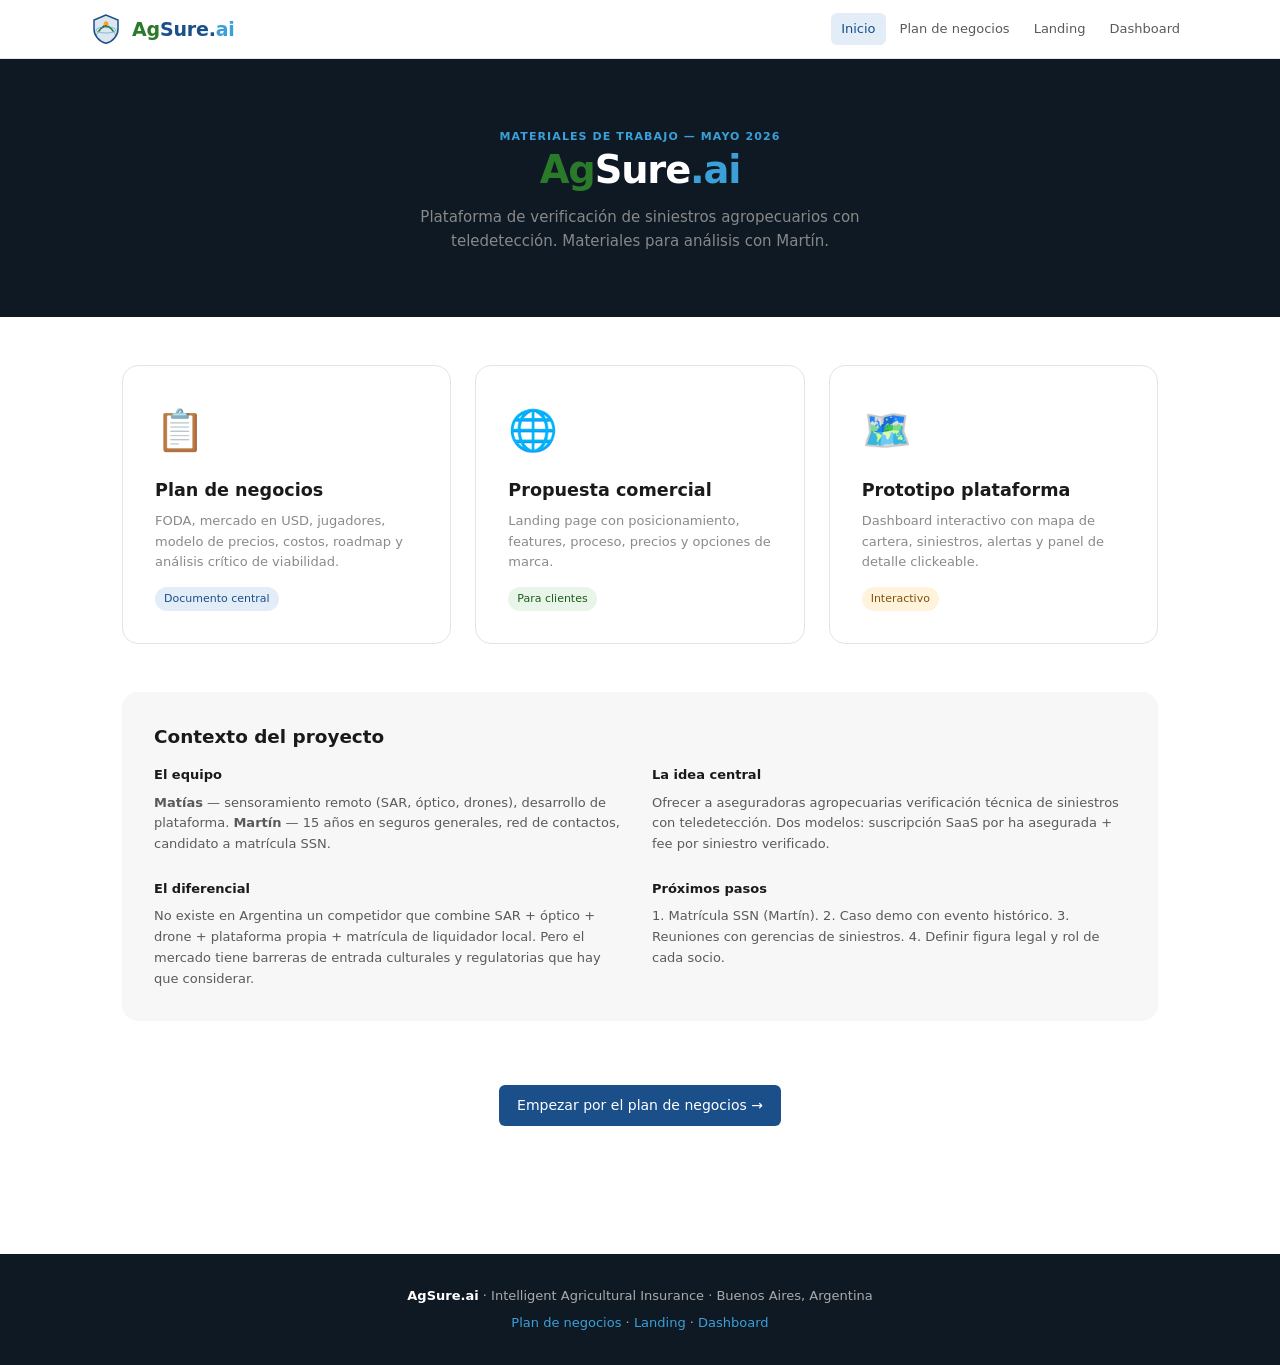
==== index.html @ e9b97f90 "Add files via upload" ====
<!DOCTYPE html>
<html lang="es">
<head>
  <meta charset="UTF-8">
  <meta name="viewport" content="width=device-width, initial-scale=1.0">
  <title>AgSure.ai — Materiales de trabajo</title>
  <link rel="stylesheet" href="style.css">
  <style>
    .hero-idx { background: var(--gray-900); color: #fff; padding: 4rem 0; text-align: center; }
    .hero-idx h1 { color: #fff; margin-bottom: 0.75rem; }
    .hero-idx p { color: #888; max-width: 520px; margin: 0 auto; }
    .idx-grid { display: grid; grid-template-columns: repeat(3, 1fr); gap: 1.5rem; margin: 3rem 0; }
    .idx-card { border: 1px solid var(--border); border-radius: var(--radius-lg); padding: 2rem; text-decoration: none; color: var(--text); transition: border-color 0.2s, transform 0.15s, box-shadow 0.2s; display: block; }
    .idx-card:hover { border-color: var(--blue); transform: translateY(-3px); box-shadow: 0 8px 24px rgba(0,0,0,0.08); }
    .idx-icon { font-size: 2.5rem; margin-bottom: 1rem; }
    .idx-card h3 { font-size: 1.1rem; margin-bottom: 0.5rem; }
    .idx-card p { font-size: 13px; color: var(--text-muted); line-height: 1.6; }
    .context-box { background: var(--surface); border-radius: var(--radius-lg); padding: 2rem; margin: 2rem 0; }
    .context-grid { display: grid; grid-template-columns: 1fr 1fr; gap: 1.5rem; margin-top: 1rem; }
    .ctx-item h4 { font-size: 13px; font-weight: 700; margin-bottom: 0.4rem; }
    .ctx-item p { font-size: 13px; color: var(--text-secondary); line-height: 1.6; }
    @media (max-width: 768px) { .idx-grid { grid-template-columns: 1fr; } .context-grid { grid-template-columns: 1fr; } }
  </style>
</head>
<body>
<nav class="topnav">
  <div class="topnav-inner">
    <a href="index.html" class="logo-mark">
      <svg width="32" height="32" viewBox="0 0 32 32" fill="none" xmlns="http://www.w3.org/2000/svg">
        <path d="M16 2L4 7v9c0 6.6 5.1 12.8 12 14.3C22.9 28.8 28 22.6 28 16V7L16 2z" fill="#1A4F8A" opacity="0.15"/>
        <path d="M16 2L4 7v9c0 6.6 5.1 12.8 12 14.3C22.9 28.8 28 22.6 28 16V7L16 2z" fill="none" stroke="#1A4F8A" stroke-width="1.5"/>
        <path d="M9 18c2-3 4-5 7-5s5 2 7 5" stroke="#2A7A2A" stroke-width="1.5" stroke-linecap="round" fill="none"/>
        <path d="M7 21c2-4 5-7 9-7s7 3 9 7" stroke="#2A7A2A" stroke-width="1" stroke-linecap="round" fill="none" opacity="0.5"/>
        <circle cx="16" cy="11" r="2.5" fill="#F5A623"/>
        <path d="M16 8.5V9.5" stroke="#F5A623" stroke-width="1" stroke-linecap="round"/>
        <ellipse cx="16" cy="17" rx="10" ry="3" fill="none" stroke="#3BA0D8" stroke-width="1" opacity="0.6"/>
        <path d="M13 14.5l1-2 1 1 1-1.5 1 2" fill="none" stroke="#1A4F8A" stroke-width="0.8" stroke-linecap="round" stroke-linejoin="round"/>
      </svg>
      <div>
        <div class="logo-wordmark"><span class="ag">Ag</span><span class="sure">Sure</span><span class="dot">.</span><span class="ai">ai</span></div>
      </div>
    </a>
    <div class="nav-links">
      <a href="index.html" class="nav-link active">Inicio</a>
      <a href="plan.html" class="nav-link">Plan de negocios</a>
      <a href="landing.html" class="nav-link">Landing</a>
      <a href="dashboard.html" class="nav-link">Dashboard</a>
    </div>
  </div>
</nav>

<div class="hero-idx">
  <div class="container">
    <span class="eyebrow">Materiales de trabajo — Mayo 2026</span>
    <h1><span style="color:var(--green)">Ag</span><span style="color:#fff">Sure</span><span style="color:var(--blue-bright)">.ai</span></h1>
    <p style="margin-top:0.75rem">Plataforma de verificación de siniestros agropecuarios con teledetección. Materiales para análisis con Martín.</p>
  </div>
</div>

<div class="container">
  <div class="idx-grid">
    <a href="plan.html" class="idx-card">
      <div class="idx-icon">📋</div>
      <h3>Plan de negocios</h3>
      <p>FODA, mercado en USD, jugadores, modelo de precios, costos, roadmap y análisis crítico de viabilidad.</p>
      <div style="margin-top:0.75rem"><span class="badge badge-blue">Documento central</span></div>
    </a>
    <a href="landing.html" class="idx-card">
      <div class="idx-icon">🌐</div>
      <h3>Propuesta comercial</h3>
      <p>Landing page con posicionamiento, features, proceso, precios y opciones de marca.</p>
      <div style="margin-top:0.75rem"><span class="badge badge-green">Para clientes</span></div>
    </a>
    <a href="dashboard.html" class="idx-card">
      <div class="idx-icon">🗺️</div>
      <h3>Prototipo plataforma</h3>
      <p>Dashboard interactivo con mapa de cartera, siniestros, alertas y panel de detalle clickeable.</p>
      <div style="margin-top:0.75rem"><span class="badge badge-amber">Interactivo</span></div>
    </a>
  </div>

  <div class="context-box">
    <h3>Contexto del proyecto</h3>
    <div class="context-grid">
      <div class="ctx-item"><h4>El equipo</h4><p><strong>Matías</strong> — sensoramiento remoto (SAR, óptico, drones), desarrollo de plataforma. <strong>Martín</strong> — 15 años en seguros generales, red de contactos, candidato a matrícula SSN.</p></div>
      <div class="ctx-item"><h4>La idea central</h4><p>Ofrecer a aseguradoras agropecuarias verificación técnica de siniestros con teledetección. Dos modelos: suscripción SaaS por ha asegurada + fee por siniestro verificado.</p></div>
      <div class="ctx-item"><h4>El diferencial</h4><p>No existe en Argentina un competidor que combine SAR + óptico + drone + plataforma propia + matrícula de liquidador local. Pero el mercado tiene barreras de entrada culturales y regulatorias que hay que considerar.</p></div>
      <div class="ctx-item"><h4>Próximos pasos</h4><p>1. Matrícula SSN (Martín). 2. Caso demo con evento histórico. 3. Reuniones con gerencias de siniestros. 4. Definir figura legal y rol de cada socio.</p></div>
    </div>
  </div>

  <div style="text-align:center; padding: 2rem 0 4rem">
    <a href="plan.html" class="btn btn-primary">Empezar por el plan de negocios →</a>
  </div>
</div>

<footer class="footer">
  <strong>AgSure.ai</strong> · Intelligent Agricultural Insurance · Buenos Aires, Argentina<br>
  <span style="margin-top:6px; display:block"><a href="plan.html">Plan de negocios</a> · <a href="landing.html">Landing</a> · <a href="dashboard.html">Dashboard</a></span>
</footer>
</body>
</html>
---- style.css ----
/* AgSure.ai — shared styles */
*, *::before, *::after { box-sizing: border-box; margin: 0; padding: 0; }

:root {
  --green: #2A7A2A;
  --green-50: #E8F5E8;
  --green-100: #A8D8A8;
  --green-600: #1a5c1a;
  --blue: #1A4F8A;
  --blue-bright: #3BA0D8;
  --blue-50: #E3EDF8;
  --blue-100: #B5CFE8;
  --earth: #854F0B;
  --earth-50: #FAEEDA;
  --red: #A32D2D;
  --red-50: #FCEBEB;
  --amber: #BA7517;
  --amber-50: #FFF3DC;
  --gray-50: #F7F7F7;
  --gray-100: #EBEBEB;
  --gray-200: #D4D4D4;
  --gray-500: #6B6B6B;
  --gray-700: #3D3D3D;
  --gray-900: #0F1923;
  --white: #ffffff;
  --text: #1A1A1A;
  --text-secondary: #5A5A5A;
  --text-muted: #8A8A8A;
  --border: #E4E4E4;
  --surface: #F7F7F7;
  --radius-sm: 6px;
  --radius-md: 10px;
  --radius-lg: 16px;
}

body { font-family: -apple-system, BlinkMacSystemFont, 'Segoe UI', system-ui, sans-serif; color: var(--text); background: var(--white); line-height: 1.6; font-size: 15px; }

.logo-mark { display: inline-flex; align-items: center; gap: 10px; text-decoration: none; }
.logo-wordmark { font-size: 19px; font-weight: 800; letter-spacing: -0.01em; line-height: 1; }
.logo-wordmark .ag   { color: var(--green); }
.logo-wordmark .sure { color: var(--blue); }
.logo-wordmark .dot  { color: var(--blue); }
.logo-wordmark .ai   { color: var(--blue-bright); }

.topnav { background: var(--white); border-bottom: 1px solid var(--border); padding: 0 2rem; position: sticky; top: 0; z-index: 100; }
.topnav-inner { max-width: 1100px; margin: 0 auto; display: flex; align-items: center; justify-content: space-between; height: 58px; }
.nav-links { display: flex; align-items: center; gap: 4px; }
.nav-link { font-size: 13px; color: var(--text-secondary); text-decoration: none; padding: 6px 10px; border-radius: var(--radius-sm); transition: background 0.15s, color 0.15s; }
.nav-link:hover { background: var(--surface); color: var(--text); }
.nav-link.active { background: var(--blue-50); color: var(--blue); font-weight: 500; }
.nav-cta { font-size: 13px; font-weight: 600; background: var(--blue); color: #fff; border: none; padding: 8px 16px; border-radius: var(--radius-sm); cursor: pointer; text-decoration: none; margin-left: 8px; }
.nav-cta:hover { opacity: 0.88; }

.container { max-width: 1100px; margin: 0 auto; padding: 0 2rem; }
.section { padding: 4rem 0; }
.section-sm { padding: 2.5rem 0; }

h1 { font-size: 2.4rem; font-weight: 700; letter-spacing: -0.03em; line-height: 1.2; }
h2 { font-size: 1.7rem; font-weight: 600; letter-spacing: -0.02em; line-height: 1.3; }
h3 { font-size: 1.15rem; font-weight: 600; line-height: 1.4; }
h4 { font-size: 0.95rem; font-weight: 600; }
p { color: var(--text-secondary); }
.eyebrow { font-size: 11px; font-weight: 600; letter-spacing: 0.1em; text-transform: uppercase; color: var(--blue-bright); margin-bottom: 0.75rem; }

.badge { display: inline-block; font-size: 11px; font-weight: 500; padding: 3px 9px; border-radius: 20px; }
.badge-green { background: var(--green-50); color: var(--green-600); }
.badge-blue  { background: var(--blue-50);  color: var(--blue); }
.badge-red   { background: var(--red-50);   color: var(--red); }
.badge-amber { background: var(--amber-50); color: var(--earth); }
.badge-gray  { background: var(--gray-100); color: var(--gray-700); }

.card { background: var(--white); border: 1px solid var(--border); border-radius: var(--radius-lg); padding: 1.5rem; }
.card-surface { background: var(--surface); border-radius: var(--radius-lg); padding: 1.5rem; }
.card-warning { background: #FFFBF0; border: 1px solid #F5D78A; border-radius: var(--radius-md); padding: 1.1rem 1.25rem; }
.card-danger  { background: var(--red-50); border: 1px solid #F7C1C1; border-radius: var(--radius-md); padding: 1.1rem 1.25rem; }
.card-info    { background: var(--blue-50); border: 1px solid var(--blue-100); border-radius: var(--radius-md); padding: 1.1rem 1.25rem; }

.btn { display: inline-flex; align-items: center; gap: 6px; font-size: 14px; font-weight: 500; padding: 9px 18px; border-radius: var(--radius-sm); border: none; cursor: pointer; text-decoration: none; transition: opacity 0.15s; }
.btn:hover { opacity: 0.88; }
.btn-primary  { background: var(--blue); color: #fff; }
.btn-secondary { background: var(--surface); color: var(--text); border: 1px solid var(--border); }

table { width: 100%; border-collapse: collapse; font-size: 14px; }
thead th { text-align: left; font-size: 11px; font-weight: 600; text-transform: uppercase; letter-spacing: 0.07em; color: var(--text-muted); padding: 8px 12px; border-bottom: 1px solid var(--border); }
tbody td { padding: 10px 12px; border-bottom: 1px solid var(--border); color: var(--text-secondary); }
tbody tr:last-child td { border-bottom: none; }
tbody tr:hover td { background: var(--surface); }

.grid-2 { display: grid; grid-template-columns: 1fr 1fr; gap: 1rem; }
.grid-3 { display: grid; grid-template-columns: 1fr 1fr 1fr; gap: 1rem; }
.grid-4 { display: grid; grid-template-columns: repeat(4, 1fr); gap: 1rem; }

.metric-card { background: var(--surface); border-radius: var(--radius-md); padding: 1rem 1.25rem; }
.metric-label { font-size: 11px; color: var(--text-muted); margin-bottom: 4px; }
.metric-value { font-size: 1.8rem; font-weight: 700; color: var(--text); letter-spacing: -0.02em; }
.metric-value span { font-size: 1rem; font-weight: 400; color: var(--text-muted); }
.metric-delta { font-size: 11px; margin-top: 2px; }
.delta-pos { color: var(--green-600); } .delta-neg { color: var(--red); } .delta-warn { color: var(--earth); }

.foda-grid { display: grid; grid-template-columns: 1fr 1fr; gap: 1rem; }
.foda-card { border-radius: var(--radius-md); padding: 1.25rem; }
.foda-f { background: #EAF3DE; border: 1px solid #C0DD97; }
.foda-o { background: var(--blue-50); border: 1px solid var(--blue-100); }
.foda-d { background: #FAEEDA; border: 1px solid #FAC775; }
.foda-a { background: var(--red-50); border: 1px solid #F7C1C1; }
.foda-title { font-size: 12px; font-weight: 700; text-transform: uppercase; letter-spacing: 0.07em; margin-bottom: 0.75rem; }
.foda-f .foda-title { color: #3B6D11; }
.foda-o .foda-title { color: var(--blue); }
.foda-d .foda-title { color: #854F0B; }
.foda-a .foda-title { color: #A32D2D; }
.foda-list { list-style: none; font-size: 13px; color: var(--text-secondary); line-height: 1.8; }
.foda-list li::before { content: "→ "; color: var(--text-muted); }

.divider { border: none; border-top: 1px solid var(--border); margin: 2.5rem 0; }

.footer { background: var(--gray-900); color: #aaa; padding: 2rem; text-align: center; font-size: 13px; margin-top: 4rem; }
.footer a { color: var(--blue-bright); text-decoration: none; }
.footer strong { color: #fff; }

.progress-bar-track { background: var(--border); border-radius: 4px; height: 6px; overflow: hidden; }
.progress-bar-fill { height: 100%; border-radius: 4px; background: var(--blue); }

.text-center { text-align: center; }
.mt-1 { margin-top: 0.5rem; } .mt-2 { margin-top: 1rem; } .mt-3 { margin-top: 1.5rem; } .mt-4 { margin-top: 2rem; }
.mb-1 { margin-bottom: 0.5rem; } .mb-2 { margin-bottom: 1rem; } .mb-3 { margin-bottom: 1.5rem; } .mb-4 { margin-bottom: 2rem; }
.flex-between { display: flex; justify-content: space-between; align-items: center; }

@media (max-width: 768px) {
  h1 { font-size: 1.8rem; }
  .grid-2, .grid-3, .grid-4 { grid-template-columns: 1fr; }
  .foda-grid { grid-template-columns: 1fr; }
  .container { padding: 0 1rem; }
  .topnav { padding: 0 1rem; }
  .nav-links { display: none; }
}
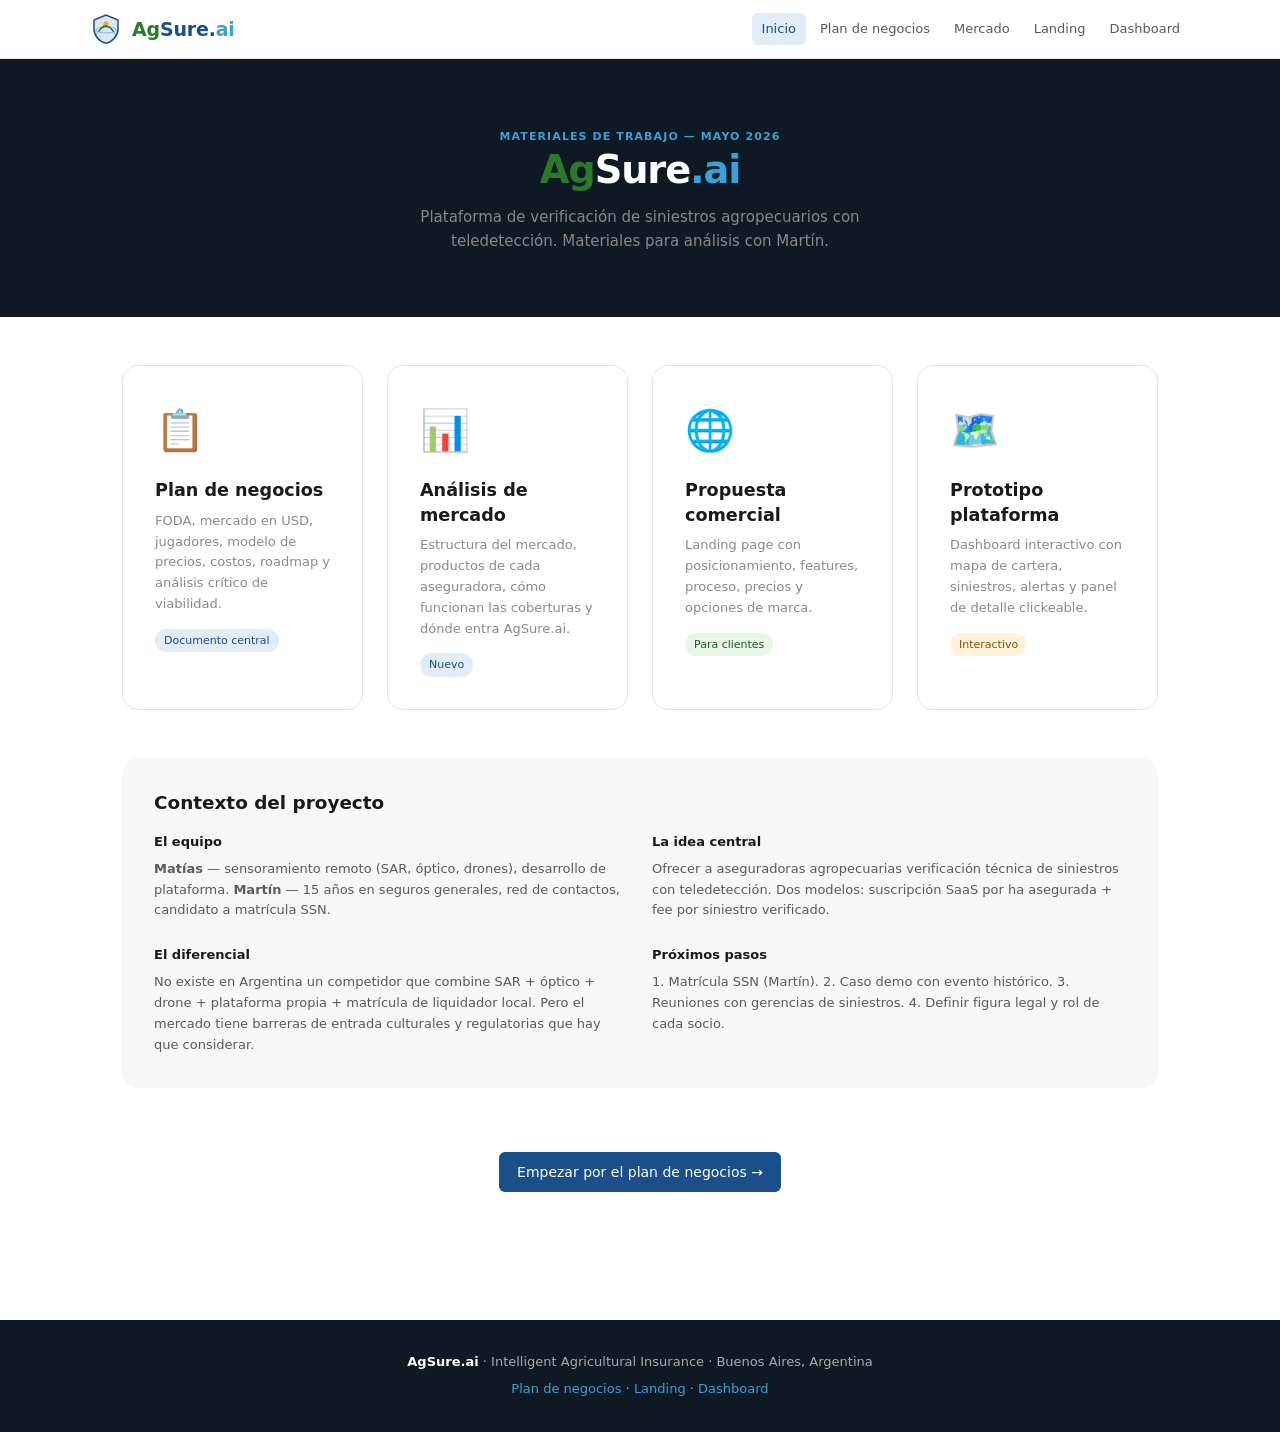
==== commit a9b7d1ce: "Add files via upload" ====
--- a/index.html
+++ b/index.html
@@ -9,7 +9,7 @@
     .hero-idx { background: var(--gray-900); color: #fff; padding: 4rem 0; text-align: center; }
     .hero-idx h1 { color: #fff; margin-bottom: 0.75rem; }
     .hero-idx p { color: #888; max-width: 520px; margin: 0 auto; }
-    .idx-grid { display: grid; grid-template-columns: repeat(3, 1fr); gap: 1.5rem; margin: 3rem 0; }
+    .idx-grid { display: grid; grid-template-columns: repeat(4, 1fr); gap: 1.5rem; margin: 3rem 0; }
     .idx-card { border: 1px solid var(--border); border-radius: var(--radius-lg); padding: 2rem; text-decoration: none; color: var(--text); transition: border-color 0.2s, transform 0.15s, box-shadow 0.2s; display: block; }
     .idx-card:hover { border-color: var(--blue); transform: translateY(-3px); box-shadow: 0 8px 24px rgba(0,0,0,0.08); }
     .idx-icon { font-size: 2.5rem; margin-bottom: 1rem; }
@@ -43,6 +43,7 @@
     <div class="nav-links">
       <a href="index.html" class="nav-link active">Inicio</a>
       <a href="plan.html" class="nav-link">Plan de negocios</a>
+      <a href="mercado.html" class="nav-link">Mercado</a>
       <a href="landing.html" class="nav-link">Landing</a>
       <a href="dashboard.html" class="nav-link">Dashboard</a>
     </div>
@@ -64,6 +65,12 @@
       <h3>Plan de negocios</h3>
       <p>FODA, mercado en USD, jugadores, modelo de precios, costos, roadmap y análisis crítico de viabilidad.</p>
       <div style="margin-top:0.75rem"><span class="badge badge-blue">Documento central</span></div>
+    </a>
+    <a href="mercado.html" class="idx-card">
+      <div class="idx-icon">📊</div>
+      <h3>Análisis de mercado</h3>
+      <p>Estructura del mercado, productos de cada aseguradora, cómo funcionan las coberturas y dónde entra AgSure.ai.</p>
+      <div style="margin-top:0.75rem"><span class="badge badge-blue">Nuevo</span></div>
     </a>
     <a href="landing.html" class="idx-card">
       <div class="idx-icon">🌐</div>
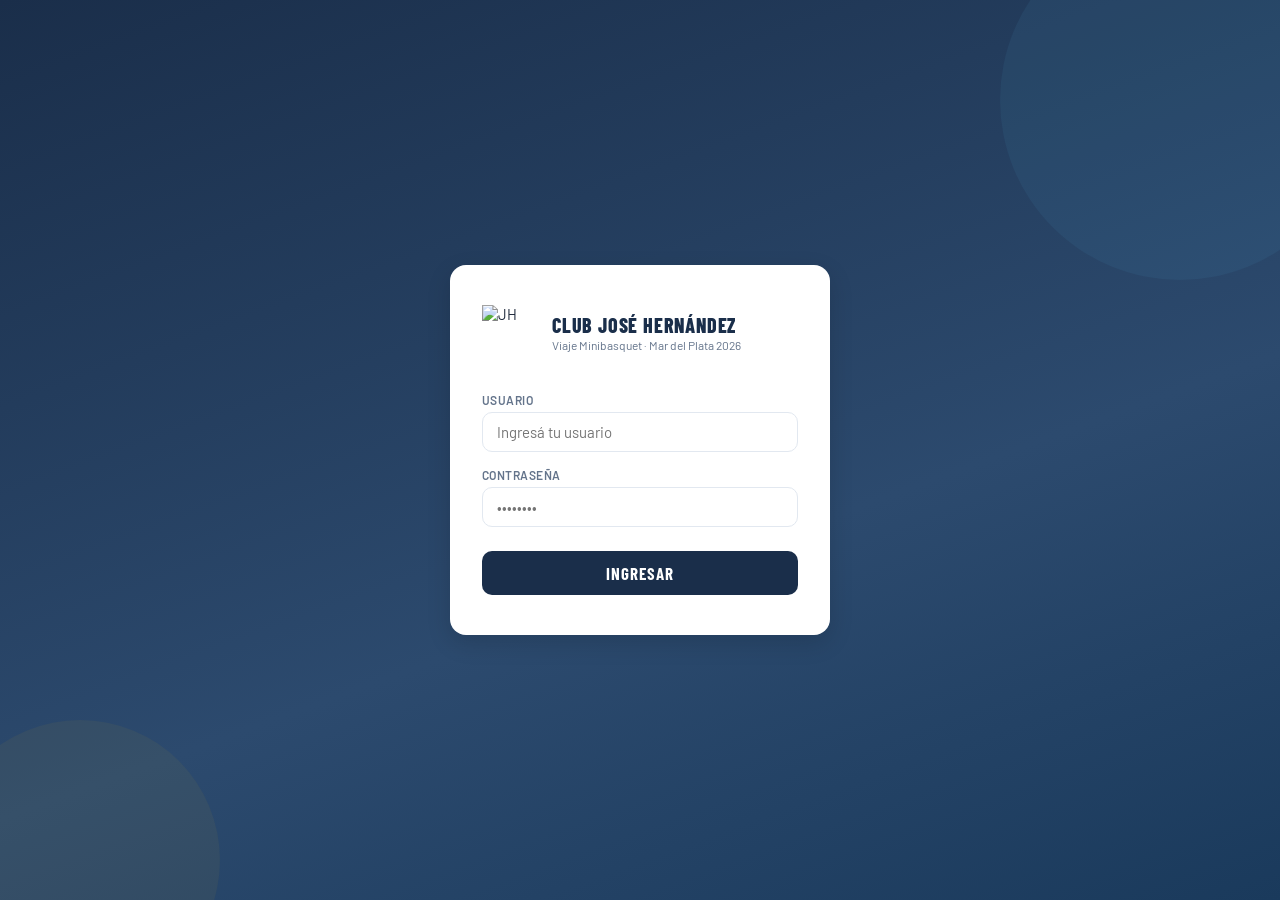
==== commit 7ea9a9e7: "Add files via upload" ====
--- a/index.html
+++ b/index.html
@@ -1,109 +1,2082 @@
 <!DOCTYPE html>
 <html lang="es">
 <head>
-  <meta charset="UTF-8">
-  <meta name="viewport" content="width=device-width, initial-scale=1.0">
-  <title>AgSure.ai — Materiales de trabajo</title>
-  <link rel="stylesheet" href="style.css">
-  <style>
-    .hero-idx { background: var(--gray-900); color: #fff; padding: 4rem 0; text-align: center; }
-    .hero-idx h1 { color: #fff; margin-bottom: 0.75rem; }
-    .hero-idx p { color: #888; max-width: 520px; margin: 0 auto; }
-    .idx-grid { display: grid; grid-template-columns: repeat(4, 1fr); gap: 1.5rem; margin: 3rem 0; }
-    .idx-card { border: 1px solid var(--border); border-radius: var(--radius-lg); padding: 2rem; text-decoration: none; color: var(--text); transition: border-color 0.2s, transform 0.15s, box-shadow 0.2s; display: block; }
-    .idx-card:hover { border-color: var(--blue); transform: translateY(-3px); box-shadow: 0 8px 24px rgba(0,0,0,0.08); }
-    .idx-icon { font-size: 2.5rem; margin-bottom: 1rem; }
-    .idx-card h3 { font-size: 1.1rem; margin-bottom: 0.5rem; }
-    .idx-card p { font-size: 13px; color: var(--text-muted); line-height: 1.6; }
-    .context-box { background: var(--surface); border-radius: var(--radius-lg); padding: 2rem; margin: 2rem 0; }
-    .context-grid { display: grid; grid-template-columns: 1fr 1fr; gap: 1.5rem; margin-top: 1rem; }
-    .ctx-item h4 { font-size: 13px; font-weight: 700; margin-bottom: 0.4rem; }
-    .ctx-item p { font-size: 13px; color: var(--text-secondary); line-height: 1.6; }
-    @media (max-width: 768px) { .idx-grid { grid-template-columns: 1fr; } .context-grid { grid-template-columns: 1fr; } }
-  </style>
+<meta charset="UTF-8">
+<meta name="viewport" content="width=device-width, initial-scale=1.0">
+<title>Viaje Minibasquet · Mar del Plata 2026</title>
+<link rel="preconnect" href="https://fonts.googleapis.com">
+<link href="https://fonts.googleapis.com/css2?family=Barlow+Condensed:wght@400;500;600;700;800&family=Barlow:wght@400;500;600&display=swap" rel="stylesheet">
+<script src="https://cdn.jsdelivr.net/npm/@supabase/supabase-js@2"></script>
+<script src="https://cdnjs.cloudflare.com/ajax/libs/jspdf/2.5.1/jspdf.umd.min.js"></script>
+<style>
+:root {
+  --celeste: #5EB3E4;
+  --celeste-dark: #2a8dc2;
+  --celeste-light: #e8f5fb;
+  --gold: #D4A017;
+  --gold-light: #fdf6e3;
+  --navy: #1a2e4a;
+  --navy-mid: #2c4a6e;
+  --white: #ffffff;
+  --gray-50: #f8f9fa;
+  --gray-100: #f0f2f5;
+  --gray-200: #e2e8f0;
+  --gray-400: #94a3b8;
+  --gray-600: #64748b;
+  --gray-800: #1e293b;
+  --green: #22c55e;
+  --green-light: #dcfce7;
+  --amber: #f59e0b;
+  --amber-light: #fef3c7;
+  --red: #ef4444;
+  --red-light: #fee2e2;
+  --shadow-sm: 0 1px 3px rgba(0,0,0,0.08);
+  --shadow-md: 0 4px 12px rgba(0,0,0,0.10);
+  --shadow-lg: 0 8px 24px rgba(0,0,0,0.14);
+  --radius: 10px;
+  --radius-lg: 16px;
+}
+
+* { box-sizing: border-box; margin: 0; padding: 0; }
+body {
+  font-family: 'Barlow', sans-serif;
+  background: var(--gray-100);
+  color: var(--gray-800);
+  min-height: 100vh;
+  font-size: 15px;
+}
+
+/* ─── SCREEN MANAGER ─── */
+.screen { display: none; }
+.screen.active { display: flex; flex-direction: column; min-height: 100vh; }
+
+/* ─── LOGIN ─── */
+#login-screen {
+  background: linear-gradient(160deg, var(--navy) 0%, var(--navy-mid) 60%, #1a3a5c 100%);
+  align-items: center;
+  justify-content: center;
+  padding: 2rem 1rem;
+  position: relative;
+  overflow: hidden;
+}
+#login-screen::before {
+  content: '';
+  position: absolute;
+  top: -80px; right: -80px;
+  width: 360px; height: 360px;
+  border-radius: 50%;
+  background: rgba(94,179,228,0.07);
+}
+#login-screen::after {
+  content: '';
+  position: absolute;
+  bottom: -100px; left: -60px;
+  width: 280px; height: 280px;
+  border-radius: 50%;
+  background: rgba(212,160,23,0.06);
+}
+.login-card {
+  background: var(--white);
+  border-radius: var(--radius-lg);
+  padding: 2.5rem 2rem;
+  width: 100%;
+  max-width: 380px;
+  box-shadow: var(--shadow-lg);
+  position: relative;
+  z-index: 1;
+}
+.login-logo-wrap {
+  display: flex;
+  align-items: center;
+  gap: 14px;
+  margin-bottom: 2rem;
+}
+.login-escudo {
+  width: 56px;
+  height: 56px;
+  object-fit: contain;
+}
+.login-titles h1 {
+  font-family: 'Barlow Condensed', sans-serif;
+  font-size: 20px;
+  font-weight: 800;
+  color: var(--navy);
+  text-transform: uppercase;
+  letter-spacing: 0.04em;
+  line-height: 1.1;
+}
+.login-titles p {
+  font-size: 12px;
+  color: var(--gray-600);
+  margin-top: 2px;
+}
+.form-group { margin-bottom: 1rem; }
+.form-group label {
+  display: block;
+  font-size: 12px;
+  font-weight: 600;
+  color: var(--gray-600);
+  margin-bottom: 5px;
+  text-transform: uppercase;
+  letter-spacing: 0.04em;
+}
+.form-group input {
+  width: 100%;
+  padding: 10px 14px;
+  border: 1.5px solid var(--gray-200);
+  border-radius: var(--radius);
+  font-family: 'Barlow', sans-serif;
+  font-size: 15px;
+  color: var(--gray-800);
+  background: var(--white);
+  transition: border-color 0.15s;
+  outline: none;
+}
+.form-group input:focus { border-color: var(--celeste); }
+.btn-login {
+  width: 100%;
+  padding: 12px;
+  background: var(--navy);
+  color: var(--white);
+  border: none;
+  border-radius: var(--radius);
+  font-family: 'Barlow Condensed', sans-serif;
+  font-size: 17px;
+  font-weight: 700;
+  letter-spacing: 0.06em;
+  text-transform: uppercase;
+  cursor: pointer;
+  transition: background 0.15s, transform 0.1s;
+  margin-top: 0.5rem;
+}
+.btn-login:hover { background: var(--celeste-dark); }
+.btn-login:active { transform: scale(0.98); }
+.login-error {
+  background: var(--red-light);
+  color: var(--red);
+  border-radius: 8px;
+  padding: 9px 12px;
+  font-size: 13px;
+  margin-top: 0.75rem;
+  display: none;
+}
+.login-mascota {
+  position: absolute;
+  bottom: 0; right: -10px;
+  width: 110px;
+  opacity: 0.10;
+  pointer-events: none;
+}
+
+/* ─── APP SHELL ─── */
+#app-screen { flex-direction: column; }
+
+.topbar {
+  background: var(--navy);
+  padding: 0 1rem;
+  display: flex;
+  align-items: center;
+  gap: 12px;
+  height: 54px;
+  position: sticky;
+  top: 0;
+  z-index: 100;
+  box-shadow: 0 2px 8px rgba(0,0,0,0.20);
+}
+.topbar-logo {
+  width: 34px;
+  height: 34px;
+  object-fit: contain;
+  flex-shrink: 0;
+}
+.topbar-title {
+  font-family: 'Barlow Condensed', sans-serif;
+  font-size: 17px;
+  font-weight: 700;
+  color: var(--white);
+  text-transform: uppercase;
+  letter-spacing: 0.04em;
+  flex: 1;
+}
+.topbar-user {
+  font-size: 12px;
+  color: rgba(255,255,255,0.65);
+}
+.topbar-logout {
+  background: none;
+  border: 1px solid rgba(255,255,255,0.25);
+  color: rgba(255,255,255,0.75);
+  padding: 4px 10px;
+  border-radius: 6px;
+  font-size: 12px;
+  cursor: pointer;
+  transition: all 0.15s;
+}
+.topbar-logout:hover { background: rgba(255,255,255,0.1); color: var(--white); }
+
+/* ─── NAV TABS ─── */
+.nav-tabs {
+  background: var(--white);
+  display: flex;
+  border-bottom: 1px solid var(--gray-200);
+  overflow-x: auto;
+  -webkit-overflow-scrolling: touch;
+  scrollbar-width: none;
+}
+.nav-tabs::-webkit-scrollbar { display: none; }
+.nav-tab {
+  padding: 12px 18px;
+  font-family: 'Barlow Condensed', sans-serif;
+  font-size: 14px;
+  font-weight: 600;
+  letter-spacing: 0.04em;
+  text-transform: uppercase;
+  color: var(--gray-600);
+  cursor: pointer;
+  white-space: nowrap;
+  border-bottom: 3px solid transparent;
+  transition: all 0.15s;
+}
+.nav-tab:hover { color: var(--navy); }
+.nav-tab.active {
+  color: var(--navy);
+  border-bottom-color: var(--celeste);
+}
+
+/* ─── PAGE CONTENT ─── */
+.page { display: none; flex: 1; }
+.page.active { display: block; }
+.page-inner { padding: 1rem; max-width: 960px; margin: 0 auto; }
+
+/* ─── STAT CARDS ─── */
+.stats-row {
+  display: grid;
+  grid-template-columns: repeat(auto-fit, minmax(130px,1fr));
+  gap: 10px;
+  margin-bottom: 1.25rem;
+}
+.stat-card {
+  background: var(--white);
+  border-radius: var(--radius);
+  padding: 14px 16px;
+  box-shadow: var(--shadow-sm);
+}
+.stat-label {
+  font-size: 11px;
+  font-weight: 600;
+  color: var(--gray-600);
+  text-transform: uppercase;
+  letter-spacing: 0.04em;
+  margin-bottom: 4px;
+}
+.stat-val {
+  font-family: 'Barlow Condensed', sans-serif;
+  font-size: 26px;
+  font-weight: 700;
+  color: var(--navy);
+  line-height: 1;
+}
+.stat-sub {
+  font-size: 11px;
+  color: var(--gray-400);
+  margin-top: 3px;
+}
+
+/* ─── SECTION HEADER ─── */
+.section-header {
+  display: flex;
+  align-items: center;
+  justify-content: space-between;
+  margin-bottom: 10px;
+}
+.section-title {
+  font-family: 'Barlow Condensed', sans-serif;
+  font-size: 15px;
+  font-weight: 700;
+  color: var(--navy);
+  text-transform: uppercase;
+  letter-spacing: 0.05em;
+}
+
+/* ─── PROGRESS BARS ─── */
+.progress-list { display: flex; flex-direction: column; gap: 8px; margin-bottom: 1.25rem; }
+.progress-item {
+  background: var(--white);
+  border-radius: var(--radius);
+  padding: 10px 14px;
+  box-shadow: var(--shadow-sm);
+}
+.progress-item-top {
+  display: flex;
+  justify-content: space-between;
+  align-items: center;
+  margin-bottom: 6px;
+}
+.progress-cat-name {
+  font-size: 13px;
+  font-weight: 600;
+  color: var(--navy);
+}
+.progress-nums {
+  font-size: 12px;
+  color: var(--gray-600);
+}
+.progress-bar-bg {
+  height: 7px;
+  background: var(--gray-100);
+  border-radius: 4px;
+  overflow: hidden;
+}
+.progress-bar-fill {
+  height: 100%;
+  border-radius: 4px;
+  background: var(--celeste);
+  transition: width 0.5s ease;
+}
+
+/* ─── BADGES ─── */
+.badge {
+  display: inline-flex;
+  align-items: center;
+  padding: 2px 9px;
+  border-radius: 20px;
+  font-size: 11px;
+  font-weight: 600;
+}
+.badge-green  { background: var(--green-light);  color: #15803d; }
+.badge-amber  { background: var(--amber-light);  color: #92400e; }
+.badge-red    { background: var(--red-light);    color: #991b1b; }
+.badge-gray   { background: var(--gray-100);     color: var(--gray-600); }
+.badge-blue   { background: var(--celeste-light); color: var(--celeste-dark); }
+.badge-navy   { background: var(--navy);          color: var(--white); }
+
+/* ─── TABLE ─── */
+.table-wrap {
+  background: var(--white);
+  border-radius: var(--radius);
+  box-shadow: var(--shadow-sm);
+  overflow: hidden;
+  margin-bottom: 1rem;
+}
+table { width: 100%; border-collapse: collapse; }
+thead th {
+  background: var(--gray-50);
+  padding: 9px 12px;
+  text-align: left;
+  font-size: 11px;
+  font-weight: 700;
+  color: var(--gray-600);
+  text-transform: uppercase;
+  letter-spacing: 0.04em;
+  border-bottom: 1px solid var(--gray-200);
+}
+thead th:not(:first-child) { text-align: center; }
+tbody tr { border-bottom: 1px solid var(--gray-100); }
+tbody tr:last-child { border-bottom: none; }
+tbody tr:hover { background: var(--gray-50); cursor: pointer; }
+tbody td {
+  padding: 9px 12px;
+  font-size: 13px;
+  color: var(--gray-800);
+}
+tbody td:not(:first-child) { text-align: center; }
+.player-name { font-weight: 600; }
+.player-cat { font-size: 11px; color: var(--gray-400); font-weight: 400; }
+
+/* ─── BUTTONS ─── */
+.btn {
+  display: inline-flex;
+  align-items: center;
+  gap: 6px;
+  padding: 8px 16px;
+  border-radius: var(--radius);
+  font-family: 'Barlow Condensed', sans-serif;
+  font-size: 14px;
+  font-weight: 700;
+  letter-spacing: 0.04em;
+  text-transform: uppercase;
+  cursor: pointer;
+  border: none;
+  transition: all 0.15s;
+}
+.btn:active { transform: scale(0.97); }
+.btn-primary { background: var(--navy); color: var(--white); }
+.btn-primary:hover { background: var(--celeste-dark); }
+.btn-sm { padding: 5px 11px; font-size: 12px; }
+.btn-celeste { background: var(--celeste); color: var(--white); }
+.btn-celeste:hover { background: var(--celeste-dark); }
+.btn-gold { background: var(--gold); color: var(--white); }
+.btn-gold:hover { background: #b8860b; }
+.btn-outline {
+  background: transparent;
+  border: 1.5px solid var(--gray-200);
+  color: var(--gray-600);
+}
+.btn-outline:hover { border-color: var(--celeste); color: var(--celeste-dark); }
+.btn-danger { background: var(--red-light); color: var(--red); }
+.btn-danger:hover { background: var(--red); color: var(--white); }
+
+/* ─── MODAL ─── */
+.modal-overlay {
+  display: none;
+  position: fixed;
+  inset: 0;
+  background: rgba(0,0,0,0.45);
+  z-index: 500;
+  align-items: center;
+  justify-content: center;
+  padding: 1rem;
+}
+.modal-overlay.open { display: flex; }
+.modal {
+  background: var(--white);
+  border-radius: var(--radius-lg);
+  width: 100%;
+  max-width: 460px;
+  max-height: 90vh;
+  overflow-y: auto;
+  box-shadow: var(--shadow-lg);
+}
+.modal-header {
+  padding: 16px 20px 12px;
+  border-bottom: 1px solid var(--gray-200);
+  display: flex;
+  align-items: center;
+  justify-content: space-between;
+}
+.modal-title {
+  font-family: 'Barlow Condensed', sans-serif;
+  font-size: 18px;
+  font-weight: 700;
+  color: var(--navy);
+  text-transform: uppercase;
+  letter-spacing: 0.04em;
+}
+.modal-close {
+  width: 28px; height: 28px;
+  border-radius: 50%;
+  border: none;
+  background: var(--gray-100);
+  color: var(--gray-600);
+  font-size: 16px;
+  cursor: pointer;
+  display: flex; align-items: center; justify-content: center;
+}
+.modal-close:hover { background: var(--gray-200); }
+.modal-body { padding: 16px 20px; }
+.modal-footer {
+  padding: 12px 20px 16px;
+  border-top: 1px solid var(--gray-100);
+  display: flex;
+  gap: 8px;
+  justify-content: flex-end;
+}
+
+/* ─── FORM ─── */
+.field { margin-bottom: 1rem; }
+.field label {
+  display: block;
+  font-size: 12px;
+  font-weight: 600;
+  color: var(--gray-600);
+  margin-bottom: 5px;
+  text-transform: uppercase;
+  letter-spacing: 0.04em;
+}
+.field input, .field select, .field textarea {
+  width: 100%;
+  padding: 9px 12px;
+  border: 1.5px solid var(--gray-200);
+  border-radius: 8px;
+  font-family: 'Barlow', sans-serif;
+  font-size: 14px;
+  color: var(--gray-800);
+  background: var(--white);
+  outline: none;
+  transition: border-color 0.15s;
+}
+.field input:focus, .field select:focus, .field textarea:focus {
+  border-color: var(--celeste);
+}
+.field-row { display: grid; grid-template-columns: 1fr 1fr; gap: 12px; }
+
+/* ─── CUOTAS GRID ─── */
+.cuotas-grid {
+  display: grid;
+  grid-template-columns: repeat(auto-fill, minmax(130px, 1fr));
+  gap: 8px;
+  margin-bottom: 1rem;
+}
+.cuota-cell {
+  border-radius: var(--radius);
+  padding: 11px 12px;
+  cursor: pointer;
+  transition: transform 0.12s, box-shadow 0.12s;
+  border: 1.5px solid transparent;
+}
+.cuota-cell:hover { transform: translateY(-2px); box-shadow: var(--shadow-md); }
+.cuota-cell.pagada {
+  background: var(--green-light);
+  border-color: #bbf7d0;
+}
+.cuota-cell.pendiente {
+  background: var(--gray-50);
+  border-color: var(--gray-200);
+  border-style: dashed;
+  cursor: pointer;
+}
+.cuota-cell.pendiente:hover { border-color: var(--celeste); background: var(--celeste-light); }
+.cuota-num { font-size: 11px; font-weight: 600; color: var(--gray-600); margin-bottom: 3px; }
+.cuota-monto { font-family: 'Barlow Condensed', sans-serif; font-size: 16px; font-weight: 700; }
+.cuota-cell.pagada .cuota-monto { color: #15803d; }
+.cuota-cell.pendiente .cuota-monto { color: var(--gray-400); }
+.cuota-date { font-size: 10px; color: var(--gray-600); margin-top: 2px; }
+.cuota-method { font-size: 10px; color: var(--gray-400); }
+
+/* ─── DETAIL HEADER ─── */
+.detail-header {
+  background: var(--white);
+  border-radius: var(--radius);
+  padding: 14px 16px;
+  margin-bottom: 1rem;
+  display: flex;
+  align-items: center;
+  gap: 12px;
+  box-shadow: var(--shadow-sm);
+}
+.detail-avatar {
+  width: 44px; height: 44px;
+  border-radius: 50%;
+  background: var(--celeste-light);
+  color: var(--celeste-dark);
+  display: flex; align-items: center; justify-content: center;
+  font-family: 'Barlow Condensed', sans-serif;
+  font-size: 16px;
+  font-weight: 700;
+  flex-shrink: 0;
+}
+.detail-name { font-size: 16px; font-weight: 700; color: var(--navy); }
+.detail-cat { font-size: 12px; color: var(--gray-600); }
+.detail-back {
+  margin-left: auto;
+  background: none;
+  border: 1px solid var(--gray-200);
+  border-radius: 6px;
+  padding: 5px 11px;
+  font-size: 12px;
+  color: var(--gray-600);
+  cursor: pointer;
+}
+.detail-back:hover { color: var(--navy); border-color: var(--navy); }
+
+/* ─── RECAUDACION ─── */
+.rec-card {
+  background: var(--white);
+  border-radius: var(--radius);
+  box-shadow: var(--shadow-sm);
+  margin-bottom: 10px;
+  overflow: hidden;
+}
+.rec-card-header {
+  display: flex;
+  align-items: center;
+  justify-content: space-between;
+  padding: 12px 14px 10px;
+  border-bottom: 1px solid var(--gray-100);
+}
+.rec-cat-name {
+  font-family: 'Barlow Condensed', sans-serif;
+  font-size: 16px;
+  font-weight: 700;
+  color: var(--navy);
+  text-transform: uppercase;
+  letter-spacing: 0.03em;
+}
+.rec-total {
+  font-family: 'Barlow Condensed', sans-serif;
+  font-size: 18px;
+  font-weight: 700;
+  color: var(--green);
+}
+.rec-items { padding: 4px 0; }
+.rec-item {
+  display: flex;
+  align-items: center;
+  padding: 7px 14px;
+  gap: 10px;
+  border-bottom: 1px solid var(--gray-50);
+}
+.rec-item:last-child { border-bottom: none; }
+.rec-item-dot {
+  width: 8px; height: 8px;
+  border-radius: 50%;
+  flex-shrink: 0;
+}
+.rec-item-dot.ingreso { background: var(--green); }
+.rec-item-dot.egreso  { background: var(--red); }
+.rec-item-desc { flex: 1; font-size: 13px; color: var(--gray-800); }
+.rec-item-date { font-size: 11px; color: var(--gray-400); }
+.rec-item-monto {
+  font-family: 'Barlow Condensed', sans-serif;
+  font-size: 15px;
+  font-weight: 600;
+}
+.rec-item-monto.ingreso { color: var(--green); }
+.rec-item-monto.egreso  { color: var(--red); }
+.rec-empty {
+  padding: 12px 14px;
+  font-size: 12px;
+  color: var(--gray-400);
+  text-align: center;
+}
+
+/* ─── ADMIN ─── */
+.admin-section {
+  background: var(--white);
+  border-radius: var(--radius);
+  box-shadow: var(--shadow-sm);
+  margin-bottom: 1rem;
+  overflow: hidden;
+}
+.admin-section-title {
+  padding: 12px 14px;
+  border-bottom: 1px solid var(--gray-100);
+  font-family: 'Barlow Condensed', sans-serif;
+  font-size: 14px;
+  font-weight: 700;
+  color: var(--navy);
+  text-transform: uppercase;
+  letter-spacing: 0.04em;
+}
+.admin-row {
+  display: flex;
+  align-items: center;
+  padding: 9px 14px;
+  gap: 10px;
+  border-bottom: 1px solid var(--gray-50);
+}
+.admin-row:last-child { border-bottom: none; }
+
+/* ─── SEARCH BAR ─── */
+.search-bar {
+  display: flex;
+  gap: 8px;
+  margin-bottom: 10px;
+}
+.search-bar input {
+  flex: 1;
+  padding: 8px 12px;
+  border: 1.5px solid var(--gray-200);
+  border-radius: 8px;
+  font-family: 'Barlow', sans-serif;
+  font-size: 14px;
+  color: var(--gray-800);
+  outline: none;
+}
+.search-bar input:focus { border-color: var(--celeste); }
+.search-bar select {
+  padding: 8px 12px;
+  border: 1.5px solid var(--gray-200);
+  border-radius: 8px;
+  font-family: 'Barlow', sans-serif;
+  font-size: 14px;
+  color: var(--gray-800);
+  outline: none;
+  background: var(--white);
+}
+
+/* ─── CHIP FILTER ─── */
+.chip-row { display: flex; gap: 6px; flex-wrap: wrap; margin-bottom: 10px; }
+.chip {
+  padding: 4px 12px;
+  border-radius: 20px;
+  font-size: 12px;
+  font-weight: 600;
+  cursor: pointer;
+  border: 1.5px solid var(--gray-200);
+  color: var(--gray-600);
+  background: var(--white);
+  transition: all 0.12s;
+}
+.chip.active { background: var(--navy); color: var(--white); border-color: var(--navy); }
+
+/* ─── TOAST ─── */
+#toast {
+  position: fixed;
+  bottom: 1.5rem;
+  left: 50%;
+  transform: translateX(-50%) translateY(80px);
+  background: var(--navy);
+  color: var(--white);
+  padding: 10px 20px;
+  border-radius: var(--radius);
+  font-size: 13px;
+  font-weight: 600;
+  z-index: 9999;
+  transition: transform 0.25s ease;
+  white-space: nowrap;
+  box-shadow: var(--shadow-lg);
+}
+#toast.show { transform: translateX(-50%) translateY(0); }
+#toast.success { background: #166534; }
+#toast.error   { background: var(--red); }
+
+/* ─── LOADING ─── */
+.loading {
+  text-align: center;
+  padding: 2rem;
+  color: var(--gray-400);
+  font-size: 14px;
+}
+.spinner {
+  width: 24px; height: 24px;
+  border: 3px solid var(--gray-200);
+  border-top-color: var(--celeste);
+  border-radius: 50%;
+  animation: spin 0.7s linear infinite;
+  display: inline-block;
+  vertical-align: middle;
+  margin-right: 8px;
+}
+@keyframes spin { to { transform: rotate(360deg); } }
+
+/* ─── RESPONSIVE ─── */
+@media (max-width: 480px) {
+  .page-inner { padding: 0.75rem; }
+  .stats-row { grid-template-columns: repeat(2, 1fr); }
+  .cuotas-grid { grid-template-columns: repeat(3, 1fr); }
+  .field-row { grid-template-columns: 1fr; }
+  table { font-size: 12px; }
+  thead th, tbody td { padding: 7px 8px; }
+}
+
+/* ─── RECIBO PDF PREVIEW (hidden) ─── */
+#pdf-preview { display: none; }
+</style>
 </head>
 <body>
-<nav class="topnav">
-  <div class="topnav-inner">
-    <a href="index.html" class="logo-mark">
-      <svg width="32" height="32" viewBox="0 0 32 32" fill="none" xmlns="http://www.w3.org/2000/svg">
-        <path d="M16 2L4 7v9c0 6.6 5.1 12.8 12 14.3C22.9 28.8 28 22.6 28 16V7L16 2z" fill="#1A4F8A" opacity="0.15"/>
-        <path d="M16 2L4 7v9c0 6.6 5.1 12.8 12 14.3C22.9 28.8 28 22.6 28 16V7L16 2z" fill="none" stroke="#1A4F8A" stroke-width="1.5"/>
-        <path d="M9 18c2-3 4-5 7-5s5 2 7 5" stroke="#2A7A2A" stroke-width="1.5" stroke-linecap="round" fill="none"/>
-        <path d="M7 21c2-4 5-7 9-7s7 3 9 7" stroke="#2A7A2A" stroke-width="1" stroke-linecap="round" fill="none" opacity="0.5"/>
-        <circle cx="16" cy="11" r="2.5" fill="#F5A623"/>
-        <path d="M16 8.5V9.5" stroke="#F5A623" stroke-width="1" stroke-linecap="round"/>
-        <ellipse cx="16" cy="17" rx="10" ry="3" fill="none" stroke="#3BA0D8" stroke-width="1" opacity="0.6"/>
-        <path d="M13 14.5l1-2 1 1 1-1.5 1 2" fill="none" stroke="#1A4F8A" stroke-width="0.8" stroke-linecap="round" stroke-linejoin="round"/>
-      </svg>
-      <div>
-        <div class="logo-wordmark"><span class="ag">Ag</span><span class="sure">Sure</span><span class="dot">.</span><span class="ai">ai</span></div>
-      </div>
-    </a>
-    <div class="nav-links">
-      <a href="index.html" class="nav-link active">Inicio</a>
-      <a href="plan.html" class="nav-link">Plan de negocios</a>
-      <a href="mercado.html" class="nav-link">Mercado</a>
-      <a href="landing.html" class="nav-link">Landing</a>
-      <a href="dashboard.html" class="nav-link">Dashboard</a>
-    </div>
-  </div>
-</nav>
-
-<div class="hero-idx">
-  <div class="container">
-    <span class="eyebrow">Materiales de trabajo — Mayo 2026</span>
-    <h1><span style="color:var(--green)">Ag</span><span style="color:#fff">Sure</span><span style="color:var(--blue-bright)">.ai</span></h1>
-    <p style="margin-top:0.75rem">Plataforma de verificación de siniestros agropecuarios con teledetección. Materiales para análisis con Martín.</p>
+
+<!-- TOAST -->
+<div id="toast"></div>
+
+<!-- ══════════════════ LOGIN ══════════════════ -->
+<div id="login-screen" class="screen active">
+  <div class="login-card">
+    <div class="login-logo-wrap">
+      <img id="login-escudo" class="login-escudo" src="" alt="JH">
+      <div class="login-titles">
+        <h1>Club José Hernández</h1>
+        <p>Viaje Minibasquet · Mar del Plata 2026</p>
+      </div>
+    </div>
+    <div class="form-group">
+      <label>Usuario</label>
+      <input type="text" id="login-user" placeholder="Ingresá tu usuario" autocomplete="username">
+    </div>
+    <div class="form-group">
+      <label>Contraseña</label>
+      <input type="password" id="login-pass" placeholder="••••••••" autocomplete="current-password">
+    </div>
+    <button class="btn-login" onclick="doLogin()">Ingresar</button>
+    <div class="login-error" id="login-error">Usuario o contraseña incorrectos.</div>
   </div>
 </div>
 
-<div class="container">
-  <div class="idx-grid">
-    <a href="plan.html" class="idx-card">
-      <div class="idx-icon">📋</div>
-      <h3>Plan de negocios</h3>
-      <p>FODA, mercado en USD, jugadores, modelo de precios, costos, roadmap y análisis crítico de viabilidad.</p>
-      <div style="margin-top:0.75rem"><span class="badge badge-blue">Documento central</span></div>
-    </a>
-    <a href="mercado.html" class="idx-card">
-      <div class="idx-icon">📊</div>
-      <h3>Análisis de mercado</h3>
-      <p>Estructura del mercado, productos de cada aseguradora, cómo funcionan las coberturas y dónde entra AgSure.ai.</p>
-      <div style="margin-top:0.75rem"><span class="badge badge-blue">Nuevo</span></div>
-    </a>
-    <a href="landing.html" class="idx-card">
-      <div class="idx-icon">🌐</div>
-      <h3>Propuesta comercial</h3>
-      <p>Landing page con posicionamiento, features, proceso, precios y opciones de marca.</p>
-      <div style="margin-top:0.75rem"><span class="badge badge-green">Para clientes</span></div>
-    </a>
-    <a href="dashboard.html" class="idx-card">
-      <div class="idx-icon">🗺️</div>
-      <h3>Prototipo plataforma</h3>
-      <p>Dashboard interactivo con mapa de cartera, siniestros, alertas y panel de detalle clickeable.</p>
-      <div style="margin-top:0.75rem"><span class="badge badge-amber">Interactivo</span></div>
-    </a>
+<!-- ══════════════════ APP ══════════════════ -->
+<div id="app-screen" class="screen">
+  <div class="topbar">
+    <img id="top-escudo" class="topbar-logo" src="" alt="">
+    <span class="topbar-title" id="topbar-title">Viaje MDP 2026</span>
+    <span class="topbar-user" id="topbar-user"></span>
+    <button class="topbar-logout" onclick="doLogout()">Salir</button>
   </div>
 
-  <div class="context-box">
-    <h3>Contexto del proyecto</h3>
-    <div class="context-grid">
-      <div class="ctx-item"><h4>El equipo</h4><p><strong>Matías</strong> — sensoramiento remoto (SAR, óptico, drones), desarrollo de plataforma. <strong>Martín</strong> — 15 años en seguros generales, red de contactos, candidato a matrícula SSN.</p></div>
-      <div class="ctx-item"><h4>La idea central</h4><p>Ofrecer a aseguradoras agropecuarias verificación técnica de siniestros con teledetección. Dos modelos: suscripción SaaS por ha asegurada + fee por siniestro verificado.</p></div>
-      <div class="ctx-item"><h4>El diferencial</h4><p>No existe en Argentina un competidor que combine SAR + óptico + drone + plataforma propia + matrícula de liquidador local. Pero el mercado tiene barreras de entrada culturales y regulatorias que hay que considerar.</p></div>
-      <div class="ctx-item"><h4>Próximos pasos</h4><p>1. Matrícula SSN (Martín). 2. Caso demo con evento histórico. 3. Reuniones con gerencias de siniestros. 4. Definir figura legal y rol de cada socio.</p></div>
-    </div>
+  <div class="nav-tabs" id="main-nav">
+    <div class="nav-tab active" data-tab="dashboard" onclick="switchTab('dashboard')">Dashboard</div>
+    <div class="nav-tab" data-tab="pagos" onclick="switchTab('pagos')">Pagos</div>
+    <div class="nav-tab" data-tab="recaudacion" onclick="switchTab('recaudacion')">Recaudación</div>
+    <div class="nav-tab admin-tab" data-tab="admin" onclick="switchTab('admin')">Admin</div>
   </div>
 
-  <div style="text-align:center; padding: 2rem 0 4rem">
-    <a href="plan.html" class="btn btn-primary">Empezar por el plan de negocios →</a>
+  <!-- ── DASHBOARD ── -->
+  <div class="page active" id="page-dashboard">
+    <div class="page-inner">
+      <div class="stats-row" id="dash-stats">
+        <div class="loading"><span class="spinner"></span></div>
+      </div>
+      <div class="section-header">
+        <span class="section-title">Progreso por categoría</span>
+      </div>
+      <div class="progress-list" id="dash-progress">
+        <div class="loading"><span class="spinner"></span></div>
+      </div>
+    </div>
+  </div>
+
+  <!-- ── PAGOS ── -->
+  <div class="page" id="page-pagos">
+    <div class="page-inner" id="pagos-list-view">
+      <div class="search-bar">
+        <input type="text" id="search-input" placeholder="Buscar jugador/a..." oninput="filterJugadores()">
+        <select id="cat-filter" onchange="filterJugadores()">
+          <option value="">Todas las categorías</option>
+        </select>
+      </div>
+      <div class="section-header">
+        <span class="section-title" id="pagos-section-title">Jugadores</span>
+        <button class="btn btn-primary btn-sm" onclick="openAddJugadorModal()">+ Agregar</button>
+      </div>
+      <div class="table-wrap">
+        <table>
+          <thead>
+            <tr>
+              <th>Jugador/a</th>
+              <th>Cuotas</th>
+              <th>Pagado</th>
+              <th>Estado</th>
+            </tr>
+          </thead>
+          <tbody id="jugadores-tbody">
+            <tr><td colspan="4" class="loading"><span class="spinner"></span>Cargando...</td></tr>
+          </tbody>
+        </table>
+      </div>
+    </div>
+
+    <!-- Detalle jugador/a -->
+    <div class="page-inner" id="pagos-detail-view" style="display:none">
+      <div class="detail-header">
+        <div class="detail-avatar" id="det-avatar"></div>
+        <div>
+          <div class="detail-name" id="det-name"></div>
+          <div class="detail-cat" id="det-cat"></div>
+        </div>
+        <button class="detail-back" onclick="backToList()">← Volver</button>
+      </div>
+      <div class="section-header">
+        <span class="section-title">Cuotas</span>
+        <div style="display:flex;gap:8px">
+          <button class="btn btn-outline btn-sm" id="btn-pdf-recibo" onclick="generarRecibo()" style="display:none">
+            🧾 Recibo PDF
+          </button>
+        </div>
+      </div>
+      <div class="cuotas-grid" id="cuotas-grid"></div>
+      <div id="det-resumen" style="margin-top:0.5rem;font-size:13px;color:var(--gray-600)"></div>
+    </div>
+  </div>
+
+  <!-- ── RECAUDACIÓN ── -->
+  <div class="page" id="page-recaudacion">
+    <div class="page-inner">
+      <div class="section-header">
+        <span class="section-title">Fondos por categoría</span>
+        <button class="btn btn-primary btn-sm" onclick="openRecModal()">+ Nuevo ingreso</button>
+      </div>
+      <div id="rec-list">
+        <div class="loading"><span class="spinner"></span></div>
+      </div>
+    </div>
+  </div>
+
+  <!-- ── ADMIN ── -->
+  <div class="page" id="page-admin">
+    <div class="page-inner">
+      <div class="admin-section">
+        <div class="admin-section-title">Configuración del viaje</div>
+        <div style="padding:14px">
+          <div class="field-row">
+            <div class="field">
+              <label>Total de cuotas</label>
+              <select id="cfg-cuotas">
+                <option value="6">6 cuotas</option>
+                <option value="7">7 cuotas</option>
+              </select>
+            </div>
+            <div class="field">
+              <label>Monto por cuota ($)</label>
+              <input type="number" id="cfg-monto" value="50000">
+            </div>
+          </div>
+          <div class="field">
+            <label>Nombre del viaje</label>
+            <input type="text" id="cfg-nombre" value="Viaje Minibasquet - Mar del Plata">
+          </div>
+          <div class="field">
+            <label>Fecha del viaje</label>
+            <input type="date" id="cfg-fecha">
+          </div>
+          <button class="btn btn-primary" onclick="saveConfig()">Guardar configuración</button>
+        </div>
+      </div>
+
+      <div class="admin-section">
+        <div class="admin-section-title" style="display:flex;justify-content:space-between;align-items:center">
+          Usuarios del sistema
+          <button class="btn btn-primary btn-sm" onclick="openAddUserModal()">+ Usuario</button>
+        </div>
+        <div id="users-list">
+          <div class="loading"><span class="spinner"></span></div>
+        </div>
+      </div>
+
+      <div class="admin-section">
+        <div class="admin-section-title">Exportar datos</div>
+        <div style="padding:12px 14px;display:flex;gap:8px;flex-wrap:wrap">
+          <button class="btn btn-outline btn-sm" onclick="exportCSV('pagos')">📥 CSV Pagos</button>
+          <button class="btn btn-outline btn-sm" onclick="exportCSV('recaudacion')">📥 CSV Recaudación</button>
+        </div>
+      </div>
+    </div>
   </div>
 </div>
 
-<footer class="footer">
-  <strong>AgSure.ai</strong> · Intelligent Agricultural Insurance · Buenos Aires, Argentina<br>
-  <span style="margin-top:6px; display:block"><a href="plan.html">Plan de negocios</a> · <a href="landing.html">Landing</a> · <a href="dashboard.html">Dashboard</a></span>
-</footer>
+<!-- ══════════ MODAL: REGISTRAR PAGO ══════════ -->
+<div class="modal-overlay" id="modal-pago">
+  <div class="modal">
+    <div class="modal-header">
+      <span class="modal-title" id="modal-pago-title">Registrar cuota</span>
+      <button class="modal-close" onclick="closeModal('modal-pago')">✕</button>
+    </div>
+    <div class="modal-body">
+      <div class="field">
+        <label>N° de cuota</label>
+        <input type="number" id="pago-nro" min="1" max="7" readonly style="background:var(--gray-50)">
+      </div>
+      <div class="field-row">
+        <div class="field">
+          <label>Monto ($)</label>
+          <input type="number" id="pago-monto" value="50000">
+        </div>
+        <div class="field">
+          <label>Fecha de pago</label>
+          <input type="date" id="pago-fecha">
+        </div>
+      </div>
+      <div class="field">
+        <label>Método de pago</label>
+        <select id="pago-metodo">
+          <option value="efectivo">Efectivo</option>
+          <option value="transferencia">Transferencia</option>
+        </select>
+      </div>
+      <div class="field" id="comprobante-field">
+        <label>Comprobante / referencia (opcional)</label>
+        <input type="text" id="pago-comprobante" placeholder="Ej: nombre del titular, nro. operación...">
+      </div>
+    </div>
+    <div class="modal-footer">
+      <button class="btn btn-outline" onclick="closeModal('modal-pago')">Cancelar</button>
+      <button class="btn btn-primary" onclick="savePago()">Guardar pago</button>
+    </div>
+  </div>
+</div>
+
+<!-- ══════════ MODAL: VER/EDITAR PAGO EXISTENTE ══════════ -->
+<div class="modal-overlay" id="modal-ver-pago">
+  <div class="modal">
+    <div class="modal-header">
+      <span class="modal-title" id="modal-ver-pago-title">Cuota registrada</span>
+      <button class="modal-close" onclick="closeModal('modal-ver-pago')">✕</button>
+    </div>
+    <div class="modal-body" id="modal-ver-pago-body">
+      <!-- Vista -->
+      <div id="ver-pago-view"></div>
+      <!-- Edición -->
+      <div id="ver-pago-edit" style="display:none">
+        <div class="field-row">
+          <div class="field">
+            <label>Monto ($)</label>
+            <input type="number" id="edit-pago-monto">
+          </div>
+          <div class="field">
+            <label>Fecha de pago</label>
+            <input type="date" id="edit-pago-fecha">
+          </div>
+        </div>
+        <div class="field">
+          <label>Método</label>
+          <select id="edit-pago-metodo">
+            <option value="efectivo">Efectivo</option>
+            <option value="transferencia">Transferencia</option>
+          </select>
+        </div>
+        <div class="field">
+          <label>Comprobante / referencia</label>
+          <input type="text" id="edit-pago-comprobante">
+        </div>
+      </div>
+    </div>
+    <div class="modal-footer">
+      <button class="btn btn-danger btn-sm" id="btn-eliminar-pago" onclick="deletePago()">Eliminar</button>
+      <button class="btn btn-gold btn-sm" id="btn-recibo-pago" onclick="generarReciboDesdeModal()">🧾 Recibo</button>
+      <div style="flex:1"></div>
+      <button class="btn btn-outline btn-sm" id="btn-toggle-edit-pago" onclick="toggleEditPago()">✏️ Editar</button>
+      <button class="btn btn-primary btn-sm" id="btn-guardar-pago-edit" style="display:none" onclick="guardarEditPago()">Guardar</button>
+      <button class="btn btn-outline" id="btn-cerrar-pago" onclick="closeModal('modal-ver-pago')">Cerrar</button>
+    </div>
+  </div>
+</div>
+
+<!-- ══════════ MODAL: EDITAR RECAUDACIÓN ══════════ -->
+<div class="modal-overlay" id="modal-edit-rec">
+  <div class="modal">
+    <div class="modal-header">
+      <span class="modal-title">Editar movimiento</span>
+      <button class="modal-close" onclick="closeModal('modal-edit-rec')">✕</button>
+    </div>
+    <div class="modal-body">
+      <input type="hidden" id="edit-rec-id">
+      <div class="field">
+        <label>Descripción</label>
+        <input type="text" id="edit-rec-desc">
+      </div>
+      <div class="field-row">
+        <div class="field">
+          <label>Monto ($)</label>
+          <input type="number" id="edit-rec-monto">
+        </div>
+        <div class="field">
+          <label>Tipo</label>
+          <select id="edit-rec-tipo">
+            <option value="ingreso">Ingreso</option>
+            <option value="egreso">Egreso</option>
+          </select>
+        </div>
+      </div>
+      <div class="field">
+        <label>Fecha</label>
+        <input type="date" id="edit-rec-fecha">
+      </div>
+    </div>
+    <div class="modal-footer">
+      <button class="btn btn-danger btn-sm" onclick="deleteRec()">Eliminar</button>
+      <div style="flex:1"></div>
+      <button class="btn btn-outline" onclick="closeModal('modal-edit-rec')">Cancelar</button>
+      <button class="btn btn-primary" onclick="guardarEditRec()">Guardar</button>
+    </div>
+  </div>
+</div>
+
+<!-- ══════════ MODAL: AGREGAR JUGADOR ══════════ -->
+<div class="modal-overlay" id="modal-jugador">
+  <div class="modal">
+    <div class="modal-header">
+      <span class="modal-title">Agregar jugador/a</span>
+      <button class="modal-close" onclick="closeModal('modal-jugador')">✕</button>
+    </div>
+    <div class="modal-body">
+      <div class="field-row">
+        <div class="field">
+          <label>Apellido</label>
+          <input type="text" id="jug-apellido" placeholder="Apellido">
+        </div>
+        <div class="field">
+          <label>Nombre</label>
+          <input type="text" id="jug-nombre" placeholder="Nombre">
+        </div>
+      </div>
+      <div class="field">
+        <label>Categoría</label>
+        <select id="jug-categoria"></select>
+      </div>
+    </div>
+    <div class="modal-footer">
+      <button class="btn btn-outline" onclick="closeModal('modal-jugador')">Cancelar</button>
+      <button class="btn btn-primary" onclick="saveJugador()">Agregar</button>
+    </div>
+  </div>
+</div>
+
+<!-- ══════════ MODAL: RECAUDACIÓN ══════════ -->
+<div class="modal-overlay" id="modal-rec">
+  <div class="modal">
+    <div class="modal-header">
+      <span class="modal-title">Registrar movimiento</span>
+      <button class="modal-close" onclick="closeModal('modal-rec')">✕</button>
+    </div>
+    <div class="modal-body">
+      <div class="field">
+        <label>Categoría</label>
+        <select id="rec-categoria"></select>
+      </div>
+      <div class="field">
+        <label>Descripción</label>
+        <input type="text" id="rec-desc" placeholder="Ej: Rifa navideña, Kermesse...">
+      </div>
+      <div class="field-row">
+        <div class="field">
+          <label>Monto ($)</label>
+          <input type="number" id="rec-monto" placeholder="0">
+        </div>
+        <div class="field">
+          <label>Tipo</label>
+          <select id="rec-tipo">
+            <option value="ingreso">Ingreso</option>
+            <option value="egreso">Egreso</option>
+          </select>
+        </div>
+      </div>
+      <div class="field">
+        <label>Fecha</label>
+        <input type="date" id="rec-fecha">
+      </div>
+    </div>
+    <div class="modal-footer">
+      <button class="btn btn-outline" onclick="closeModal('modal-rec')">Cancelar</button>
+      <button class="btn btn-primary" onclick="saveRec()">Guardar</button>
+    </div>
+  </div>
+</div>
+
+<!-- ══════════ MODAL: AGREGAR USUARIO ══════════ -->
+<div class="modal-overlay" id="modal-user">
+  <div class="modal">
+    <div class="modal-header">
+      <span class="modal-title">Agregar usuario</span>
+      <button class="modal-close" onclick="closeModal('modal-user')">✕</button>
+    </div>
+    <div class="modal-body">
+      <div class="field-row">
+        <div class="field">
+          <label>Username</label>
+          <input type="text" id="usr-username" placeholder="ej: coord_u9m">
+        </div>
+        <div class="field">
+          <label>Contraseña</label>
+          <input type="text" id="usr-pass" placeholder="contraseña">
+        </div>
+      </div>
+      <div class="field">
+        <label>Nombre para mostrar</label>
+        <input type="text" id="usr-nombre" placeholder="Ej: María González">
+      </div>
+      <div class="field">
+        <label>Rol</label>
+        <select id="usr-rol" onchange="toggleCatField()">
+          <option value="coord">Coordinador/a de categoría</option>
+          <option value="admin">Administrador</option>
+        </select>
+      </div>
+      <div class="field" id="usr-cat-field">
+        <label>Categoría asignada</label>
+        <select id="usr-categoria"></select>
+      </div>
+    </div>
+    <div class="modal-footer">
+      <button class="btn btn-outline" onclick="closeModal('modal-user')">Cancelar</button>
+      <button class="btn btn-primary" onclick="saveUser()">Guardar</button>
+    </div>
+  </div>
+</div>
+
+<script type="module">
+// ══════════════════════════════════════════════
+// SUPABASE CONFIG — REEMPLAZAR CON TUS DATOS
+// ══════════════════════════════════════════════
+const SUPA_URL = 'https://iqomqpplwwlomtltpmoi.supabase.co';
+const SUPA_KEY = 'eyJhbGciOiJIUzI1NiIsInR5cCI6IkpXVCJ9.eyJpc3MiOiJzdXBhYmFzZSIsInJlZiI6Imlxb21xcHBsd3dsb210bHRwbW9pIiwicm9sZSI6ImFub24iLCJpYXQiOjE3Nzg4NDQyNjIsImV4cCI6MjA5NDQyMDI2Mn0.3tTUZ8EbaX5jc8wazVk7TFwbO7Szla7JAm6-qCyjyWE';
+
+const { createClient } = supabase;
+const db = createClient(SUPA_URL, SUPA_KEY);
+
+// ─── IMÁGENES EMBEBIDAS ───
+const ESCUDO_B64 = '[base64]/[base64]/31NuT2+kQBBIIDRRRAVBFGmKqwisq4KCVAtW1F27sAp2sa+LFVEXrCw2QBBFugooBJAWICGQhPTb78yc3x9z7yXBqKAmgf3+Pq/XvCD3zpyZez7zPOc5TzlHAgT/H/+zkJv7AZoLkgSqIiH/j/eAxP9BCZYkEEfxqxVZQiAwjMZ/psbC//j7+3PIYXIz0mw8fX9rzjsrIfp5BJIEigy6cWKTC//HJFiWgTC5C17NRZFBUaD7X7YQChlIEsiShG6YXTL4nAScdoWPFpUjy5yQZKvN/QB/JiQJJElCkhr+DgGaIZj9ZBtWf+8mOVHFZpXQNANFMU/QdYHLqfLw37M4v28CuwsDfP5VJYGggaqYDQtAiBNDuk94FS1JoChSdFw1DJOkIw9NE2i64IGbW5KUoOILCC4aEMft04uQZSl8HgzoncD6Tzty/jnxDBq9nYQ4ma4dnAgBmm62oesmuVL4/sczTmgJliUwBOi6qVJTkiy0TLeSkqjidCgABEM6ugEJsSp/HZJI/96xfLSwhinjU7nvqQPsLvSZ1yZauWtyBlMmpLIh38cFY3ZQcihIapLKyXkOvv3RzfDByXTpYGfv/hAHy0IsWl4J4uiNtubACUtwhFxVlbniomSGn59A1zwHqUkqTruEqkrmSdLhC7Zs8fLYS6XcMDaFVes9zHhhP1aLzPDzk7jzunS6neJkwadVjL29gIrqEHExKjEuBatF5qzucXzwTg7rlrvJSLPw2VfVLFpeSWqylbLyYLP2xa/hhDSyIuRmZ9p5++k29OkTS9CtU3pIo6xCo6JKp6pWp6ZWp7Ja40BZiM0/+VizwcO859vS50wXL71ZTq1HY2CfOM7o5sQQ8NQrpdz/1H5CmoEsS7RtZeeHzzvy73fK6d7FgdUqM+jK7SQnqsy8L5v4WJnO7R2M+/sePltWiSIfNtCOF5xwEhwZ8+JjVT59PZfkBIW/Ty1kxXdu9hUHqazW8Pr0Bq+dcUcr+vWMoaJK4+axKSgOBX+tzur1Xh556SCfLasEwGqRCYYM+p0Vi24IrhqeiITEOZdtx+3VOPuMWIadH8/Cr2qQEFx5SZJ57XE4Hp9wBEcMorsnZ2IYglOGbKG0ARUpS4cNMMOA7l1iuHZUCpU1Ojv2BJn3SRWbfvKxabuP73/0oOkGsgwSEsGQQWK8hWtHpiJLUFNrMPq2PeTv8CBJprE14R/7WLa6lh8Xd6TogHn/45BfIGz1nwiHJJn/uhyK+P7jLqJ9G4cAhNUiCVmWhCQdPidyyLL57+uPtxViTw/xxhPthKJIP2tbCV8PiOQEi1g4O08Et3cXqz7oJHJOchw+p841772QI7SCHqL3aXHR75u7jxo4mv0BjvqIkHXmKTFi9hPtzE5tgKwjXwinQxE/fN5ZuLd0F+f2jBeAsFlkoSpSlFhJMtu3WWXx8asdRHB7d7F7eTeR184pAKGqUr373TYhU4jC08W853KEJEnRZzvejhNKRUthm7BFioVtu/31jORfQ6xLxmGTEQZouoGEqWbrGkQRA+mOSRkMOjuGimqdiXfuZdsuL6oqoWnCPEcXXNQ/iQdvS2ffviD3PLEfIcRxOx8+IR0dIc3s0N8yWCN9bkaNzLHYopiiVvfNkMN+5+xMG+MvS0HXBS+9dYilq6qi5Jr3E2S1sDHz/pYYAm64v5Cde30o4baPR5xQBBthb8L6zR66d3bicsoYQpjGkfTzI/K5y6mQECfjcspYLFLY53z4PEU2P5t4eSontbGypyjEM28cRFEkhHE4tCgEXDIokXY5Np59vYyPl1agKsff1KguTigVLYRpRZccCrFxq4/TT47lqzXVv3i+Fp4tSZLElp0BZDnA/pIgQphaIILI/9NSLGzO9/HinENUVmv12gppApdDYUi/OHy1BrM/KD8qLdLcOCEdHQDJiRbiXBL+oPGb47Ak1/VVg9TQT5YkFNkkTNOEGXwQAgFYVJniEo28HCebvujInPcruPq23SAd/wGHE4rgSMjuvhtTuWVsPH6/gaz8tqFV10/8S8aQCJ93ZABBCHMuXVyq87cbDtD3jAQ+/7qK/QcDx7UPOoIThuBIZybFq+z++iQsqiAQPPpoTuS8XyUkbJUfeU5QM0hraeGJZ6u44+HSE6fTOIHGYCFMw6jWY/[base64]/b3L/[base64]/kkphsaCs3EBRwGKR2LVPxxAGW3dqyIoZKHA4JL7bFCQ2RqWmVmLJihCxMTIIqKgysNskrCp88WYGf70gnuETq9ixRzO9Vse5U6MhnLAE64YpxZ8uq+XhRysZNCgG3ZBYtiaEy2l6pZatDuF0qCxdFSIQMH+sapeY/YGf4YNjuHlsAv981o1FlTCAPUU62VkWhAYen87Dd6eSnWVD14/faNHRoNkNgd97SCDUcHx2wcuZ4uE70kXPU6xC7E0X5etbiJbpFvHSg5kiO9MmFr6RJIIFLcSur9KE3aaIr//TSlRvyhEOu0W8/XSiEIcyxMl5VvHk3S2E2J0rxJ48ceVQMxZstSgCjstg/tEczf4Av/uQZVkAwmazivi4WHHr1S6RluwUq95PFW88niAS46xCL+ogJl6eJE7paBWiOktc2M8uzj49RgR/yhXB7Tli5r0tREKcIrZ80UKkJqnix8/[base64]/PK2bMmCFSUjMESKJfzxjRv5dLXNgvVmRn2gQgWmbYxF/6x4p+PV3ivF4xYnDfGNH7NJcARFyMRWRntxK3//[base64]/3lw4biRYkqSoBNaFYRjRDho5ciT//Oc/adeuXfSziCTVxf1TH+PrT//B1L+3oabSjNsmxikoCnh9AosqYbNCda2BPyhw2BX2FPqY+rzM/uKSn02JIsRFpDVyv/nz5/PYY4+xevXq6G9oTjIbwnFD8K9h8ODB3H333fTt2xcgqjINw0CWZb7//nvmzp1LcXExdpuV9Ru30T79B+a915ZgUQBrgsKihV4WLfdS6xEoMuS2URl/aRwJKTLIsHt7gFMvrmDoJZdgGAZ2u50zzzyTCRMmRImLSKdhGOEyVfPvhQsXcuutt7Jt2zbsrlhkRUW12rA5Y/BWV+KpLm+2CrVmJzii3tq1a8eTTz5pPlS484QQpKSk0KtXL8BUxxFJ13UdRVF4/PHH+eKLLxg/fjzdunVDkuCdd97mySceZua96Yy+zMX4KWX4AgZXj4ihZbqKPyD4aq2fDz738PhdyZycZ2PI2EIKy5L54IN3SUtrQWlpKR9++CEbN25k9uzZZGZm/kwFh0IhLBYLpWVldOqQS9eLx3PKgOFooSCKxYojNoH9W9fz1j1XN5uqbnaCI4bTa6+9xtixYxs850jVGCF3zpw5vPfee8yfP7+eel/+zTrGXdmTXt2TKDwQoE8PBw/dlYjhN+O8kgS2OJkN64NMmV6By6GQHO9jx8FurFq9pt69P/roI1566SUWLFiAxWKJ3kcIYb5wsswpXTpRqSQy/om38NbWhLNCBIauYY+N54OHbuCnNUuQZQXDaNp4Y7O6KiPGUdu2bbniiivQNA1N09B1vd4hSVK9cVaWZbxeL7Nnz2b27NlRS1fXdYQQWCxWXE4LY0a42LEnxLSbEyg/qFFZZeAPCHx+wYF9GqeeZuWcM6yoqmDUxQ58QXv0noZhEAgEGDZsGF27dmXOnDnR+4D5kqmqyh1TbiV/dxFX3PsM3tpqDC2EoWsIYRJpaCF6jhiPLCsI0fTWdrMSHFHDd9xxB3a7HQBVVVEUpd5RF5Hx79tvvyUnJ4fExMTomBxR95mZLRCSi+9+8FJZbbBzn0ZypordRjSzMj5OApvMrn0aB8t0Nv3kJz29RdRil2UZi8WCYRhcfvnlrFixIvrMEXI/++wzZj7zLKPufwGLMxY9FEKKJGMjIckyAa+HrI6n0r5nf4QQyE0cc2w2giPS26pVK0aPHh2dlvwWIuNYaWkpqamp9eagZgfKyLJBcYnOy/PcAFx3bxl33F9BaYWByymRECezbZfG5BtL+XK1l517Q7z8ro7PU4qua1gsluh4K8syKSkpBIPBw/eQJEpKS7ni0hH0/Osk2p52Nn53NXIDzy9JEnpEihW1yaW42QiOSO9tt92G0+mMquKjuQ4gPT2dkpKS6JgYkbotW7YwatQo7HYHfXrYcNolHrotiXYnqYy4rowtOzQ+Xupjwl2HOG+Ak76nO8hprXLBuQ72Fx9i5MjLKSsrA4iq6tLSUmw2W/Q+kiwz8m9/xZrejgFjp+CuPISsNOxSkGSZoNdDVodu5J010HxBjuJF/rPQLARHpDcjI4Nx48YdtfRGrhVC0KNHD3bv3k1paWnUEeF2u7nmmmt49JGH6dq1K3EuP8mJKmeeYuPacXG8+GAS4/5RxjNvVPP+c2mMuCqO3DYWstKtCK2ay0dOYMzoMUycOBEhBKFQCFmWefvttznnnHMQQmC1Wnl4xgy+/HoFI+9/nqDf/5uJ2ZIkoYWCnDl8HIqqIprQ89VsBAshuPnmm4mNjT1q6Y3AMAwcDgeTJk1i9OjR+Hw+LBYL77zzDgMHDqRXr15IioP3PwvQMcfO7Q9XorsFPS9wkZUu06u7jbbnOvj63Vq+WRdAVWTe/RwyWzgYcuFFxMXFsWrVKhwOB3PmzGHnzp2MHDkSSZJYs2YNd99zD8P/MZPY1ExCAR+S9OvdKMkyQZ+XzNyT6dj7/CaV4iafJkXITUlJYfv27cTHx5sPcowR9YhKfuGFF3j//feZMGECH374IUOHDsXQNe68exp/G1TFs49nMeHGEg5V6Fx5aSx3zThEZguVQf1d/PdTD8/en0zXPDtdz99Nx5MHc/vtt/Ltt9+xZcsW0tPT2bBhA2+99Rapqam43R7yctqQ1LUvw+94jJry0l9UzUdCCAOLzcGhvTt44/bLw5Y2NHb3N7kERwi+4YYbSEhIOGbprduOYRhMnjyZ559/np9++olNmzbx0UcfUV5RTq+z+qJpfggI/v1QMteMjOXLr70cqjTYUxTCLuDjl1twamcLDpsgO1OiRUY2H3+8gCVLlpCfn0/Xrl1ZtGgRqampAIy7ejRVupWLbpiKu6rimKRQkkwpTs/tQqezLwhLceN3f5MGGyJTjKSkJCZPnnxMY29DiHi0OnfuzD//+U9qa2u56KKLOO+883B7n2bdkrcQyJRXBRnY284FF7rYsDVA5xwLt/0jkao9QTxecDokDpQGuW/UlfTv14sXX3wRSZIYNWoUfr8fu93OK6+8wnsffMg1L3yMLkCEja1j+v2yhBYIcOawsWxdsRBdC9HYSrRJJTgSnbn22mtJTk7+3dJ7ZJsRB8kFF1zAM888A0BKSiKV1SBCAiSoqDYrHmxWGZtNhtDh2iZfQCcYknA5TUt53rx59O/fn1AohM1mY9tPP3HNxIkMvu5+0trmEfS5j5lcCEux30uLdp3o1PfCJpHiJiM4Ir0xMTFR6W0oetQQfiveGnFyDBo0iJSUFB5//[base64]/izjvvij7f5Ouv46d9JUyZ/R+8NdX1JFcIA9ViCxtMR0m0EGihIC079yD3jHPJX/6Z6aMWjeOjbjIrOkJS7969efDBBzn33HOjnfJrxHm9Xn744Qd69epFKBRCVdXoNZHrI8H2yN+qqrJ06ZeMGD6E8ZfGkNlCpc9pds7sZcN9SDerG1wyi5b7+GFriD1FAd5bJLNy5Wrat28fHXc/+uhDhg8fwehH5pDVsTt+Ty1yJItD17C7Yine/iPxaVnYXHGI3wgkGLqO1eFEC/hZ/vZz/PjlfIJed6NGmZpMRUfU7IoVK+jXrx933nlnlNhf+4FWq5VbbrmFTZt+wGKx1IvDRv4vyzKKoqCqavgFEOTldcTlctH/LCt9TrPh9RusWuGn1gtCkti+WyMpXqH/WQ7O7KZit7uIjY0jEPBht9spKTnA+LFj6D/+H7Tr0Re/1yQXSUJRLSSkZVBRtJNFLz0UVtm/[base64]/fh1fvvksMS6JSS9+iiTJv0iWMAwsdieVxXuYe/8EaspLkBUVQ9caPP/PRLPFgy0WC6FQiBEjRvD+++9Hc6saIrlL11NJcfzIvmKDgxUu4hPTsVrtBPxe3O4K0KtJjIW22dClvUqXDi5yTnKS2cJGfKyM1SIR0sz1oP/9nxoe+VcFi9/MIvckFZvVXKnH4xWUlYfYXehn07ZaduyBvQcUduzy4tWcYIlHttoRegjDV85JaT7at7Ww4qcMJj7zbjiQ8POuNKeCKkG/lzf/PpLKA/uQFQWjiepQmy3pLpIN8cEHHzB9+nTuueeeaCD/SNS6NW67Mo6xo7JY/[base64]/ttlmMwyGzZ4XHfFmzZ8/n/3795OVldWgFEN4zRQ5QsIvQ9MFcTEyqqLw408an35ZwdKVFWzfbVBcCgbQ4bxtdGgr0a9XEn8ZEM+pnSwIoVNTay4GHjEFIi/Pz57lN3wTQhhY7A5K9/5EYf53AE2ejwXHAcGRxHKfz8eiRYsYN27cLxL8222Z/yYnKqzdqPPPZ4r47Gs/INM2pwunndWRi7NaYFEl9hWWsHnzNqY9t5lpz5XT70wrD9ySxTlnWqiu0c2K/j8wiRSGQLXaKMpfj65rTWpY1UWzExyBJEmsWLGCcePG/a7rDcOs0rdZZe6fWcODz5Xgim3B1Kl3MWrkZeTkdmjwuoKCncyb9x6PPv4C515RwC3jUpl+WwKGYRAK/TGSAUoKtv2xBv4gjosC8IgXaseOHcBhr9fRXw+qYl53xS1lPPhcCRMnTmBfwSYeeOB+cnI7oGkawWCQYDCI3++P5li1aZPDnXfexc7tG7jhhsk8/VoZw64tIaTJWCy/v6pfkiQMXafm0MHwQ/6+dv4ojhuCAcrLy48pCFEXDofCmNvL+HBhFf9+6XlmzXqZpOTUaJqraVhZsVqt2O32qB88YtQlJ6fy3HPP8+abr7H4mxouu7EUVVGQ5d9ZkCCBMHRCfnPbHtFMDB83KhrMuXFDtUa/Bk2H5CSZaU9X88HCKl588VkmXTM5mk+lqirLli1j48aNnHbaaaSmprJw4UJatmzJpZdeiizLzJs3j/[base64]/KMiYlBVVViYmKw2+2oqkpiYmL0+8TERFRVxel0RsOajz3+GAmJadz7xMHwS3eMKlaYAf7U7Jzwjzy2y/8sHDcES5LEySefDByuXvg1CAEOu8yOPQb//cLDtddOICk5tcEpVqR2OFKKemSJTOTvyIulaRoxMXHccvNkvlrr48dtGjEO+ZgMLjPhPUh2l9PN522mIvHjguBIx59//vnA0WVY6obA4ZRZvLwWgcT4sVf+ZlJAXdQtkYnEmCOIWPGjR18BqHz6ZQ1WhxzdUuBoEE2V7dCN9LadzCG5GbYbb3aCI52Zk5MTTS4/aitakli2upLE5GzyOnb+xSLyuoiMyxUVFSxbtoxly5ZRWVn5s2cCcwrVMjuXZasrwZCPWcsKYaBabfS6dCII8Zv5042BZreiFUUhFAoxbdo0bDbbL0aUjoQsSeghiW27AnTq2B5FUY/KAxZRw5s3b+a8884z26oTo657nqIodO2Sx+bvt+IP1Pd1Hw1kWcHvrqFjn8FsX3Mh+V9/iqKq6FrTBRyaVYKtViuhUIjLLruMkSNHHjW5YHqYgiGorIa0tBSgPkF1U3gaQt3vfimOC9CiRSrVtRAI1xUf65xYkiSCPh8XTJ5G665noGsasqL+4WzSo0WzEKwoCrIsEwwGGTRoEK+//vrv8j9HFmxvyOqWJAmLxdLg5wDJyckMGjSIQYMGkZSUVO+7ujANvmN6rCNviGFoSLLMX+99gU59Logm6clHWPuNgSYlOEJgpGrvhhtu4JNPPsHhcPxqyk5DMAxzIdLkRDhwsLRe+0IISkpKKCws/FnudeScLl26sGjRIhYtWkTHjh2B+gRH/l9cXEJSAtht5uZXv4cPSZLN2mFJZugdT3DB5KnEpWZghAvWGxNNSnBkXDv//PNZtmwZzz33XL1a3GNqSwhki6BLBwdbt2wjFApEyfP7/Zx99tnk5eWxf/9+XC7Xz66PTIsiyzPVRXQJJUPnx035dMyxYLOZiQO/F5IsYxg6Aa+bUy+4nKufmMfACXeRlHUSHOPLfSxoEoIjjoehQ4eyceNGPv/8c84999zokgu/78eZ6/v2751Ibc0BNm7YEF3Lw2KxoOs6Xq+XQ4cO4ff7AbDb7fUyMiOLpx15/8i0beu2LZQeLGBAnyTA+MPeZEkyq/59NVWoNgd9r7qJHheONC3sRppCNQnBkRzmPn360KVLF4LBYNSg+r1vriKD12swoE8MFgVefOnVessrpKenoygKo0ePZu7cuciyTFZWVpTUuuP9kURHXrpZs14HBEP6xeH3Gb+ee3UMkBUFYWh4qytQ1HDyfyNp6iZV0T6fL2pM/ZGiM4jUFAlaZcJVw+KZPfst9u7djRIuKxkwYAC6rpOfn8/BgwcxDIOBAwfidrsxDAOfz/ez5wqFzGUPrVYrJSUHeOnfrzBsYAwd2krm8od/phaVJCRZQbWa9VCNNRI3S/[base64]/wgH330EQ//PZ2uHaRwuLCxiGhcK7pJCa6trf3T21QVqKjSuWakiy07U5k+/VEQ8ND0R1AUhR49egA0OM+uu1JsZMiYPn0a9947ldHDk7ljYhyVVY1ErlnVih4eFhqrAqFJVXRFRUWjtCtLEtU1Ok/dk8gtY1OZPuNRBg4azNatmw+fE/Z5113oLLLAmqIo7Nr5ExdfPJR7753KuEuTmTU9GbdHb1wNKkkEfd7w/xvnFk1CcN21reDPHYcjMAyoqdV44u4EZs1oyTfLFtOpU3euGj2Wr5YtxeOuqUeoLMv4vLWs+OZrxk+YRE7uKXz88QKevCeTfz2YhMerEdIEhjicY/3nQ8Lvrm6MhqNoEhUdIfjgwYO/O+eqfnuRZDhzn1+rxdyhG0kiGBRMvNLJwN45PDbrEC+/9QZvzXkDmyOVnJy2ZGWlYbfK7NlXyvbtu/F7SwCYdHk8d09uSesOCka1QVKCqbINw8yzDgYFQS1M9J9GtsBTdejPaqxBNCnBxcXFVFdXk5CQ8Du9V2Znu6wSLqdZFuj2GJSWG1TV6ARCYFUFLqdMywyFF5/O4Mm70/n8azefLavkp11r2bgOSiugeycYfZGLC/u3ok8PF06HwY6CIPM/9OH2GIQ0sKgSifEyGakKWRkqqYkysgLVNYZZ8/QH+iSSdVlbXhrupD/Q2K+gyQiWJInKykoKCwt/[base64]/uIynXq2IknpSSysDeztpm20hOUHBapEIhgTlVTq79oXYuCXAp8vcfLrMTUKswgNT0khy8rucH0IIFNWCt6qc6rIDh39kI6DJCI5I67p167jsssuO6dr4OAuvvR/k7qf2U1LmpVOunauGpTLkXBedci2o8QpYODzX0IBag517QyxZ6eOdBTX8d0ktn3/[base64]/tvf/saePbtxOJysWbOOf721lZROA5GkX1eRRrg22GpVKClazblnSGRl2PD5Dex2hTXf1/DhohTST+6PHgr+pk0QmTI57BI5ZylIGDjik02CjqEvTANLY9+mdeYHjejMatIlHFRVRdM0XnnlFcaNGxeN/BwtvD4f7du0JmfgZQyeeCc+d81vhtmEMLA7Xcwc/1dembKToZdlECgLYsuw89C9O3hz0zAmPjyTmvJy5KN8FmGYWZ1m+4Kgz/MbV9R7IOTw+PvKTZcQ8LobdcOOJnVVRlTZO++8w/jx449KeoUQBINBLFYrA/[base64]/u+9F7PHJ+GoqsTmcWGx2hCTj9XgoP3iAqpL9uMsPEqqpQAp6sKBhkwWJsU4S9UOUVSvhkhJAN6gNWInz7aZk0SvUePwEDQgaEoZqR7LHYItNwpWcRlxKOvFJKThj4sw9HbQQoYA/mv4qyWEp/w0Iw8DmjGHvj2sp2rbB1DCNXPHQ5MsoRVSn1Wrlxx9/JCcnp0H3ZURVut0e2rdrTUaPwQy77WECXg+GJHPowH4O7t6K+8Bu7CE3mQkO2rZMJ7dNa9qcdBIZmRmkpKRis9mQVCtPPPkSSz66joX/6URZiZ/UZBtnDt3KzXd9xMgrLgEMtECA6uoqSg6WcODgQQqL9rOncD+FB8s4WOXBI6yoCS1IbNmO1FZtSUhOQZFlgj4Pmhb6zcR2wzCwu2L4zz3j2LNpbaOrZ2gGCY6Q6ff7ufXWW/nkk08alOKI9I65aiR+WxJ//ccTHCjcQ8GP63Dv20LreCuDunTgrOF/M1e1i0uod71hCKqqqjhUWUNGRjqpaalU1YIIGcgyhEIGXj/ExcexadMmPB4vOTk52F1xdDo5g04n13/ugNfNnoICNufns2HzVrYu/YYtIRVHeluyO59GUmoaQb/vF1W3oWk4E5L5YfF77Nm0NpyE1/j1Ss1S2RDJx/r000+ZNWsWkyZNiq6bBYe3rvvXiy8yf8EnTHr+v3zz/msoJT9xwdmnM/T6O2nVpl20PQFUV1ezf/9+4uPjcTqdfPXVVxw4cACv18uUKbeQlZlOjRuCQQNFlggEdCTZQWVFOTY1RJeuJ/PFF4tJSUkhEDAzNPPy8gBo27YtNmcMHTp3pUPnroz4GyB0tuZvZvk3K/l88csUpXfllIHD8Htqf2Z0GbqO1RlDedEuvnztcVPSGzldNoJmK12JpNDeeOON5OXl0bdv33pF2/n5+Vw/eTKX3vM8Rds3c25qkNuefBmLzcG+fYVUVFSwYcNG0tJSWbBgAUOGDKG4uJhdu3Zx00034fF46NatG2vWrKGgYA+ZmS3wBRQ8Ph2rRcLvN/AFZFq1ykKRNTZt2kRCQgKBQIAtW7aQkJCALMts2rSJDh06EBcXR6tWrQiFQmRmZhITE0vHLt3o2KUbZaUlrKi2Nry5pq5hsTsJ+T3Mf3QK3toqc978B1JwjwXNVroSGWODwSAXX3wx33zzTXSx0WAwxCV/uYAu5w2jx0Wj2Ld3L7UBHYvNwfoNG1i0aCFer5cVK76hoqKCVq1asWTJEiwWC0lJSRQVFdGlSxfS0tKYPHkymZlZWK0WNOGg1q1jUSV8AQN/ALKzW3HaaT3o0aMHJ510Eh06dKBbt260bNmSgwcPMmDAAGpqakhISODLL79k6dKlrFu3jnffnce3333H/n17+GJzEacPHo63pjJqawlhhLe2SyDgrubdaddycPfWMLlNV0rarMVnkSlSdXU1gwYN4plnnmHSpEnccP0EDml2/jLkCj6Ydg2Xn9WVnbt2ceDAAbqdfDKF+/bx8ccfM2jQIEpKSujXr1+0DDQtLQ2Ali1b1rtXu7atUS2xVFUHaZVpw+3RUFQnmRktsNutOJ3OaAlLbm4uQkBRURGtWrVElmVKS0vJzs5m165dqKpKcXExQ4YM4cnHH2PP/hJyC3aQktkKVZbwe9yoVjtWm4OCjSv5/PkHqDiwr1n2Lmy2xUjroq412bt3b1auXEXuWedzbrd23H7DJNp36sq8ee9SXV3FpEmTKCgoICUlJVqRXw+6RsnBA+zbt5ei/cUcKCmlorKayppaXn15Fh+/5KT36S42bPYx8OpqRo+9huTEeBLjY0lJTiIzPZ3MzAwyM7NwHmG4BYNBamtr2bZtG9XV1cTFxfHW228z9C8X8vHCJfxQVEla1960P7UX1Qf3su6/c9i46D0EosklN4JmLx8F6uVKr1y5kpzc9jw6ZRzDRvwVTTfYuXMn558/mDvuuIOxY8fSpk2b6LVaKMjmHzayfuMPbNq2k32llVSHQLfGoLoSsMUmYHNl4spMIKS+S8DvQ062gPASwEFJWneKggEC+2sIbN+L5tmE8NdiJ0iiw0JOdiZdOuXRqWNHOnfuTHJyMr179wZg6tSpXDpiBH3O7suZPXtRdrCYV998m08f+w/5a74CwulJovkq/I8LgiNbzBqGwfjx43nkkUdISUkhFAoxf/58srOzycnJoU2bNqxZs4Y+ffqwdOlSvvnmG1at34SR1BpbchaJLc8go1sGObHxWKzmeI5hoGshnLGxZHboxlMvzScl28ETLxaR2OpcOp52Jn6PB0W1mJELYVZH+HwedN3gtcdup8WH82jRsjVFhYW0bt2aCy+8kNzcXEpKSug/YACPPvoo2dmt6XfeeTz26CNM2LqFGY88yuw334wak0fWPzUVml1FRwIQKSkpPPPMM4wcORIAt9vNqlWrCAQCVFdXEwwG6dOnD9dffz2aplFcXMzegt30uPR6Bo6/g6CnBgwDLbq9a+RnmVaPrKgE/W4+fu5hKvZsJi4jh4tuugdXQjJ6KEh9p7a5VqW5kdV2vpw9k5xEC0OHj2B/8QH27t1LKBRi0qRJ5OTk8MUXXzBkyBBiY2NZsXIlF4SXovjss8+46aabouO21oSF3xE0G8GRNFYhBAMHDuSll16ibdu2BAIBPvnkE/bv34+qqvTu3RuXy8WPP/7IoEGD2L17N1arlReee5ZVBZVceOM0dE1H00JowYC5n5H08wCAGYNVsdhs+GprcMTEooU0tF8IE0b2ZXDExmN3xbFx8ftIu9fw6PQHyQlXRfh8PpYvX8727dtp3749RUVF7Nmzh2nTplEYlvaqqiquueYa3n333Xq/uanQLARH3mZJkpg6dSr3338/AAUFBeTn59OyZUsWL15MVlYWa9eu5dprryUzM5OEhAQ8Hg+jx4zhww8+wBGbQEqrtrQ5tQ9tTulFauv22Fwx6FqIkN+HEd6hu97eEOHCa9Oa/[base64]//jqtW7dm7969SJJETEwMPXv2JDY2lvj4eP7zn/8wZsyYqEOnKUhuUoIjuUfDhg3jhRdeICMjI/rdmDFjeOKJJ3j66afp168ffr+f7t27k5GRgSRJvP7661x//fX4/f4645mEJEvRFNS6SG2dS95Zg+jY53xSWueih4IEfV7Tqq0rtZGaYrsDi9VOye4trP9sLvnLPzWD8Rxe/ihiCdcdT2+88UZmzJhBTEwMmqaxYsUKUlJSmDlzJpMmTWLt2rV07tyZtm3b0qZNGz7//HOGDRtGIBBo1FysCJp03yRZlrnhhht47LHHon7nGTNm0KNHD4qLiyktLWXIkCGsXLmSkSNHEhsbixCC22+/[base64]/dXB2utLSUMWPGsHDhQjMOazTc2Q0hSnZYslWLldMuHEnvy67F6ojB767BEZdAwFPD2vlv8N2COQTCqTfmTmRHV68SkWar1cqjjz7KLbfcEv1u4cKF2O12li9fHrUz9u3bh9/v5/XXX+eRRx5pElUtmutQVVXk5+eL1atXi8WLFwshhDAMQwghxPfffy9yc3Oj5/3++0hClpXo32mt24uxT70nHli8R1w+bZZIadU2+p15nnTM95BlWUiSed3IkSNFbW2tEEKIUCgk1q9fLwKBgFi5cqXo06ePiIuLi17TRP3ctKRKkiQkSRI2m00AYvjw4ULTNFFaWio0TRNCCDF37lzhcrn+BHKPIEIx23LEJogefxlV53NFIB07sUf+rsizdu/eXezcuVPURd++fZu0n5uN4MihKIqQJEmcddZZUakVQohp06Yd7vhGeMslSf7Vv//oESE5PT1drFq1SgghhKZpYvDgwUJRlD/1hT2uCVZVVUiSJC655BIhhBBut1uMHDmyHvmNdW9JkkypbaT2lXDbLpdLfPLJJ0IIIa677rp6Uv5/gmBAzJkzR5SVlYkzzjij3ucn+hHRPqqqiuXLl4vFixfXI/9/muCIdLZq1UosWbJEtG/f/n+K3CNJjo2NFR988IHIyMio9/v/5wnu2rWrSEtLE9Asb3aTkpyVlSXy8vKanOBmjybBrzsv/hfQFB6rX7w3zUjw0WwQ/b+C5iL5uJDg/4/GQ7Mv6f//0bj4f2qZIIgne1cMAAAAAElFTkSuQmCC';
+const HERNI_B64  = '[base64]/[base64]//ememRM2B3aJS85RUUBFTKiYc8KcxYwZFQWzKCogZjFjjhgAs4IBQREJguQMy+bdE2e6+/1jzlmWpN7PY+B+fm9d7LXsCdM9XVPVFb5VLYwxhp2MjNZoY7Asq/61n2fMZMbXX7No7lwqyysw2hAMBQk4DtFolFgkClJS2KiQzrv0ZO+BA+nVt0/995VSW1zv/xUSOxuDledh2TYAG9ev550XX2LWt98RcgJ0670rPXbfjdYdOtCoSWNCoVD996LRKJvWb2DJrwuZ88MPzPvxRwww8IgjOfHcswgGgyilkFIihPiX7u6fpz/NYGMMxhgwBgMIACEQqZ//LWmtAZBSUrp6BS+Me5QP3pnE0acN5oiTT6ZD1847mFh6MtvSzK+n8eqEZ1m+eAkXXHUFh554Qv29/D/DZPM7pJQynusZo3/vU8YYrY3nekYr9Qcf3Pprun6cNL3x2FjTv9c+Jj+7m7n5/Au2+KznekYpZbTWqZ8trlZ/Pf//m6/50/czzKkHHGyGnX9R/VgN3/+/TNuVYJOSVill/WuVZaWsWl3Khk2VuK5LOBgkLz+XZiVNaVpcWP+5/[base64]/HhpiZE9r4Yr66aAb+N5YPP3yIzr3ALlWq2UK8m9ZpAaY1tSR56fwHXPTKHh6/anSEHt+eO139h9pJyXrqmP5mhIHdffwMrf1vKE+++6T+MlrUjDf9/gmTDP9I3vHrVGq48+yIeOfUASr4ZyVHiCw4qXk/YkshAFuf1dhh1ZIJHBtYwfvfFXB6ahHjzSm46vD8jrr6ZqrJNSMtCKbXDgf3nyhCNRLjmpBOYVNOB2gFXoJIJTPU6WjTJ85kL9QzVRiMElFZHePD9X9nliqk8+8UyhPBZrQ0ct0cJVm6Ih6asQAhB7w5FvPvxOl6evgqjNTfdN4pQZgYPjbwdy7IwvzPH/wtUz2Dl+W7ERx9M5bJBB7DHsid55tAazu5nc/ZuHncPqOGevStoFHYZ+nk2Iz7Joypuk50BuzSXXLmfzYQD1pPxxd0M6ncgH78/Fet3mGxSqvn+q6/k/bV5xPueA3WbENJCJupolJ9d/zkApQ0SyaQfVtHx4o+55pFfmLOsjlte+5WK2hi2lEgBrYqyObJfExYvq+K73zYyoFMBzboUMG7KSrQxaK254/FH+PyDD1nw888IKdFK/wNL/e+QhJSPaFu8MOElXrr0eMb1XcbgvgGSSU0s4hGPaeIJTXHQ5bweNTx/SDkFQcOQj3OZsT4DpKa6SpGZqenWqpA+4VU8d9kJPDH2ie0yOa2+v37/HZ6bNJu6/pegI5UIpD8l5REK+fsmDTcQAUJKQgIeuao3lx3XhrVLahg3eQkGxbH3TeOSJ3/kwv1bIG2bI+6fReOLPmbdpiTzltbw2dyNSCnJyc7mkmHXM2bkHQghMOb/MIPTAYDXX3mXz+64gCcPT9AqxxCrdZHCYEuw8J+EhIZIFALG5co+lVzfr46HZmUyaWkOuQUwY1UGk36zGLVvnKeOSDL17it45rEJ2zBZSImbTPL4fWPY0GMwGglGY3xrCSyHRCKZ+rD/y5ICMBzeuzmLnjqMSwZ1YPixnchvls3Y95exqrSWqohi7qoa9u5WTM/22VRUuBy2SxFXHtEaxxY88+VqSqui3P/2PA454Xi0cpn6zntYto2bTP7DS//PkG1ZFj/PXsCnt5/P88ckwAbiELAFnvFX17IMjjQgUj8I8KB3sxjjD9Jc8kk+35c6ONpwc98aQiKBFIKnjnE4beR1tO/SiX3229v3dY1BWhYzP53MN2sMer9ekKjDSMt/z3joUB4bymrBGIRsaCYIpBTkZgRJuJrG+VkMO64tN4ybywMfLOOL2/bDVR6OZXPmgBJ+nv0Tp+/[base64]/QrXUW3919ACs31TL82TlceEQ7DuzVlHhCEwoG+HzyFMaOuINLb76Rg44+YhuLWmvt2wFC/FdGweyJj09g/oxpZLcuoHkyTv9mHiVZiuygISB9tepqQUJJEkrgKn9xLQkZjiA/4NE8W3Na1wA3f51Fh/w4zXJdcAVl1TYZ2SHcFXN47vFnuezay9EI3GScn+YuwWtyJrgJTMNF0xqRmceqOoel8+fRc+/9MFojGrhcQghsC0DghIOcs38LbnrkF6YtrOC0ohy0MZQUZjLzgf3JClrYlqBD0xxev3m/+muEghCpLKNLh9YMHLgXN5xyMq/stQf7HnoQvfrsTst2bSksboIMZEADLaK1/suid/8E2Z9OGMvzRyTpWFgKUqf8DfzfaQNH7OC3Bq1BeZIWxTFO6+Zw94xc9i1JMGtDkLgWZDuavdtopr3yLGdccBa5uTlsWLOatVUK06YRKG/zBVN7sLAsysItmPHFlz6DG7jqxoDSijEfLCQnI8AeHQr56tcyaODy+BFVSc+W+Wwdy1z2y49898WXfP/DPOavKGdFjUU8pznsdyNvRhO8/soqsl7+lcaZ0CbPokMjm5JWJbTr2pmeu+9Gy7ZtU2P8d4Q77YOLNtCxyCUeM76Vmnpjm7mbzfzWqf+EHZABwepqh48XBllZG2BxpU1eAM7uVkezDI/coIEMi5smzePjjz7nxMHHULZ+HdUqgHECSDfuq+f6MQR4SRJNduGraR9xvt4cMPEZLaisi3PnW79RvTYOuQGo03TsnMUhvZv6NpoErdNBDEFdVQVfvP0mb7/7Md8tj7Ey2I54QW9o3gzRLhukhdEKSxpMIIu4NlSsmc2K2e8yr3QWhblZFDYuJhgO0bFHd255aDTZubn/[base64]/[base64]/bAzw0q8ZxDzBse1jHNAyBkLjJSEWFWgkmZmaPk0NL/2WSWnCwRaaboUuJUUumXPWsaGsmqycLCztYszm/VeYBoMKiXZjJFvtyUdTn+LCm2oIZWXXq0SBRBuD8Y1bPE/hBGxs22LRrBmMvv0uJv1mU971XERBc+xEHcQrAeEzVqTH1AgrgBOvouTHR7im6SzO2NNQHnf4fO5D3DVoAqLdPhxy2pkcc8LhOIEgAOdfO5QxI+9ASokMBLZZsz8Th/+nyN4uc4XwLWVhCIVhbXWQZ+ZlsLrO5vgOMQa1joLQJBOgjUBIcKTBduDpn/L4YW2A9XFBkwzDpqjFU79IehR7xGJxKjZuoGlRYzJl3FeR21FvBoHwkpiCVsxeUMAnr7/KUedduAUqQwqBQiGERSBgE62p4Nn7R/[base64]/i+GZTz6hR69uHLj7AUxrdwkiIw+050tWaqvw4ysGrBBW+TIOLX+ZVz6fQjCcAfiuSprRRntMeel5xj/2El8nuhDtcSzCshHxGgRmswHX8KaNxlgBnGQVPX64l9G9FjKgrSEW9bCkP7TGj94FghIsix9Xuoz6IYeyzHZUbVhHyBZsKivDw6tfwNycQnrvtSenX3YxAw8/zJ/fv2yI2Q3/0KkFDmXAD2vDjJ+dRed8j3H7V5Cf4eLGwfXAajBfYwzBoMXw6bm0ytIM6V0NwtAopPmx1OGwrAT5ToIr+njM3pBLUltIJ0j7FoV8U7Uak1MMSW+LSQkDRgiEG0U37sz0hdlMmfgCR58/BANYloWXiDFt0ttMeOY1PlybQ1Wniwlm55NRswaMIRnIww1mId0EosEzLIxBS5uASZL/zaNc3XURA7oq4hV+MkOgQfjhWYBEwqC0x25tJQdXOTz201ra58N6uzGjxj5AQX4B61atYcmC+cz86mumT5nCD59/wUkXXsAN991NKBz+V5lsp71EZSBogbBsxs7MYcZ6myt3i9KveRSd0MRjvvvRcGfRBoJheOGXLMAwpE81kVpDRtjQOMujPC6QEjygohpqyaZRo3wAeu7alfB7vxJp04/6tL0fbk5JML5qVQlqOx7CS8+9xjEXXEwyUsO7zzzNq29+zPTqYipbHEl+uySdlr1FTvl8HDeCQeAGsqlo3Ie1bQ5FSSd1QQ3CQliSpjOf5Oyi2cwqy2X91y4X9oyQYbvE3S0fYCkM0gK3znBM2xr2b2HTOEvzzC8J3nvhNe6Z8Bj7HXoIADVVVUx+6x2euf8hnhs/lnWrVnH/i8+SnZ39rzFZSiFRWhIKQFkywJBPCyiNwoRBFfRrUkcsavBSvmVD0oBjw5KyIJ+tDjCsXw1eTCNTfMpxFDVJCww4lmBDjcbktaBZ88YA7DZgAPm1y0C7m+Ur9Z90yFsYA26CRPNd+aUqg4cuu4DBx57DeU/M4d2i81DtB9B9xRt0+/pmmi19n2C8AiWDICAc2UDbec9QtHY6ys5EKhesAMa2KJw5gatyvuCWAxLc0reSgA2XfpbPj5vChMKgzLaMUAYKg5p2jVyyRILLe1RzUOUkTuzZk88/mgJATl4eJ593DhOmvM+Bhx/FlElvM+Liy/[base64]/mevOPJu3X36BPvvuw6kXnvevQHftSUuDFGQGeXVemJH9a+lZHCUWFVhCYIntM1cbCAYM36wOk1Saga0jJOJ+UiId5fLRl2mrSTJtrc3Ay3xV5rke2fmF7NazHTMW/0yy2+GIWMxnqu1grCAmUUtw2Qw6rP8Yp3w5v3U6nepuxxKOldFh+u0UbvqReKCAVZ1OYUPJ/rhOJkK7WFpjpEVlVgvKm/YF5SJjVTgrfqLfhre5sdNiDupgSCa8lJEIsSj0KIwybmCS67/MI6kMx3eOEI/5JmQww2bKfI93Y7uxxxlDOeuggZS0bIojfUOsurKSTyd9wN3XDWOvA/[base64]/cmjmYgb3SFKcDfGYxtpKM6VtkIgJMPSzHM7oGmPfFhGwbF772WNGm4u48YHRFOVnNVgIjW87+AxLxOM8MHwE0rIYNupuAL797HNOO/BA7nz0MU67+KItcN//BImXnnvVLB97FsMPVESqNQFrK3RD2l9I/2kgGIAvVmfy3rIQY/arJBnXvptpBMoIQmHNc3NzUFpw3p5Rhryi2e3qJ7jgsvNQykNKf2+OR2sZuNv+/JLTH8d2KK5ZQG81j0Mbb+Tgdh5N8qW/8pZvHF0+OZcv14bo3MiQGZYs1K2oIhOZkYdBUl1RTqYNTfJC5DtRKpYtpLG7jqH9YEB3G+IQjXk4Vsqa24qUgZAN62IBrv86l/EH1bJiXZznwqfx4MsvIQHP87Asa5v0pdYKy/IZ98Ctt5KZkcWQYdcDMHjfgQQCAZ7/ZLKfGfsHo11Ca20uPeUsDt70Isf0dojVudgNx99Kko0B27G45IsCzu8aYbfGMZKuQaYcWGUgFIK7ZuSyfytNoq6GcVUH8frnH2LZFr5R5+9Fz094kTljLmffZhGyHUP3RorifAGWRSwKFXGLiCdAwqKKACO/z6VFtuGZg8opzI4Rr4EaJZi+zPDEr3nsf9IZHHXKCbTo0JFQdh4b1m3k55kz+XrSu9gL3ueizjW0aWoTj3jbGI1pUhpCYZiyLJtpayQiq4iLXvuekiYFaOUbkVuQlKSjcT5gQGHZNtecdQ6nXnQBvffck2fHjOW5sY/w6aJ5BFI2yD+lpm2Amx+6n4sO+pHWqxexS3ObWERhW9uWDCgtCIUNk5eEybY1uzePk4ix+aaFST3lFnEdoDwS4dF5zRj9/hicgIPWGm38IMW0aTP4dvTlPHF4DWiHRZssvioNsHiRRVncQhtwhCEg/XDbjNIAjjQ0zXQZ/3MGYRlkt2Ya4lE+VLtzz/uP03v3XlvMt2WbVrRs04qjTjqBL7+cwai7h3Fi1ZcM7GKTiHhsT5AsCYkYHNIhzocLDE0Pv4GSJoUoz0NI4SNPaJiETBmF+HHytHReeN01PDNuPLvttRddevUikUyQTCQIBIN/Fe/+FNlGG5o3a8yIZ17gxsHHcJ/YQI8Si3itV+/ypG9ISkMk6fDyb2GG96tFu1uqc+3nIoibAIvLNNNXBBk24Rm69eiKVgqRygZVVFTx+HWXckqbBA/MKmDhJou8gKZTXpK9m8VpkaUoCCrCtiZoC7SxOHxSIfs1S3DrXlUsr7Ao9Rwm/wo/Wv14acrbNG1SjOd5DVAXBqM0xmiEtNhvv37s2mcyIy+8APHrSxzQWZKI6u0y2SAwymOXpgE6H3ygL3GAkBaxuVPRP7yFpWN4HfcnvPeZ2JadSrX5pTdaKzp1704oFGbF4iV07tWLY848ncxsHyn6jxpZxhiTNt+//+YH7jjndC5uvZgjegUg7hF3dX0AIpQlGPlVAU0zFRftWk08ZpByc344ZNuQIXnxO83oBU144LknOPCIw3xIrm3Vuwk3XnIVX730JAd2yaF7boR9ShI0yXJBpmKEKSCBp8GxYGVtkJOnFDJ67xoGtKgDT0IArptWyFnPfk33Hp3xPA87bbxohZFbAto9N4ntBKiLuQw7/hCuz/+c5oUWylPbwnQQBC3DA7+24PjnfqR1i2IMEJn8ILFXbyQZT1IXh+IwOL0HErjsTQLhHNIGV9rOePO55wgEwxx96il/Nx93SBKoRz3u0b8v4z6awuviKK79wGN5lSaUaREKWYSyJI//mENFHM7vWUssJrCkIGBLQmGLUNhmcZniqncUH4h9ePWzD7dgrk4x9/NPvmT5B0/xzHGCkX1LOalbLU1CSRJJQzwOiSQkFXgpgIGQUJOU5AYUXQuSuK7ABCTvztbkDrp8W+YaDdJCxaqpm/8ptQu/wnPj2E4A5bpkhR1Ov20sLy/JSbl120qTAFCAk0Eo7KtUd9NSIlPH0GjMIkovmsx53xdx08ISSr/+jOTr16JFKogNCOFrkRZt2vDZhx8AftXkv0H1CirN5Hbt2/LC1HfpfMVT3LS4Lzd9LPl4oeKeL4Ms2GQzbmA1lqUJB/3bWV6uefsnxdVTAty2em+6DX2SiZ9NpUuvnvV4a2MMCEE0FufJkbdw654ROhdGSXqaeBySxt/HLUH9tlCf/zeQ6ShKshRZjudfSylmxRtz8jlnb1lDZTRGSGq/fJzqK1ti338Qofv2Izp8V2rnfIh0HLTnsUef7sS6HEZpuSYU8A0rZXxNlK6Q0AKM55JMZVa8lXMQsTg6lI8bKsAo+HatzRNrCrFmvIJXscZ/GhtgrPPz8/nyrbeZ9ulnWLaN/heqKLZwyKxUmktKwfkXn8upZ53KJ1M+44uPpzK/agFtraUMmwae64cvo1Y2onEHmvfZg8MOPpB99tuTgOPnRxtmfNL/f/7J5+lVN52uLR1iNW4KOLdjEsI37FpkKW7pV4tEY9mS8iqNKelDu/YlPtRWStAKpEXs+5eJPz8U2Xp33vlmHtVJwX7Vi2gx5hiiw74g3LE/GEPnfQ7l9cff4Ox+FlnBpP+op7YHYwwiBI30Jso2lNKyWTHKDpNZu4l7j+jD1OWSoCOwpMeKugC1teXkli6FghZ+gEeDEYZVK9ZyfNsYrz14D3332Y+AnYLF/[base64]/oiQhCSqU609YCMDPBX/90ftcujtMmD+N9958n5NOPQbleVtgzOpj1Cm8WZr3WxtiJmWppx8QkYLx/hHt8BOW5atWpRSu62KMITMUonNJLf0GRdmta5K8rEwEkIzH0Uph0m0XGkxOK4UQgonPvMRecgGNCiyUt2MUyTZYP2Mwxt+X0+S6EM7J37wuKWiHV7kOu2IlFcsXs2blKryqjTTJlpTXat5ck4e9+mfc8tUAKCvEEW0Vw/es4IAWCTwtmL42yCuLMnhhYSZv/RoiO2Qx97N3MUBWoxZknDGW07pIzu/mkml5HFDick2ncrL6HExG613QnkfS9SNV076ZjZj1Ck0bWxzdJsmHzzzmW/kNiubT2DHLsrBs248TWP6PkHKLH9nwc5a1hSD+Hv1uzEwI4TM6hU6orapEyAQqJohEQWf4+41l29uFqKQZXlcXYdZbz3J/d4mKbxsmTI+VdjW2ft0PDKRMmFS0KVFTmXp/82e1gcysEFOffZAHb3qbTFVDKJyBl/SoTlqoZBQvUoPK96jYWIqXiBOwDHs2i7JnCakNWGwO7gQFD30zmWlffkfLtq2Y8n2U9YuKCcdq6Zdn4UnJ2HnZ9Oq5K/utW0eTZs0IAHMXruSl687lrp7VkIQe7QStp37F9G9nsd8+e1AZiVBZVUPZxlI2blhPxcaNVG3aRLSyknhVNV40gptIoj0XIQXStgmEMwjn5ZNZXEzTtm3o2K0rPbp2qRfEHblefyooajsOq1aWMv+XFRQXgRUUeBp+RwH4C57ae6d+9Cntor/QuJFFvG77UaQ/m07TytA4G2pXLMQzYEsLH/KpcQpaECvuRu91s8kgRh1BQp6m1pXsUVhLuFlrZOueACz98RsOKvQt7kRS46X2Bgv8YjQhCNuwV3PNbZecT+/sWjrWrWZQsU1utg/6v3thHjOq8vj8/id46slXOXPoUJq0acPXY65jWPvFyMwQP5QLNiZsarEYe821fNA0n/jKVdiVFWTWVJOVjJKrFPkGWgEZEoLCZ0w6L60MJAzEDFQaWCUl32fnUdulO4dfdQ3HHHvUDkOgv8tgv2+GYNyd97Bi5ngqaiw8N4eLNtYRdJKpBd+xikg/VZ+/9RpntvEwyvmP7YuGjJdCkFSG/DyB/dssFi1aTtdOrf1gBgopHeSRI2i++Cju2rWUF5flUxXTXNhNcXwzj1+LD2fFW+9SumI5M6e8T+uiTJxSRfNMj8yg8qU2lT9wtcWrv4b5fmWAywsW0zPPRTSzcV1FppQ8uiKLObUOTUMeRmbhJeKMv/U28jMNB7bWPP1zEZEKRVbSkJ+EfrbheG8G4QUeBY5FhiVxghZWOIgWAu3DWFJ7rSCVi/PXERCp2suU2YryIqz5eRqPnPQt8rXXOeq4Y7cL9tthE5Z0UGLOrAW8ePtujB6TBCUYOzafsgqHHh03Upn7FBddde5285xptbF81TruPqofj/Zfu/n1HTGz4cS287oglewIWUxfpPiy6/UMHz0Kz3WxHaf+Ka79/lWsN29Gla0glJnJnA2aF37LYG51JrXlZWAUGVnZJI1NyNa0yNZ0K1R0K0hSFNZUxARfrXbINZrjW0TIsBVJLQgJgxGCt9Zl8/raMBmW8EGHIrWdSUGtFvSJJ7jI1JApIUsYbGlQBlxhofElUqUY2DAg/Ht2ScO1MUag0RTaDr9W1fH2sWdy38Tnt8vg7UtwA9/yxSfeomcPDxwLt1Jz5TXVjLg1l+deK8IKjidSvZYrh9+0zT6QDrp/9+V0Ost1OGFBPKK3gMNsd+gd3Gj6dSkgHtfs3dHik88fY+rUwxk0aB881/[base64]/omb7/1HUUFWWAU2vhx4gZLhRAQtg1hy4DQGCQ1yuKZFVnkBzKwBVS7krVxi01JGwlkWHqbZGMaPBAwsEFKvtM2x+MRQ/j7+lY3LoTAbvAjjcFoTdLzqE141GkwGWGkFDQy2i8XS+/JQJZtsSoSY1rHrjxw7jn+umzHuNmGwWkmffD6JArM41w9Oggbk+gk2GGY+lYuH00NMOr2Gpp3UJx0omTyJ59y3KlHbXnDlkXCVVQs+pkuJaA9s0Wq7T9hcFqtN3z6lYLckM0dvVdz//VH8tOhV3L0WefQvkNLnKDF2y88z9vjHqJx0yZ49XbCto+4Mb769K/rL5BrJIvqgptfF+BIyLT9F1QKcC/SkzEQ93wJyrD9uW4QEkUqnS7AxhAQBgffq4t7HtVJRakHGzSUWpKKUAZVmYWEurZF5xXyyU9zOC1ZwdnEqcWXdg/Itiyq4klGWXlc9PRTFBcW1Jf2bE3bSnDqpjauW0f3zqDqFLgCy9IYx6BcBQiad3ahWlOQpzFetH4hgPq9cMWK1QSrllDUTZJUZgub+3+b8pbC4HoueUHJ3XtVM+WHkbz8xePoFn3JKWnPtI8mk1eQj9I7bs/QsBxmCxIQtMwWBqFJhzJTD5vE4Brf6HOEoG2uhzKGZZUOrg3FliFPa6SRuB5sSgrWeA7rsCjNstmYlwMtWpDdrgOFHTrQrF07+nXuRLsOHVn48xwmjhnLGclKTsCllrSLKCi0Jb/WRhmf05Qzn3+Bvffa63crKezNN5AqC0mJWa9+/fji+TwOPqaWqCtBOWQEkxx2WIx33g8z8elsDjkuSSQSJTMnJ3UR/5c2BgtY+tsSmogyRFBgIvrPiWtqwdM51t8jS4BlazCCw3axOCyxAR2fxKvfQ2lpE/LCDp5ucJWUe6tS0UI/6EDKZt0M4jepmLRpoE4RPlMR4GlJnQeNAi4HFXmsTUge2L+KcKbm2xUZ3PFNNnaV4D3CLA7aVBYIaGpR3NUggjGWbjyIkeMfpbAgn7C1WcbinsvjI25ndW0dp+WF6BKtoTYrhNKQYUmCRvPupghf9d2b6556nF5du/0hkK/+6umnOP27baeOTIo1gWQVtdEw9zyUw+VDamjdJU7bEsXcBQ6desPyVXGKm2+uma1fIWDl4iW0CLv8p/KqG6himdp305SWJEuCxuaTFWEW1kiaZRpa5SsWVwT4piZEMGCh0nDVlDHjaR80lmkblDHElEhlrSxfjUqDLQUCvZU754MJk0aQ1IJ8S3Fg4yinlMR5d20G7XJg/nqHn0ptqqRDu7aK1c0srC7Qv3OStiWKpvkuVrbCVBiG3V9B84IiRIovG8rLefPFl5j50EMMOPoobht6Jd79d1Ge1AQtSSMpWFYb4QWRQe7VNzJmxC3kZIT/FEpzh36wVhrH0aCgqFCxeo0gHrGwciXrNlncNLSWpru6PD42m4vv2tdnSHoPSK1O+eqVdMkC/rzwbkNpv1AbX8UHLHxn0Jbc+k0e08sDFDqG+AbYJeDSI56kkZNEBUJQb9kbPC0ocFzObBmhJJzE1YIa12JTUrIubrE6ZrMxYVPjSWJK4BpR33lAGENQapqGNL1z4+xXGKdrbpIp6zN5c0OY/rsovigK02YvRb8OCTq2rCOco8DW4Bpwwbjglft1XCq5iuraJDXxCt588WXmP/M03Rb+yh3jx1C4fh3V77yJ9+MsCrNsahMuz9YkmL/HPpx8x50M3HeAz58GyZz/EYNj0RiCmF/hKTU9umieeSVI4PUQWZnQtIdm0pMegYKj2W2PHlts8mlm1lVsoCAD0AIptg902x6lv6+NL8EB6UNFjJH8Wufw/bogC9Y6VG2yOJko3ZRLy4AiBOSHFUkEU0gXqKX6fhgY3CLCQcURNsX9mTQNQedU9EoDUc+i2rOodAVVSZuoAjCELSgOKJqEPYqDCoPknQ2ZjFuQx5mnxbniumo/WB4wkAQSoOtSBTNC+Mal8Pd0K1OQlRHh2rMvImPRN3RfuJhhYUnrl5+n8scfWT/xWVo88AiVC3/lg4THlyWt2PXWoYy9eAhhx66vf/6zZao7ZHBuTiZV1RkIITFJzc3XVTHlsyDKFRwzOMGSn+GFSd158JW7tglepAdP1laSHYQtOtT+AWvruwdIA6mKkyW1IaatDzJ3jY0uE7RLuBxLjDaORxAf4JEwEEGQNBbdcckTioSQ2KmxLSF4Z30mZUlJ7/wETQIutjC+gBlf9VtC0SigaBwQWFmJ+tClLfxNJmpgXk2QDzdkMKM2hDHQrElqw5YGt4LU4muE3DagY/xBCIRcOr74KudlxRElxagxj7Dh0yk4j02gcMjZfPHtt7xtgrS6/mZuveRiWjb1q0G0+nNS25C2YbAQAq00jRpn06jtCTz/7F2cdXkANiU58pgkBGDapzmMGGFz65PjaNm6+bZWXDrl5SYIBNmcJWhAadtWsnlftSUEHAPCYm3UZtqqAD+uDhArlbSPeRwnY3SwPIIBQQKIG0HKO0fgM8PD0MJozlJRxstMlAStBN1zklQpybOrs/lgQwbtMj06ZLm0ynApDipyLE1Q6vqkhmv8EtqokVQlJEuiAX6uCjC/NkjCAAnBgL09VpULrrm6gEEHxzn44ChohY4In8EN+ms2pOx8SVPhoVq1Qd/zEMHnJhB8532+E9Cs914sjSW4cuaPdO/cCWiQgt0RFPQ/YTCAkAKtNdfeOZxhF6wl58UXOPZkG7dCIWxJIqIobtGSXfvu7kvvDtSFIA2n3f7gOhWrCzr+TOqSFt+sDzF9RYjyDdAqojmUBJ0tj8ygJo4kriWpdiLAlsVw/piCGmE4yMTJwfCmCLMEm31DMYgIRkezSeZKfqoO8UNVCEcYMixNjm3IdjQB6beG0gjiCmo8SZVrEVM+FjpoKTKlIWrBkPMjdN4zwpKfQrz5XgaffF7ARefV0r5rHFUusLa3uo6NrimlrueeFI++idXDR/DVjJ/4tkUzCo49kb1OPIk+eX5uuWE7iv8pbZ/BqScvIzPE6OcmcPlJm9il52Rat5EIDL26Rcht1Jzs3KyUPbWVMkrpY0Uq69QgIpCGxNjCB9CDZEF1kE9XBVm40iG/WtFHJeltueQGFEkjiCGoMNKXVLF5tLSFnNYGloCQMISMIaYFXSMuBytIBMJ862ZS0ktxTKbH5A9tMkP+nqiN78+WJgUbkzbprGVarVvSIKUhU/ijCMtQXm5x8skxOveK4a6D9u1jDLslwQ/fZDD6oWwOO8zhqOPqUBV+lUh6PaVlY6pd+g06DLv/hUw47wK+rUnS+qbhXHD2mXTv0AHY3Bz9zzD2jzDWO9yDhRB4nkcgYHPQ8RfyxVdTOLcbkBAsXQ6h7KZIKfxuNnKrRIMfVUUGM4mlujQoA8L4aEURgJhr88naMF8sDVK7XrBLwuVSq45mtkbbEDWCCmP5WoBtJdXfq/2Ga5lCI41FdVIyPyFYiM3qAonuLmnVWzN01yht23oUNXIhKGjeNJcJE4JkZYLUftO3oCVRWhNzlY/dFgIPn9lB28axfDRJNCro1MXl4osj6JjGtgUmDjpi6Nu3jm5dXG6/M5vSjbmcP6QaVamxpARhYZIuFJ9KsO4Yxl05ml7nXcYtF15A6ybF/j2loMV/1oBKM3dHUazfZTBQ39WmWYsSVkwPg4qAlMSjkJGRkxpkOwNrg7AgmFNIzSZ/vw2nrJU1kQAfLslk9jKL/[base64]/Y7wKgUqiX/7SvhxCC8vIYhYXhHX7mDxP+QgjsgIPrWakVFilDZMcuTxrqk5HfiOQ6kCHJj+sCfLAszLqVNl3qXC6yo7SxPTwgYgTxVHx3i6oZNttnAWkIC/AUrI9J5noOizIDxLsYWuwdpv8RN9E9/xEaheeD7UDCgySoOCkMk0FrCBTBjKkh5swz3DcmxqcfOkz9XDOoSxPuOqob4ezgZoilsHxLPtGRS16azc81mvvuW8+X0w0VGwIU5McwKj1TsCyB8QSmzmPkbVXcNCyftyZmc/yx1cQzrkEEimDVxUCIwoLCeijtf1qMZrRBac2424azdPabdN/nAi6+/npfsLaqrfmTV05tqgLwDDk5UFddBpDybzdTGgBgWRbtunXmrck2UysL2bBUsbfncpYdoSAIdcJQmUqjpffWhnuqMX7ZSlgYtBKsjVrM8RzmZzm4PQVt91IctVecHu1cgpmV4ExE591Ncu0DyIqvsZwAQrj14D7PA7sRTPkgk4kTw4y4tZb2XWMcum+AfScHmPVFLS/PXEOHvByaZ4UIOTbRRBXLayQ/biyjUadVPH/14XTYewiffn4rG0uTFDSRmIjftT5NQvgbuIkaRt5Sw7CbDHscfSfNcyIkFw+DQkl1XSZZedn16c3/hHzDS/D99NnULB3Nw09rbrhkJLO+O5Td9+yxjbr+Uww22iBESsRcQ8uWgvINC4lGEwSDNiI1ybSa0cCkjybz2cSJhFdlsZcTYxc7QSAAUS2oTO+fDR8M/IoCRwhyhA+bWRez+DHpMC8rgNdD0ra/4uS94vTskMAOu36iNAGq2gL9Dab6Uih5EFPRBCpfxzgBhPHwPINdJHn7lWze/yDA2AerKSiI45VKbDvB0ccnOOiAKD/8vI4FC0J8uzGMSihU3n40bv0lBx5TRZ/eBtxXUOs8Djn3EYLJoeBtAung53g2k5AC4xoc2+OuCaN59ukNnLjnKAqb2BBTRGI5FKf23f+kjEVrnQqjOrw/8UVOPFghA0F27eGxbtUa2LPHNi7Zn2KwZVto4++IXsJQWOLQOHMh7736PoPPPWGLz77/0RTeHzuG/GlfcpZM0jMriKcNdQhiBixjsNJSiq8NbQEZwuBIKI9pZsRcZmUVUtvJov0Al1P6J+jVKY6T4atdYgYvAVL6PUAsS2EsB7w1sOJsTMk4lN0YWfowxrKwi+GNl7L5+OMw48ZVkh1KouoEtuNrJlUFGY5iv301+x1gIF4NRVeA5UBFOSg/WaJNAFn1BqaiEtF9PNhXI+JrwbZJ6Wof/K4VWoZxi0cTdr6hxH6ZR59vzIjby6lebdB2cxo3yf/TDPbLU9NBDsmDt42nUDxN7z1tqHJZU5rHIUd33O71fh9VmfpdUJRPdW0Owq3yE9tJl8suk1x+zc3guex36N4sXLWKN++7n5xPp3A2CbplZ5AkRGUKwJYORhjphw8BQghCUhFVFj9Fbb7XitIu7Wl1UDcO7/EmfXtKgtmuX/oQB1XlS4eUfveBzfciEHggbWyi6JXno5qPwm1yK8Ha23nrpRymfhLi4bEVhG0XFWMLXLZlAUag6gLoZALd6DTwmmOvuAGkRAi/BgvlIrJtFv7wKRs2Jmlz+YO4827AUStA2n4zGa3QZKNaPIhV+yFq1bscOTjA7OEeM7/MolWzKkJ5HQkGre16IFtTWuValsW8OUt55oE7aJ33CldfDViwcoFibXV/uvZsu11r+vcZnLKiW7ZpSq3blXXLVtKsrYVbA+3bJ3n+iZUMvWkIY0YWsbdbwUl1leySGyZhMqkyflGXJUS9sWTwU27Z0oARrIhLvktmMK8wSMYecfY6/Ub27/wyhR26QHIYLLsTVSV9pgqzBVO2/+QrwELaoFfeQLDLMJaXP8anX17DmFGVhG2NTvhVkv523/AaFlIl0PkHI3P3R6wegrQtf09taFBqj8y8Aqj+GjbWopvfj1p/NZbn4621LEQ1vwdZ+Rqy+lMIOJi6JBecGWH8hHz27ltLyw67AP7W93uJtjTDKiojTHhgDKWLHuX049bRe08HVaOIxiSPTWzFxTePxrYFWin/KKEGfa3/0OEyWmNbgsPPGMp9jwTBASdP42mLD7/JpGlVBnfE1zOcCF1zwlQqQ1yn+1+YelRDUBjypMZ4ks+rQ9yZyOHJLtlY1zhc++RGHnz2WE44LEqhno83bwSJKLjNR4HRbJnCYMuKgIZzNQbQaM9gF1l8/9q9vPfWUh5992EyghId97aIuqWvY5AYz0Nn7IppdDbW2mux8Uj3Vd56LK09FIUQnY3cMArd/EG0yEXJQrwW9yPKnsOq/hRpOwjhomOCpu2S9OwS5/5xufTtv7t/R9tp0tZw3aWU/DRzHjeecQCdCoZz/93r6d3Hwi33sLLg22k28xZ3YNlvK1i6eB3Ssuu7D6QPM/lTR9uln6Qxt4/BXX07ex+lePWxII0/9zg9HCPDMUT8AxdSqljgpRLqmdK3LBfHLKbFgvzWzKa4v+bAQQn26pUkEE4AnUjk34xceT62UCAFxvNQjYdCsDXWmqsQ0pf/dFnI9tAY6XbDBAybykJceX0hN127lu57DSYePILA6ouRpsZ3f+o3ConQGs8pQbe4F2vNMCx3td9/OrWvpsdQCqx8w4vPZpMZNhw3OIa3SUH2HujCc8DEkJUvIyI/+Mw1Xmr9QDiSykrBkGE9mDB5GtnZmTuMQqU7zK9cvpa7Lz2QW65dREnHALrc9WcsU/F7GWDxUsNX0z2WrmlFXPSkR9+jOOX8U8jOzvCv/2cYXJ8tEoLjDjwGOf0LrgjCLhkJqlUqrZd+GEwKvyQtqhJJZsQ8PpOZxLtlsc8xSQ7ZJ0bzZq5fLBaRuJ5At3kaWfYQTvQXv/[base64]/j1C+HN9+Cb2X257dHn6dC1459Q0amykWg8zkWDz6D3rI95NNelazBOhQekmGsAoSFHGEqjCZ7YFOXW3BasvH44e41/jnbdDOedV03z3DhetUZFbP+8omZXYcV/wK77BSMd6ssvjUI4NlbpU4jar9AtH8OQ4UNJzeYsTZpJxoDyBFahYcJTWbRuqTj46FrcjQor5GBXTkKWPwmtnkLbTfzu8MJCK4Nqfj9UvoqMzNlCchuuweY/BJGIRWaWBa5GWS3QJWMQq85GRL5GNb8V4yZoaN5oDSLo8eW3YXoPOP6Plhxp2USiHrXrv6Tv7gJTobbLXGNAe7BkVojPJ2Vj22EuH5bNqUf8wIMjRiCl/AM3KbWAntJcc+4FdHx9IhcVhahQGoPApqHxBDFL8oYOMb/nbgy4YAjnDj6ZRqEglbEE570wjpWzyihpK5BGIpSHyt4bE+qCteJ8/FpSbyvEu4d0bCifiFIRvJaPYK0aiqWrMVIihK4PlRojsLIN837IZPYvDmMfrESVa2zbvw6Og1X9MZ7x0K0ew6y6AhlbjW4xAhGdhV31Ucrd2bZQu15TCEBBJG5RkFMFojm6+e1YG+/HSizDJJahmt2HKjwNu2IiODZGK6QtqNugWb6xH2cP+P0MXFozbVhXToazBjvLoCJiB+U+IIMG2xJM/SzEm+/5GOyEG2b52l9ZtXzF7zNYpXyvR8Y+TMFrE7m0aRYbkh4SicRH+afLGkMCflA272YXcvSJgyES4enTTqN82TJkoo6MDQmmfJ3PRd2qUDGDsXPQxZdhrb3O31+FST1QsKXmVUgngKh6F0UM3XI8rLkKqcr8xmnpvdQyxBMOjz2dydWX1WFZXn2r4/TDguMgaz73jb+mI9GRmQhTh13+NNgBtg5YbE1SGHAdEtEIeY2aYxrfjlw7Bis2F2EHEcZFbBiO2/JpVHIpVuR7lHCwcwyfvK9p3eskQmGrvhXTdhmc2u9WLVtOQc4mCFnIqEYpgZSbXUNjQAZgw8og+XmaUU+XQ40gWQExL8inUysZecXQHTM4XRkYSSSY89KLXJ9jsclTfmVCWi2KejADMSPoJ10muKUkvvuceO9+9O7aiYzaTYR/moeqdLnj9VzKTsykUaCGRONbsSpfRSZW+9Jbb9BslpjNID7XV9dVU/FMAl0yDrF6KFKVgmWjXA+rSPDIPdkM2DNJux4xVJnAsrcyL4yLDAQx1V+g7BJEyydhQWv/PaHAbGnA+fNpEIa0JZFKl7gpIbf7HegND2DH5vj1ySYBSARJ5Lob0S3GIFZfgfQ2oqOS737pxKX3HusjR7bqs7XFFNFIYTPn+2ns0j5KIhJEJQ0ZxS5EfGyX1im7JwyLVzqMfzqL9m0VPbu6dGjlUtRE07RpgFhN2R/vwZ42WPEEWQLCUoLxQ4qpNpT+PgBoDJ4QhBJxcj98l6YP3EHRzG/IPuAg5ANPkzfiGvYKtObJJ2pQTY/2H4yKd+uZu5mpDUcXm/82CuE4ODVfIjc9gioZg3aaoZIeVqHNt59kUFoqOeW0WlSFQTZg7maGWRiVQIfbQFYfWHo0lDyMCrTyLSixuRRzmwJsJEZrlCzklMtGkVH7ELL2J4Tt4GsRAWiQDnZiLXLTI7jFdyBzNB9P0ZRG9qJV6yYYrXbMXGOQQlJbE2fpL2/Qfy8oW2sx9MY8Xnkxj/WlBhEWWI0snEILS0oGDIzx3MNV7Ldnko2lDpOmZPHUCwU89nQQY0K/b0VrpZGW5OmHH2H2VVdwRlDTMhggbEtk6nSwdGKAVKK8Pu2lFLouikmAalqEGXgIdbv1YVqimtPO64JYeRJSaT/PZjxEPTq5AXu3txDCxnguKqsfumgo1obr2LRxDbfc3ow7RlTSuCgO2zSST1sJAmUCqJaPIjc9iqydicrpj2l8HWLV5Vju6pRlq+vzKz7D/YAPgUxW8wi/fvsCB+/5Gbg2QqhtXDYjLEzSQzW9hrgnGXHZWOKqgL2PfZBTzx+8ZdOYBpRuc/jEA0+TU3Uhg8+XmBrN+ooQV12fh0tzmhWtpmXTctq38WjZHPJyIScbMjMhnoDSMpi7CD7+tJB+R474Yzcp/UR/8OEUpj71FOqXn8guK6MgGSXbaDI1OKl90w8zQByICYjbQWpDYSKWRRKJbt2arsedTNv2OQzabxV6w0tYyRW+wdmggckfxmeFA16SZGh3Al2u447zbmXfvkvZZ5BBV2q2jv75D56Ndl1UyWhk5BusqncwdgjcOCprT0zjG5CrLkZ461Mq10vNJVXO4gqcng/z3ENfEKx9g8EXOqgyD8tiGwYDaG0hg4ppKx4nUPsUu7efxdiJAzlx6FuUlORuc5B2GuO85Lc1jL12AA/esxrpGYQjqNikGPX0wdw89h1WLV/F3J/msmb5Yio3rSYRrQAV98+wEEGcUD7Fzdpw4NFHsFu/Hv+BH5yayKqNm1i+ZAnr16yhpqyCSHUVXjwO2iBsC8txyMjOISMvh7yCAvIbNSKvqIhGRY3IzcokoBXDL7ue7m3nctrQU4mvX0ig+nGEVwu2TPnc2+6BWy+iMhZW2OPFN/em54HX0avoMnTFakTARjRwc/zv2anAyZV++LR0LMJxMNr1gx6ewsvuD8XXIlZehKVLU9EEjRB+C6hkk3sIBWZz77VvcMigbHbZvQZdJ7bbSE0rkDkw+4dsJn8W5qbhcVRFLVa3cQw941X2POQKTj73RP8+PL9zkO041NUluObUY7nq3Ml07u7gVns4RRa33eTQ98TJHHr0vn/Eqi35ps2fyyb5SEt/[base64]/jXxVx+81By8/[base64]/2Gf1OfYzEknEExUIIBnhugsu383an467HYNlBlv78Oqcc/gN7D3RwKzzsoCESEwy9pQO3Pv4VJS2Lfab+h51q/2MG/xWU7n43esQDRJbeyIh7NO56hSg4GFN4BqJ6KrLiJYTEP5TSaD9M6BjIcHjw/hwiUcEtwyvRMYXAQSgXL6M3uumtyDXXYiWWgGWhyUaXPIzcMBIrsdQ/xm6rSFU9SRvhenj5x2JyDkJUvAt5h8Hqq7EL4P23sthUITn3gipUpdgiu2UA5RnsxgEevy9JmTOS4aNHsHjRYl4Y/wgXXVhAi/AITMxGexqrUFCzWjHzZ//Le/SBzCILr0ojbImVbXHDdQ77nzmJQ4464H98FtO/wmAMqZbCkksGX0j/dhM47ZIA7poEMpSFKb4ebedhbRiFSK71j8nJ9qipCnDX3Xm0LPG49PIadK3nh0qlwGCD56Ize6OajkSuuRoZW4Jq/Sii6i2s6s8Qtg0ofveWhQNJF6/4fEyz+5HzGiN1EplvMereHAbtm2SXvpFt9l/PM9jFAd55Mcnn885h3EvPoDwP2/F3wXuvvw6nejTXXBsEqXArFU5QQmYKChUxuHGNExKQY3HXLZri3k9ywZXnopRX34v6P6V/h8GkjB8DsXicIceexIkHfcCRg0O46+NYArycA9H55xGKPAt1HzN9Zi4vTQxy5JFxDj+mDl2RPniqwTWxEMrDy9wN1egiRHINMrECWfGCbxmTcsfM5m4BafK9AN/PNyID1fhWjIr6J6NtvIlIIsgd9+dy27BKgo6L0ZvH9lyD3cRh6jsur005kodffZ2MzGD9fQoMnoLx9z7Mwun3cP4ZpfQZYPvuc1SjdUrdZ9vEqxV33m3TdNcHuPSGS//X5zz8awwG6gvFy8uquPzkUzjpoKkcc0YAXaaRAQ/ChazT9/LTd8v48o3RXHGZRcv2LqpCYdmbDYstmCWDkEigCk/BtHwSFnbCTq6vN9zStDWD/RdttOehWozCis1BlL6M2+xmAnk2U568jYVLi7jqujJUBSn3yI+P2I1tprzl8trUQ3nwxVfJL8jZYVujn36YxzMP3EOm+ZBDD6imR3ffj41G4ZsZ8O7UNhw4eDQnnXncX3JE3r/KYNica66qrOGq08+mX5d3GXJRmJ/n2HzwvkVNXZxLh19Hq07FsOpaVCSODFiIlJG0pRRKH1LqNMc0uRnKX4bGVyDXDUfGF6W4onbAXN9dUvknorN2xV59E9IO4iYTON3v5qWnq+iQeR/99gmga93UeBai0OKlJxJMm3sCo557lry8rB0C0RtK4/TPZ/HV5HepWDcT26pC6ywKW+7LyeedR5t226n3+h/[base64]/Zcev/O/bZXxv6J63JD047xOwOLux8dyzAX3s3Fjgg6tq3EaabS2sStexSp7HFUyDhXqjvE8//zh9EYo7RRA4EpEfD5WzZeIUBArOge5fgSmxWi00xyhFUI2DPYLQKCw0U1ugU0PInQdCOOfApMjeOejfDb9ci2i6HDiof2wcjyWr5AMuSKbgq6PcO8TDxAI+Nrjj8pO/OiVRGudqho05Ob6zFVKYbT5a89WMjsRaa2MUp4xxphPP/raHNuvn3nqemnMwoAxy4LGm4lJzutkktVvGe+3vY35EWN+cYyZI42ZjUku7GGSZc8Y9ZM05hfbmDnCmF8CxvyE8X7rZxLVbxpvbiNjZmPMHCv1vmP0LExy3c3GXXWu0alr6p+F0QuE2fBV2Jw/sJmp/UEYs7TIGPOi+eCxzuasgX3MN1/ONMYYo5RntNb/i/v+n3/3j+hf34O3R2k/ubqqltG33MvquU9wwZkV9D8gDG4UL94Mr/lYZOUzONWTEbaD0hrd8mlk6X1Y8V/xA9KpYEYqQeHlDMQ0uhBrxflYphZjBcBNonIPweQcgr1mqO9KGYWnDHa+xY3X5zHooAT7nRBn5rseU2b1Zb8TnqDHLq3Jy8+rn+vOSjslg2HLQ5a//3oWzzw4mrCZzElH19J/TwOZ+ZiCR3A3vIFV9g6mxaUYIbBLx6eYtPnwaQCEg3GTqLyjMPknIFcOQRJFOSXo5vdhrb4EqatTlrHBaQzvvZrLkmUBDj8yxmuvh6jyDuGUIVfSr/9u/hz/YL/dGWinY7BpkNgwWyD64bMPv+aDV59F1U6jX8+N7LefTfMBD0PtXJJeMYFNw1GumwqhmpQxU39lEI6fUSo8FZM9ELH8Cmg9FlP2HE50OjLDgYCCsOSLD7K4YXgW++6jScRqKY/sxsQvvgDShtK/f/jzn6GdmsFp0lqDMUjLIhZLctr+/enXeynr1vroiOOv/pj+nV6hZuH95LQIgKX8vs+eoR6YnT4cGQdUAopPg+KrYMPDEH0ePIsNqxWz58L07zNYtCSHfQZ47D8gQo/dk4wY2Zwzb/qWNu2abmEF7+z0zx2i978gKWUqraa5+pyLOO/Enzj8HIvkCotflsAnzx1A+aCnWDXvVNb8+h7t22iaN/FoUgx5+ZAZhoCDn8DXCVwXapdMpKbxIHKsQqZOtFlZ2pqE6EDHXQeR3yWDvrnXc8UttbDeYIykcd56Fi/4jXYdmqfcmH97Vf4c7XQM3p7aSyMgHrhtDB3zXuLwky0SSxTBHEWvbhZPPBViQKNmHHrLRObMms/yxctYuHwRM5atJhYtw01W+1KbzllbIZxQIzJz53LkaRfT89jTOaxVc1q39Sv+4gnN8NPH4q6cjxASG0O7Vh7Lf5sP7P8HWbSdi3Y6Bm9NSvknlb7/xhRWzLiZh8eDV+ZhhwWesbn4sgyOvWIie++/F8Yodt+jG7vv0Q04csvraB8wIuS2h11vJuO3rXBsCHVg06b5NGsJJCUtWyi+n74Q+M9KPv9t2uk2koYmQdrAWjh/Ga89fDF33RZHxxRGC6wchxEjoP8J4zn82APwPM9HX6QCCMrz/KNmtV9fZEmDbfu/MRqtVf1BIptP6BYI4ePNCpp2Y/kqICAhaWhSBNHqVT6a8X/Qzujfop1WgtOMrquLc/fVF3LTlSvIKbBIVhgCTWyeeChJqPXtnHPpaVuA2P6U25LuPlf/5xYpKQCatuzA6nUCbIH2FDk5QGIdtbUJcnOCaaDXX3S3fx/tlI+iMf4xrVJK7rjmJo7e5zO69g2QrIBAUYDPJiX5ec0ZDB81/K8/Nj3FsybNSygr91EhSoMVAltUUVtV58/xrxvxb6WdksEqdRzAC0+8SlZkHMefGSC50SOQK1jxm8dz7/TjzkfH+S2WGiAT/wpKXyu/qBG1sYzNJ2/a4NhxIlG/N/Z/i6G106lorf2j2n+eNZ+v37iaR8dKvCoPK2BIunDX/cVcdfezFDbKrcdt/x2UnZ2NMkHQ1YAEKZDSJZn0U4Up2PROTzuVBJtUKq22NsaDN1/MTUM3EAgYdMJg5Vncfz8MOP5Bevft4p8i9jcwtz7HJCV+q12AdN2UxE6fSfGXj/z30E7FYKU1Ulrce+NIjttnGm17WiQrPQJFFpPf8qgOXMKZQ07xsU7/YW+pP0tpxVtbXUPAioElfWSoBwk3RGZWqunYf4GBBX+TivbdDj8QL/D7QRrtW5072jPT/u7bEz/ALhvLMdc7uJs8nByL9UsVr03tx0Ov3O23Nvgbw0gmhRVbvXwFRQV1ICXS0iRqIaGa06go/28b+++gv1yCjTGprjC2H68VEik3H6oohPAT2w2MFKM1liVZvnQd7z1zFddd56JrPB/UbUlGjcnjwhvHk5+fuZ3mKX8DCVg873u6dlKQBBmUrFoLwdwOZGQ4/omn/y9KcDpR8M1XM/li0jtEqpdio5DBfPKKO9J51z7027sPBQWZwGZoijYatMX9w67hyrOWkJVv45Z7OE0snnvYo3W/29hr393ri7P+NjIGy5JEIknKVn5Gr+P9JqMyT/LzXEG7rn47/T/qjrMz0V+2Wun87Udvf8gHT5zMKSdHaN/cP2Ohpg6WrYZfpgaZNKETrbqdzOlDzqNFy8a4rovjODx63+P0aPYavfcLkixNEsiT/DrD47vFRzH+dR8+Kv+H2OA/S+mC9+mff0eLgp8JFUvcco1Maub82pQzhh8I/Mlgys5CfxU0xHNdY4wxN118jZn5HMZUhI2ZaxkzXxqz0DJmmWXMSstEZ2HevFuYcwZ2NM+Mf9EYY8ys738xFx1cZNSvtnF/Esb9WRhvvm0uPqSpmTdniTHGGKXUXzXVHVIaLnTNWWeahW9gzELL6AXSLJ+EufaswUYbY/Q/MI+/kv4ykUhjgE8852zGDpvIw91LyQwZdNwgLAExPzYQDlgcf5pk0MFLuP/Bs7lm9hxqN83nhsvKkEKiPIPT2OapMZruA2+jW892/wgsJu1Tz/puLoHYe3Ta1fYt+GKLyZ/b7HHgKX6LDmO26V29M9Nfpmuk9JGCu/TpztHnT+CGm7NQ0kI6IlVeku4wp1HlHllBw22jJJ3yx3Dsvl/RrrvArTU4uTaLZ3v8sPxQLrjyvFRU6x9YUuGHLt6Y8CgnHFYNGGzHIrJeM3/lrhx89ME+6OC/ST3zF5sKfmJecczgw+h/4rNcf0MIHImwU5WBqTKcNDRZl3lceAkcekQSXZUq3BaC8U8XcuENd+E4f20YckekVaqr3IwFUPUavfe2cKs0Mlcw9VNDx91PJzs7VF+++d9Ef/njaNkWyvM49bzj6HXYk1x3YxCCFsIWPowmRUL4Uq2rFDqq/NPM8iXvvOFS1OVK+uzRCy+VcPj7yZfeV58ax8lHVQJ+YZmOKL6a1Z5jTxtcDxn6b6O/ZfUs28bzPM4aMphuBz3F9dcHEQGBsbaM0RtjUsfPgAwKqtYp3v96Vy69YaifC/4HmKtTgZNZ38/HqnmN3nvbuNUaK0/y1ReGwjYnUdKqqB5o999Gf9sK2raN8jzOueRUOg18nBtudJBhK9Vba7PP7JeugMy2ePo5m8NOG0l+YXZ9Bfs/RS8/NprTjq3yYT0C8AzvftyIY844ww/M/GMz+WvpbxURX5Jdzr/sdNoNeIwbh1nITLkFk5U2yAzJrzM9VtYcy/GnHZXyef9+dZjOOX/16Q9kum/RfU8Lr1pj51r8ME3TuON59Ny1M5ZlpXLOepso3M5Of7sOtG0H5XlcOPRsmvV+iBHDQeY4qR5bAoxA2PDsy4WcPXSkX9X/T0mu8FX0a0/cw1kn1WKSpr4z3rOv57B+g8fEp17h4/e/Zuni9YDcItz630D/GC46HWYcdfNovLU3cPOdNl6ph50v+fwDj6+X3sjIMXf/9QiNHc0nNc47r37Eok+PY9itvvtmpSz5Ob+GWb82Qk0NbCwPs3ZTMQnRk659jubo046nuDhvhx1vdyr6x0IqWhvP86Ndt19zh7n9dIxZZpvITMzZB3Yw69ZsMlqpfyRipbU2SilTVxs35x22lyn9EqMXSKN/Fn5B2hxhzCKMWSaNWWEZs0Iaswizeirm2RsxFxzS3Tz98HP197Uz0z9a2WCMqU/3PXz3eFb8dCfxmOGIC17g0GMG/a0IjYaUlt7H7n+S4KYhnHu5hSrbEsyuU83u0taVb+lbkAmRcsXYsYa6jKHc/vADSEHqaJ2dT5r/ldIVk1JtixYsBwGdurSpP9TJ/M1qL339jRsqueXc/oy7ayEBx+/6/kejGuMz3rKBYoextyWRLcZy+U1X/GUV+X81/Stxt/QRtp26tqFTlza+jyn/mac/fRDVpFffYmC/RQTybLy4QSu/38bv/ehUoMZzBe46xZWXWiz96RmqqmLIBh3kdyb610B30vKr+g1bpt/+KaNlydwfGLy/RmZJAoIGEJwdjW82v59C3NWsUSRdvdX7Oxf9q6hKIeU2y/l3q+h0A5YjTz2NJx6cRqeZq8nPjBFwNLbjH1Er041V/SIIvLQUe4KEa5F0g0STQZatacKR59xFXl54p60V/q8oH/27qKyslvk//Up1VSWxaIRkIoHxFEp7+IcWgG3ZWI6DZTnYtkMgI4Ps7Cxy8vJo06kVBXnhndpd2ukY/E/RXyVxO6vkpmmnY/A/KQ2mYWPVzS+yeR9O/X+r6WzdYHVnpp2Owf8//bW08+qW/5/+Evr/AFkFf/ghC2bMAAAAAElFTkSuQmCC';
+const ESCUDO_MED = '[base64]/[base64]/ree35/3L2zu5SksOt+Xq9LzNw4M3M+58nzPBIgqEAFKnBUyOd6ABWowPmMCoJUoALHQQVBygBkWUJRJCTpXI/k3weJChvkvIUESBIYFb/QOUOFBDlPIUnmymUIaNUkmv4XxOOwq+H3TgSybB4VOD2IiuP8OiQJIUsIVZHFK2NrC9/mtkLsbie+fLOBsNtkIUkncL187j9HeTgq1pfzELIsYQiJ15+sxX13JjH/j0IW/ulhQP9oWjaORAhQ5KOLEUWREAIMA7p3iOXp+2piKmsVOFWcc5ZWHMWHokgCEKOHVBbiUAfx9cT6ol2LGLFlfnORtbq1aFI/wlzZZKnUdSWlRmKcXbz8aE3h2dhWeDe3Fa2aRB/1morjhI5zPoCKo+iwyNG8UbTIWttGbJ7fXDSoHSXmf95IiL3txKRn6wg4Un2yrgPEwIsTxZpZzYQ40F688FAtsWleC/F/Y2oIQKhKBUFO4TjnAyi3h7Wqy7IklMMOucShyJKwqebkdTkVsfDLxkLf3VZcd2mymPBUbaHtaCu2LmghqlVyCigmiFxCalSr5BSTx9UVOWtbC2NnW/Hyo7UEyGLlzKZi2XdNhSLL4XHJskkWpeiQZYSinPvv63w8TLdIBc4IZAkk2fSc6zoIYR7md3186AYkxNl5/YkaXNA5kq++y6NWDQf/uSYOn0/w2gcZ7E/[base64]/tRwhhupjD5P53o4IgpwlFBr0okle9spMeHaPp3CaKxvWcVE5ScUcpOOygKjKSTJGHSWAYAl2Y/iWbKmG3gcMusfuAxsRPshk1JB5VAUmSefqNVAzdQJIlNE0gSTK3DU7mkVEpJMTJ5OZpxMWqvDAxg+cm7kORzfiJTZVwOmRkCerWdCLL0KNDLJ+9XpvYaAm7TSKvUFDoMXA6Jd7/Mo30rKBJdMwYivXvfysqCHKKsIJ1ugFtmkVz17BkenaOIjFOQQhBICgIhgS6buDzAxggmWqYLJtuWpsqoaoSiizh8wvmLirkiVcO8eLDVahWSUWR4YuZuSz4M8d8mCG4oGMMY0ZXpkeHCHLyNHx+A5dL4c4nD/Dh1DQUuUh5FhAVoeCOVtB1QXKCgmHAA7dVIjrSfP/z7/PYsSfA3cMTycoxdUIhoHY1F1m5GvmFobA0+beigiCngOJItsQTd1XnzmEJ2Gzg9ekUePQiiSDhcsrhCaYbploUDEEgKMgr0MnO09l3MMSajT4WLMln6ep8nr2/Bn27R5GeFcIfgDc/yqR7ezdd2kbTrV0kXdpGIsuQmhEiKUFl30GNkY/u5vfleWG7xFL5qqTYiHObhC0oFLRu5qZ9CyfBoGDBnx7ueGIPhmEwZ2EeH71ci+4dYrn8Qjd9ukbj8Rrc/dR+fvw1+18tSSpysU4SUpEUQJJ55/na3HhlDAWFOk6nQigkSMvU2J8a4lB6iENpIQ5lhMjI1sjO1Sko1MkPHxr5hTq6XjzzLu+TwFcTapKZo+GwS2TlGHh8gvq17NhUCAQNCgoNnA6J6CiFmfMKuPfZvRxMC4SNbwBVkdANwU1XJzHp2eoUenVW/hWgWmUbdWuorN8aouvAjWhFz46LsbFmdlNUBRLjZAq9BqoKew7odB6wCa9PA/6dkqRCgpwkJMmcfM8+UJ2brorB6xccyjCYOjuLeYvy2bLTT05eiBNdd1RFQpIhzm3nxUeq4PHqyJJEMCiIdcskxkGh1zTAnQ6Z5ASV7XtCPPRiKh9PSwcEilxMDgBRpCr1vyAGwzDVvfYtnBjCIBiSGPN/B9B0A7tNQtNhYP8EoiLA5ZRZvs6Px2fQpqmTpHiFGlXsbNquIcsVBKnA30CRTXJ0ax/LnUMT8PoF736ezYtvHywiRclzTTJZsLy9wvwjbCcIAVpIMOb2ytSpZiM9W8OmSkRGmC7bkAaabnAgVWPzDg/z/yxg2pxscvNDJeyg4plrqVktGkdxUbdoCjwGEiaBXE6V0Y/vZ/4fOSiKREgTOB0Kg6+MJypS5fXJmfzv9f1MeKom3dpFkJmjEwj+C1lRAhUEOQkIBCBx9/AkoqNl7nnqIG98dBAwJYEhildvU3s5/uSyCNe6aRRDB8aRlathVyUEEguXeFi6xsu6TR627vKz71AIn18rvtaKg5SALJt2jsOu8urY6kV2kcAdLeP1Swy7fy/f/ZwZvlaSwOfXuem+nTStH8Hc37NpUDuCS3u58fkNUtM19h8KmJ/9X2qDVBDkBGEZqrWru+h/QTSff5vLGx8dLIptiFIqzolCFBHo7uEpOOxQ4IEYt8JtY/bxxfcZRx2DJEmmi/iw50mSOb5Il8rHr9ShU2snmdk67miZTTtCjBq7l3WbCkoRy1KZDqT6OZDqBySevLsqdrsZn5n/ZwHBkHFUMv5bUEGQE4QsSRgIuraLxGGXeX5iqumhMk5tQ5NcNKGrVnLSq3MU+YUG0ZEyS9f4+HJmZtFeDqlIDRPhDN2jSSVJMr0tLpfKlxPq0adrBGkZGjHRMvsO6Vw6fBs5ecFShnxJ2GwSoZBgyFVJXNk3mpxcDZtN4cNvMoF/p+1hoSLd/STRsVUkq/7ysXG7Byit/58MpKKoeKM6TmLdCiFNoCgyU2bkIoRAlsygoK6bEfrjTVIrPf6tZ2pxUTeTHC6HhG5IjBy71ySHenRyKLJJjlZNohn3aFVycjUS4lQ+npbD1p1eM+j4L97SWCFBThBG0QytVc3BsnVepKN4j04FCXEKqmJKB4cN7Db9pK5XZFP9+e/QytxwRQyp6SHsNnC5FIY/uJclq8z4iKYdOU5ZMgleKcnBJ6/WQlXMz7Rjb4gXJx0wpdy/lxtAhQQ5aUS6FPanBk47eGT5tyIjlCJvlAinkJ4oTMkhqFcrgkfvSCE7VwMJ4mJUnn0zjek/ZqKqR7cfJMkchMOuMPn/alOrmorXZ+B0Ktz91H5y8kJIkvSvVq+ggiAnDcMwivKhzsz9HPain0CAhISqnPhPImHaJg+PrERMtIw/IIh1K8z/w8vL7x08rnFt2UAPj6pCn66RZGRpJCfaeOLV1LAb+FTVx/KECoKcIKyYxp6DQVo3jTxj2a4Oe3GBBiRxwgSRZdOV3LBOBJdf6CY3X8dug2AQxr5sZuVauVVHXCuZ19au7mLUjQmkZ4ZISbTx6Yxcxk8+aEbi/6Veq8NRQZCTxJff59C3WzQJcXZ0Q3CMreEnDJdTRdfN1fxk8p0swl5/eQJRETK+gIE7WmHq7FzWbioskgBHv1aWzRpbV/WNI8YtoygSu/aFePD5vUXu4gpyWKggyAnCKAqsLViSR6FX5+FRlYBib9TJwpqC1SvbiIyUiY5SiIiU0fS/N9Kt/SAup8K1l8QiyxAfo4CQeefzTFP9O84cN4okS6fWkQQCAneUwqczsskrCKHI0r/eMC+JCi/WCUIAiiSh6wavTc7k8j4xxETb8PjM1JCTVbck2bQ5PD7B4uUe8gp14twqu/aZ8QpZAfUY1UisoGWNKnbSskLsTw3gcsps3BZkwzYPalFlE1U5+vWaLmjaIIpu7SPx+nSEUPjxt7yKInVHQUU270mgvKR9u5wqsz5sQMvGdlRFYu7vHgbdsQ1JEuXi851JVEiQE4SVylG/lovenV1IsjC3p55uzSmpdNWqE9zCfvTrrc1Nh10vMA1zrw9+XuzlYFqAyV9l8t6L1TiQpvPIS/tP8qH/HlQQ5ASgFHmMrugTw5TXUoiOLvnu6UysY5HrRO95tOuPcW0RSw6mGgy8/RBTvk2nQ6sovv4hix17vOVGOp5pVKhYfwMr3uGwK6z4riYNasvk5hnIyrkd16lA1yE5UWH+H0H6DtsbduX+27fVHg8VEuRvIGEarvExKskJMh6vwGYrm60IFBkKCg2qV5axKWZWsBUTqcDRUUGQv4EhzBU2PTvE9t0andvZyMzSj1kb93yGbghik1Tm/h7AHzTCqmMFjo0KFesEYOnnbZtFMuW1FOrWUMzUkKJ8psNhqSvHlDJFOwoljn794ff6u/P+9nlF5whg5foQN96dyu4D/rB0rMCxUUGQE4Slp0e4FNo0dYYzcHVDFE/eovQTm01CliCkFaV6HOamkmUpvMdb18UxJ7+EhKIc57wS9wKKM3aPcp6iSPgCgpV/+TEMo+KHP0FUfE8ngaN5eqx2A2C+53JK+PzWScUT3PqirSj44dcf7uo1z7P+d+R5RztHVSUM41j3Kn5mhVF+4qggyElCksyKhbouuPGqKF5/IprMbANZgsopMm9+HGTMuGw6tnLyzcQYQqHizF9Nh/g4mVfe8/LCW3n8d2gM/7s3guwcA7WEV8wi2rbdgp6D07msdyQf/l80uXkGStF5ugHuKIl5i3RuvNdML3nk9jgeGukgPcPAZivxzFiZdz4LMPaVbCTJfK0CJ4YKI/0kYZUO1Q1QFUGs28BhN3BFKbz7aZAnx+fgtEu8PCaaysmCAo8oVoF0iI0XOOzmBG/aQCY2zjA3Xx1GkKgIwcF0c+WPjRbEJQhkWZQiSEwUJCWIcIGISVPyufHKeBrUhvxCsKkQ0iE2ziAywhrzP/2NlW1UJCueAiyRu++gAS6F3ftlBt/hYeTYLPwBg7gYhfq1zLq3mgahUPEhQlBQaF4fEy2jB0q/HwpBMASabhaOA7OYw+HnaUXnWSOqVc1FVq7ODXflk5UrF1U0KXqmJpGdV+GuOhVUEOQUYNkhG7dr3PWIh9aXZfDFzAL6dI2mfi0nufkG/gCoclFBhZIHkJ1n6jiyJB35vmQVtIZD6SYV124KkZsPNlvxORT9bUmn6y6LZuzoJNZs8nPN6HwKCmXiYkxVUAjYtL1CrzoVVBDkFBAul5MW4s2P80hOUHnjycr8/FlVGtW14/HpFHpNdaikgWcZ1akZ5qu5BbpZ8f3w+2Om0W/dpSFJsHt/iL+2aLicpZ0EkgSBoGnghEIazz4ezw2Xx/[base64]/7gISvbVL2shF1Zhuw88wEJcQqSDh6vzsuPxjLl1Wq4IxVGjs1i6AM54XtX4ORQQZBThBDmBM3MCfHAC1nEuFX8foN2zexIksSPC/2EQoS35BoGOBwSG7aaLRKEgOXrQqRnCWy24slrCIhwSazeqJGRpTP48mhGXB/LgVSNmb+EcEdLhDcdShIH08z/VEpUimIeEtk5GoOvdLFyZg2u7htLQaEWtlUqcHKo+NpOA7oOigIzf8njzY8LiIyWqVVNoV1zF3+uDrB1p2HaDUVpHooi8csfpuupXk0XqZkaS1brRLqksOpj7QT86gc/AP17uhh5QzSyLPPy+4V4PFKxS1jAzr2mula1koqumcmHiiKRmaVTq4aCZDkC/uHvpryggiCnCcMwbYsHX0hj5s8BIqsqXH+ZG00XfPlDAJdLRtdN1Sg3F76b5yMxzsYLDyQBgk+m+8wSo5jkcDlg517BN3O8VEm20765g/[base64]/ldSksJ3c/yMfSUVM6uyIjp4qqggyBmBjCEEOXkB+t20h8UrgzxzXzIZ2RoTPw0Q65bQNIk3PvYCcNPV0ch2g/[base64]/[base64]/iRWAuLpvjBC7GwrvhrrCt7Ge8G+qJzzr6wqxq55Y/2MdERejisR4m6hWySbiY1WRubK+WD+3rrjmkgQBiJiYGPHDzJmiJMaNGyecTmepcVccJ3Sc8wGUycOaZO3btxf79u0TQggRCASEEEIUFBSIBx64X9js9lLX9OocLTb/UkesnV1b/DWntljzQ22xe1E9cc3FcUXnSKJaZadY9HUdsXle0Xk/Fh+rf6gt9i6uKx7/b6XwPRvUdolBl8aG/9+nTy+xadMmIYQQmqYJXdeFrutCCCFWrlwpOnToIAAhSZKQZfmcf49l4DjnAyhThyzL4Yl19dVXi4KCgvBkFEKEJ6MQQqxfv16MHDlKuJyOMzwO6bB/20S79u3F559/Gn62NR4LoVAoTOJHHnkkfH2FNDn+UbEf5CSgqiqaZsYdHnvsMZ555hnArPgul4jECSEIhULY7XY2b95EixYtqV/[base64]/OWn0tNccwDJKTk4iNS8TQCrniwthjrs6GOLxJpxTe73FEDQYBdofEjj2CP1fl07Fjh/BYRZFadjxJApSSFh07dmTu3LnMmDGD559/nhUrVhxxzr8VFTZICZQkBkClSpV45JFHGD16NDabDV3XkWX5iICbNYkU5egR65at2rFv50pSlzfG7tRBJzzrhWG2XpNdEjhlsCqyCwFBAV6BrgmUEpXadV2gxCtMeLOAO/93gJ/nzuHCi/of8dzj2SMlYamKZotpgy+++IJXX32VVatWHfH9IMnHLEMkhECUMzL9aySI2W/v+GuBEAJN03C73YwaNYr77ruPlJQUgLCOfjgsw1dRFAoKCpg3bx4rVqwgOzsbl8tFhw7tcTps5BVK7EsNkRBjoOuEiydER0rYbDKrVwZZuMTHlh0h/CGonCjRqbWT7u1dJMRKZGVrJpFkMyUlUYJD6Wbi45q1a1m5ai07d+7EbrfTsGFDevXqRdOmTZEk6Zhjt2ARyDrvxhtv5Prrr2fatGm88cYbrFq1ikAgYEoSoR9/RS1nJVMqJEgJuN1uhg0bxj333EOdOnUA0zA/VpqGRQ6/388TTzzBpEmTkCSJunXrEhsbi8fjYefOHWRlZSPLMgs/r0H3zjYyMwxkSRAfp7BsbYiHX8rk9+U+UhIUala1YbdBRrbBzn0hoqNkHhwRx13D3Gi6QcAPqg3ccSrXjUrn69k5OJ12atSoRZUqVdA0jT179nDw4EHat2/PK6+8QpcuXf6WJCVx+LmtW7dmzZo1xKVUJa5yLRS7DYcrCrsrErsrApvTRVRcMgc2r2Hd/G+RJBkhyockKdcSxJrUNpuNb7/9lipVqpgtCw6b7JZ0SUxMpGrVqgBhdepotgYUk2Pnzp3069cPr9fLhAkTuPrqq3G73eHzQqEQo0ffzvvvf8CVt6UyZXwy/bvbQZJ5+zMPtz+eRr/ukcyfUo02ze1ERZhuLD0E+9N0Pv+ugCdey+KH+R6mTqxEdLQgGJC5/D+p/DA/H0WRmD9/IZ07dy41vtWrV/PSSy/RtWtX/u///o8HH3wQTdOO+XlKwlIzVVXl+edfYM2aNcQkpjD4+Y+JSamG0HVkRSneHC8EsqrSuHt/dq5ejCc384QkdllAuZYgVtzipptu4pNPPjmha3RdP6rrtiQsozU9PZ1mzZrRqVMnpk2bhsPhCL9vqWsOh4PXX3+de+65h06tY1myOp8/vqnBtt0hhj1wkAlPVeaO4dFoPh2PT5iVGoVJWrsdIt0Ke/boXDjkAC6nwoJp1Rgw/AB7DmhUSpJZtk4jNXUPSUkpaJoWVvcsTJs2jWuuuSZMkhORJNY5ixcv5oKePRGGwTVjJ1CvY2+8ednIsoJAlJo5hq4RFZfEH19PYsEn45FlBcMo+3GVck0Qy5Ozdu1aGjVqdEKT4+8MWiiWHt26dSMYDLJs2TLgSHXM+v8Xn3/KjUOG8c1btflzZT7vf52P3y947oFE7r8zhsyDIWRZ4vAGt0KY6euxbpnsXIn2V+3FbpPJztX5a24tbnlwH/OW2MlM30lsbHwp6WgYBrquY7PZmDFjBgMGDGDZsmW0a9fuuA4Fy7DPz8+nbbt27Nyxg84Db6H3LQ/jzc1CVo4hgYRAUhS0gI8P7hpIQU66ObnKuBQpt+nuqqpiGAYDBgygSZMmCCGw2Wxh0hzr+DtYqtesWbNYvHgx06dPD7+uqmop9c3yDCUXGfqbtnl5+X9JGALaNHdy/8gYsg6GsKlHksO8Huw2idx8QUoyTHw6mR17ffzfmESq1lLYtS9AjDuKiIiII66VZRmbzUYwGOTqq6/m6quv5vbbbw+P6e8+36jbb2fnjh3UaNKG7oPvxF+QZ6pVx4IkoYdCRMYl0/6KISZhpLI/vcr+JzgGrFVyzJgxZ2UVe+WVVxg4cCDVqlULS4pjITExEYCMbI2sDJ1QSCe/0CA3t6jsz98MT5ZB0+BQmo4kQWqGhuYRFHoM3O4o7HZTtTvaxFcUBcMweOaZZ1i5ciVbtmwJR/kPh2V3vPvee3z15ZdEumO5+L9PI8lykfv2+DF+WZEJeApoedFA3ImVMIRR5klStkd/DFjS47LLLqNVq1bHVSlOBkIIFEUhGAyyatUqBg0adFzyWRM2NiYWkPAFdNZtDBEIwvbdAVLTDeITFAwBx0qD0nVAGKiRMr/84UGWZX5b5kNVZQo8EB0diWGIY47DUvmaNm1K1apV+fnnnwGOIIhhGKiqyoYNG7j33nuRgD63PExizfoEfR6kE6r6IKFrISJiE+hwxU1FUqRsb9IqlwSxAl9jx449o9LDuldGRgZ+v58GDRoc16C3YhApKZVwOGPYsjPAjLkebDZTnZs4JY/lq0K4HDLxsXLRRLeeZdbDiouViY5SWb40yJpNARx2hQ3bArz1cSH+AFSulIIsy+Hg5rG+D4A6deqwefPmo34uIQSBQIAhN92E1+Oh1UUDaX7hALx5Oce2O44CS4o0v3AAMUlVyrwUKbsjPwYslaJ///60b9/+jEmPkrCyXv/OZWo5Bfbu20+ECxatCPD257moslkA+7PvCug26AAtLtnHR9M8xESrKIopNWQZ4mJUvvrBS6vL9tP12v3s2hcEBFk5Oo+9ko5mSOzevZ2NGzeGI/3HghACVVUJhUJHvGeN8/77H2DN6tVUqtWQXrc8TMBTcEJ2WWlI6JpGREw8Ha4cViRFTvIW5xHKHUGsVX7s2LFn/N6WupCQkICiKOzfvz+8+h4Oy2j/6quvaNGiBbm5BTSq4+DFh5PCbd2+f7cK6+dW55Jekdz8cBrX3JGOQMbuBNWmMOyBDG64O5Xu7V2sm1uDPl0iMQzo0iaC+Z+Z8ZqDBw/RsmVLPvjgAxRFOSpJrPSYAwcOULNmzaOOc/r06UycOAGnK4L+/30KuyvCzBA+hdktKwp+TwHN+1xJbEpVjDJssJfNUR8DlvTo3bs3Xbt2PePSw8pVioyMpG7dusyZM+eoATFrRf7mm2+4/vrree211+jV+0L27PPRoYULTdOJi5GoV0uhZmWZ159OYM2smixa4eWyW1KRHTau+28a384tYMn06rzzQiKNGip0aevCH9Do0NJRVLVRcPfdd/Hpp59y6623Mnny5CNIYqlXaWlpbNu2jZ49e5b6LLIss3fvXm4bORKA7jfeSbUmbYqkx6l/d4am4XLH0fGq/3BEh6AyhHJFEGuiPvbYY6X+fyZhTbjbbruNyZMnEwgESpHEmnR79uzh2muv5YUXXmD06NEkxMfgCUDVSjaqVnLQpJ6LSpVVcvMNMtI0mjeQ+XNaNTZsDdDt8n0sWOJl0dTqdGxl49AhDc1j0K2dC4ALOjop9JjPczjsXH/99UyaNIlbbrmFTZs2lfJSWYHPN954g5SUFDp27BhOYLTOGfaf/5CVmUnjzhfS7ophJ213HA2youAvLKBZryuJq1yjKEZT9qZb2RvxMWBJj27dutGrV6+zYntYzxFCcOutt+JyubjnnnvCqRlWBF2SJO69917atm3LI488gqZpYVfvuPdy2X8oyMKlHub/5ic52RxjRrZB3doKbz2TxOpNHl4dm0SLZjYOpelEuCRkReald3KQkHn1g3x27zcnd1xsHLquM2rUKPr06cPo0aPDhA0Gg9hsNrZv387zzz/PuHHjwt+TpVo99dTTLFywgPiUalw06nG0YOCU1KqjwdA1nNExdCrDUqTcEORw2+NsRXAt1cTpdDJ9+nTefvttXn755XAQEkx1ZsaMGTz99NPh2ELDhg0AmDQli4lPV2b0jbFcPHw/q9ZpJFVSUVUIBgQFHgNZhkKPjhYwiIuRiXErDL0vnV+X+vjlq5ps2xXijicPAZCcUglZlgkGgzzzzDMsXLiQXbt2oSgKdrudvXv30rlzZwYOHMiQIUPCUkNVVRYuXMgzzz6Dqqr0u/1JIuOT0YKBM+aaNaVIPk16Xk5ClVrm4lHGigSXrdEeA9aq3qFDB/r163fWpEfJ5+m6Trdu3Zg2bRoPPvgggwYNYseOHSiKwqpVq4iNjeWSSy5BVVWysrJYvmwpAP8dFsfImyIZNyaeay520+7KvbzyVj5CyNiTbMxb5AMkfl7sQ41SWbkhRIerDjDzFw/zPq1Gr24q371Xmdho86fLzMwoytuy07lzZ6pWrcqiRYsAeP/992nUqBGdOnXiyy+/RNf1sITLyspi2H+GY+g6nQfcQt0OF+AvyD1+tPwUYOg6zkg3Ha8eXibT4MtFLpY1Yb/77juuuOKKE85aPV1Yxvjq1au59dZbWbt2LT179sTv97N9+3Zuu+02li1bxqJFi1BVibw8D688msw9t7rJydGJc6u8+Uk+T7yWjaJAn66RLFnlI79QYLcLqlWysXaTn349IpnwVBK1qkpkZOpUqmHnseezeW5iJooiqF+/ERdccAF16tTh7bffDqt86enpPPbYY6WyCSzVauDAa5g+fRp1mnfk2qffIxTwn9WgniRJfHTftWTu340kS2VmY1WZlyCWTt26dWsuu+yycET4n3q2ruu0bt2alStX8tNPP1GnTh327dtHXl4e33//PTExMXz22WfMmjULEOw9pCNLZt+QvAKNu4dHs2VedZ6+Jx6fVycnXyMYMggEDLq2cfL719WYM7kSVZIgL19gc0gYfkF6phkY/PLLL7n22mtZv349H3zwAampqaiqyr333suePXuOSo4JEyYyffo0omMT6Pff/5nvn8XV3dB17BFRdBxwM2VtPS7zEsSapF9//TXXXnvtPyY9SqLkllWAjz/+mLFjx7J///7wOTt3bKNuvQbceGUsU15LJjtHQ1EkNB0cdsx9INE2+g08wO/LfbRp6mDRD9UI5mkUeouqpxT1O4+PU7nuzlS+nlVA6qH9pFSqEn5O48aNue2227j33nuBYiln/b1mzRo6d+lC0O/nyvvH0bjnZfjyT99rdSKQZJmP7x9Ext6dZUaKlGkJYrkqmzZtytVXX/2PSo/DxyFJEqFQCE3TaNWqFQcOHGD79u2EQiF0XSc6OhpJcpGWGaRk3p+qmImI6VkGWp5Gm6Z2fP4QLRrZ0Qp08goMFFkKN+JBAmFAbp4OkhMkwgUb0tLS2Lp1K23btg2/ZtlnAD6flyE3DcXv89Gm/3U06XUFvvzcf4Qchq5jd0XSacAtlKU1uUwTxHJnPvLII+EExXMJm82Goii0bNmS2rVr8+abb2Kz2QBwx8QQHRNDemagqPNUybR4s+mNhKBP10gkCS7sGomqHJmhK2FKndz8EE5XBFGRUeGdj++88w7x8fF06dIFRVHCjgpLetx9971sWP8XVeo2oefwB/B78k8hleTUICsKAU8Bjbr1J7lWA4RhlAmP1vk/wmPAkh4NGjRg0KBBZ91zdaKwSDpu3DjeeOMNNm/ejKIoqKqNpIQ4MrN1/AEz18paR3UDZFmgqDJvfZqHEBKTPstDNyRsqiiV6SsVpb7n5Wu4oyNRVBVZltm3bx9PPvkkL7zwAqqqhgOElt3x5Zdf8t577+KMiKT/f59CtTsRp5hKcsrfja5jc0YUSZGygTJLEEt6PPzww9jt9rAdcK5h6fsDBw7kuuuuo1u3buzduxdFUUlMiicrFwo8Ztaupgk0XRDpkoiLt3H72Ey+n5fP95Nr8ucqLzfdl05MjI2oSLPfeUgTCAO8fsgrNIiOjsLpjCAzM5OuXbvSr18/br311jAprEVj586d3D56NAA9h95L5YYtCXgLkE4jleRUYMVFGnXtR0qtRmVCipzfozsGrDqyNWrU4Prrrw/v0zgTOFby4amMb8qUKXTs2JFGjRqZRSMqVyIQAlWViUlSSExQSUhQ2b7H4MIbDvLhN3nM/rAal19iZ+4n1fhhfiFdBuxnwzad+HiVxESVuESZqAiZgkJISIhj1qxZNGjQgNq1azNjxoxwqov1OXRdZ+iwYeTm5NCs+8W0ufTGE0olOVuBViEMZNVGl0EjzosF7e9QJquaWF/s888/T0REBIFAIFww4Uzd+3TvYen2s2bN4qmnnmLw4MEEg0EzL+qjLGrXUNmzT+P3FX4WrfDTsaWTFd/VoEl9lYy9Gh1bqaycWYNRYzNpe8U+OrV2cEEHF7WqKWTnCnShsHzZnwwYcDV3330PL774YpgYkiSFvXmPPjqWxYsWkVilJn1GjiXk9/3tZxRCoKg2s+jCmSSKMAs9yLJM7dZdiUmqQm76gfO6AkqZdPNaP/DgwYN57LHHaNSoEXBklfWTgTWx1q9fT506dXC5XKWedar3tO5x8OBB7rzzTmbMmEFCrBNVNXBHSbRp5uTGK6Pp192Jbgg8XrOnoaaBywUOm8Ivf/qZMiOfZWv95BQIEDJpmX66du3ClClTqFWrVqnPYBnlc+f+TP/+/VFVlUFPvk2NFp3wF+YfN1ouDAPV4SD34F4iYhNQ7Y4zMnmFYSArCvaIKLYt+YVfPx1P5r6dCGGct+SAMqpiWV/oZ599Rtu2bXnmmWfCJW9OtYS/dd3MmTN55plnwqvw6YzRUnEKCwupUqUKl156MUII3nuhEodW12bzzzX44t0ULrvQid9v4PMZSJJpawB4PILcfI0Lu9j5eEIym+bVIHV5LeZNqQ6YqTW1atXC4/EQCoUwDANN05AkifT0dG6++WaEMOgy6DZqt+mGv/D4hReEoaM6nOSl7ufn919AVtUzsnoaunlfhOCnif9j6rN3kL5nG4ahn9fkgDKqYkHx/nCv18sTTzzBTz/9xEcffUS9evVOK1gYFxfH2LFjGT58OA0aNCAUCoUrnhytJq/1t3VY6pUVOJRlmaioKAAqVUpBkmDnviDZGQqHUjWQQLXJREfIuCPNRp6SXFRzSpLw+wVpWQaFHo1A0CAmWmLHHtP5FB0dCUBkZOQRn+OWW2/lwIH91G7RkU4DR+Apqmd1lC8SgVlTV7HZsTtd/PjWU+SmH8DmcKIFg6f0PVowdB1HZDR5afv57uUHOLj1L9MwF5SJ6otlliBQvNfBKnLWpUsXvvzyS3r37n3KJFFVFSEEV111JVOmTKFNm7al3i8Za7HUuaOpYbm5Oezbu5ftO7axdctWtu/Yztq16xACHnvlEI+/IuELGAgBNpuEO1KhcrJKwzp2OrV2kpygsnilj782B9hzMEROnoY/YFVuN1NV3n33fRYvWkzt2rVo2LAh9Rs0oEmTpnz77Xf8MHMmydXrMODRN7A5I4pS8Q1E0d/WuCVFQbXZUW0OfPnZzH79UfasX06luk0wTrOhjqHrOKOiydi1lanP3E5eZiqyomLopy6Z/2mUaYJAccFpRVHIyMjg4osv5ptvvuHyyy8/JZLoujl5Nm3aTPv2nbnllpsYNOg6WrVqTWJi0hE2Tl5eLqmHDrFz5w42bdrIX+vXs2HDJrZt20VubtYR95dlU7K4HBJxsSqyJBEMGeQXGqzf6mP9Vh/TfswrdY2iyMRGyyTEyoAgGBL4AzKpqamkpqYe9XMoikyE283WP38iKj6ZmORquNxx2BwuZNUJmLv+gr5CsvduZc/[base64]/SMfjO3wi2oiKiycqNhZHRBRIgoDXS35WJt68zPBZTRtGs2lrAQk1G/Kfl784JSkihIGi2gl6C/jkoRvJSd1XZkuRlnkJUhKWFysUCnHNNdewfPly6tate1LeLeu0S3tGcP/ISkz+spBf/ihk3aZ8NmzYcMT50RHQuK6TurWcNK7roHE9B/VrKlSvopAYJxHhKrYpdE2g6SYhDKPIdgHsNpNQlZNV2rd1MPHTXHbvg2svjqJDR5XCbFOqCcNcy5w2cEdJVE2Rad4AFNUGEhh6NIUewaF0nR17Q2zaobFhe4gtO/zs2R8gPTONwpy0UuN32KBRHSed2kRx41VRxEQpdLyq4DQD7BKKamPma2NMcijKaatr5wrliiBQXFExJyeHwYMHs3jx4rCf/WRctr6AQbVqEo/9N4qHR0aTkW2QlmWQVyAIaeC0Q0y0RHyMTGyMRJRLQlZNIoRCphqkaYKcXFEkok1pIXH07A5dByMg0DQj7MXKLTAIFAgCQY4sTaqDCJr3Np0FZnkdRZaoUUWiXi0Hl/[base64]/P6CyGwOZxk7d/Joi/fKipZWjYlh4UyGQc5EVhFmJ9//[base64]/[base64]/6cB5T9xjkWyjVBoDiB75tvvuGee+75x3bQlYSmCSIjZBwOhSWrg3zwdT6zF3o5lB7gaGEoS/0C8Hg0dnhgxx4vsxeYuxY7tHQy9KporrkkgoRYiZw8s6/0udpaIYSBzRlB2vaNZO7bab5WDtQr+BcQxKp2uGrVKg4cOEDVqlVPK+v3ZGAWCxEkxCts2Krz/FtZfDOnkGCJCutVqqTQunVbWrVqRb169UhKSsbpdKLrOrm5uezdu4cNGzawauUKNm7cQCgUYvGKEItXeBj/kZOHbovjxisj0TQdr//cSBNhCFSbnUPb1pn7Pcpw3ONwlHuCWEmNPp+PVatWUbVq1X9E/OsG2FVwOhXGTy7kqTeyyM03E/8iXA4uv/xKBt94I927dycuLu5v72cYBuvWrWPGjBl8/vkUtm/fyabtXoY/FGDqnEjGP5ZIvZoK2bk6qnpuNiKl7dpyTp57NlGujXQLVoBw7dq1wNnXj3UdXE4IahKD787g3mfTyc0PIkkwdOhQli1fyZdffcUVV1xBXFxcOE1d0zR0XQ8fJV+TZZlWrVrx1FNPsXr1WiZMmED16tUAndkLCuh+3QFmLwyQkKCg6f+s/i9JEoYWIufQXqD82B/wLyGIhe3bt5/1Z+i66Z7NzoX+/znE1Dn5gE7Dhg356ae5fPzxxzRt2jRMAssdraoqqqqGq5GYhR6KXxNChIkUFRXFHXfcwcqVqxg+3CzGlpYZ4KqRB5n8lY+E+H+WJJIsEwoG8OZlmy+UH378OwhirWiHDpkFn8+W/WEY4HBAXgFcevNBlq/zAQZXXXUVS5Ys4aKLLgpXgVcUJZxcaRhG2FYy72Mc8Zq1t8SqJBkKhUhKSmLy5A947733cNhtaLrGLY8cYvJXXpMk2j8xU4t2MYZCBP3e8GvlBf8KgljIz88Hzsy+88MhhBV4kxl0ZyprN/sBgxEjRjBjxgxiY2PDGcMl95GUbEFtjetor1mwrrHqbVmtGL6f+UPRximd28amMmdBgLhYBe1s28oCQEIYerkxzEui3BvpUCxBgqe5O+540A1BQpzKf5/I5rdlXkAwdOhQ3n333VItB0rC5/ORmZkZjvLHx8cTERHBgQMHwuOOiIggISEh7K72er1kZWWVusZut9O3b1+mT5/OZZddSiik858HU1kyvTopiRAIcPZcwBKA2dbgdDpSna/4V0gQaxU+W4XldB3iYmS+n+dj4pQcwKBr1y588MEH4b3uJdU6a6/73LlzqV+/Ps2aNaN+/frMmDEDn89HkyZNaNCgAfXr1+f+++8Hisk9e/bsUtdMnz4dm82Gz+ejb9++TJz4FiBIz9L475OZOOxn+yeWwlVQbE5X+LXygn8FQSxYe7fPaGtoQFUhv1DioRezkCSD2JgYpkz5LCwxjmXzaJpGIBDA6/USCATCxPF6vfh8PgKBwBFST9f1o15js9kIhUKMGDGCwYMHAwazFxbw1Q9eYmPks6pqmZVQnETGJpgvlB9+/DsIYkmQ5ORk4MwSRNcFbrfM5K8L2LLTjxCCZ559llq1aoW3Ah9vXNae+pLV4S0D/mg92I91jXWdYRiMHz+epKREZFnw7MRcCgrFWQ0gWhIkvkqt8BjLC/4VBLFQr1494MwRRAA2VSI7R/DWlAJkyaBp0yaMGjXqhPeflKyIcrTXjjbWY71npfQnJSXxyCNjMAzBpu1+pv/kwx19dqUIAirXaxr+d3nBv4Ig1kRq2bLlGb2voUN0lMychT527PVjCHjggQfDlVHOxUpqxUxGjBhBlSqVkSSdj6YVENJAls5S30ZZJhT0U7VRq+KKjOUE5Z4gVqVBu91Ohw4dgDMZBxEIITHtRw+SpFOlSgoDBw48o7WCTxbW542Ojmbw4MEIAUvW+NiwJUSESz7l/SR/90wt6Ceheh2qNmwJklRuPFrlniCWLt+2bVtq1ap1xhIVhQC7XeJgms4fqwMIAZdcfCnR0dFntNK8VdaoZNrJ38FyAV977SBkCQIBjQVL/DicEsZZUn+EIZBVGy36XB0uRlceUO4JAuYku/HGGwHO2C43Q4DLIbF+a4i0DNPT1K//xWekOnxJOBwOVFUlMjISVVWJiYn522usRaFVq1bUrl0LEPy5KogwzCY9ZwPhBjld+5JQtRbCKHstn4+Gch0otFI5EhMTi9SNM9smQbHJ/LUlCOg4HDZat259VM/T6WDDhg28/fbbhEIhbDYbK1euDD//WCipVrZu04YdO3ezaUeQggJxUkUkThaGoeOKiqHHjXcx4//uQ5LkMi9Hyj1BNE3j4YcfJi4u7iw0+JTYsceMQ1SpUplq1aqZr54B9coy8pcvX87y5cuPeP/vJKFFoCaNmwLTSc3UyMw1qJQIwdDZaSwlywq+wnwad7+YrX/+zIbf55T5sj9lXwYeA1av8BYtWnDnnXee8RZtEiB0SCtqx5ySkoLD4Tjj3itJksJZvVZm78mgWvXqABQUGuTk6SiKdFa3ikuSRNDvpd/oJ0muWQ9D145bUf58R7kkiKVauVwuPv3003BznTM7cc0UkwKvOdvc0W7g/NsLYW3GCoYMvD7jrG/[base64]/9xFzJjzB1mULwu8ZukFZCLmXC4JY0WNN06hevToff/wxvXr1OqvkMIRZjTA+xpQcWVlZ4d2BR8PJjsOKZXTq1IlXX301/Prs2bOZNWvWCUvEtDSzPUKESyYmWsEwxD+WTCgrCiG/B3tEJAMefZNVsz7j9y/ewleYF35fGOd3C7YySxBrQ5G1dRVgyJAhjBs3jkqVKp1VcoQhQY0q5jMOHthPVlYWiYmJRxjqhmHw+eefU1BQAED9+vW58MILT0iSWBm7VqPSvLy8v72mJLZv3wZAfKxCQqxMSBP/aLKtJCvomoauhWh/1X+o0+4Cls6YzPoF3xMK+P/BkZwayixBrC2pAP369eOhhx6id+/eAP9IcTgJCWEImtSzARLZOfls2bKFxMTEsMesZFPNe+65h6wss4/IlVdeecIEsbxY1mc6US+Wdd7atWsAqF3NRlyMhMcr/vH6WeZiIeHNy8GdWIlL/vs07S8bwvqFM9m06EdyUvcXnXn+SZIyZ6Rbqd4NGzbk7rvvZsmSJeFmOdYe7n8iD0qSIBAQtGhkx+U0t7/++uuvwJGeLFVVSUlJCbtqrQahhxPEbrefkbFZqS4HDhzgr3V/AdCmmR27Q8I4h+qMrChooSDe/FxiKtfgwtse5ZqxE4oWs9NpunD2UKYkiJXO3aBBA9atWxeWEpbX6p9MEJRl8AcM6tVSaVrfwcr1QWbO/[base64]/pFkpggEdTEWUkxOSUUdcdUVBW1qELL+YgySZDDt5qeK8gSeHwGzRvauOpCc7/7119/xdq1a1EUpVSA8oorrihV48qyRSw1sVevXkRERBAIBEoVjzvaltuS7x+rd/sTTzyGEIJIl52br43C7zOQzxfxAYCEQCAritljsei18w1lkiDnU2MWWZIIBA3uHxGDw24jFNS46667gOKEQ8MwaNeuHQMHDkTTtLAEVBQlrF49+uijgPnZPB5POGru9XpLPS8UCoVf13W9VFEHy7X92WefMX/+AoSQGDogmqYNbXh85496VRrH6C93nqBMGenW6nii6Rb/BGQZCr0GbVvYGTU4htc/yua3337jxRdf5JFHHiEUCqGqKoZh8MEHH6BpGt999134+vj4eF5//XXatWsHmPZVz549CQaDCCFo3rx50XPMtSwlJYXOnTtjt9sJBoNUrVoVMIllt9vZs2cPd911F7IskRRvZ8ztMXgKdZTzkx3nPcoUQSwEAgHg/KmeocgS+fk6T94dy0+/edi808/YsY/SokULLrnkkjBJYmJi+Pbbb1m1ahVbtmzB4XDQpUsXKlWqFN7pmJSUxIIFC454hlVJsU+fPvTp06fUexY5fD4f1157LdnZ2YDMuDGJVK8sk5VrnBdNdsoiyiRBfD5fWJ04V8URSkKSQNMgOgo+HJdC7xv34fPrXHfdIGbNmk2PHj3CJAFo06YNbdq0CV9/eAWUw+Mox7IzrGtVVSUYDDJw4MCivSMSt90Qx01XR5Cdc76SQyAhYQgDEdYIzjMfL2XMBrEmhlU07XyCopgt0Tq1tvHBi5UBmcJCD5deegnff/89NputVKFqy8Y4WmDTckIcyxlhvWYtEtnZWVxyyaXMmTMHkOnXw83rj8eTl3/209tPGQKQJHRNQ9NCf3v6ucL5+vUdF16vF4/Hc66HcQRUVSIrW+eGKyN49/nKSJJCYaGHq6++kmeffTbsgbKk3tG8UH8Hi1ySJGGz2fjjjz/o2rUrv/wyD5Dp3TmKr95IRtMNM739/NBCjwqrr4geOns1k08XZZIgHo8nXKn9fMsENUmiMeKGSL54vTJRkTYMAx5//HF69ryAxYv/CLtogbAkMY6S1WoVgLBIYdkpqqqSlZXFI488Qq9eF7B58xZA5tpL3Hz7TgqqYhAKncWC1WcApgCR0YIBtGAg/Nr5hvP4KzwSJZP/MjMzw6+db1AViawsjesuc/HLlKq0ahIJyPz22+9ccEFXrrtuEAsXLsQwjHACYslWBxYxLBXLIoUsy+zevZvnnnuONq1b8dJLLxEMathtKs/cl8Tn45MAg+B5Tg4TIryxyiLIeZdnQhk00q0U97S0tHM9lOPCUrdaN1FZ8HkVXno7l4mf5lHgCfL111P5+uuptG7dkn79+tO9ew+aNGlCSkoKLpcrTBRd18nJyWHXrl0sW7qUuT//xK+/LiQvr7DoKQrd20fw/AMJdOtgJydHKyLUufvcJwxh/pZ+Tx6GoYczDM43lDmCWJNn3759wPkhQUTRH0IU/xvMVJS8AgObKvHCQ3HccHkUb36Sz/SfPGTn+lm9ei2rV6/lxRdfIjLCQVJyMnFxcdhtTjRdp7Awn6ysTDIzcw57okqHlk5GD4nhmosjUGSDtHTN9FYdtbyohCSZkf/zxSYRCCRZKW7bdj5mKlIGCWJh586d5+zZoogMhjBzm1RFQrWZfyty8SQUAnRDIqQJsnM06taUefuZeO67JYYf5nuZ86uXNZsC5OSG8HgDeHbvY/fufUd9pqLYqFPDTvd2Tq7uF0Hvzk4i3KD5zF2MKckQTtU4PHNcCHRNEAwJgiHQdNPFKsvnkDDC3LtekJ0BFGU+n6OhHA9ljiCWxNi2zdwp90/GQAzDJIVNlYhwSqh2GUMzpURapkFmtkZugUEgKCEBTqcg1i2TGKeQECfjsEtIMjSup9C4fjR3DIlm3yGdzTuDbN6hse+QRk6+4OffC8nO0+h/gZuWjWxUr6zStL6NFo1txFRRQIfcQzrb12nsO6Sz95BGaoZGTp6O1weGYZIm0iWIi1WonKRSs4pKzWoq1SopJLgVhCHw+AwCQYF8zlgikZ9+8Bw9+8RQZgmyc+fOf2wPiK6DJAmiImVsdpnsbMFvy4MsWuFn2Vo/W3cFScvUKPAc6YmSZQl3pEylJJUGdey0b+GkcxsXzRuoJCfINKwrU7emkyv6FMU87DJdrgzw56oAj42OpVNXG+iALLF3R4hv5nj55Q8vqzf42XsghNd/osUPJCIjZGpXt9OhhZOLukXQvb2TqpUUgkFBfoGBIf45okgSCEMjN7VIYp6P4oMyTJA9e/aQnp5OpUqVzlo0XddNNSk+ViakwZI1QabOLmTOwkK27wlyIr+qYQhyCwxyCzQ27/Tz/bx8QKJeLQf9e0QysH8UHVvaEaogN1/HYZPRi1o4B4IGaLDw9wAfflPA7AUFZOacalBN4PHqrN/iY/0WH5On5lA52c6VF0Yz/Npo2jazocjiH2sfLckKIb+P3LT9RaM7PxlSJgkiyzIej4etW7eG85jOtCQRAhS3hMMrM3WOj7c/y2XBEg9HI4WqKCQnqCQnKsS5ZZwOBYHA69PJyTNIz9LJyC65xVawfbefCbv9TPgkm54dIxk5OJbL+ziJtCqPAHsPGdxyfyYfTs1FiMMzmCWqptipU8NG7eo2qiSrxMfKRLpkFAV0XcLj08nONTiQprFrX4ide0McTC8m9qH0IG9/nsUHX+dw3WVunnkggYTYsy+RrY5UntwM8iwV6zw00KEMEgSKt96uXLmSHj16nBVPls0m8euvAR5+LoOla46M2tep4aRHBxfd27lo1tBO1RQFd5SM3UZ434WuCwJBQX6BYH+axvotplr2+3Ifu/ZbFT0EC5cWsnBpIR1bRfLUvYkoiumnvfWRgwRDJTOXJdq3iOCy3pH06OCkfi0bCbEydrvpobK+hpI2uiSZJYoCQcjKMdiyK8Rvy3zMWuBl5V9mN96QZjDl21x+/NXDkKsSUCTOSh+RMIRAsdnJObSPgM9z3rp4oYwSxMKSJUuAM2uoW3lzU2cX8ubHmYBRtCJDlRQbV10UzfWXRdOxlR17rGzOyqBAhAS6YVYvtH5sRYbICIiJlqhe007nbg5G3OImkGOwdG2Ar37w8O3PBRxMC6IosHSNh/[base64]/NcFq/Mx2E3XbCBgFlkWpIgKkLlvlsS6dvdgT8gmPtrEF0XyPLxn3m8cRiGQFEgKkJm5I3x1KsVySvvZ5JXEEKWJUKagTB0xNlqpSaZnXEPbll3du5/BlFmCSJJEnv27GHDhg20bt36jBEkGAwWbcgyJ4e1sP25Kpffl+dxNtwtToeMYQgCJXL2LEM9Nz/EE68d4onXzvhjjwst4Df7exxh+5w+FEXFV5DLwW1mSSJxHu0QPRxlkiBQ3N5g3rx5tG7d+rRbq1nkqlmzJr169Qrv0RBC4HQ6+ePPJeTn5RLpjiWlbmN0LYRkafpFBQiO2FItSrwXfpD5f4GpxujBIPs2rSUhVqVlYyeaZpYGlaxzJAiEYPlaD/YINym1GhQ1yTxzKpA1P836bhLC0ImvUvOsbBEXhoHNFUnajk3kpR8yn3ee2h9w5M9XZmAVRejRowe//vrrGes9eDSsXLmS3r174/F6ue6JSdTt0Jug13N6LcaEQFZVQt48xg3uxwVtgyycVotAoRbeO24IcDgkdu+Huj22Uq/TRQx++l28BblnvUmmEALtLKShG7pOREw8v015nd+/mFhUyPr8tD+gDEsQyw5ZunQpu3fvPmMNOg/vUZ6Xl8eAgQPJz8+nxw2jqdOuJwVZaaff7qBIPMiAIzqatPSD5Ofo6FqxdDANfon0LAMDcEZEEAz6Cfr9/0hTmrMRW5JkmVDAy47lC4HzI5fueCgLeZ9HhVUXKxAIMH36dODMVDspWbtKVVVuv300e/fsoU6rznS+7na8+Tkoqg1Jkk/vKCKy6nAS6XaTm2cQDJr5XJJkpqtLMqgqeHzmJHJGuZEl+Ygdh2frONMQwsDmcJG+czOpOzcXqXPnr/0BZZggULz6fPLJJ2c0WGjt85709ttMnfo17rgk+o9+yvwxT3nFs6SSgTAMDEMv6t0nmwQpgEKfoJTmJMyyQgUecxI5IyLNzVW6jlHkZQq3DzjPV2IwW0WrdgebF/+EYZydpkZnGuf/CI8DqzDb2rVrWbRoUfi1072nqqqsW7eO+++/H1mSuPC2R4mtUoOQ3/v3dkcRCUwCFE1kYaZ22+wOHK5IIqJjiIpNIDougdiUKiRWqY5fg/xCA/WwHoKybPYXBIivVI2YxBTcCUlExyYS4Y7DGRWN3elCsdnDki/8bF0/j/pvFEXPczLY+Nts85XzXHpAGbZBLFhR9fHjx9OjR4/[base64]/LXX3/RrFmzI8ronCgs6fHf++5n3dq1VK3fjJ7D7sdfmFdKHbBWZUmWUG0OcwVXbWjBAAU5Gezbtpu03dvJ2LudvNT9BPKzkDQ/TlXCHeki1h1NfGws1WPcJCTHkdi4Jj/t205OvijqQltixZfMaikAvVrWIT7OQW5eLvk5B8nbnc/eggLyCz14/EFChgQ2J/aoWKISKxFfpQZJ1eqQWKUmscmViXDHoKh2DF0nFPSjBQPoula0N0NCks6eQiErCkFvIStmfnrWnnE2UOYJAqZhrWka//vf/5g2bdop3cMix9SpU3n77UlEREbT/79PI9vs6D6PaVDqBrKi4IyMwuZwEgr4yTy4hz0b17Jv4yqy921H8ueTEO2ido3qtG1cn0ZXdaNu/fpUr16DpOQU3DExRzx7+vRv+GnuL+TkCST5cL+7RH6h+cqjjz9Bo0ZNj7g+GAySl5dLZno6Bw8eYM+uXezYuYMd23ewe/5i1mXmUBgSKJGxxFWtTZX6TalavynJ1WoTHZsAkkQo4CcY8GNoWlGE/sztpjJ0jYiYeFbN+pyMfTvKjPSAckIQyxaZPn06v/[base64]/ng0l0gigXBIFin/[base64]/6xmN9/+41VHz/LXE8Id7X6NGh/AfXbdCG+UjU0LUTQ7z3lFd8wdCLdcfz44cvkZ6Yiy0pRJkDZQLkhiLWyrl27lqeffpqnn36aUCgUrml7vOtUVeXxJ57g999+JalqLS4c9RgOpwt/QS6/Tf2ATb/NIl4NcXHfPlzzxAd07tqtFPGEEIRCoXALNSuGYiE7O5vvv/+eXr16ceeddzJp0iRWrlxJvXr1cDqdxMXHARJpmaEj0lKEYRnpdqpUrcrHH5s6fK9evdizZw+///47kZGRxMbGcuGFF/LXX39Ro0YNkpJKk7Zk7S1FUXC6XLRu247Wbdsx+s67CYVCrF65gp/mzGbuvO/56ptJOFJq0b7fNdRq3g7ZdvLt4QxdwxUdy/alv7ByzpdIZYwcUMbdvIfDUpWeffZZ5s+fj81mK9Wf/HBY5Pjll1947rnnsNnt9P/v09jtLma/[base64]/y++E8WL/yZ+4dczu/vPM6SGR/hioo5qZQQYRjYHBEUZKYye8KTZSZWczjKFUGs9BCAG264gd27d4c7xB4OKyM4MzOT/wwfjjAMul13O7XbdOW9uwaS4tnNnOlfMevHuQy4ZhBOpxOPxxNuw7xu3Tq2bt2KpmkMHz6cefPmcejQIXbt2kUgEMDv9zNz5kwkScJut1OjRg3S0tLo0aMHQ4cOZeLEieHKLJGRUbhj3GRkBQlpEnJRhQ/T+QB5BRrRUZGARGxsLLt27WLnzp0sX7487NpWFIW0tDQqV66My+UiNzeXJUuW4PF4ePvtt9m9ezfz5s1jzpw5FBQUhNVKu91eStpZdk79Bg0Zfdc92CNjaNDlIrRQ4IRtEWEYyKoKQufbcfcXu3XPQmbw2Ua5IggUG8Dp6elcdtllZGRkhDN/j3berSNGsH/fPuq37U77q4ZjhILE1ahPz969adehA36/H03T2Lx5Mz/99BNTp05F13UWLFjA+PHjsdvt9OjRgylTprB//35cLhc7d+6kdevWzJ07N9z6OTo6mo0bN5KTk0NUVBQvv/xyuAC30+kiIT6WzByNQFCE7XRZhmDIDBTGxEQDEnfeeSe7d+9m/fr19OjRg23btvHpp5/So0cPMjMzyc3NZeXKlVxzzTWsXbuWqKgobDYbU6dOJS8vj0qVKvHpp5+yefNmnn76aebNm0dhYSEZGRmkp6eHi2wDPHTf3UjJdajdvD0Br+eE4iaGoSOrKqpq49txD7Bv4ypkRSkzXqvDUe4IAsX2yIYNG+jbty+HDh0KN/2E4qror7/xBt99+y0xCclcOPIxFNWGIyKa2q27MO7lVwgEAthsNlRVZeXKlaxevZorrrgCRVGoUaMGqqqyYcMGWrVqxb333suCBQtYsGABa9eupVWrVvTq1Yt3330XgI4dO4bthJiYGHr06EG/fv2KJJlMclICWTng9Zs7EYtT3QUFhRAb6wYgISGBQYMGccUVV9C7d2+6du1Ks2bNGDhwIJs3b+bWW29FVVXWr1+Px+Ohbt263H777aSmpnLZZZeRkJBAXl4eGzZsoHv37ixZsoTt27fzwQcfsGjRIt55x/Q0ZWVm8smUL+kz+HZ8noITkh6GrmF3RoAQTH/hbrYunX/eZ+v+HcolQaCYJGvWrKFHjx6sXr0am81GMBgsmvCrePjhh5GAvqOeoHrj1qTt3sIHDw/jwK9TQVaYOXNmWPrccMMNtG/fnv/973/88ccfHDhwgEsvvZSJEydSWFjItm3bmDBhAlFRUVSuXJnKlStzzTXXMHLkSAA6dOhAjx49SExMJCkpCV3X0XU9XLw6MTEebwA83qJ8rCIJEggIPD5wu6PCLdcsNcgwDOrWrRveMPbEE09QvXp1Ro4cicfjoU2bNjRr1ozo6GgcDgdZWVnMnDmTNm3akJeXx6+//kr16tVp3rw5u3fvJjExkXbt2qEoCuNfGUdC0y4069YXPRQM55AdDVZuWURMPPnpB/ji8ZvZumxBmScHlGOCQDFJtm/fTvfu3Xn33Xex2+0E/H5uuukmAn4/PW+8k0bd+vHlC/[base64]/S/f8smDN3JgyzrTnVvGyQHlyM17LFhBRI/Hw8iRI/nll1+QFYVNmzbSuGMv4ms35s2bL+Sizq349vffqF2nDgCDrh3E/578H3/99RfNmzfH5XKRmppKkyZNGDBgQFgCDBo0qNSzLK9WyRbVJY1gAJ/XS3ZWJpmZmWSkp5OXl8vO7VsAyMkt3skoyxIejznJDuzdzbfTphId7SYhMYG4+ATi4uJxx8QccX8LFhl1XSc5OZkrr7wSMCPvo0aNonLlyqSlpfHzzz+TmJiI2+0mPz+fDz/8kPYdO3Hzf4by8Ucf8c2sT4iq3pgOl11P/TZdMYQg4C3EERGFpCgc2rqOxV+9zdal8wFzz0dZc+ceC2V2R+HJwtrjYE0ah9OFu0pdYpUALz3/HFdfc234XMtGGTVqFIZh8O677x41Mm/FP6xmNocjIz2NrVs2s3H9ejZt2sSOnTs5mJpGdl4hvqCGhgyqHUdkDIH8TDL2bOPrCdW4pr+LrBydGLfMH6tC9LxhD7Ep1YlMqkrQk4/Qg6joOFSF6AgnifFxVKtShTp1alO/fn3qN2xEnbp1SUpOOWJMlkevZCOfYDBIVlYWGzdupHHjxrRv355Zs2bRqlUrAHbu2M5HH7zPF1OnUaC46TLwFhq07cK+jatYM3cam//4CUPXTTulhCexPOBfQxALDocj7D0addsIXvq/cbhjYsKkSE9PJyYmBrvdzsaNG7n44ovZuHEjkZGRYXKVjJBbEEKwccN6lixexJ9//slfGzdxMCObgGTHGZtMXOWaxFetSXzlasQkVCIyJg5nZBSKquKOT2blzI+Z8coYPhxXnZuucpCeqRMfK/P7Sp2Lhuzmghv/y0UjxpKflYahawR8XryF+RTmZJGXmUpO6gFy0/ZTkHGQYEE2DjSS49zUr1ubDp27UK9efVq2bEnNmjVLfR+6rod7kAA8/fTT/P777/z8888AZGVlkZCQAIDH6+XjD95jwluT2L4/nVBhcdX5spRfdTIo9yqWBWsSBAIB6tevz5tvvkm/fv0As2uuw+Fg1apVTJ48meuuu44uXbrQtGlTatasyWeffcaIESPQNA2HwxG+Z1p6On8s+p0fvvuW5avXkpbnwR5XmUr1mlHtouG0qVWfmMQUHBERSJIZRda1ELqmYegahq4T9HkpyMnEHhGFEIKla/wMGxKB229gj1dYud6HEIKIaDeF+TkEfF4UVcXhisQV5Sapak0U1YasKEiSjGFoBLxe8rPTyTq4j71b1/PV/Q/TrVtnDMMgJiaGZs2a0b17dzp06EBKSrGUKSwsZNKkSUybNg0hBF988QV//vknrVq1onv37jRo0IDRd97NzSNGMumtCbz86ngOHjhgSmfK50pbXj9XKVgFHgBuueUWXn75ZWJjY8NSA8xav59//jljxowpde0XX3zBuHHjWLVqFQB5eXnMnTuX7777jiVLlrAvI5eWfa+ldov2VK3XlOi4BCRZRgsGCQX96FqRYV6UfyhhFrOSoLgnhiQDBh/fdx2ZB3bxxN1V6NfLyfLVIR59cR/CHsOtr0/H6Y5DL+pPaO5QBKtESlitkUCWzdwvd2IKK77/lJ8mPMaoO+5E03TWrVvLpk2byMzMRFVV2rdvT9++fbnmmmuYMWMG8+fPD7ehvvTSSxk/fjx5eXlMnTqVF154AU3Twik16enpPPPMM0yYMAEwba3jZS6URZRrglhqkKZpJCcn88Ybb3DdddcBhN29e/fu5auvvuLuu+9m+PDhJCYm4vf7CQQCPP/88yQlJdGsWTPuueceVqxYweeff04wGCQyKoqUxESyCgPc9fFCdMMg6PMU76+w9nWfQHBNGAY2ZwQZuzcx/cX7wgWdAZxRcVx5/wvUbtOdoLfw5KLZikLuob0sm/kp6+bNIDkxgRuHDiPg97N9+3YOHjxIamoqWVlZ2O12NE1jyZIlNGvWDEmS+Pjjj0lPT+fBBx+ksLCQhIQEgsEgwWAQp9MZXlx+/fVX7rrrLtatWxf2rJUXO6TcEqTkD3XJJZcwadIkatSoETaqrR9XCMGjjz5K9+7d6dWrF0uWLKFx48bMnz+f1atXM27cOJ577jmef/55qlSpQoMGDWjfvj0/zPyelavWcPndz1K/84UgxGntoTDrRUXgy89m+9J5ZB/YizsxhXod+xCTXI3ASZAjfE9h7gG3OZwc3LSSP796m7oJTl548f9o3rIlYC4Ufr8/HIVv06YNjz76KIMGDaJVq1Z07dqVxYsXA/DHH3/w1FNPMXDgQG677bZwS2tVVfH5fIwZM4bXX38dKC21yzLKJUEsUW+z2Xjuued48MEHAcLp5gDvvvsus2fP5rrrrqN///68+uqr3HXXXSQlJbF27VoyMjLQdZ2+ffvi9/sJBoPEFG12evqpp5g0+VOufvQNqjZpS35GKlooiCjK7zrV/RNmDpMNhysiTLSg34seDJ76PYUwI9yuSGRFYfmP37Bi2nvceM2VPPXUUyQmJpY63zAM/vrrL1asWMH27dtJSUlh2LBhvPzyy7Rt25apU6fy8MMP07JlSwoKCnC73WFXuiRJTJ8+nZEjR4ZVuLKucpUrgliGuK7rNG7cmPfff58uXbqUSvPesmULS5cupW3btjz88MM0atSI/fv3oygKgUCAjz76iNdee40uXbrQp0+f8H4RRVE4ePAgQ4YMYcGCBTij3NRq3oFqTdpSu3VX4qvWQrU70ENBQgG/6fY8FbKU2J8CpnfoVPeOW80x7c5IZEUmL/0gBzat5s9v3iNt91Zq1KjBc889x5Ah5h6RYDCIzWZDkiTy8/PZunUrmzdvZtGiRdSoUYOGDRsyc+ZMJk+ejCzL4ZQX63rLptu+fTs33ngjy5YtK/MkKTcEKSnShw0bxhtvvIHb7Q6rVLIss3LlSlasWIEsy4wcOZJVq1bxyy+/cNddd/H9998zefJkRowYwYABAwBKkeO3337jpptuYu/evUf86IrNTpV6Tanduhu1W3UmqVYDHJHR6JpGKOAr2sZ6mjvzThRFY5YVBUdEFIaucXDLOtYv+I7Nf/yMN990zZb8DFdccQUvv/wy9evXRwgR3gYAZkmlatWq0bt3b26++WYaNWrEQw89xJw5c3jooYe4//77GTZsGJs3b6Zhw4aEQiEcDgc+n49bb72Vzz//HEVRjtoHviygXBDE+rEjIyMZP348t956K0Cp4N6KFSsYOnQoGzduZOvWrezbt48+ffowadIkFEXhtttuA0yXr6qqYYkjSRJvv/02d911F6FQqAQRzQkvwRFR4+Qa9andugt12nancv1muIq8TyG/NxxQO9MVRYQQCMMwtwdHROIvzGPHit9YO/cbdq1dEj5PLqp2YjUisvrOx8TE8Mwzz3DnnXcCxcUwrPjIunXrGDp0KAsXLiQ1NZVvvvkGSZLo0qULUVFRTJo0iQ8++CD8uaxY0ZgxY3jxxRfLLEnKNEFKqlRt2rThww8/pEWLFuGVUVVVDh48yIwZM7jjjjv44IMPmDlzJhdeeCFCCC666CKqVavGQw89xB133EHjxo3D97O8X3fddReTJk06IhJ/2EiKqoJIR+QfxVeuSZ223WjQqTdVGrTEERlNKOAnFPCd/n5viomh2h3YXREUZKax8bdZrJ37DRn7doTPK0mMw1FS+l500UW88cYbNGrUCMMwwtIkLy+P77//njZt2vDaa6/x6quv8vLLL9OyZUuWLl3KuHHjOHjwIJs3b6Z9+/ZER0eHVa7x48dz7733lkkPV5klSMmuRCNGjGD8+PFERESUim0YhsHSpUvp2bMnCxcupHPnzgwePJgGDRrwv//9j6effprKlSszYsSI8H2t6/fv38+QIUP49ddfw5uuTvSHNUuLSkcUbUuu2YBG3frRqEs/EmvUxTB0gl6ze9Wp2iomMSLJTd3Lup+ns+bnaRRkWU1wzHueSIS7pEvc7XbzwgsvMHr0aKC0JJ43bx4HDx5k6NChjBgxgj179jB58mQ2btzI888/z+233052djaXXnop1apVQ9d1bDYbkydP5pZbbilzJCmTBLHIER8fz/jx47npppvCyYN2ux2fz8eOHTto1qwZgUCAMWPGsGbNGj799FMqVapEv379wvso+vbti9vtDtsbqqry66+/MmTIEPbv33/aRqZlexglypbaHC4adOxFq/6DqNG0PQIz+U86wWJuhq6j2Gw4IqLIS9vP6jlfsfqnqWH7wpQW4pR28JWUJldddRUTJkygatWqaEV2lEUUIQTt27fn/vvvp3///nTq1InZs2dTt25dvv/+ezZs2MCYMWPCxStsNhuffvopQ4cOLVPqVpkjiDWBqlevzttvv03fvn1L5RIZhsGPP/7IqFGjuPrqq3nooYdYvXo16enpfP/993z99df89ttv7Nu3j+HDh4evsVSot99+mzvvvBNN0864L98iQEmbpV67C+g04GZqNO+IFvQTChy7crswzA3rzig33txMVs/5ihU/fIYnLxs4vhp1cuMsliZVqlThrbfe4sorrwwb8BZJli5dSqdOnXj88cdJTk4O2y/Dhg2jT58+DB06NEysYDCIy+Xivffe47bbbitlq5zPKHMEsRAZGYnT6Qzvf+jQoQPXXXcdF154IWDGOZYuXYrT6WT37t28++67vPbaayiKwksvvQRQymOj6zp33303EydO/Bt74wxAkpAlGUMUS5Xmva6g2w13EF+lJt6CvCMqrBu6jiMiCiF01s//nj++foecooj7mSLG4Si5QDzwwAO88MILYYlaUo0dP348TZs2pV+/frzzzjt8+eWXzJ07F+CoWc4ffvgho0aNCu9fOZ9RZglyLAwaNIj3338fh8PB008/zU033cSUKVPo2bMn7dq1IxQKkZCQUGrfxqFDhxgyZAjz588/aXvjdCEV6eQIQYQ7lp5D76NVv2sJ+rxm9feiKofOqBgObFzJgo9fZc/65cDZI0ZJlJTMPXr04KOPPqJ27dphyWBtJps5cyYHDhxgzZo1vP766yQnm7W+srOzWbZsGevXr2f37t1kZmYiSRI//PADhYWFpWzJ8xWirB6SJAlJkoQsy0JVVaGqqgDEFVdcIQzDEDt37hTDhw8XBw4cECVhGIYIhUJCCCGWLFkiatWqJYDw9efikGUl/O/mva4Q93+5TDw4bY14cNpq8eC01aLbdaOErJjjk2RFSJL0j47P+m6Sk5PF7NmzhRBCaJomDMMIf6+pqanhf/t8PjFmzBiRnJx8zufJaR7nfABn9LDZbAIQP//8sxBCiC+++EIsW7ZMCCGEruvhQwghPvnkE+FyuUpNgHN5SJIkZMUkSpX6zcSdHy4Qd7z/s6jepG3xObJ8zsanKMUkHjduXHixsb5PIYQIBoPCMAwxceLE8LklFzBVVUvdpwwc53wAZ/RQVVVIkiQeeuihUqubRRALY8aMKfUDnutxlzwsksRVqi5ikiqXeu1cH7Ish7+vW2+9NSyJNU0TQojw/2+55RahKEp4wSrDxzkfwBk9LElw0003CSGECAQCpVSqvLw8MWDAAAHmivhPqyonekhSMWnPpdQ4+tik8Pd80UUXiezs7DBJrO/5jjvuKPV7lNWj3FY1iYiIAAhHxlVVZdu2bfTo0YPp06f/48b4yUIII+wWPt+2soqiSiqqqvLzzz/Ts2dP9u7dW6pAX/Xq1c/xKM8Myi1BrMQ764ecN28eXbt2Ze3atWUmw/Rse6hOF9Z3u27dOi644AI2bdoUdr03b94c4Lwe/4ninIuxM3lY+vGiRYvC9sY777wTNgzLmIFYJg5LjapcubJYt26dEEKIPXv2hB0g56sae4LHOR/[base64]/AyRAOcadQJYWAAAAAElFTkSuQmCC';
+
+document.querySelectorAll('.login-escudo, .topbar-logo').forEach(img => {
+  img.src = 'data:image/png;base64,' + ESCUDO_B64;
+});
+
+// ─── ESTADO GLOBAL ───
+let currentUser = null;
+let categorias  = [];
+let jugadores   = [];
+let config      = {};
+let currentJugador = null;
+let cuotasActuales = [];
+let pagoActual  = null;
+
+// ─── HELPERS ───
+const $ = id => document.getElementById(id);
+const fmt = n => Number(n).toLocaleString('es-AR');
+const fmtDate = d => d ? new Date(d + 'T00:00:00').toLocaleDateString('es-AR') : '';
+const today = () => new Date().toISOString().split('T')[0];
+
+function showToast(msg, type='') {
+  const t = $('toast');
+  t.textContent = msg;
+  t.className = 'show ' + type;
+  setTimeout(() => t.className = '', 2800);
+}
+
+function openModal(id)  { $(id).classList.add('open');    }
+function closeModal(id) { $(id).classList.remove('open'); }
+
+function initDateFields() {
+  const td = today();
+  ['pago-fecha','rec-fecha'].forEach(id => { if($(id)) $(id).value = td; });
+}
+
+// ─── AUTH ───
+async function doLogin() {
+  const user = $('login-user').value.trim().toLowerCase();
+  const pass = $('login-pass').value.trim();
+  if (!user || !pass) { showToast('Completá usuario y contraseña', 'error'); return; }
+
+  const { data, error } = await db
+    .from('usuarios')
+    .select('*')
+    .eq('username', user)
+    .eq('pass_hash', pass)
+    .eq('activo', true)
+    .maybeSingle();
+
+  if (error || !data) {
+    $('login-error').style.display = 'block';
+    return;
+  }
+  $('login-error').style.display = 'none';
+  currentUser = data;
+  localStorage.setItem('vjh_user', JSON.stringify(data));
+  await bootApp();
+}
+
+function doLogout() {
+  localStorage.removeItem('vjh_user');
+  currentUser = null;
+  showScreen('login-screen');
+  $('login-pass').value = '';
+}
+
+// ─── BOOT ───
+async function bootApp() {
+  showScreen('app-screen');
+  $('topbar-user').textContent = currentUser.nombre_display;
+
+  // Ocultar tab admin si no es admin
+  if (currentUser.rol !== 'admin') {
+    document.querySelectorAll('.admin-tab').forEach(t => t.style.display = 'none');
+  }
+
+  await Promise.all([loadConfig(), loadCategorias()]);
+  await loadJugadores();
+  renderDashboard();
+  renderPagosList();
+  loadRecaudacion();
+  if (currentUser.rol === 'admin') loadAdmin();
+  populateCatSelects();
+  initDateFields();
+}
+
+function showScreen(id) {
+  document.querySelectorAll('.screen').forEach(s => s.classList.remove('active'));
+  $(id).classList.add('active');
+}
+
+// ─── DATA LOADERS ───
+async function loadConfig() {
+  const { data } = await db.from('config_viaje').select('*').limit(1).maybeSingle();
+  if (data) {
+    config = data;
+    if ($('cfg-cuotas')) $('cfg-cuotas').value = data.total_cuotas;
+    if ($('cfg-monto'))  $('cfg-monto').value  = data.monto_cuota;
+    if ($('cfg-nombre')) $('cfg-nombre').value  = data.nombre_viaje;
+    if ($('cfg-fecha') && data.fecha_viaje) $('cfg-fecha').value = data.fecha_viaje;
+    if ($('pago-monto')) $('pago-monto').value  = data.monto_cuota;
+  }
+}
+
+async function loadCategorias() {
+  const { data } = await db.from('categorias').select('*').eq('activa', true).order('orden');
+  categorias = data || [];
+}
+
+async function loadJugadores() {
+  let q = db.from('jugadores').select(`*, categorias(id, codigo, nombre)`).eq('activo', true).order('apellido');
+  if (currentUser.rol === 'coord' && currentUser.categoria_id) {
+    q = q.eq('categoria_id', currentUser.categoria_id);
+  }
+  const { data } = await q;
+  jugadores = data || [];
+}
+
+// ─── TABS ───
+function switchTab(tab) {
+  document.querySelectorAll('.nav-tab').forEach(t => t.classList.remove('active'));
+  document.querySelector(`[data-tab="${tab}"]`).classList.add('active');
+  document.querySelectorAll('.page').forEach(p => p.classList.remove('active'));
+  $('page-' + tab).classList.add('active');
+}
+
+// ─── DASHBOARD ───
+async function renderDashboard() {
+  const { data: pagos } = await db.from('pagos_cuotas')
+    .select('jugador_id, nro_cuota, monto, jugadores(categoria_id)');
+
+  const totalCuotas = config.total_cuotas || 6;
+  const montoC = parseFloat(config.monto_cuota || 50000);
+  const totalPagado = (pagos || []).reduce((s,p) => s + parseFloat(p.monto), 0);
+  const jugComplete = new Set();
+  const jugPagaron = new Set();
+  (pagos || []).forEach(p => {
+    jugPagaron.add(p.jugador_id);
+    if (/* count cuotas per player */ true) {}
+  });
+
+  // Count per jugador
+  const cuotasByJug = {};
+  (pagos || []).forEach(p => {
+    cuotasByJug[p.jugador_id] = (cuotasByJug[p.jugador_id] || 0) + 1;
+  });
+  Object.entries(cuotasByJug).forEach(([jid, cnt]) => {
+    if (cnt >= totalCuotas) jugComplete.add(jid);
+  });
+
+  const totalJug = jugadores.length;
+  const pct = totalJug ? Math.round((jugPagaron.size / totalJug) * 100) : 0;
+
+  $('dash-stats').innerHTML = `
+    <div class="stat-card">
+      <div class="stat-label">Total recaudado</div>
+      <div class="stat-val">$${fmt(totalPagado)}</div>
+      <div class="stat-sub">en cuotas</div>
+    </div>
+    <div class="stat-card">
+      <div class="stat-label">Participantes</div>
+      <div class="stat-val">${totalJug}</div>
+      <div class="stat-sub">inscriptos</div>
+    </div>
+    <div class="stat-card">
+      <div class="stat-label">Pagaron algo</div>
+      <div class="stat-val">${jugPagaron.size}</div>
+      <div class="stat-sub">${pct}% del total</div>
+    </div>
+    <div class="stat-card">
+      <div class="stat-label">Al día completo</div>
+      <div class="stat-val">${jugComplete.size}</div>
+      <div class="stat-sub">todas las cuotas</div>
+    </div>
+  `;
+
+  // Progress by category
+  const catMap = {};
+  categorias.forEach(c => catMap[c.id] = { cat: c, jugadores: 0, cuotasPagadas: 0 });
+  jugadores.forEach(j => {
+    if (catMap[j.categoria_id]) catMap[j.categoria_id].jugadores++;
+  });
+  (pagos || []).forEach(p => {
+    const cat = p.jugadores?.categoria_id;
+    if (cat && catMap[cat]) catMap[cat].cuotasPagadas++;
+  });
+
+  const items = Object.values(catMap).filter(x => x.jugadores > 0);
+  if (!items.length) { $('dash-progress').innerHTML = '<div class="rec-empty">Sin datos aún</div>'; return; }
+
+  $('dash-progress').innerHTML = items.map(x => {
+    const maxPosible = x.jugadores * totalCuotas;
+    const pctProg = maxPosible ? Math.round((x.cuotasPagadas / maxPosible) * 100) : 0;
+    const color = pctProg >= 70 ? 'var(--green)' : pctProg >= 40 ? 'var(--amber)' : 'var(--celeste)';
+    return `<div class="progress-item">
+      <div class="progress-item-top">
+        <span class="progress-cat-name">${x.cat.nombre}</span>
+        <span class="progress-nums">${x.cuotasPagadas} / ${maxPosible} cuotas · ${pctProg}%</span>
+      </div>
+      <div class="progress-bar-bg">
+        <div class="progress-bar-fill" style="width:${pctProg}%;background:${color}"></div>
+      </div>
+    </div>`;
+  }).join('');
+}
+
+// ─── PAGOS LIST ───
+let filteredJugadores = [];
+
+function renderPagosList() {
+  filteredJugadores = [...jugadores];
+  populateCatFilter();
+  renderJugadoresTable();
+}
+
+function populateCatFilter() {
+  const sel = $('cat-filter');
+  const existing = currentUser.rol === 'coord' ? [] : categorias;
+  if (currentUser.rol === 'admin') {
+    sel.innerHTML = '<option value="">Todas las categorías</option>' +
+      categorias.map(c => `<option value="${c.id}">${c.nombre}</option>`).join('');
+  } else {
+    sel.style.display = 'none';
+  }
+}
+
+function filterJugadores() {
+  const q = $('search-input').value.toLowerCase();
+  const cat = $('cat-filter').value;
+  filteredJugadores = jugadores.filter(j => {
+    const name = `${j.apellido} ${j.nombre}`.toLowerCase();
+    const matchQ = !q || name.includes(q);
+    const matchC = !cat || j.categoria_id === cat;
+    return matchQ && matchC;
+  });
+  renderJugadoresTable();
+}
+
+async function renderJugadoresTable() {
+  const tbody = $('jugadores-tbody');
+  tbody.innerHTML = '<tr><td colspan="4" class="loading"><span class="spinner"></span>Cargando...</td></tr>';
+
+  if (!filteredJugadores.length) {
+    tbody.innerHTML = '<tr><td colspan="4" style="text-align:center;padding:1.5rem;color:var(--gray-400)">Sin resultados</td></tr>';
+    return;
+  }
+
+  const jugIds = filteredJugadores.map(j => j.id);
+  const { data: pagos } = await db.from('pagos_cuotas')
+    .select('jugador_id, nro_cuota, monto')
+    .in('jugador_id', jugIds);
+
+  const pagosByJug = {};
+  (pagos || []).forEach(p => {
+    if (!pagosByJug[p.jugador_id]) pagosByJug[p.jugador_id] = [];
+    pagosByJug[p.jugador_id].push(p);
+  });
+
+  const totalCuotas = config.total_cuotas || 6;
+  tbody.innerHTML = filteredJugadores.map(j => {
+    const ps = pagosByJug[j.id] || [];
+    const totalPagado = ps.reduce((s,p) => s + parseFloat(p.monto), 0);
+    let badge, bclass;
+    if (ps.length >= totalCuotas) { badge = '✓ Completo'; bclass = 'badge-green'; }
+    else if (ps.length >= Math.ceil(totalCuotas/2)) { badge = 'Al día'; bclass = 'badge-blue'; }
+    else if (ps.length > 0) { badge = `${ps.length} cuota${ps.length>1?'s':''}`;  bclass = 'badge-amber'; }
+    else { badge = 'Sin pagar'; bclass = 'badge-gray'; }
+
+    const catNombre = j.categorias?.nombre || '';
+    return `<tr onclick="openJugadorDetail('${j.id}')">
+      <td>
+        <div class="player-name">${j.apellido}, ${j.nombre}</div>
+        <div class="player-cat">${catNombre}</div>
+      </td>
+      <td>${ps.length} / ${totalCuotas}</td>
+      <td>$${fmt(totalPagado)}</td>
+      <td><span class="badge ${bclass}">${badge}</span></td>
+    </tr>`;
+  }).join('');
+}
+
+// ─── JUGADOR DETAIL ───
+async function openJugadorDetail(jugId) {
+  currentJugador = jugadores.find(j => j.id === jugId);
+  if (!currentJugador) return;
+
+  $('pagos-list-view').style.display  = 'none';
+  $('pagos-detail-view').style.display = 'block';
+
+  const ini = currentJugador.apellido[0] + currentJugador.nombre[0];
+  $('det-avatar').textContent = ini.toUpperCase();
+  $('det-name').textContent = `${currentJugador.apellido}, ${currentJugador.nombre}`;
+  $('det-cat').textContent  = currentJugador.categorias?.nombre || '';
+
+  const { data: pagos } = await db.from('pagos_cuotas')
+    .select('*')
+    .eq('jugador_id', jugId)
+    .order('nro_cuota');
+
+  cuotasActuales = pagos || [];
+  renderCuotasGrid();
+}
+
+function renderCuotasGrid() {
+  const totalCuotas = config.total_cuotas || 6;
+  const montoC = parseFloat(config.monto_cuota || 50000);
+  let html = '';
+  for (let i = 1; i <= totalCuotas; i++) {
+    const p = cuotasActuales.find(c => c.nro_cuota === i);
+    if (p) {
+      html += `<div class="cuota-cell pagada" onclick="verPago('${p.id}')">
+        <div class="cuota-num">Cuota ${i}</div>
+        <div class="cuota-monto">$${fmt(p.monto)}</div>
+        <div class="cuota-date">${fmtDate(p.fecha_pago)}</div>
+        <div class="cuota-method">${p.metodo === 'efectivo' ? '💵 Efectivo' : '🔄 Transf.'}</div>
+      </div>`;
+    } else {
+      html += `<div class="cuota-cell pendiente" onclick="openPagoModal(${i})">
+        <div class="cuota-num">Cuota ${i}</div>
+        <div class="cuota-monto">$${fmt(montoC)}</div>
+        <div class="cuota-date" style="color:var(--gray-400)">Pendiente</div>
+        <div class="cuota-method">+ Registrar</div>
+      </div>`;
+    }
+  }
+  $('cuotas-grid').innerHTML = html;
+
+  const totalPag = cuotasActuales.reduce((s,p) => s + parseFloat(p.monto), 0);
+  const restante = (totalCuotas * montoC) - totalPag;
+  $('det-resumen').innerHTML = `
+    <span style="color:var(--green);font-weight:600">Pagado: $${fmt(totalPag)}</span>
+    <span style="margin:0 8px;color:var(--gray-400)">|</span>
+    <span style="color:var(--amber);font-weight:600">Restante: $${fmt(Math.max(0,restante))}</span>
+  `;
+
+  const lastEfectivo = [...cuotasActuales].reverse().find(p => p.metodo === 'efectivo');
+  $('btn-pdf-recibo').style.display = lastEfectivo ? 'inline-flex' : 'none';
+}
+
+function backToList() {
+  $('pagos-list-view').style.display  = 'block';
+  $('pagos-detail-view').style.display = 'none';
+  currentJugador = null;
+  renderJugadoresTable();
+}
+
+// ─── PAGO MODAL ───
+function openPagoModal(nroCuota) {
+  $('modal-pago-title').textContent = `Registrar cuota ${nroCuota}`;
+  $('pago-nro').value    = nroCuota;
+  $('pago-monto').value  = config.monto_cuota || 50000;
+  $('pago-fecha').value  = today();
+  $('pago-metodo').value = 'efectivo';
+  $('pago-comprobante').value = '';
+  openModal('modal-pago');
+}
+
+async function savePago() {
+  if (!currentJugador) return;
+  const nro   = parseInt($('pago-nro').value);
+  const monto = parseFloat($('pago-monto').value);
+  const fecha = $('pago-fecha').value;
+  const metodo = $('pago-metodo').value;
+  const comprobante = $('pago-comprobante').value.trim();
+
+  if (!nro || !monto || !fecha) { showToast('Completá todos los campos', 'error'); return; }
+
+  const { error } = await db.from('pagos_cuotas').insert({
+    jugador_id: currentJugador.id,
+    nro_cuota: nro,
+    monto,
+    fecha_pago: fecha,
+    metodo,
+    comprobante: comprobante || null,
+    registrado_por: currentUser.id
+  });
+
+  if (error) {
+    if (error.code === '23505') showToast('Esta cuota ya está registrada', 'error');
+    else showToast('Error al guardar', 'error');
+    return;
+  }
+
+  closeModal('modal-pago');
+  showToast(`Cuota ${nro} guardada ✓`, 'success');
+  await openJugadorDetail(currentJugador.id);
+  renderDashboard();
+}
+
+// ─── VER PAGO ───
+function verPago(pagoId) {
+  pagoActual = cuotasActuales.find(p => p.id === pagoId);
+  if (!pagoActual) return;
+  renderVerPagoView();
+  // Reset a modo vista
+  $('ver-pago-view').style.display = 'block';
+  $('ver-pago-edit').style.display = 'none';
+  $('btn-toggle-edit-pago').style.display = 'inline-flex';
+  $('btn-toggle-edit-pago').textContent = '✏️ Editar';
+  $('btn-guardar-pago-edit').style.display = 'none';
+  $('modal-ver-pago-title').textContent = 'Cuota registrada';
+  openModal('modal-ver-pago');
+}
+
+function renderVerPagoView() {
+  $('ver-pago-view').innerHTML = `
+    <div style="display:grid;grid-template-columns:1fr 1fr;gap:12px">
+      <div><div style="font-size:11px;color:var(--gray-600);font-weight:600;text-transform:uppercase;margin-bottom:3px">Cuota</div>
+           <div style="font-size:18px;font-weight:700;color:var(--navy)">N° ${pagoActual.nro_cuota}</div></div>
+      <div><div style="font-size:11px;color:var(--gray-600);font-weight:600;text-transform:uppercase;margin-bottom:3px">Monto</div>
+           <div style="font-size:18px;font-weight:700;color:var(--green)">$${fmt(pagoActual.monto)}</div></div>
+      <div><div style="font-size:11px;color:var(--gray-600);font-weight:600;text-transform:uppercase;margin-bottom:3px">Fecha</div>
+           <div style="font-size:14px;font-weight:600">${fmtDate(pagoActual.fecha_pago)}</div></div>
+      <div><div style="font-size:11px;color:var(--gray-600);font-weight:600;text-transform:uppercase;margin-bottom:3px">Método</div>
+           <div style="font-size:14px;font-weight:600">${pagoActual.metodo === 'efectivo' ? '💵 Efectivo' : '🔄 Transferencia'}</div></div>
+      ${pagoActual.comprobante ? `<div style="grid-column:1/-1"><div style="font-size:11px;color:var(--gray-600);font-weight:600;text-transform:uppercase;margin-bottom:3px">Comprobante</div>
+           <div style="font-size:13px">${pagoActual.comprobante}</div></div>` : ''}
+      ${pagoActual.url_comprobante ? `<div style="grid-column:1/-1"><div style="font-size:11px;color:var(--gray-600);font-weight:600;text-transform:uppercase;margin-bottom:3px">Archivo</div>
+           <a href="${pagoActual.url_comprobante}" target="_blank" style="color:var(--celeste-dark)">📎 Ver comprobante</a></div>` : ''}
+    </div>
+  `;
+}
+
+function toggleEditPago() {
+  const editing = $('ver-pago-edit').style.display !== 'none';
+  if (editing) {
+    // Volver a vista
+    $('ver-pago-view').style.display = 'block';
+    $('ver-pago-edit').style.display = 'none';
+    $('btn-toggle-edit-pago').textContent = '✏️ Editar';
+    $('btn-guardar-pago-edit').style.display = 'none';
+    $('modal-ver-pago-title').textContent = 'Cuota registrada';
+  } else {
+    // Ir a edición
+    $('edit-pago-monto').value = pagoActual.monto;
+    $('edit-pago-fecha').value = pagoActual.fecha_pago;
+    $('edit-pago-metodo').value = pagoActual.metodo;
+    $('edit-pago-comprobante').value = pagoActual.comprobante || '';
+    $('ver-pago-view').style.display = 'none';
+    $('ver-pago-edit').style.display = 'block';
+    $('btn-toggle-edit-pago').textContent = '← Ver';
+    $('btn-guardar-pago-edit').style.display = 'inline-flex';
+    $('modal-ver-pago-title').textContent = 'Editar cuota';
+  }
+}
+
+async function guardarEditPago() {
+  if (!pagoActual) return;
+  const monto = parseFloat($('edit-pago-monto').value);
+  const fecha = $('edit-pago-fecha').value;
+  const metodo = $('edit-pago-metodo').value;
+  const comprobante = $('edit-pago-comprobante').value.trim();
+  if (!monto || !fecha) { showToast('Completá monto y fecha', 'error'); return; }
+  const { error } = await db.from('pagos_cuotas').update({
+    monto, fecha_pago: fecha, metodo, comprobante: comprobante || null
+  }).eq('id', pagoActual.id);
+  if (error) { showToast('Error al guardar', 'error'); return; }
+  showToast('Pago actualizado ✓', 'success');
+  closeModal('modal-ver-pago');
+  await openJugadorDetail(currentJugador.id);
+  renderDashboard();
+}
+
+async function deletePago() {
+  if (!pagoActual) return;
+  if (!confirm('¿Eliminar este pago?')) return;
+  await db.from('pagos_cuotas').delete().eq('id', pagoActual.id);
+  closeModal('modal-ver-pago');
+  showToast('Pago eliminado', '');
+  await openJugadorDetail(currentJugador.id);
+  renderDashboard();
+}
+
+// ─── RECIBO PDF ───
+function generarRecibo() {
+  const ef = [...cuotasActuales].reverse().find(p => p.metodo === 'efectivo');
+  if (ef) generarReciboPDF(ef);
+}
+
+function generarReciboDesdeModal() {
+  if (pagoActual) {
+    closeModal('modal-ver-pago');
+    generarReciboPDF(pagoActual);
+  }
+}
+
+function generarReciboPDF(pago) {
+  const { jsPDF } = window.jspdf;
+  const doc = new jsPDF({ orientation: 'portrait', unit: 'mm', format: 'a5' });
+
+  const W = 148, H = 210;
+  const azul = [26, 46, 74];
+  const celeste = [94, 179, 228];
+  const gold = [212, 160, 23];
+
+  // Fondo header
+  doc.setFillColor(...azul);
+  doc.rect(0, 0, W, 38, 'F');
+
+  // Escudo
+  try {
+    doc.addImage('data:image/png;base64,' + ESCUDO_MED, 'PNG', 6, 4, 22, 22);
+  } catch(e) {}
+
+  // Título header
+  doc.setFont('helvetica', 'bold');
+  doc.setFontSize(13);
+  doc.setTextColor(255,255,255);
+  doc.text('CLUB JOSÉ HERNÁNDEZ', 32, 13);
+  doc.setFontSize(9);
+  doc.setTextColor(...celeste.map(x=>x));
+  doc.text('Sección Básquet — Minibasquet', 32, 19);
+  doc.setFontSize(8);
+  doc.setTextColor(200,220,240);
+  doc.text('Viaje a Mar del Plata · Noviembre 2026', 32, 25);
+
+  // RECIBO label
+  doc.setFillColor(...gold);
+  doc.roundedRect(W-38, 8, 32, 10, 2, 2, 'F');
+  doc.setFont('helvetica', 'bold');
+  doc.setFontSize(9);
+  doc.setTextColor(255,255,255);
+  doc.text('RECIBO', W-22, 14.5, { align: 'center' });
+
+  // Línea divisora
+  doc.setDrawColor(...celeste);
+  doc.setLineWidth(0.7);
+  doc.line(8, 42, W-8, 42);
+
+  // Contenido
+  doc.setTextColor(26,46,74);
+  doc.setFont('helvetica', 'bold');
+  doc.setFontSize(11);
+  doc.text('Datos del pago', 8, 52);
+
+  const rows = [
+    ['Jugador/a', `${currentJugador.apellido}, ${currentJugador.nombre}`],
+    ['Categoría', currentJugador.categorias?.nombre || ''],
+    ['N° de cuota', `Cuota ${pago.nro_cuota} de ${config.total_cuotas || 6}`],
+    ['Monto abonado', `$${fmt(pago.monto)}`],
+    ['Fecha de pago', fmtDate(pago.fecha_pago)],
+    ['Método', pago.metodo === 'efectivo' ? 'Efectivo' : 'Transferencia bancaria'],
+  ];
+  if (pago.comprobante) rows.push(['Referencia', pago.comprobante]);
+
+  let y = 62;
+  rows.forEach(([label, val], i) => {
+    if (i % 2 === 0) {
+      doc.setFillColor(247, 249, 252);
+      doc.rect(8, y-5, W-16, 10, 'F');
+    }
+    doc.setFont('helvetica', 'bold');
+    doc.setFontSize(9);
+    doc.setTextColor(100,116,139);
+    doc.text(label, 12, y);
+    doc.setFont('helvetica', 'normal');
+    doc.setTextColor(26,46,74);
+    doc.setFontSize(10);
+    doc.text(String(val), 70, y);
+    y += 12;
+  });
+
+  // Línea + footer
+  y += 4;
+  doc.setDrawColor(226,232,240);
+  doc.setLineWidth(0.3);
+  doc.line(8, y, W-8, y);
+  y += 8;
+
+  doc.setFont('helvetica', 'italic');
+  doc.setFontSize(8);
+  doc.setTextColor(148,163,184);
+  doc.text('Este recibo fue generado digitalmente por el sistema de pagos JH.', W/2, y, { align: 'center' });
+  doc.text(`Emitido el ${new Date().toLocaleDateString('es-AR')}`, W/2, y+5, { align: 'center' });
+
+  // Mascota
+  try {
+    doc.addImage('data:image/png;base64,' + HERNI_B64, 'PNG', W-30, H-34, 24, 24);
+  } catch(e) {}
+
+  const fname = `recibo_cuota${pago.nro_cuota}_${currentJugador.apellido.toLowerCase()}.pdf`;
+  doc.save(fname);
+  showToast('Recibo generado ✓', 'success');
+}
+
+// ─── AGREGAR JUGADOR ───
+function openAddJugadorModal() {
+  $('jug-apellido').value = '';
+  $('jug-nombre').value = '';
+  openModal('modal-jugador');
+}
+
+async function saveJugador() {
+  const apellido = $('jug-apellido').value.trim();
+  const nombre   = $('jug-nombre').value.trim();
+  const catId    = $('jug-categoria').value;
+  if (!apellido || !nombre || !catId) { showToast('Completá todos los campos', 'error'); return; }
+
+  const { error } = await db.from('jugadores').insert({ apellido, nombre, categoria_id: catId });
+  if (error) { showToast('Error al guardar', 'error'); return; }
+
+  closeModal('modal-jugador');
+  showToast('Jugador/a agregado/a ✓', 'success');
+  await loadJugadores();
+  renderPagosList();
+  renderDashboard();
+}
+
+// ─── RECAUDACIÓN ───
+async function loadRecaudacion() {
+  let q = db.from('recaudacion')
+    .select('*, categorias(id, nombre)')
+    .order('fecha', { ascending: false });
+  if (currentUser.rol === 'coord' && currentUser.categoria_id) {
+    q = q.eq('categoria_id', currentUser.categoria_id);
+  }
+  const { data: items } = await q;
+  renderRecaudacion(items || []);
+}
+
+function renderRecaudacion(items) {
+  const byCat = {};
+  const catOrder = {};
+  categorias.forEach(c => { byCat[c.id] = { cat: c, items: [], total: 0 }; catOrder[c.id] = c.orden; });
+  items.forEach(i => {
+    if (!byCat[i.categoria_id]) byCat[i.categoria_id] = { cat: i.categorias, items: [], total: 0 };
+    byCat[i.categoria_id].items.push(i);
+    byCat[i.categoria_id].total += i.tipo === 'ingreso' ? parseFloat(i.monto) : -parseFloat(i.monto);
+  });
+
+  const groups = Object.values(byCat).filter(g => g.cat);
+  if (!groups.length) {
+    $('rec-list').innerHTML = '<div class="rec-empty">Sin movimientos aún</div>';
+    return;
+  }
+
+  $('rec-list').innerHTML = groups.map(g => `
+    <div class="rec-card">
+      <div class="rec-card-header">
+        <span class="rec-cat-name">${g.cat.nombre}</span>
+        <span class="rec-total" style="color:${g.total >= 0 ? 'var(--green)' : 'var(--red)'}">
+          ${g.total >= 0 ? '+' : ''}$${fmt(Math.abs(g.total))}
+        </span>
+      </div>
+      <div class="rec-items">
+        ${g.items.length ? g.items.map(i => `
+          <div class="rec-item" style="cursor:pointer" onclick="openEditRecModal(${JSON.stringify(i).replace(/"/g,'&quot;')})">
+            <div class="rec-item-dot ${i.tipo}"></div>
+            <div class="rec-item-desc">${i.descripcion}</div>
+            <div class="rec-item-date">${fmtDate(i.fecha)}</div>
+            <div class="rec-item-monto ${i.tipo}">
+              ${i.tipo === 'ingreso' ? '+' : '-'}$${fmt(i.monto)}
+            </div>
+            <div style="font-size:11px;color:var(--gray-400);margin-left:4px;flex-shrink:0">✏️</div>
+          </div>
+        `).join('') : '<div class="rec-empty">Sin movimientos</div>'}
+      </div>
+    </div>
+  `).join('');
+}
+
+function openEditRecModal(i) {
+  if (typeof i === 'string') { try { i = JSON.parse(i.replace(/&quot;/g,'"')); } catch(e) { return; } }
+  $('edit-rec-id').value   = i.id;
+  $('edit-rec-desc').value = i.descripcion;
+  $('edit-rec-monto').value = i.monto;
+  $('edit-rec-tipo').value  = i.tipo;
+  $('edit-rec-fecha').value = i.fecha;
+  openModal('modal-edit-rec');
+}
+
+async function guardarEditRec() {
+  const id    = $('edit-rec-id').value;
+  const desc  = $('edit-rec-desc').value.trim();
+  const monto = parseFloat($('edit-rec-monto').value);
+  const tipo  = $('edit-rec-tipo').value;
+  const fecha = $('edit-rec-fecha').value;
+  if (!desc || !monto || !fecha) { showToast('Completá todos los campos', 'error'); return; }
+  const { error } = await db.from('recaudacion').update({ descripcion: desc, monto, tipo, fecha }).eq('id', id);
+  if (error) { showToast('Error al guardar', 'error'); return; }
+  closeModal('modal-edit-rec');
+  showToast('Movimiento actualizado ✓', 'success');
+  loadRecaudacion();
+  renderDashboard();
+}
+
+async function deleteRec() {
+  const id = $('edit-rec-id').value;
+  if (!id || !confirm('¿Eliminar este movimiento?')) return;
+  await db.from('recaudacion').delete().eq('id', id);
+  closeModal('modal-edit-rec');
+  showToast('Movimiento eliminado', '');
+  loadRecaudacion();
+  renderDashboard();
+}
+
+function openRecModal() {
+  $('rec-desc').value = '';
+  $('rec-monto').value = '';
+  $('rec-fecha').value = today();
+  $('rec-tipo').value = 'ingreso';
+  if (currentUser.rol === 'coord' && currentUser.categoria_id) {
+    $('rec-categoria').value = currentUser.categoria_id;
+  }
+  openModal('modal-rec');
+}
+
+async function saveRec() {
+  const catId = $('rec-categoria').value;
+  const desc  = $('rec-desc').value.trim();
+  const monto = parseFloat($('rec-monto').value);
+  const tipo  = $('rec-tipo').value;
+  const fecha = $('rec-fecha').value;
+  if (!catId || !desc || !monto || !fecha) { showToast('Completá todos los campos', 'error'); return; }
+
+  const { error } = await db.from('recaudacion').insert({
+    categoria_id: catId, descripcion: desc, monto, tipo, fecha,
+    registrado_por: currentUser.id
+  });
+  if (error) { showToast('Error al guardar', 'error'); return; }
+
+  closeModal('modal-rec');
+  showToast('Movimiento guardado ✓', 'success');
+  loadRecaudacion();
+}
+
+// ─── ADMIN ───
+async function loadAdmin() {
+  const { data } = await db.from('usuarios').select('*, categorias(nombre)').order('nombre_display');
+  $('users-list').innerHTML = (data||[]).map(u => `
+    <div class="admin-row">
+      <div style="flex:1">
+        <div style="font-weight:600;font-size:13px">${u.nombre_display}</div>
+        <div style="font-size:11px;color:var(--gray-400)">${u.username} · ${u.rol} ${u.categorias ? '· ' + u.categorias.nombre : ''}</div>
+      </div>
+      <span class="badge ${u.activo ? 'badge-green' : 'badge-gray'}">${u.activo ? 'Activo' : 'Inactivo'}</span>
+      <button class="btn btn-outline btn-sm" onclick="toggleUser('${u.id}',${u.activo})">
+        ${u.activo ? 'Desactivar' : 'Activar'}
+      </button>
+    </div>
+  `).join('');
+}
+
+async function toggleUser(id, activo) {
+  await db.from('usuarios').update({ activo: !activo }).eq('id', id);
+  loadAdmin();
+}
+
+async function saveConfig() {
+  const cuotas = parseInt($('cfg-cuotas').value);
+  const monto  = parseFloat($('cfg-monto').value);
+  const nombre = $('cfg-nombre').value.trim();
+  const fecha  = $('cfg-fecha').value || null;
+  const { error } = await db.from('config_viaje').update({ total_cuotas: cuotas, monto_cuota: monto, nombre_viaje: nombre, fecha_viaje: fecha }).eq('id', config.id);
+  if (!error) {
+    config = { ...config, total_cuotas: cuotas, monto_cuota: monto, nombre_viaje: nombre, fecha_viaje: fecha };
+    showToast('Configuración guardada ✓', 'success');
+  }
+}
+
+function openAddUserModal() {
+  $('usr-username').value = '';
+  $('usr-pass').value = '';
+  $('usr-nombre').value = '';
+  $('usr-rol').value = 'coord';
+  toggleCatField();
+  openModal('modal-user');
+}
+
+function toggleCatField() {
+  $('usr-cat-field').style.display = $('usr-rol').value === 'coord' ? 'block' : 'none';
+}
+
+async function saveUser() {
+  const username = $('usr-username').value.trim().toLowerCase();
+  const pass     = $('usr-pass').value.trim();
+  const nombre   = $('usr-nombre').value.trim();
+  const rol      = $('usr-rol').value;
+  const catId    = rol === 'coord' ? $('usr-categoria').value : null;
+  if (!username || !pass || !nombre) { showToast('Completá todos los campos', 'error'); return; }
+
+  const { error } = await db.from('usuarios').insert({ username, pass_hash: pass, nombre_display: nombre, rol, categoria_id: catId });
+  if (error) { showToast('Error: ' + error.message, 'error'); return; }
+  closeModal('modal-user');
+  showToast('Usuario creado ✓', 'success');
+  loadAdmin();
+}
+
+// ─── EXPORT CSV ───
+async function exportCSV(tipo) {
+  let data, fields, fname;
+  if (tipo === 'pagos') {
+    const { data: d } = await db.from('pagos_cuotas')
+      .select('*, jugadores(apellido, nombre, categorias(nombre))')
+      .order('fecha_pago');
+    data = (d||[]).map(p => ({
+      Categoría: p.jugadores?.categorias?.nombre || '',
+      Apellido: p.jugadores?.apellido || '',
+      Nombre: p.jugadores?.nombre || '',
+      'N° Cuota': p.nro_cuota,
+      Monto: p.monto,
+      Fecha: p.fecha_pago,
+      Método: p.metodo,
+      Comprobante: p.comprobante || ''
+    }));
+    fname = 'pagos_viaje_jh.csv';
+  } else {
+    const { data: d } = await db.from('recaudacion')
+      .select('*, categorias(nombre)').order('fecha');
+    data = (d||[]).map(r => ({
+      Categoría: r.categorias?.nombre || '',
+      Descripción: r.descripcion,
+      Tipo: r.tipo,
+      Monto: r.monto,
+      Fecha: r.fecha
+    }));
+    fname = 'recaudacion_viaje_jh.csv';
+  }
+  if (!data.length) { showToast('Sin datos para exportar', ''); return; }
+  const headers = Object.keys(data[0]);
+  const csv = [headers.join(','), ...data.map(r => headers.map(h => `"${r[h]}"`).join(','))].join('\n');
+  const blob = new Blob([csv], { type: 'text/csv;charset=utf-8;' });
+  const url = URL.createObjectURL(blob);
+  const a = document.createElement('a');
+  a.href = url; a.download = fname; a.click();
+  showToast('CSV descargado ✓', 'success');
+}
+
+// ─── POPULATE SELECTS ───
+function populateCatSelects() {
+  const cats = currentUser.rol === 'coord' && currentUser.categoria_id
+    ? categorias.filter(c => c.id === currentUser.categoria_id)
+    : categorias;
+
+  ['jug-categoria','rec-categoria','usr-categoria'].forEach(id => {
+    const sel = $(id);
+    if (!sel) return;
+    sel.innerHTML = cats.map(c => `<option value="${c.id}">${c.nombre}</option>`).join('');
+  });
+
+  if (currentUser.rol === 'coord' && currentUser.categoria_id) {
+    ['rec-categoria'].forEach(id => {
+      if ($(id)) $(id).value = currentUser.categoria_id;
+    });
+  }
+}
+
+// ─── INIT ───
+async function init() {
+  const saved = localStorage.getItem('vjh_user');
+  if (saved) {
+    try {
+      const u = JSON.parse(saved);
+      const { data } = await db.from('usuarios').select('*').eq('id', u.id).eq('activo', true).maybeSingle();
+      if (data) { currentUser = data; await bootApp(); return; }
+    } catch(e) {}
+    localStorage.removeItem('vjh_user');
+  }
+  $('login-user').addEventListener('keydown', e => { if(e.key==='Enter') doLogin(); });
+  $('login-pass').addEventListener('keydown', e => { if(e.key==='Enter') doLogin(); });
+}
+
+window.doLogin  = doLogin;
+window.doLogout = doLogout;
+window.switchTab = switchTab;
+window.filterJugadores = filterJugadores;
+window.openJugadorDetail = openJugadorDetail;
+window.backToList = backToList;
+window.openPagoModal = openPagoModal;
+window.savePago = savePago;
+window.verPago = verPago;
+window.deletePago = deletePago;
+window.generarRecibo = generarRecibo;
+window.generarReciboDesdeModal = generarReciboDesdeModal;
+window.openAddJugadorModal = openAddJugadorModal;
+window.saveJugador = saveJugador;
+window.openRecModal = openRecModal;
+window.saveRec = saveRec;
+window.saveConfig = saveConfig;
+window.loadAdmin = loadAdmin;
+window.toggleUser = toggleUser;
+window.openAddUserModal = openAddUserModal;
+window.toggleCatField = toggleCatField;
+window.saveUser = saveUser;
+window.exportCSV = exportCSV;
+window.closeModal = closeModal;
+window.toggleEditPago = toggleEditPago;
+window.guardarEditPago = guardarEditPago;
+window.openEditRecModal = openEditRecModal;
+window.guardarEditRec = guardarEditRec;
+window.deleteRec = deleteRec;
+
+init();
+</script>
 </body>
-</html>
+</html>
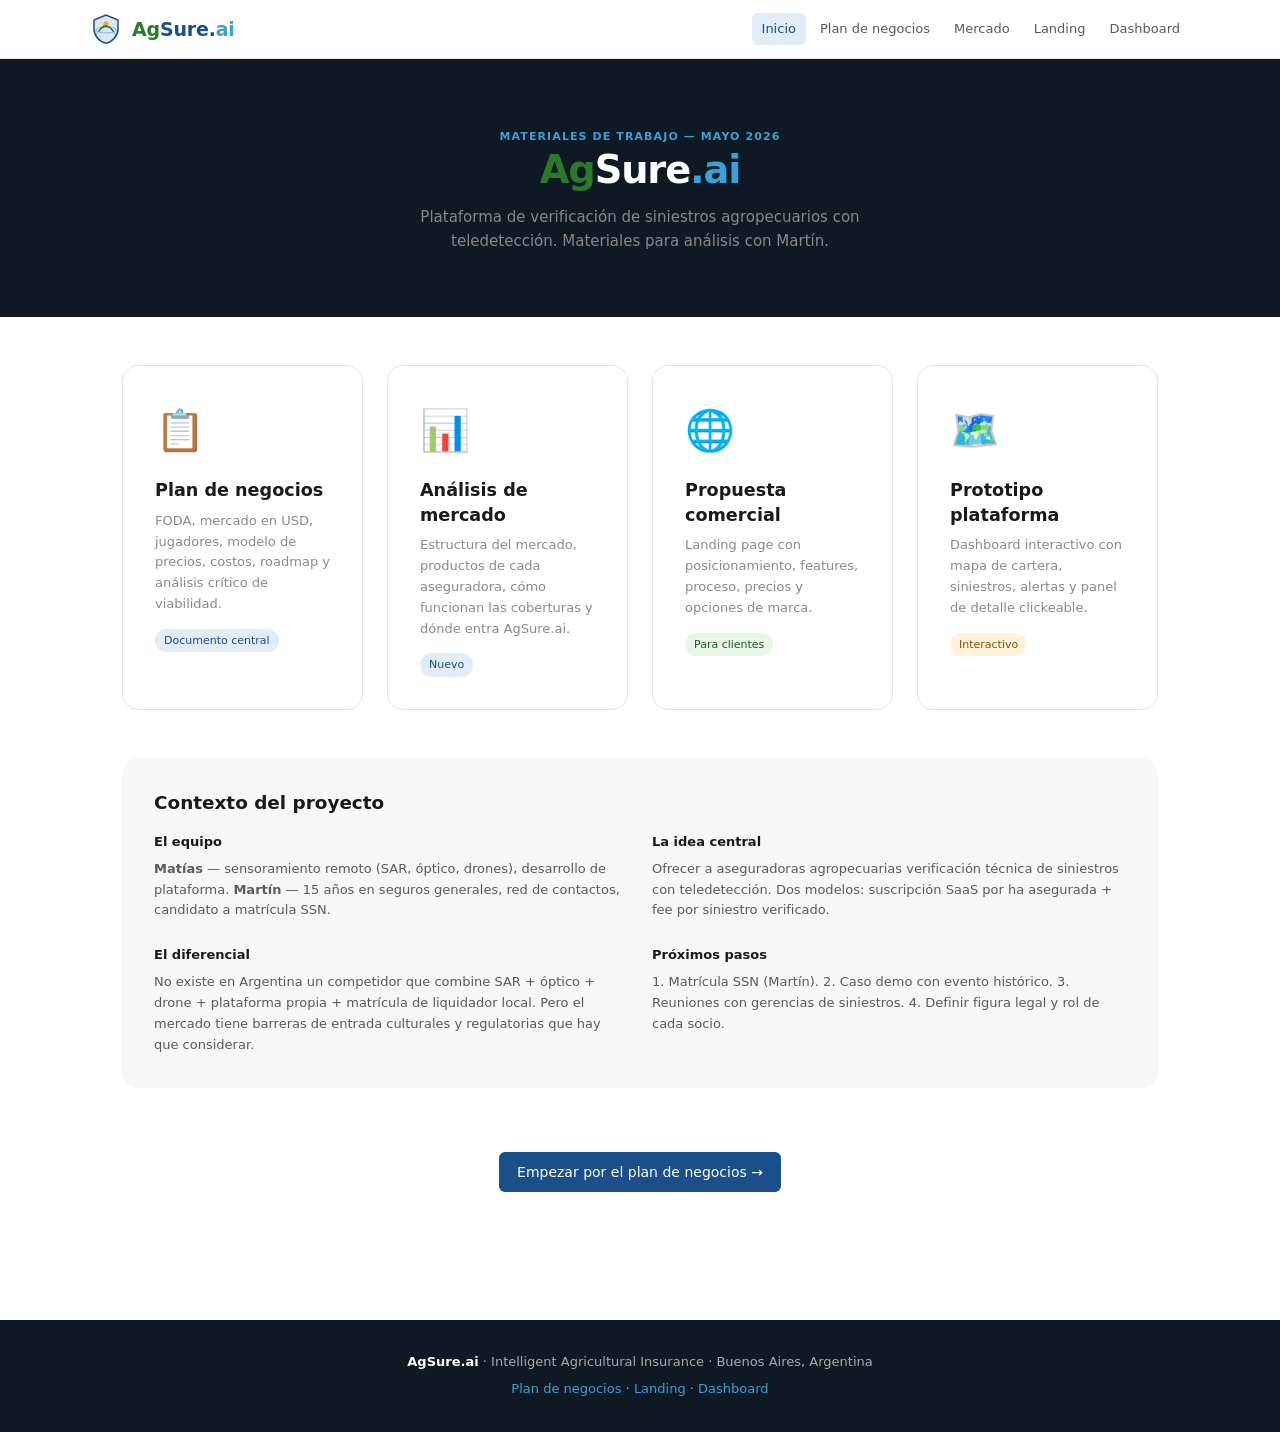
==== commit ec203827: "Add files via upload" ====
--- a/index.html
+++ b/index.html
@@ -1,2082 +1,109 @@
 <!DOCTYPE html>
 <html lang="es">
 <head>
-<meta charset="UTF-8">
-<meta name="viewport" content="width=device-width, initial-scale=1.0">
-<title>Viaje Minibasquet · Mar del Plata 2026</title>
-<link rel="preconnect" href="https://fonts.googleapis.com">
-<link href="https://fonts.googleapis.com/css2?family=Barlow+Condensed:wght@400;500;600;700;800&family=Barlow:wght@400;500;600&display=swap" rel="stylesheet">
-<script src="https://cdn.jsdelivr.net/npm/@supabase/supabase-js@2"></script>
-<script src="https://cdnjs.cloudflare.com/ajax/libs/jspdf/2.5.1/jspdf.umd.min.js"></script>
-<style>
-:root {
-  --celeste: #5EB3E4;
-  --celeste-dark: #2a8dc2;
-  --celeste-light: #e8f5fb;
-  --gold: #D4A017;
-  --gold-light: #fdf6e3;
-  --navy: #1a2e4a;
-  --navy-mid: #2c4a6e;
-  --white: #ffffff;
-  --gray-50: #f8f9fa;
-  --gray-100: #f0f2f5;
-  --gray-200: #e2e8f0;
-  --gray-400: #94a3b8;
-  --gray-600: #64748b;
-  --gray-800: #1e293b;
-  --green: #22c55e;
-  --green-light: #dcfce7;
-  --amber: #f59e0b;
-  --amber-light: #fef3c7;
-  --red: #ef4444;
-  --red-light: #fee2e2;
-  --shadow-sm: 0 1px 3px rgba(0,0,0,0.08);
-  --shadow-md: 0 4px 12px rgba(0,0,0,0.10);
-  --shadow-lg: 0 8px 24px rgba(0,0,0,0.14);
-  --radius: 10px;
-  --radius-lg: 16px;
-}
-
-* { box-sizing: border-box; margin: 0; padding: 0; }
-body {
-  font-family: 'Barlow', sans-serif;
-  background: var(--gray-100);
-  color: var(--gray-800);
-  min-height: 100vh;
-  font-size: 15px;
-}
-
-/* ─── SCREEN MANAGER ─── */
-.screen { display: none; }
-.screen.active { display: flex; flex-direction: column; min-height: 100vh; }
-
-/* ─── LOGIN ─── */
-#login-screen {
-  background: linear-gradient(160deg, var(--navy) 0%, var(--navy-mid) 60%, #1a3a5c 100%);
-  align-items: center;
-  justify-content: center;
-  padding: 2rem 1rem;
-  position: relative;
-  overflow: hidden;
-}
-#login-screen::before {
-  content: '';
-  position: absolute;
-  top: -80px; right: -80px;
-  width: 360px; height: 360px;
-  border-radius: 50%;
-  background: rgba(94,179,228,0.07);
-}
-#login-screen::after {
-  content: '';
-  position: absolute;
-  bottom: -100px; left: -60px;
-  width: 280px; height: 280px;
-  border-radius: 50%;
-  background: rgba(212,160,23,0.06);
-}
-.login-card {
-  background: var(--white);
-  border-radius: var(--radius-lg);
-  padding: 2.5rem 2rem;
-  width: 100%;
-  max-width: 380px;
-  box-shadow: var(--shadow-lg);
-  position: relative;
-  z-index: 1;
-}
-.login-logo-wrap {
-  display: flex;
-  align-items: center;
-  gap: 14px;
-  margin-bottom: 2rem;
-}
-.login-escudo {
-  width: 56px;
-  height: 56px;
-  object-fit: contain;
-}
-.login-titles h1 {
-  font-family: 'Barlow Condensed', sans-serif;
-  font-size: 20px;
-  font-weight: 800;
-  color: var(--navy);
-  text-transform: uppercase;
-  letter-spacing: 0.04em;
-  line-height: 1.1;
-}
-.login-titles p {
-  font-size: 12px;
-  color: var(--gray-600);
-  margin-top: 2px;
-}
-.form-group { margin-bottom: 1rem; }
-.form-group label {
-  display: block;
-  font-size: 12px;
-  font-weight: 600;
-  color: var(--gray-600);
-  margin-bottom: 5px;
-  text-transform: uppercase;
-  letter-spacing: 0.04em;
-}
-.form-group input {
-  width: 100%;
-  padding: 10px 14px;
-  border: 1.5px solid var(--gray-200);
-  border-radius: var(--radius);
-  font-family: 'Barlow', sans-serif;
-  font-size: 15px;
-  color: var(--gray-800);
-  background: var(--white);
-  transition: border-color 0.15s;
-  outline: none;
-}
-.form-group input:focus { border-color: var(--celeste); }
-.btn-login {
-  width: 100%;
-  padding: 12px;
-  background: var(--navy);
-  color: var(--white);
-  border: none;
-  border-radius: var(--radius);
-  font-family: 'Barlow Condensed', sans-serif;
-  font-size: 17px;
-  font-weight: 700;
-  letter-spacing: 0.06em;
-  text-transform: uppercase;
-  cursor: pointer;
-  transition: background 0.15s, transform 0.1s;
-  margin-top: 0.5rem;
-}
-.btn-login:hover { background: var(--celeste-dark); }
-.btn-login:active { transform: scale(0.98); }
-.login-error {
-  background: var(--red-light);
-  color: var(--red);
-  border-radius: 8px;
-  padding: 9px 12px;
-  font-size: 13px;
-  margin-top: 0.75rem;
-  display: none;
-}
-.login-mascota {
-  position: absolute;
-  bottom: 0; right: -10px;
-  width: 110px;
-  opacity: 0.10;
-  pointer-events: none;
-}
-
-/* ─── APP SHELL ─── */
-#app-screen { flex-direction: column; }
-
-.topbar {
-  background: var(--navy);
-  padding: 0 1rem;
-  display: flex;
-  align-items: center;
-  gap: 12px;
-  height: 54px;
-  position: sticky;
-  top: 0;
-  z-index: 100;
-  box-shadow: 0 2px 8px rgba(0,0,0,0.20);
-}
-.topbar-logo {
-  width: 34px;
-  height: 34px;
-  object-fit: contain;
-  flex-shrink: 0;
-}
-.topbar-title {
-  font-family: 'Barlow Condensed', sans-serif;
-  font-size: 17px;
-  font-weight: 700;
-  color: var(--white);
-  text-transform: uppercase;
-  letter-spacing: 0.04em;
-  flex: 1;
-}
-.topbar-user {
-  font-size: 12px;
-  color: rgba(255,255,255,0.65);
-}
-.topbar-logout {
-  background: none;
-  border: 1px solid rgba(255,255,255,0.25);
-  color: rgba(255,255,255,0.75);
-  padding: 4px 10px;
-  border-radius: 6px;
-  font-size: 12px;
-  cursor: pointer;
-  transition: all 0.15s;
-}
-.topbar-logout:hover { background: rgba(255,255,255,0.1); color: var(--white); }
-
-/* ─── NAV TABS ─── */
-.nav-tabs {
-  background: var(--white);
-  display: flex;
-  border-bottom: 1px solid var(--gray-200);
-  overflow-x: auto;
-  -webkit-overflow-scrolling: touch;
-  scrollbar-width: none;
-}
-.nav-tabs::-webkit-scrollbar { display: none; }
-.nav-tab {
-  padding: 12px 18px;
-  font-family: 'Barlow Condensed', sans-serif;
-  font-size: 14px;
-  font-weight: 600;
-  letter-spacing: 0.04em;
-  text-transform: uppercase;
-  color: var(--gray-600);
-  cursor: pointer;
-  white-space: nowrap;
-  border-bottom: 3px solid transparent;
-  transition: all 0.15s;
-}
-.nav-tab:hover { color: var(--navy); }
-.nav-tab.active {
-  color: var(--navy);
-  border-bottom-color: var(--celeste);
-}
-
-/* ─── PAGE CONTENT ─── */
-.page { display: none; flex: 1; }
-.page.active { display: block; }
-.page-inner { padding: 1rem; max-width: 960px; margin: 0 auto; }
-
-/* ─── STAT CARDS ─── */
-.stats-row {
-  display: grid;
-  grid-template-columns: repeat(auto-fit, minmax(130px,1fr));
-  gap: 10px;
-  margin-bottom: 1.25rem;
-}
-.stat-card {
-  background: var(--white);
-  border-radius: var(--radius);
-  padding: 14px 16px;
-  box-shadow: var(--shadow-sm);
-}
-.stat-label {
-  font-size: 11px;
-  font-weight: 600;
-  color: var(--gray-600);
-  text-transform: uppercase;
-  letter-spacing: 0.04em;
-  margin-bottom: 4px;
-}
-.stat-val {
-  font-family: 'Barlow Condensed', sans-serif;
-  font-size: 26px;
-  font-weight: 700;
-  color: var(--navy);
-  line-height: 1;
-}
-.stat-sub {
-  font-size: 11px;
-  color: var(--gray-400);
-  margin-top: 3px;
-}
-
-/* ─── SECTION HEADER ─── */
-.section-header {
-  display: flex;
-  align-items: center;
-  justify-content: space-between;
-  margin-bottom: 10px;
-}
-.section-title {
-  font-family: 'Barlow Condensed', sans-serif;
-  font-size: 15px;
-  font-weight: 700;
-  color: var(--navy);
-  text-transform: uppercase;
-  letter-spacing: 0.05em;
-}
-
-/* ─── PROGRESS BARS ─── */
-.progress-list { display: flex; flex-direction: column; gap: 8px; margin-bottom: 1.25rem; }
-.progress-item {
-  background: var(--white);
-  border-radius: var(--radius);
-  padding: 10px 14px;
-  box-shadow: var(--shadow-sm);
-}
-.progress-item-top {
-  display: flex;
-  justify-content: space-between;
-  align-items: center;
-  margin-bottom: 6px;
-}
-.progress-cat-name {
-  font-size: 13px;
-  font-weight: 600;
-  color: var(--navy);
-}
-.progress-nums {
-  font-size: 12px;
-  color: var(--gray-600);
-}
-.progress-bar-bg {
-  height: 7px;
-  background: var(--gray-100);
-  border-radius: 4px;
-  overflow: hidden;
-}
-.progress-bar-fill {
-  height: 100%;
-  border-radius: 4px;
-  background: var(--celeste);
-  transition: width 0.5s ease;
-}
-
-/* ─── BADGES ─── */
-.badge {
-  display: inline-flex;
-  align-items: center;
-  padding: 2px 9px;
-  border-radius: 20px;
-  font-size: 11px;
-  font-weight: 600;
-}
-.badge-green  { background: var(--green-light);  color: #15803d; }
-.badge-amber  { background: var(--amber-light);  color: #92400e; }
-.badge-red    { background: var(--red-light);    color: #991b1b; }
-.badge-gray   { background: var(--gray-100);     color: var(--gray-600); }
-.badge-blue   { background: var(--celeste-light); color: var(--celeste-dark); }
-.badge-navy   { background: var(--navy);          color: var(--white); }
-
-/* ─── TABLE ─── */
-.table-wrap {
-  background: var(--white);
-  border-radius: var(--radius);
-  box-shadow: var(--shadow-sm);
-  overflow: hidden;
-  margin-bottom: 1rem;
-}
-table { width: 100%; border-collapse: collapse; }
-thead th {
-  background: var(--gray-50);
-  padding: 9px 12px;
-  text-align: left;
-  font-size: 11px;
-  font-weight: 700;
-  color: var(--gray-600);
-  text-transform: uppercase;
-  letter-spacing: 0.04em;
-  border-bottom: 1px solid var(--gray-200);
-}
-thead th:not(:first-child) { text-align: center; }
-tbody tr { border-bottom: 1px solid var(--gray-100); }
-tbody tr:last-child { border-bottom: none; }
-tbody tr:hover { background: var(--gray-50); cursor: pointer; }
-tbody td {
-  padding: 9px 12px;
-  font-size: 13px;
-  color: var(--gray-800);
-}
-tbody td:not(:first-child) { text-align: center; }
-.player-name { font-weight: 600; }
-.player-cat { font-size: 11px; color: var(--gray-400); font-weight: 400; }
-
-/* ─── BUTTONS ─── */
-.btn {
-  display: inline-flex;
-  align-items: center;
-  gap: 6px;
-  padding: 8px 16px;
-  border-radius: var(--radius);
-  font-family: 'Barlow Condensed', sans-serif;
-  font-size: 14px;
-  font-weight: 700;
-  letter-spacing: 0.04em;
-  text-transform: uppercase;
-  cursor: pointer;
-  border: none;
-  transition: all 0.15s;
-}
-.btn:active { transform: scale(0.97); }
-.btn-primary { background: var(--navy); color: var(--white); }
-.btn-primary:hover { background: var(--celeste-dark); }
-.btn-sm { padding: 5px 11px; font-size: 12px; }
-.btn-celeste { background: var(--celeste); color: var(--white); }
-.btn-celeste:hover { background: var(--celeste-dark); }
-.btn-gold { background: var(--gold); color: var(--white); }
-.btn-gold:hover { background: #b8860b; }
-.btn-outline {
-  background: transparent;
-  border: 1.5px solid var(--gray-200);
-  color: var(--gray-600);
-}
-.btn-outline:hover { border-color: var(--celeste); color: var(--celeste-dark); }
-.btn-danger { background: var(--red-light); color: var(--red); }
-.btn-danger:hover { background: var(--red); color: var(--white); }
-
-/* ─── MODAL ─── */
-.modal-overlay {
-  display: none;
-  position: fixed;
-  inset: 0;
-  background: rgba(0,0,0,0.45);
-  z-index: 500;
-  align-items: center;
-  justify-content: center;
-  padding: 1rem;
-}
-.modal-overlay.open { display: flex; }
-.modal {
-  background: var(--white);
-  border-radius: var(--radius-lg);
-  width: 100%;
-  max-width: 460px;
-  max-height: 90vh;
-  overflow-y: auto;
-  box-shadow: var(--shadow-lg);
-}
-.modal-header {
-  padding: 16px 20px 12px;
-  border-bottom: 1px solid var(--gray-200);
-  display: flex;
-  align-items: center;
-  justify-content: space-between;
-}
-.modal-title {
-  font-family: 'Barlow Condensed', sans-serif;
-  font-size: 18px;
-  font-weight: 700;
-  color: var(--navy);
-  text-transform: uppercase;
-  letter-spacing: 0.04em;
-}
-.modal-close {
-  width: 28px; height: 28px;
-  border-radius: 50%;
-  border: none;
-  background: var(--gray-100);
-  color: var(--gray-600);
-  font-size: 16px;
-  cursor: pointer;
-  display: flex; align-items: center; justify-content: center;
-}
-.modal-close:hover { background: var(--gray-200); }
-.modal-body { padding: 16px 20px; }
-.modal-footer {
-  padding: 12px 20px 16px;
-  border-top: 1px solid var(--gray-100);
-  display: flex;
-  gap: 8px;
-  justify-content: flex-end;
-}
-
-/* ─── FORM ─── */
-.field { margin-bottom: 1rem; }
-.field label {
-  display: block;
-  font-size: 12px;
-  font-weight: 600;
-  color: var(--gray-600);
-  margin-bottom: 5px;
-  text-transform: uppercase;
-  letter-spacing: 0.04em;
-}
-.field input, .field select, .field textarea {
-  width: 100%;
-  padding: 9px 12px;
-  border: 1.5px solid var(--gray-200);
-  border-radius: 8px;
-  font-family: 'Barlow', sans-serif;
-  font-size: 14px;
-  color: var(--gray-800);
-  background: var(--white);
-  outline: none;
-  transition: border-color 0.15s;
-}
-.field input:focus, .field select:focus, .field textarea:focus {
-  border-color: var(--celeste);
-}
-.field-row { display: grid; grid-template-columns: 1fr 1fr; gap: 12px; }
-
-/* ─── CUOTAS GRID ─── */
-.cuotas-grid {
-  display: grid;
-  grid-template-columns: repeat(auto-fill, minmax(130px, 1fr));
-  gap: 8px;
-  margin-bottom: 1rem;
-}
-.cuota-cell {
-  border-radius: var(--radius);
-  padding: 11px 12px;
-  cursor: pointer;
-  transition: transform 0.12s, box-shadow 0.12s;
-  border: 1.5px solid transparent;
-}
-.cuota-cell:hover { transform: translateY(-2px); box-shadow: var(--shadow-md); }
-.cuota-cell.pagada {
-  background: var(--green-light);
-  border-color: #bbf7d0;
-}
-.cuota-cell.pendiente {
-  background: var(--gray-50);
-  border-color: var(--gray-200);
-  border-style: dashed;
-  cursor: pointer;
-}
-.cuota-cell.pendiente:hover { border-color: var(--celeste); background: var(--celeste-light); }
-.cuota-num { font-size: 11px; font-weight: 600; color: var(--gray-600); margin-bottom: 3px; }
-.cuota-monto { font-family: 'Barlow Condensed', sans-serif; font-size: 16px; font-weight: 700; }
-.cuota-cell.pagada .cuota-monto { color: #15803d; }
-.cuota-cell.pendiente .cuota-monto { color: var(--gray-400); }
-.cuota-date { font-size: 10px; color: var(--gray-600); margin-top: 2px; }
-.cuota-method { font-size: 10px; color: var(--gray-400); }
-
-/* ─── DETAIL HEADER ─── */
-.detail-header {
-  background: var(--white);
-  border-radius: var(--radius);
-  padding: 14px 16px;
-  margin-bottom: 1rem;
-  display: flex;
-  align-items: center;
-  gap: 12px;
-  box-shadow: var(--shadow-sm);
-}
-.detail-avatar {
-  width: 44px; height: 44px;
-  border-radius: 50%;
-  background: var(--celeste-light);
-  color: var(--celeste-dark);
-  display: flex; align-items: center; justify-content: center;
-  font-family: 'Barlow Condensed', sans-serif;
-  font-size: 16px;
-  font-weight: 700;
-  flex-shrink: 0;
-}
-.detail-name { font-size: 16px; font-weight: 700; color: var(--navy); }
-.detail-cat { font-size: 12px; color: var(--gray-600); }
-.detail-back {
-  margin-left: auto;
-  background: none;
-  border: 1px solid var(--gray-200);
-  border-radius: 6px;
-  padding: 5px 11px;
-  font-size: 12px;
-  color: var(--gray-600);
-  cursor: pointer;
-}
-.detail-back:hover { color: var(--navy); border-color: var(--navy); }
-
-/* ─── RECAUDACION ─── */
-.rec-card {
-  background: var(--white);
-  border-radius: var(--radius);
-  box-shadow: var(--shadow-sm);
-  margin-bottom: 10px;
-  overflow: hidden;
-}
-.rec-card-header {
-  display: flex;
-  align-items: center;
-  justify-content: space-between;
-  padding: 12px 14px 10px;
-  border-bottom: 1px solid var(--gray-100);
-}
-.rec-cat-name {
-  font-family: 'Barlow Condensed', sans-serif;
-  font-size: 16px;
-  font-weight: 700;
-  color: var(--navy);
-  text-transform: uppercase;
-  letter-spacing: 0.03em;
-}
-.rec-total {
-  font-family: 'Barlow Condensed', sans-serif;
-  font-size: 18px;
-  font-weight: 700;
-  color: var(--green);
-}
-.rec-items { padding: 4px 0; }
-.rec-item {
-  display: flex;
-  align-items: center;
-  padding: 7px 14px;
-  gap: 10px;
-  border-bottom: 1px solid var(--gray-50);
-}
-.rec-item:last-child { border-bottom: none; }
-.rec-item-dot {
-  width: 8px; height: 8px;
-  border-radius: 50%;
-  flex-shrink: 0;
-}
-.rec-item-dot.ingreso { background: var(--green); }
-.rec-item-dot.egreso  { background: var(--red); }
-.rec-item-desc { flex: 1; font-size: 13px; color: var(--gray-800); }
-.rec-item-date { font-size: 11px; color: var(--gray-400); }
-.rec-item-monto {
-  font-family: 'Barlow Condensed', sans-serif;
-  font-size: 15px;
-  font-weight: 600;
-}
-.rec-item-monto.ingreso { color: var(--green); }
-.rec-item-monto.egreso  { color: var(--red); }
-.rec-empty {
-  padding: 12px 14px;
-  font-size: 12px;
-  color: var(--gray-400);
-  text-align: center;
-}
-
-/* ─── ADMIN ─── */
-.admin-section {
-  background: var(--white);
-  border-radius: var(--radius);
-  box-shadow: var(--shadow-sm);
-  margin-bottom: 1rem;
-  overflow: hidden;
-}
-.admin-section-title {
-  padding: 12px 14px;
-  border-bottom: 1px solid var(--gray-100);
-  font-family: 'Barlow Condensed', sans-serif;
-  font-size: 14px;
-  font-weight: 700;
-  color: var(--navy);
-  text-transform: uppercase;
-  letter-spacing: 0.04em;
-}
-.admin-row {
-  display: flex;
-  align-items: center;
-  padding: 9px 14px;
-  gap: 10px;
-  border-bottom: 1px solid var(--gray-50);
-}
-.admin-row:last-child { border-bottom: none; }
-
-/* ─── SEARCH BAR ─── */
-.search-bar {
-  display: flex;
-  gap: 8px;
-  margin-bottom: 10px;
-}
-.search-bar input {
-  flex: 1;
-  padding: 8px 12px;
-  border: 1.5px solid var(--gray-200);
-  border-radius: 8px;
-  font-family: 'Barlow', sans-serif;
-  font-size: 14px;
-  color: var(--gray-800);
-  outline: none;
-}
-.search-bar input:focus { border-color: var(--celeste); }
-.search-bar select {
-  padding: 8px 12px;
-  border: 1.5px solid var(--gray-200);
-  border-radius: 8px;
-  font-family: 'Barlow', sans-serif;
-  font-size: 14px;
-  color: var(--gray-800);
-  outline: none;
-  background: var(--white);
-}
-
-/* ─── CHIP FILTER ─── */
-.chip-row { display: flex; gap: 6px; flex-wrap: wrap; margin-bottom: 10px; }
-.chip {
-  padding: 4px 12px;
-  border-radius: 20px;
-  font-size: 12px;
-  font-weight: 600;
-  cursor: pointer;
-  border: 1.5px solid var(--gray-200);
-  color: var(--gray-600);
-  background: var(--white);
-  transition: all 0.12s;
-}
-.chip.active { background: var(--navy); color: var(--white); border-color: var(--navy); }
-
-/* ─── TOAST ─── */
-#toast {
-  position: fixed;
-  bottom: 1.5rem;
-  left: 50%;
-  transform: translateX(-50%) translateY(80px);
-  background: var(--navy);
-  color: var(--white);
-  padding: 10px 20px;
-  border-radius: var(--radius);
-  font-size: 13px;
-  font-weight: 600;
-  z-index: 9999;
-  transition: transform 0.25s ease;
-  white-space: nowrap;
-  box-shadow: var(--shadow-lg);
-}
-#toast.show { transform: translateX(-50%) translateY(0); }
-#toast.success { background: #166534; }
-#toast.error   { background: var(--red); }
-
-/* ─── LOADING ─── */
-.loading {
-  text-align: center;
-  padding: 2rem;
-  color: var(--gray-400);
-  font-size: 14px;
-}
-.spinner {
-  width: 24px; height: 24px;
-  border: 3px solid var(--gray-200);
-  border-top-color: var(--celeste);
-  border-radius: 50%;
-  animation: spin 0.7s linear infinite;
-  display: inline-block;
-  vertical-align: middle;
-  margin-right: 8px;
-}
-@keyframes spin { to { transform: rotate(360deg); } }
-
-/* ─── RESPONSIVE ─── */
-@media (max-width: 480px) {
-  .page-inner { padding: 0.75rem; }
-  .stats-row { grid-template-columns: repeat(2, 1fr); }
-  .cuotas-grid { grid-template-columns: repeat(3, 1fr); }
-  .field-row { grid-template-columns: 1fr; }
-  table { font-size: 12px; }
-  thead th, tbody td { padding: 7px 8px; }
-}
-
-/* ─── RECIBO PDF PREVIEW (hidden) ─── */
-#pdf-preview { display: none; }
-</style>
+  <meta charset="UTF-8">
+  <meta name="viewport" content="width=device-width, initial-scale=1.0">
+  <title>AgSure.ai — Materiales de trabajo</title>
+  <link rel="stylesheet" href="style.css">
+  <style>
+    .hero-idx { background: var(--gray-900); color: #fff; padding: 4rem 0; text-align: center; }
+    .hero-idx h1 { color: #fff; margin-bottom: 0.75rem; }
+    .hero-idx p { color: #888; max-width: 520px; margin: 0 auto; }
+    .idx-grid { display: grid; grid-template-columns: repeat(4, 1fr); gap: 1.5rem; margin: 3rem 0; }
+    .idx-card { border: 1px solid var(--border); border-radius: var(--radius-lg); padding: 2rem; text-decoration: none; color: var(--text); transition: border-color 0.2s, transform 0.15s, box-shadow 0.2s; display: block; }
+    .idx-card:hover { border-color: var(--blue); transform: translateY(-3px); box-shadow: 0 8px 24px rgba(0,0,0,0.08); }
+    .idx-icon { font-size: 2.5rem; margin-bottom: 1rem; }
+    .idx-card h3 { font-size: 1.1rem; margin-bottom: 0.5rem; }
+    .idx-card p { font-size: 13px; color: var(--text-muted); line-height: 1.6; }
+    .context-box { background: var(--surface); border-radius: var(--radius-lg); padding: 2rem; margin: 2rem 0; }
+    .context-grid { display: grid; grid-template-columns: 1fr 1fr; gap: 1.5rem; margin-top: 1rem; }
+    .ctx-item h4 { font-size: 13px; font-weight: 700; margin-bottom: 0.4rem; }
+    .ctx-item p { font-size: 13px; color: var(--text-secondary); line-height: 1.6; }
+    @media (max-width: 768px) { .idx-grid { grid-template-columns: 1fr; } .context-grid { grid-template-columns: 1fr; } }
+  </style>
 </head>
 <body>
+<nav class="topnav">
+  <div class="topnav-inner">
+    <a href="index.html" class="logo-mark">
+      <svg width="32" height="32" viewBox="0 0 32 32" fill="none" xmlns="http://www.w3.org/2000/svg">
+        <path d="M16 2L4 7v9c0 6.6 5.1 12.8 12 14.3C22.9 28.8 28 22.6 28 16V7L16 2z" fill="#1A4F8A" opacity="0.15"/>
+        <path d="M16 2L4 7v9c0 6.6 5.1 12.8 12 14.3C22.9 28.8 28 22.6 28 16V7L16 2z" fill="none" stroke="#1A4F8A" stroke-width="1.5"/>
+        <path d="M9 18c2-3 4-5 7-5s5 2 7 5" stroke="#2A7A2A" stroke-width="1.5" stroke-linecap="round" fill="none"/>
+        <path d="M7 21c2-4 5-7 9-7s7 3 9 7" stroke="#2A7A2A" stroke-width="1" stroke-linecap="round" fill="none" opacity="0.5"/>
+        <circle cx="16" cy="11" r="2.5" fill="#F5A623"/>
+        <path d="M16 8.5V9.5" stroke="#F5A623" stroke-width="1" stroke-linecap="round"/>
+        <ellipse cx="16" cy="17" rx="10" ry="3" fill="none" stroke="#3BA0D8" stroke-width="1" opacity="0.6"/>
+        <path d="M13 14.5l1-2 1 1 1-1.5 1 2" fill="none" stroke="#1A4F8A" stroke-width="0.8" stroke-linecap="round" stroke-linejoin="round"/>
+      </svg>
+      <div>
+        <div class="logo-wordmark"><span class="ag">Ag</span><span class="sure">Sure</span><span class="dot">.</span><span class="ai">ai</span></div>
+      </div>
+    </a>
+    <div class="nav-links">
+      <a href="index.html" class="nav-link active">Inicio</a>
+      <a href="plan.html" class="nav-link">Plan de negocios</a>
+      <a href="mercado.html" class="nav-link">Mercado</a>
+      <a href="landing.html" class="nav-link">Landing</a>
+      <a href="dashboard.html" class="nav-link">Dashboard</a>
+    </div>
+  </div>
+</nav>
 
-<!-- TOAST -->
-<div id="toast"></div>
-
-<!-- ══════════════════ LOGIN ══════════════════ -->
-<div id="login-screen" class="screen active">
-  <div class="login-card">
-    <div class="login-logo-wrap">
-      <img id="login-escudo" class="login-escudo" src="" alt="JH">
-      <div class="login-titles">
-        <h1>Club José Hernández</h1>
-        <p>Viaje Minibasquet · Mar del Plata 2026</p>
-      </div>
-    </div>
-    <div class="form-group">
-      <label>Usuario</label>
-      <input type="text" id="login-user" placeholder="Ingresá tu usuario" autocomplete="username">
-    </div>
-    <div class="form-group">
-      <label>Contraseña</label>
-      <input type="password" id="login-pass" placeholder="••••••••" autocomplete="current-password">
-    </div>
-    <button class="btn-login" onclick="doLogin()">Ingresar</button>
-    <div class="login-error" id="login-error">Usuario o contraseña incorrectos.</div>
+<div class="hero-idx">
+  <div class="container">
+    <span class="eyebrow">Materiales de trabajo — Mayo 2026</span>
+    <h1><span style="color:var(--green)">Ag</span><span style="color:#fff">Sure</span><span style="color:var(--blue-bright)">.ai</span></h1>
+    <p style="margin-top:0.75rem">Plataforma de verificación de siniestros agropecuarios con teledetección. Materiales para análisis con Martín.</p>
   </div>
 </div>
 
-<!-- ══════════════════ APP ══════════════════ -->
-<div id="app-screen" class="screen">
-  <div class="topbar">
-    <img id="top-escudo" class="topbar-logo" src="" alt="">
-    <span class="topbar-title" id="topbar-title">Viaje MDP 2026</span>
-    <span class="topbar-user" id="topbar-user"></span>
-    <button class="topbar-logout" onclick="doLogout()">Salir</button>
+<div class="container">
+  <div class="idx-grid">
+    <a href="plan.html" class="idx-card">
+      <div class="idx-icon">📋</div>
+      <h3>Plan de negocios</h3>
+      <p>FODA, mercado en USD, jugadores, modelo de precios, costos, roadmap y análisis crítico de viabilidad.</p>
+      <div style="margin-top:0.75rem"><span class="badge badge-blue">Documento central</span></div>
+    </a>
+    <a href="mercado.html" class="idx-card">
+      <div class="idx-icon">📊</div>
+      <h3>Análisis de mercado</h3>
+      <p>Estructura del mercado, productos de cada aseguradora, cómo funcionan las coberturas y dónde entra AgSure.ai.</p>
+      <div style="margin-top:0.75rem"><span class="badge badge-blue">Nuevo</span></div>
+    </a>
+    <a href="landing.html" class="idx-card">
+      <div class="idx-icon">🌐</div>
+      <h3>Propuesta comercial</h3>
+      <p>Landing page con posicionamiento, features, proceso, precios y opciones de marca.</p>
+      <div style="margin-top:0.75rem"><span class="badge badge-green">Para clientes</span></div>
+    </a>
+    <a href="dashboard.html" class="idx-card">
+      <div class="idx-icon">🗺️</div>
+      <h3>Prototipo plataforma</h3>
+      <p>Dashboard interactivo con mapa de cartera, siniestros, alertas y panel de detalle clickeable.</p>
+      <div style="margin-top:0.75rem"><span class="badge badge-amber">Interactivo</span></div>
+    </a>
   </div>
 
-  <div class="nav-tabs" id="main-nav">
-    <div class="nav-tab active" data-tab="dashboard" onclick="switchTab('dashboard')">Dashboard</div>
-    <div class="nav-tab" data-tab="pagos" onclick="switchTab('pagos')">Pagos</div>
-    <div class="nav-tab" data-tab="recaudacion" onclick="switchTab('recaudacion')">Recaudación</div>
-    <div class="nav-tab admin-tab" data-tab="admin" onclick="switchTab('admin')">Admin</div>
-  </div>
-
-  <!-- ── DASHBOARD ── -->
-  <div class="page active" id="page-dashboard">
-    <div class="page-inner">
-      <div class="stats-row" id="dash-stats">
-        <div class="loading"><span class="spinner"></span></div>
-      </div>
-      <div class="section-header">
-        <span class="section-title">Progreso por categoría</span>
-      </div>
-      <div class="progress-list" id="dash-progress">
-        <div class="loading"><span class="spinner"></span></div>
-      </div>
+  <div class="context-box">
+    <h3>Contexto del proyecto</h3>
+    <div class="context-grid">
+      <div class="ctx-item"><h4>El equipo</h4><p><strong>Matías</strong> — sensoramiento remoto (SAR, óptico, drones), desarrollo de plataforma. <strong>Martín</strong> — 15 años en seguros generales, red de contactos, candidato a matrícula SSN.</p></div>
+      <div class="ctx-item"><h4>La idea central</h4><p>Ofrecer a aseguradoras agropecuarias verificación técnica de siniestros con teledetección. Dos modelos: suscripción SaaS por ha asegurada + fee por siniestro verificado.</p></div>
+      <div class="ctx-item"><h4>El diferencial</h4><p>No existe en Argentina un competidor que combine SAR + óptico + drone + plataforma propia + matrícula de liquidador local. Pero el mercado tiene barreras de entrada culturales y regulatorias que hay que considerar.</p></div>
+      <div class="ctx-item"><h4>Próximos pasos</h4><p>1. Matrícula SSN (Martín). 2. Caso demo con evento histórico. 3. Reuniones con gerencias de siniestros. 4. Definir figura legal y rol de cada socio.</p></div>
     </div>
   </div>
 
-  <!-- ── PAGOS ── -->
-  <div class="page" id="page-pagos">
-    <div class="page-inner" id="pagos-list-view">
-      <div class="search-bar">
-        <input type="text" id="search-input" placeholder="Buscar jugador/a..." oninput="filterJugadores()">
-        <select id="cat-filter" onchange="filterJugadores()">
-          <option value="">Todas las categorías</option>
-        </select>
-      </div>
-      <div class="section-header">
-        <span class="section-title" id="pagos-section-title">Jugadores</span>
-        <button class="btn btn-primary btn-sm" onclick="openAddJugadorModal()">+ Agregar</button>
-      </div>
-      <div class="table-wrap">
-        <table>
-          <thead>
-            <tr>
-              <th>Jugador/a</th>
-              <th>Cuotas</th>
-              <th>Pagado</th>
-              <th>Estado</th>
-            </tr>
-          </thead>
-          <tbody id="jugadores-tbody">
-            <tr><td colspan="4" class="loading"><span class="spinner"></span>Cargando...</td></tr>
-          </tbody>
-        </table>
-      </div>
-    </div>
-
-    <!-- Detalle jugador/a -->
-    <div class="page-inner" id="pagos-detail-view" style="display:none">
-      <div class="detail-header">
-        <div class="detail-avatar" id="det-avatar"></div>
-        <div>
-          <div class="detail-name" id="det-name"></div>
-          <div class="detail-cat" id="det-cat"></div>
-        </div>
-        <button class="detail-back" onclick="backToList()">← Volver</button>
-      </div>
-      <div class="section-header">
-        <span class="section-title">Cuotas</span>
-        <div style="display:flex;gap:8px">
-          <button class="btn btn-outline btn-sm" id="btn-pdf-recibo" onclick="generarRecibo()" style="display:none">
-            🧾 Recibo PDF
-          </button>
-        </div>
-      </div>
-      <div class="cuotas-grid" id="cuotas-grid"></div>
-      <div id="det-resumen" style="margin-top:0.5rem;font-size:13px;color:var(--gray-600)"></div>
-    </div>
-  </div>
-
-  <!-- ── RECAUDACIÓN ── -->
-  <div class="page" id="page-recaudacion">
-    <div class="page-inner">
-      <div class="section-header">
-        <span class="section-title">Fondos por categoría</span>
-        <button class="btn btn-primary btn-sm" onclick="openRecModal()">+ Nuevo ingreso</button>
-      </div>
-      <div id="rec-list">
-        <div class="loading"><span class="spinner"></span></div>
-      </div>
-    </div>
-  </div>
-
-  <!-- ── ADMIN ── -->
-  <div class="page" id="page-admin">
-    <div class="page-inner">
-      <div class="admin-section">
-        <div class="admin-section-title">Configuración del viaje</div>
-        <div style="padding:14px">
-          <div class="field-row">
-            <div class="field">
-              <label>Total de cuotas</label>
-              <select id="cfg-cuotas">
-                <option value="6">6 cuotas</option>
-                <option value="7">7 cuotas</option>
-              </select>
-            </div>
-            <div class="field">
-              <label>Monto por cuota ($)</label>
-              <input type="number" id="cfg-monto" value="50000">
-            </div>
-          </div>
-          <div class="field">
-            <label>Nombre del viaje</label>
-            <input type="text" id="cfg-nombre" value="Viaje Minibasquet - Mar del Plata">
-          </div>
-          <div class="field">
-            <label>Fecha del viaje</label>
-            <input type="date" id="cfg-fecha">
-          </div>
-          <button class="btn btn-primary" onclick="saveConfig()">Guardar configuración</button>
-        </div>
-      </div>
-
-      <div class="admin-section">
-        <div class="admin-section-title" style="display:flex;justify-content:space-between;align-items:center">
-          Usuarios del sistema
-          <button class="btn btn-primary btn-sm" onclick="openAddUserModal()">+ Usuario</button>
-        </div>
-        <div id="users-list">
-          <div class="loading"><span class="spinner"></span></div>
-        </div>
-      </div>
-
-      <div class="admin-section">
-        <div class="admin-section-title">Exportar datos</div>
-        <div style="padding:12px 14px;display:flex;gap:8px;flex-wrap:wrap">
-          <button class="btn btn-outline btn-sm" onclick="exportCSV('pagos')">📥 CSV Pagos</button>
-          <button class="btn btn-outline btn-sm" onclick="exportCSV('recaudacion')">📥 CSV Recaudación</button>
-        </div>
-      </div>
-    </div>
+  <div style="text-align:center; padding: 2rem 0 4rem">
+    <a href="plan.html" class="btn btn-primary">Empezar por el plan de negocios →</a>
   </div>
 </div>
 
-<!-- ══════════ MODAL: REGISTRAR PAGO ══════════ -->
-<div class="modal-overlay" id="modal-pago">
-  <div class="modal">
-    <div class="modal-header">
-      <span class="modal-title" id="modal-pago-title">Registrar cuota</span>
-      <button class="modal-close" onclick="closeModal('modal-pago')">✕</button>
-    </div>
-    <div class="modal-body">
-      <div class="field">
-        <label>N° de cuota</label>
-        <input type="number" id="pago-nro" min="1" max="7" readonly style="background:var(--gray-50)">
-      </div>
-      <div class="field-row">
-        <div class="field">
-          <label>Monto ($)</label>
-          <input type="number" id="pago-monto" value="50000">
-        </div>
-        <div class="field">
-          <label>Fecha de pago</label>
-          <input type="date" id="pago-fecha">
-        </div>
-      </div>
-      <div class="field">
-        <label>Método de pago</label>
-        <select id="pago-metodo">
-          <option value="efectivo">Efectivo</option>
-          <option value="transferencia">Transferencia</option>
-        </select>
-      </div>
-      <div class="field" id="comprobante-field">
-        <label>Comprobante / referencia (opcional)</label>
-        <input type="text" id="pago-comprobante" placeholder="Ej: nombre del titular, nro. operación...">
-      </div>
-    </div>
-    <div class="modal-footer">
-      <button class="btn btn-outline" onclick="closeModal('modal-pago')">Cancelar</button>
-      <button class="btn btn-primary" onclick="savePago()">Guardar pago</button>
-    </div>
-  </div>
-</div>
-
-<!-- ══════════ MODAL: VER/EDITAR PAGO EXISTENTE ══════════ -->
-<div class="modal-overlay" id="modal-ver-pago">
-  <div class="modal">
-    <div class="modal-header">
-      <span class="modal-title" id="modal-ver-pago-title">Cuota registrada</span>
-      <button class="modal-close" onclick="closeModal('modal-ver-pago')">✕</button>
-    </div>
-    <div class="modal-body" id="modal-ver-pago-body">
-      <!-- Vista -->
-      <div id="ver-pago-view"></div>
-      <!-- Edición -->
-      <div id="ver-pago-edit" style="display:none">
-        <div class="field-row">
-          <div class="field">
-            <label>Monto ($)</label>
-            <input type="number" id="edit-pago-monto">
-          </div>
-          <div class="field">
-            <label>Fecha de pago</label>
-            <input type="date" id="edit-pago-fecha">
-          </div>
-        </div>
-        <div class="field">
-          <label>Método</label>
-          <select id="edit-pago-metodo">
-            <option value="efectivo">Efectivo</option>
-            <option value="transferencia">Transferencia</option>
-          </select>
-        </div>
-        <div class="field">
-          <label>Comprobante / referencia</label>
-          <input type="text" id="edit-pago-comprobante">
-        </div>
-      </div>
-    </div>
-    <div class="modal-footer">
-      <button class="btn btn-danger btn-sm" id="btn-eliminar-pago" onclick="deletePago()">Eliminar</button>
-      <button class="btn btn-gold btn-sm" id="btn-recibo-pago" onclick="generarReciboDesdeModal()">🧾 Recibo</button>
-      <div style="flex:1"></div>
-      <button class="btn btn-outline btn-sm" id="btn-toggle-edit-pago" onclick="toggleEditPago()">✏️ Editar</button>
-      <button class="btn btn-primary btn-sm" id="btn-guardar-pago-edit" style="display:none" onclick="guardarEditPago()">Guardar</button>
-      <button class="btn btn-outline" id="btn-cerrar-pago" onclick="closeModal('modal-ver-pago')">Cerrar</button>
-    </div>
-  </div>
-</div>
-
-<!-- ══════════ MODAL: EDITAR RECAUDACIÓN ══════════ -->
-<div class="modal-overlay" id="modal-edit-rec">
-  <div class="modal">
-    <div class="modal-header">
-      <span class="modal-title">Editar movimiento</span>
-      <button class="modal-close" onclick="closeModal('modal-edit-rec')">✕</button>
-    </div>
-    <div class="modal-body">
-      <input type="hidden" id="edit-rec-id">
-      <div class="field">
-        <label>Descripción</label>
-        <input type="text" id="edit-rec-desc">
-      </div>
-      <div class="field-row">
-        <div class="field">
-          <label>Monto ($)</label>
-          <input type="number" id="edit-rec-monto">
-        </div>
-        <div class="field">
-          <label>Tipo</label>
-          <select id="edit-rec-tipo">
-            <option value="ingreso">Ingreso</option>
-            <option value="egreso">Egreso</option>
-          </select>
-        </div>
-      </div>
-      <div class="field">
-        <label>Fecha</label>
-        <input type="date" id="edit-rec-fecha">
-      </div>
-    </div>
-    <div class="modal-footer">
-      <button class="btn btn-danger btn-sm" onclick="deleteRec()">Eliminar</button>
-      <div style="flex:1"></div>
-      <button class="btn btn-outline" onclick="closeModal('modal-edit-rec')">Cancelar</button>
-      <button class="btn btn-primary" onclick="guardarEditRec()">Guardar</button>
-    </div>
-  </div>
-</div>
-
-<!-- ══════════ MODAL: AGREGAR JUGADOR ══════════ -->
-<div class="modal-overlay" id="modal-jugador">
-  <div class="modal">
-    <div class="modal-header">
-      <span class="modal-title">Agregar jugador/a</span>
-      <button class="modal-close" onclick="closeModal('modal-jugador')">✕</button>
-    </div>
-    <div class="modal-body">
-      <div class="field-row">
-        <div class="field">
-          <label>Apellido</label>
-          <input type="text" id="jug-apellido" placeholder="Apellido">
-        </div>
-        <div class="field">
-          <label>Nombre</label>
-          <input type="text" id="jug-nombre" placeholder="Nombre">
-        </div>
-      </div>
-      <div class="field">
-        <label>Categoría</label>
-        <select id="jug-categoria"></select>
-      </div>
-    </div>
-    <div class="modal-footer">
-      <button class="btn btn-outline" onclick="closeModal('modal-jugador')">Cancelar</button>
-      <button class="btn btn-primary" onclick="saveJugador()">Agregar</button>
-    </div>
-  </div>
-</div>
-
-<!-- ══════════ MODAL: RECAUDACIÓN ══════════ -->
-<div class="modal-overlay" id="modal-rec">
-  <div class="modal">
-    <div class="modal-header">
-      <span class="modal-title">Registrar movimiento</span>
-      <button class="modal-close" onclick="closeModal('modal-rec')">✕</button>
-    </div>
-    <div class="modal-body">
-      <div class="field">
-        <label>Categoría</label>
-        <select id="rec-categoria"></select>
-      </div>
-      <div class="field">
-        <label>Descripción</label>
-        <input type="text" id="rec-desc" placeholder="Ej: Rifa navideña, Kermesse...">
-      </div>
-      <div class="field-row">
-        <div class="field">
-          <label>Monto ($)</label>
-          <input type="number" id="rec-monto" placeholder="0">
-        </div>
-        <div class="field">
-          <label>Tipo</label>
-          <select id="rec-tipo">
-            <option value="ingreso">Ingreso</option>
-            <option value="egreso">Egreso</option>
-          </select>
-        </div>
-      </div>
-      <div class="field">
-        <label>Fecha</label>
-        <input type="date" id="rec-fecha">
-      </div>
-    </div>
-    <div class="modal-footer">
-      <button class="btn btn-outline" onclick="closeModal('modal-rec')">Cancelar</button>
-      <button class="btn btn-primary" onclick="saveRec()">Guardar</button>
-    </div>
-  </div>
-</div>
-
-<!-- ══════════ MODAL: AGREGAR USUARIO ══════════ -->
-<div class="modal-overlay" id="modal-user">
-  <div class="modal">
-    <div class="modal-header">
-      <span class="modal-title">Agregar usuario</span>
-      <button class="modal-close" onclick="closeModal('modal-user')">✕</button>
-    </div>
-    <div class="modal-body">
-      <div class="field-row">
-        <div class="field">
-          <label>Username</label>
-          <input type="text" id="usr-username" placeholder="ej: coord_u9m">
-        </div>
-        <div class="field">
-          <label>Contraseña</label>
-          <input type="text" id="usr-pass" placeholder="contraseña">
-        </div>
-      </div>
-      <div class="field">
-        <label>Nombre para mostrar</label>
-        <input type="text" id="usr-nombre" placeholder="Ej: María González">
-      </div>
-      <div class="field">
-        <label>Rol</label>
-        <select id="usr-rol" onchange="toggleCatField()">
-          <option value="coord">Coordinador/a de categoría</option>
-          <option value="admin">Administrador</option>
-        </select>
-      </div>
-      <div class="field" id="usr-cat-field">
-        <label>Categoría asignada</label>
-        <select id="usr-categoria"></select>
-      </div>
-    </div>
-    <div class="modal-footer">
-      <button class="btn btn-outline" onclick="closeModal('modal-user')">Cancelar</button>
-      <button class="btn btn-primary" onclick="saveUser()">Guardar</button>
-    </div>
-  </div>
-</div>
-
-<script type="module">
-// ══════════════════════════════════════════════
-// SUPABASE CONFIG — REEMPLAZAR CON TUS DATOS
-// ══════════════════════════════════════════════
-const SUPA_URL = 'https://iqomqpplwwlomtltpmoi.supabase.co';
-const SUPA_KEY = 'eyJhbGciOiJIUzI1NiIsInR5cCI6IkpXVCJ9.eyJpc3MiOiJzdXBhYmFzZSIsInJlZiI6Imlxb21xcHBsd3dsb210bHRwbW9pIiwicm9sZSI6ImFub24iLCJpYXQiOjE3Nzg4NDQyNjIsImV4cCI6MjA5NDQyMDI2Mn0.3tTUZ8EbaX5jc8wazVk7TFwbO7Szla7JAm6-qCyjyWE';
-
-const { createClient } = supabase;
-const db = createClient(SUPA_URL, SUPA_KEY);
-
-// ─── IMÁGENES EMBEBIDAS ───
-const ESCUDO_B64 = '[base64]/[base64]/31NuT2+kQBBIIDRRRAVBFGmKqwisq4KCVAtW1F27sAp2sa+LFVEXrCw2QBBFugooBJAWICGQhPTb78yc3x9z7yXBqKAmgf3+Pq/XvCD3zpyZez7zPOc5TzlHAgT/H/+zkJv7AZoLkgSqIiH/j/eAxP9BCZYkEEfxqxVZQiAwjMZ/psbC//j7+3PIYXIz0mw8fX9rzjsrIfp5BJIEigy6cWKTC//HJFiWgTC5C17NRZFBUaD7X7YQChlIEsiShG6YXTL4nAScdoWPFpUjy5yQZKvN/QB/JiQJJElCkhr+DgGaIZj9ZBtWf+8mOVHFZpXQNANFMU/QdYHLqfLw37M4v28CuwsDfP5VJYGggaqYDQtAiBNDuk94FS1JoChSdFw1DJOkIw9NE2i64IGbW5KUoOILCC4aEMft04uQZSl8HgzoncD6Tzty/jnxDBq9nYQ4ma4dnAgBmm62oesmuVL4/sczTmgJliUwBOi6qVJTkiy0TLeSkqjidCgABEM6ugEJsSp/HZJI/96xfLSwhinjU7nvqQPsLvSZ1yZauWtyBlMmpLIh38cFY3ZQcihIapLKyXkOvv3RzfDByXTpYGfv/hAHy0IsWl4J4uiNtubACUtwhFxVlbniomSGn59A1zwHqUkqTruEqkrmSdLhC7Zs8fLYS6XcMDaFVes9zHhhP1aLzPDzk7jzunS6neJkwadVjL29gIrqEHExKjEuBatF5qzucXzwTg7rlrvJSLPw2VfVLFpeSWqylbLyYLP2xa/hhDSyIuRmZ9p5++k29OkTS9CtU3pIo6xCo6JKp6pWp6ZWp7Ja40BZiM0/+VizwcO859vS50wXL71ZTq1HY2CfOM7o5sQQ8NQrpdz/1H5CmoEsS7RtZeeHzzvy73fK6d7FgdUqM+jK7SQnqsy8L5v4WJnO7R2M+/sePltWiSIfNtCOF5xwEhwZ8+JjVT59PZfkBIW/Ty1kxXdu9hUHqazW8Pr0Bq+dcUcr+vWMoaJK4+axKSgOBX+tzur1Xh556SCfLasEwGqRCYYM+p0Vi24IrhqeiITEOZdtx+3VOPuMWIadH8/Cr2qQEFx5SZJ57XE4Hp9wBEcMorsnZ2IYglOGbKG0ARUpS4cNMMOA7l1iuHZUCpU1Ojv2BJn3SRWbfvKxabuP73/0oOkGsgwSEsGQQWK8hWtHpiJLUFNrMPq2PeTv8CBJprE14R/7WLa6lh8Xd6TogHn/45BfIGz1nwiHJJn/uhyK+P7jLqJ9G4cAhNUiCVmWhCQdPidyyLL57+uPtxViTw/xxhPthKJIP2tbCV8PiOQEi1g4O08Et3cXqz7oJHJOchw+p841772QI7SCHqL3aXHR75u7jxo4mv0BjvqIkHXmKTFi9hPtzE5tgKwjXwinQxE/fN5ZuLd0F+f2jBeAsFlkoSpSlFhJMtu3WWXx8asdRHB7d7F7eTeR184pAKGqUr373TYhU4jC08W853KEJEnRZzvejhNKRUthm7BFioVtu/31jORfQ6xLxmGTEQZouoGEqWbrGkQRA+mOSRkMOjuGimqdiXfuZdsuL6oqoWnCPEcXXNQ/iQdvS2ffviD3PLEfIcRxOx8+IR0dIc3s0N8yWCN9bkaNzLHYopiiVvfNkMN+5+xMG+MvS0HXBS+9dYilq6qi5Jr3E2S1sDHz/pYYAm64v5Cde30o4baPR5xQBBthb8L6zR66d3bicsoYQpjGkfTzI/K5y6mQECfjcspYLFLY53z4PEU2P5t4eSontbGypyjEM28cRFEkhHE4tCgEXDIokXY5Np59vYyPl1agKsff1KguTigVLYRpRZccCrFxq4/TT47lqzXVv3i+Fp4tSZLElp0BZDnA/pIgQphaIILI/9NSLGzO9/HinENUVmv12gppApdDYUi/OHy1BrM/KD8qLdLcOCEdHQDJiRbiXBL+oPGb47Ak1/VVg9TQT5YkFNkkTNOEGXwQAgFYVJniEo28HCebvujInPcruPq23SAd/wGHE4rgSMjuvhtTuWVsPH6/gaz8tqFV10/8S8aQCJ93ZABBCHMuXVyq87cbDtD3jAQ+/7qK/QcDx7UPOoIThuBIZybFq+z++iQsqiAQPPpoTuS8XyUkbJUfeU5QM0hraeGJZ6u44+HSE6fTOIHGYCFMw6jWY/[base64]/b3L/[base64]/kkphsaCs3EBRwGKR2LVPxxAGW3dqyIoZKHA4JL7bFCQ2RqWmVmLJihCxMTIIqKgysNskrCp88WYGf70gnuETq9ixRzO9Vse5U6MhnLAE64YpxZ8uq+XhRysZNCgG3ZBYtiaEy2l6pZatDuF0qCxdFSIQMH+sapeY/YGf4YNjuHlsAv981o1FlTCAPUU62VkWhAYen87Dd6eSnWVD14/faNHRoNkNgd97SCDUcHx2wcuZ4uE70kXPU6xC7E0X5etbiJbpFvHSg5kiO9MmFr6RJIIFLcSur9KE3aaIr//TSlRvyhEOu0W8/XSiEIcyxMl5VvHk3S2E2J0rxJ48ceVQMxZstSgCjstg/tEczf4Av/uQZVkAwmazivi4WHHr1S6RluwUq95PFW88niAS46xCL+ogJl6eJE7paBWiOktc2M8uzj49RgR/yhXB7Tli5r0tREKcIrZ80UKkJqnix8/[base64]/PK2bMmCFSUjMESKJfzxjRv5dLXNgvVmRn2gQgWmbYxF/6x4p+PV3ivF4xYnDfGNH7NJcARFyMRWRntxK3//[base64]/3lw4biRYkqSoBNaFYRjRDho5ciT//Oc/adeuXfSziCTVxf1TH+PrT//B1L+3oabSjNsmxikoCnh9AosqYbNCda2BPyhw2BX2FPqY+rzM/uKSn02JIsRFpDVyv/nz5/PYY4+xevXq6G9oTjIbwnFD8K9h8ODB3H333fTt2xcgqjINw0CWZb7//nvmzp1LcXExdpuV9Ru30T79B+a915ZgUQBrgsKihV4WLfdS6xEoMuS2URl/aRwJKTLIsHt7gFMvrmDoJZdgGAZ2u50zzzyTCRMmRImLSKdhGOEyVfPvhQsXcuutt7Jt2zbsrlhkRUW12rA5Y/BWV+KpLm+2CrVmJzii3tq1a8eTTz5pPlS484QQpKSk0KtXL8BUxxFJ13UdRVF4/PHH+eKLLxg/fjzdunVDkuCdd97mySceZua96Yy+zMX4KWX4AgZXj4ihZbqKPyD4aq2fDz738PhdyZycZ2PI2EIKy5L54IN3SUtrQWlpKR9++CEbN25k9uzZZGZm/kwFh0IhLBYLpWVldOqQS9eLx3PKgOFooSCKxYojNoH9W9fz1j1XN5uqbnaCI4bTa6+9xtixYxs850jVGCF3zpw5vPfee8yfP7+eel/+zTrGXdmTXt2TKDwQoE8PBw/dlYjhN+O8kgS2OJkN64NMmV6By6GQHO9jx8FurFq9pt69P/roI1566SUWLFiAxWKJ3kcIYb5wsswpXTpRqSQy/om38NbWhLNCBIauYY+N54OHbuCnNUuQZQXDaNp4Y7O6KiPGUdu2bbniiivQNA1N09B1vd4hSVK9cVaWZbxeL7Nnz2b27NlRS1fXdYQQWCxWXE4LY0a42LEnxLSbEyg/qFFZZeAPCHx+wYF9GqeeZuWcM6yoqmDUxQ58QXv0noZhEAgEGDZsGF27dmXOnDnR+4D5kqmqyh1TbiV/dxFX3PsM3tpqDC2EoWsIYRJpaCF6jhiPLCsI0fTWdrMSHFHDd9xxB3a7HQBVVVEUpd5RF5Hx79tvvyUnJ4fExMTomBxR95mZLRCSi+9+8FJZbbBzn0ZypordRjSzMj5OApvMrn0aB8t0Nv3kJz29RdRil2UZi8WCYRhcfvnlrFixIvrMEXI/++wzZj7zLKPufwGLMxY9FEKKJGMjIckyAa+HrI6n0r5nf4QQyE0cc2w2giPS26pVK0aPHh2dlvwWIuNYaWkpqamp9eagZgfKyLJBcYnOy/PcAFx3bxl33F9BaYWByymRECezbZfG5BtL+XK1l517Q7z8ro7PU4qua1gsluh4K8syKSkpBIPBw/eQJEpKS7ni0hH0/Osk2p52Nn53NXIDzy9JEnpEihW1yaW42QiOSO9tt92G0+mMquKjuQ4gPT2dkpKS6JgYkbotW7YwatQo7HYHfXrYcNolHrotiXYnqYy4rowtOzQ+Xupjwl2HOG+Ak76nO8hprXLBuQ72Fx9i5MjLKSsrA4iq6tLSUmw2W/Q+kiwz8m9/xZrejgFjp+CuPISsNOxSkGSZoNdDVodu5J010HxBjuJF/rPQLARHpDcjI4Nx48YdtfRGrhVC0KNHD3bv3k1paWnUEeF2u7nmmmt49JGH6dq1K3EuP8mJKmeeYuPacXG8+GAS4/5RxjNvVPP+c2mMuCqO3DYWstKtCK2ay0dOYMzoMUycOBEhBKFQCFmWefvttznnnHMQQmC1Wnl4xgy+/HoFI+9/nqDf/5uJ2ZIkoYWCnDl8HIqqIprQ89VsBAshuPnmm4mNjT1q6Y3AMAwcDgeTJk1i9OjR+Hw+LBYL77zzDgMHDqRXr15IioP3PwvQMcfO7Q9XorsFPS9wkZUu06u7jbbnOvj63Vq+WRdAVWTe/RwyWzgYcuFFxMXFsWrVKhwOB3PmzGHnzp2MHDkSSZJYs2YNd99zD8P/MZPY1ExCAR+S9OvdKMkyQZ+XzNyT6dj7/CaV4iafJkXITUlJYfv27cTHx5sPcowR9YhKfuGFF3j//feZMGECH374IUOHDsXQNe68exp/G1TFs49nMeHGEg5V6Fx5aSx3zThEZguVQf1d/PdTD8/en0zXPDtdz99Nx5MHc/vtt/Ltt9+xZcsW0tPT2bBhA2+99Rapqam43R7yctqQ1LUvw+94jJry0l9UzUdCCAOLzcGhvTt44/bLw5Y2NHb3N7kERwi+4YYbSEhIOGbprduOYRhMnjyZ559/np9++olNmzbx0UcfUV5RTq+z+qJpfggI/v1QMteMjOXLr70cqjTYUxTCLuDjl1twamcLDpsgO1OiRUY2H3+8gCVLlpCfn0/Xrl1ZtGgRqampAIy7ejRVupWLbpiKu6rimKRQkkwpTs/tQqezLwhLceN3f5MGGyJTjKSkJCZPnnxMY29DiHi0OnfuzD//+U9qa2u56KKLOO+883B7n2bdkrcQyJRXBRnY284FF7rYsDVA5xwLt/0jkao9QTxecDokDpQGuW/UlfTv14sXX3wRSZIYNWoUfr8fu93OK6+8wnsffMg1L3yMLkCEja1j+v2yhBYIcOawsWxdsRBdC9HYSrRJJTgSnbn22mtJTk7+3dJ7ZJsRB8kFF1zAM888A0BKSiKV1SBCAiSoqDYrHmxWGZtNhtDh2iZfQCcYknA5TUt53rx59O/fn1AohM1mY9tPP3HNxIkMvu5+0trmEfS5j5lcCEux30uLdp3o1PfCJpHiJiM4Ir0xMTFR6W0oetQQfiveGnFyDBo0iJSUFB5//[base64]/izjvvij7f5Ouv46d9JUyZ/R+8NdX1JFcIA9ViCxtMR0m0EGihIC079yD3jHPJX/6Z6aMWjeOjbjIrOkJS7969efDBBzn33HOjnfJrxHm9Xn744Qd69epFKBRCVdXoNZHrI8H2yN+qqrJ06ZeMGD6E8ZfGkNlCpc9pds7sZcN9SDerG1wyi5b7+GFriD1FAd5bJLNy5Wrat28fHXc/+uhDhg8fwehH5pDVsTt+Ty1yJItD17C7Yine/iPxaVnYXHGI3wgkGLqO1eFEC/hZ/vZz/PjlfIJed6NGmZpMRUfU7IoVK+jXrx933nlnlNhf+4FWq5VbbrmFTZt+wGKx1IvDRv4vyzKKoqCqavgFEOTldcTlctH/LCt9TrPh9RusWuGn1gtCkti+WyMpXqH/WQ7O7KZit7uIjY0jEPBht9spKTnA+LFj6D/+H7Tr0Re/1yQXSUJRLSSkZVBRtJNFLz0UVtm/[base64]/fh1fvvksMS6JSS9+iiTJv0iWMAwsdieVxXuYe/8EaspLkBUVQ9caPP/PRLPFgy0WC6FQiBEjRvD+++9Hc6saIrlL11NJcfzIvmKDgxUu4hPTsVrtBPxe3O4K0KtJjIW22dClvUqXDi5yTnKS2cJGfKyM1SIR0sz1oP/9nxoe+VcFi9/MIvckFZvVXKnH4xWUlYfYXehn07ZaduyBvQcUduzy4tWcYIlHttoRegjDV85JaT7at7Ww4qcMJj7zbjiQ8POuNKeCKkG/lzf/PpLKA/uQFQWjiepQmy3pLpIN8cEHHzB9+nTuueeeaCD/SNS6NW67Mo6xo7JY/[base64]/ttlmMwyGzZ4XHfFmzZ8/n/3795OVldWgFEN4zRQ5QsIvQ9MFcTEyqqLw408an35ZwdKVFWzfbVBcCgbQ4bxtdGgr0a9XEn8ZEM+pnSwIoVNTay4GHjEFIi/Pz57lN3wTQhhY7A5K9/5EYf53AE2ejwXHAcGRxHKfz8eiRYsYN27cLxL8222Z/yYnKqzdqPPPZ4r47Gs/INM2pwunndWRi7NaYFEl9hWWsHnzNqY9t5lpz5XT70wrD9ySxTlnWqiu0c2K/j8wiRSGQLXaKMpfj65rTWpY1UWzExyBJEmsWLGCcePG/a7rDcOs0rdZZe6fWcODz5Xgim3B1Kl3MWrkZeTkdmjwuoKCncyb9x6PPv4C515RwC3jUpl+WwKGYRAK/TGSAUoKtv2xBv4gjosC8IgXaseOHcBhr9fRXw+qYl53xS1lPPhcCRMnTmBfwSYeeOB+cnI7oGkawWCQYDCI3++P5li1aZPDnXfexc7tG7jhhsk8/VoZw64tIaTJWCy/v6pfkiQMXafm0MHwQ/6+dv4ojhuCAcrLy48pCFEXDofCmNvL+HBhFf9+6XlmzXqZpOTUaJqraVhZsVqt2O32qB88YtQlJ6fy3HPP8+abr7H4mxouu7EUVVGQ5d9ZkCCBMHRCfnPbHtFMDB83KhrMuXFDtUa/Bk2H5CSZaU9X88HCKl588VkmXTM5mk+lqirLli1j48aNnHbaaaSmprJw4UJatmzJpZdeiizLzJs3j/[base64]/KMiYlBVVViYmKw2+2oqkpiYmL0+8TERFRVxel0RsOajz3+GAmJadz7xMHwS3eMKlaYAf7U7Jzwjzy2y/8sHDcES5LEySefDByuXvg1CAEOu8yOPQb//cLDtddOICk5tcEpVqR2OFKKemSJTOTvyIulaRoxMXHccvNkvlrr48dtGjEO+ZgMLjPhPUh2l9PN522mIvHjguBIx59//vnA0WVY6obA4ZRZvLwWgcT4sVf+ZlJAXdQtkYnEmCOIWPGjR18BqHz6ZQ1WhxzdUuBoEE2V7dCN9LadzCG5GbYbb3aCI52Zk5MTTS4/aitakli2upLE5GzyOnb+xSLyuoiMyxUVFSxbtoxly5ZRWVn5s2cCcwrVMjuXZasrwZCPWcsKYaBabfS6dCII8Zv5042BZreiFUUhFAoxbdo0bDbbL0aUjoQsSeghiW27AnTq2B5FUY/KAxZRw5s3b+a8884z26oTo657nqIodO2Sx+bvt+IP1Pd1Hw1kWcHvrqFjn8FsX3Mh+V9/iqKq6FrTBRyaVYKtViuhUIjLLruMkSNHHjW5YHqYgiGorIa0tBSgPkF1U3gaQt3vfimOC9CiRSrVtRAI1xUf65xYkiSCPh8XTJ5G665noGsasqL+4WzSo0WzEKwoCrIsEwwGGTRoEK+//vrv8j9HFmxvyOqWJAmLxdLg5wDJyckMGjSIQYMGkZSUVO+7ujANvmN6rCNviGFoSLLMX+99gU59Logm6clHWPuNgSYlOEJgpGrvhhtu4JNPPsHhcPxqyk5DMAxzIdLkRDhwsLRe+0IISkpKKCws/FnudeScLl26sGjRIhYtWkTHjh2B+gRH/l9cXEJSAtht5uZXv4cPSZLN2mFJZugdT3DB5KnEpWZghAvWGxNNSnBkXDv//PNZtmwZzz33XL1a3GNqSwhki6BLBwdbt2wjFApEyfP7/Zx99tnk5eWxf/9+XC7Xz66PTIsiyzPVRXQJJUPnx035dMyxYLOZiQO/F5IsYxg6Aa+bUy+4nKufmMfACXeRlHUSHOPLfSxoEoIjjoehQ4eyceNGPv/8c84999zokgu/78eZ6/v2751Ibc0BNm7YEF3Lw2KxoOs6Xq+XQ4cO4ff7AbDb7fUyMiOLpx15/8i0beu2LZQeLGBAnyTA+MPeZEkyq/59NVWoNgd9r7qJHheONC3sRppCNQnBkRzmPn360KVLF4LBYNSg+r1vriKD12swoE8MFgVefOnVessrpKenoygKo0ePZu7cuciyTFZWVpTUuuP9kURHXrpZs14HBEP6xeH3Gb+ee3UMkBUFYWh4qytQ1HDyfyNp6iZV0T6fL2pM/ZGiM4jUFAlaZcJVw+KZPfst9u7djRIuKxkwYAC6rpOfn8/BgwcxDIOBAwfidrsxDAOfz/ez5wqFzGUPrVYrJSUHeOnfrzBsYAwd2krm8od/phaVJCRZQbWa9VCNNRI3S/[base64]/wgH330EQ//PZ2uHaRwuLCxiGhcK7pJCa6trf3T21QVqKjSuWakiy07U5k+/VEQ8ND0R1AUhR49egA0OM+uu1JsZMiYPn0a9947ldHDk7ljYhyVVY1ErlnVih4eFhqrAqFJVXRFRUWjtCtLEtU1Ok/dk8gtY1OZPuNRBg4azNatmw+fE/Z5113oLLLAmqIo7Nr5ExdfPJR7753KuEuTmTU9GbdHb1wNKkkEfd7w/xvnFk1CcN21reDPHYcjMAyoqdV44u4EZs1oyTfLFtOpU3euGj2Wr5YtxeOuqUeoLMv4vLWs+OZrxk+YRE7uKXz88QKevCeTfz2YhMerEdIEhjicY/3nQ8Lvrm6MhqNoEhUdIfjgwYO/O+eqfnuRZDhzn1+rxdyhG0kiGBRMvNLJwN45PDbrEC+/9QZvzXkDmyOVnJy2ZGWlYbfK7NlXyvbtu/F7SwCYdHk8d09uSesOCka1QVKCqbINw8yzDgYFQS1M9J9GtsBTdejPaqxBNCnBxcXFVFdXk5CQ8Du9V2Znu6wSLqdZFuj2GJSWG1TV6ARCYFUFLqdMywyFF5/O4Mm70/n8azefLavkp11r2bgOSiugeycYfZGLC/u3ok8PF06HwY6CIPM/9OH2GIQ0sKgSifEyGakKWRkqqYkysgLVNYZZ8/QH+iSSdVlbXhrupD/Q2K+gyQiWJInKykoKCwt/[base64]/uIynXq2IknpSSysDeztpm20hOUHBapEIhgTlVTq79oXYuCXAp8vcfLrMTUKswgNT0khy8rucH0IIFNWCt6qc6rIDh39kI6DJCI5I67p167jsssuO6dr4OAuvvR/k7qf2U1LmpVOunauGpTLkXBedci2o8QpYODzX0IBag517QyxZ6eOdBTX8d0ktn3/[base64]/tvf/saePbtxOJysWbOOf721lZROA5GkX1eRRrg22GpVKClazblnSGRl2PD5Dex2hTXf1/DhohTST+6PHgr+pk0QmTI57BI5ZylIGDjik02CjqEvTANLY9+mdeYHjejMatIlHFRVRdM0XnnlFcaNGxeN/BwtvD4f7du0JmfgZQyeeCc+d81vhtmEMLA7Xcwc/1dembKToZdlECgLYsuw89C9O3hz0zAmPjyTmvJy5KN8FmGYWZ1m+4Kgz/MbV9R7IOTw+PvKTZcQ8LobdcOOJnVVRlTZO++8w/jx449KeoUQBINBLFYrA/[base64]/u+9F7PHJ+GoqsTmcWGx2hCTj9XgoP3iAqpL9uMsPEqqpQAp6sKBhkwWJsU4S9UOUVSvhkhJAN6gNWInz7aZk0SvUePwEDQgaEoZqR7LHYItNwpWcRlxKOvFJKThj4sw9HbQQoYA/mv4qyWEp/w0Iw8DmjGHvj2sp2rbB1DCNXPHQ5MsoRVSn1Wrlxx9/JCcnp0H3ZURVut0e2rdrTUaPwQy77WECXg+GJHPowH4O7t6K+8Bu7CE3mQkO2rZMJ7dNa9qcdBIZmRmkpKRis9mQVCtPPPkSSz66joX/6URZiZ/UZBtnDt3KzXd9xMgrLgEMtECA6uoqSg6WcODgQQqL9rOncD+FB8s4WOXBI6yoCS1IbNmO1FZtSUhOQZFlgj4Pmhb6zcR2wzCwu2L4zz3j2LNpbaOrZ2gGCY6Q6ff7ufXWW/nkk08alOKI9I65aiR+WxJ//ccTHCjcQ8GP63Dv20LreCuDunTgrOF/M1e1i0uod71hCKqqqjhUWUNGRjqpaalU1YIIGcgyhEIGXj/ExcexadMmPB4vOTk52F1xdDo5g04n13/ugNfNnoICNufns2HzVrYu/YYtIRVHeluyO59GUmoaQb/vF1W3oWk4E5L5YfF77Nm0NpyE1/j1Ss1S2RDJx/r000+ZNWsWkyZNiq6bBYe3rvvXiy8yf8EnTHr+v3zz/msoJT9xwdmnM/T6O2nVpl20PQFUV1ezf/9+4uPjcTqdfPXVVxw4cACv18uUKbeQlZlOjRuCQQNFlggEdCTZQWVFOTY1RJeuJ/PFF4tJSUkhEDAzNPPy8gBo27YtNmcMHTp3pUPnroz4GyB0tuZvZvk3K/l88csUpXfllIHD8Htqf2Z0GbqO1RlDedEuvnztcVPSGzldNoJmK12JpNDeeOON5OXl0bdv33pF2/n5+Vw/eTKX3vM8Rds3c25qkNuefBmLzcG+fYVUVFSwYcNG0tJSWbBgAUOGDKG4uJhdu3Zx00034fF46NatG2vWrKGgYA+ZmS3wBRQ8Ph2rRcLvN/AFZFq1ykKRNTZt2kRCQgKBQIAtW7aQkJCALMts2rSJDh06EBcXR6tWrQiFQmRmZhITE0vHLt3o2KUbZaUlrKi2Nry5pq5hsTsJ+T3Mf3QK3toqc978B1JwjwXNVroSGWODwSAXX3wx33zzTXSx0WAwxCV/uYAu5w2jx0Wj2Ld3L7UBHYvNwfoNG1i0aCFer5cVK76hoqKCVq1asWTJEiwWC0lJSRQVFdGlSxfS0tKYPHkymZlZWK0WNOGg1q1jUSV8AQN/ALKzW3HaaT3o0aMHJ510Eh06dKBbt260bNmSgwcPMmDAAGpqakhISODLL79k6dKlrFu3jnffnce3333H/n17+GJzEacPHo63pjJqawlhhLe2SyDgrubdaddycPfWMLlNV0rarMVnkSlSdXU1gwYN4plnnmHSpEnccP0EDml2/jLkCj6Ydg2Xn9WVnbt2ceDAAbqdfDKF+/bx8ccfM2jQIEpKSujXr1+0DDQtLQ2Ali1b1rtXu7atUS2xVFUHaZVpw+3RUFQnmRktsNutOJ3OaAlLbm4uQkBRURGtWrVElmVKS0vJzs5m165dqKpKcXExQ4YM4cnHH2PP/hJyC3aQktkKVZbwe9yoVjtWm4OCjSv5/PkHqDiwr1n2Lmy2xUjroq412bt3b1auXEXuWedzbrd23H7DJNp36sq8ee9SXV3FpEmTKCgoICUlJVqRXw+6RsnBA+zbt5ei/cUcKCmlorKayppaXn15Fh+/5KT36S42bPYx8OpqRo+9huTEeBLjY0lJTiIzPZ3MzAwyM7NwHmG4BYNBamtr2bZtG9XV1cTFxfHW228z9C8X8vHCJfxQVEla1960P7UX1Qf3su6/c9i46D0EosklN4JmLx8F6uVKr1y5kpzc9jw6ZRzDRvwVTTfYuXMn558/mDvuuIOxY8fSpk2b6LVaKMjmHzayfuMPbNq2k32llVSHQLfGoLoSsMUmYHNl4spMIKS+S8DvQ062gPASwEFJWneKggEC+2sIbN+L5tmE8NdiJ0iiw0JOdiZdOuXRqWNHOnfuTHJyMr179wZg6tSpXDpiBH3O7suZPXtRdrCYV998m08f+w/5a74CwulJovkq/I8LgiNbzBqGwfjx43nkkUdISUkhFAoxf/58srOzycnJoU2bNqxZs4Y+ffqwdOlSvvnmG1at34SR1BpbchaJLc8go1sGObHxWKzmeI5hoGshnLGxZHboxlMvzScl28ETLxaR2OpcOp52Jn6PB0W1mJELYVZH+HwedN3gtcdup8WH82jRsjVFhYW0bt2aCy+8kNzcXEpKSug/YACPPvoo2dmt6XfeeTz26CNM2LqFGY88yuw334wak0fWPzUVml1FRwIQKSkpPPPMM4wcORIAt9vNqlWrCAQCVFdXEwwG6dOnD9dffz2aplFcXMzegt30uPR6Bo6/g6CnBgwDLbq9a+RnmVaPrKgE/W4+fu5hKvZsJi4jh4tuugdXQjJ6KEh9p7a5VqW5kdV2vpw9k5xEC0OHj2B/8QH27t1LKBRi0qRJ5OTk8MUXXzBkyBBiY2NZsXIlF4SXovjss8+46aabouO21oSF3xE0G8GRNFYhBAMHDuSll16ibdu2BAIBPvnkE/bv34+qqvTu3RuXy8WPP/7IoEGD2L17N1arlReee5ZVBZVceOM0dE1H00JowYC5n5H08wCAGYNVsdhs+GprcMTEooU0tF8IE0b2ZXDExmN3xbFx8ftIu9fw6PQHyQlXRfh8PpYvX8727dtp3749RUVF7Nmzh2nTplEYlvaqqiquueYa3n333Xq/uanQLARH3mZJkpg6dSr3338/AAUFBeTn59OyZUsWL15MVlYWa9eu5dprryUzM5OEhAQ8Hg+jx4zhww8+wBGbQEqrtrQ5tQ9tTulFauv22Fwx6FqIkN+HEd6hu97eEOHCa9Oa/[base64]//jqtW7dm7969SJJETEwMPXv2JDY2lvj4eP7zn/8wZsyYqEOnKUhuUoIjuUfDhg3jhRdeICMjI/rdmDFjeOKJJ3j66afp168ffr+f7t27k5GRgSRJvP7661x//fX4/f4645mEJEvRFNS6SG2dS95Zg+jY53xSWueih4IEfV7Tqq0rtZGaYrsDi9VOye4trP9sLvnLPzWD8Rxe/ihiCdcdT2+88UZmzJhBTEwMmqaxYsUKUlJSmDlzJpMmTWLt2rV07tyZtm3b0qZNGz7//HOGDRtGIBBo1FysCJp03yRZlrnhhht47LHHon7nGTNm0KNHD4qLiyktLWXIkCGsXLmSkSNHEhsbixCC22+/[base64]/dXB2utLSUMWPGsHDhQjMOazTc2Q0hSnZYslWLldMuHEnvy67F6ojB767BEZdAwFPD2vlv8N2COQTCqTfmTmRHV68SkWar1cqjjz7KLbfcEv1u4cKF2O12li9fHrUz9u3bh9/v5/XXX+eRRx5pElUtmutQVVXk5+eL1atXi8WLFwshhDAMQwghxPfffy9yc3Oj5/3++0hClpXo32mt24uxT70nHli8R1w+bZZIadU2+p15nnTM95BlWUiSed3IkSNFbW2tEEKIUCgk1q9fLwKBgFi5cqXo06ePiIuLi17TRP3ctKRKkiQkSRI2m00AYvjw4ULTNFFaWio0TRNCCDF37lzhcrn+BHKPIEIx23LEJogefxlV53NFIB07sUf+rsizdu/eXezcuVPURd++fZu0n5uN4MihKIqQJEmcddZZUakVQohp06Yd7vhGeMslSf7Vv//oESE5PT1drFq1SgghhKZpYvDgwUJRlD/1hT2uCVZVVUiSJC655BIhhBBut1uMHDmyHvmNdW9JkkypbaT2lXDbLpdLfPLJJ0IIIa677rp6Uv5/gmBAzJkzR5SVlYkzzjij3ucn+hHRPqqqiuXLl4vFixfXI/9/muCIdLZq1UosWbJEtG/f/n+K3CNJjo2NFR988IHIyMio9/v/5wnu2rWrSEtLE9Asb3aTkpyVlSXy8vKanOBmjybBrzsv/hfQFB6rX7w3zUjw0WwQ/b+C5iL5uJDg/4/GQ7Mv6f//0bj4f2qZIIgne1cMAAAAAElFTkSuQmCC';
-const HERNI_B64  = '[base64]/[base64]//ememRM2B3aJS85RUUBFTKiYc8KcxYwZFQWzKCogZjFjjhgAs4IBQREJguQMy+bdE2e6+/1jzlmWpN7PY+B+fm9d7LXsCdM9XVPVFb5VLYwxhp2MjNZoY7Asq/61n2fMZMbXX7No7lwqyysw2hAMBQk4DtFolFgkClJS2KiQzrv0ZO+BA+nVt0/995VSW1zv/xUSOxuDledh2TYAG9ev550XX2LWt98RcgJ0670rPXbfjdYdOtCoSWNCoVD996LRKJvWb2DJrwuZ88MPzPvxRwww8IgjOfHcswgGgyilkFIihPiX7u6fpz/NYGMMxhgwBgMIACEQqZ//LWmtAZBSUrp6BS+Me5QP3pnE0acN5oiTT6ZD1847mFh6MtvSzK+n8eqEZ1m+eAkXXHUFh554Qv29/D/DZPM7pJQynusZo3/vU8YYrY3nekYr9Qcf3Pprun6cNL3x2FjTv9c+Jj+7m7n5/Au2+KznekYpZbTWqZ8trlZ/Pf//m6/50/czzKkHHGyGnX9R/VgN3/+/TNuVYJOSVill/WuVZaWsWl3Khk2VuK5LOBgkLz+XZiVNaVpcWP+5/[base64]/HhpiZE9r4Yr66aAb+N5YPP3yIzr3ALlWq2UK8m9ZpAaY1tSR56fwHXPTKHh6/anSEHt+eO139h9pJyXrqmP5mhIHdffwMrf1vKE+++6T+MlrUjDf9/gmTDP9I3vHrVGq48+yIeOfUASr4ZyVHiCw4qXk/YkshAFuf1dhh1ZIJHBtYwfvfFXB6ahHjzSm46vD8jrr6ZqrJNSMtCKbXDgf3nyhCNRLjmpBOYVNOB2gFXoJIJTPU6WjTJ85kL9QzVRiMElFZHePD9X9nliqk8+8UyhPBZrQ0ct0cJVm6Ih6asQAhB7w5FvPvxOl6evgqjNTfdN4pQZgYPjbwdy7IwvzPH/wtUz2Dl+W7ERx9M5bJBB7DHsid55tAazu5nc/ZuHncPqOGevStoFHYZ+nk2Iz7Joypuk50BuzSXXLmfzYQD1pPxxd0M6ncgH78/Fet3mGxSqvn+q6/k/bV5xPueA3WbENJCJupolJ9d/zkApQ0SyaQfVtHx4o+55pFfmLOsjlte+5WK2hi2lEgBrYqyObJfExYvq+K73zYyoFMBzboUMG7KSrQxaK254/FH+PyDD1nw888IKdFK/wNL/e+QhJSPaFu8MOElXrr0eMb1XcbgvgGSSU0s4hGPaeIJTXHQ5bweNTx/SDkFQcOQj3OZsT4DpKa6SpGZqenWqpA+4VU8d9kJPDH2ie0yOa2+v37/HZ6bNJu6/pegI5UIpD8l5REK+fsmDTcQAUJKQgIeuao3lx3XhrVLahg3eQkGxbH3TeOSJ3/kwv1bIG2bI+6fReOLPmbdpiTzltbw2dyNSCnJyc7mkmHXM2bkHQghMOb/MIPTAYDXX3mXz+64gCcPT9AqxxCrdZHCYEuw8J+EhIZIFALG5co+lVzfr46HZmUyaWkOuQUwY1UGk36zGLVvnKeOSDL17it45rEJ2zBZSImbTPL4fWPY0GMwGglGY3xrCSyHRCKZ+rD/y5ICMBzeuzmLnjqMSwZ1YPixnchvls3Y95exqrSWqohi7qoa9u5WTM/22VRUuBy2SxFXHtEaxxY88+VqSqui3P/2PA454Xi0cpn6zntYto2bTP7DS//PkG1ZFj/PXsCnt5/P88ckwAbiELAFnvFX17IMjjQgUj8I8KB3sxjjD9Jc8kk+35c6ONpwc98aQiKBFIKnjnE4beR1tO/SiX3229v3dY1BWhYzP53MN2sMer9ekKjDSMt/z3joUB4bymrBGIRsaCYIpBTkZgRJuJrG+VkMO64tN4ybywMfLOOL2/bDVR6OZXPmgBJ+nv0Tp+/[base64]/QrXUW3919ACs31TL82TlceEQ7DuzVlHhCEwoG+HzyFMaOuINLb76Rg44+YhuLWmvt2wFC/FdGweyJj09g/oxpZLcuoHkyTv9mHiVZiuygISB9tepqQUJJEkrgKn9xLQkZjiA/4NE8W3Na1wA3f51Fh/w4zXJdcAVl1TYZ2SHcFXN47vFnuezay9EI3GScn+YuwWtyJrgJTMNF0xqRmceqOoel8+fRc+/9MFojGrhcQghsC0DghIOcs38LbnrkF6YtrOC0ohy0MZQUZjLzgf3JClrYlqBD0xxev3m/+muEghCpLKNLh9YMHLgXN5xyMq/stQf7HnoQvfrsTst2bSksboIMZEADLaK1/suid/8E2Z9OGMvzRyTpWFgKUqf8DfzfaQNH7OC3Bq1BeZIWxTFO6+Zw94xc9i1JMGtDkLgWZDuavdtopr3yLGdccBa5uTlsWLOatVUK06YRKG/zBVN7sLAsysItmPHFlz6DG7jqxoDSijEfLCQnI8AeHQr56tcyaODy+BFVSc+W+Wwdy1z2y49898WXfP/DPOavKGdFjUU8pznsdyNvRhO8/soqsl7+lcaZ0CbPokMjm5JWJbTr2pmeu+9Gy7ZtU2P8d4Q77YOLNtCxyCUeM76Vmnpjm7mbzfzWqf+EHZABwepqh48XBllZG2BxpU1eAM7uVkezDI/coIEMi5smzePjjz7nxMHHULZ+HdUqgHECSDfuq+f6MQR4SRJNduGraR9xvt4cMPEZLaisi3PnW79RvTYOuQGo03TsnMUhvZv6NpoErdNBDEFdVQVfvP0mb7/7Md8tj7Ey2I54QW9o3gzRLhukhdEKSxpMIIu4NlSsmc2K2e8yr3QWhblZFDYuJhgO0bFHd255aDTZubn/[base64]/[base64]/bAzw0q8ZxDzBse1jHNAyBkLjJSEWFWgkmZmaPk0NL/2WSWnCwRaaboUuJUUumXPWsaGsmqycLCztYszm/VeYBoMKiXZjJFvtyUdTn+LCm2oIZWXXq0SBRBuD8Y1bPE/hBGxs22LRrBmMvv0uJv1mU971XERBc+xEHcQrAeEzVqTH1AgrgBOvouTHR7im6SzO2NNQHnf4fO5D3DVoAqLdPhxy2pkcc8LhOIEgAOdfO5QxI+9ASokMBLZZsz8Th/+nyN4uc4XwLWVhCIVhbXWQZ+ZlsLrO5vgOMQa1joLQJBOgjUBIcKTBduDpn/L4YW2A9XFBkwzDpqjFU79IehR7xGJxKjZuoGlRYzJl3FeR21FvBoHwkpiCVsxeUMAnr7/KUedduAUqQwqBQiGERSBgE62p4Nn7R/[base64]/i+GZTz6hR69uHLj7AUxrdwkiIw+050tWaqvw4ysGrBBW+TIOLX+ZVz6fQjCcAfiuSprRRntMeel5xj/2El8nuhDtcSzCshHxGgRmswHX8KaNxlgBnGQVPX64l9G9FjKgrSEW9bCkP7TGj94FghIsix9Xuoz6IYeyzHZUbVhHyBZsKivDw6tfwNycQnrvtSenX3YxAw8/zJ/fv2yI2Q3/0KkFDmXAD2vDjJ+dRed8j3H7V5Cf4eLGwfXAajBfYwzBoMXw6bm0ytIM6V0NwtAopPmx1OGwrAT5ToIr+njM3pBLUltIJ0j7FoV8U7Uak1MMSW+LSQkDRgiEG0U37sz0hdlMmfgCR58/BANYloWXiDFt0ttMeOY1PlybQ1Wniwlm55NRswaMIRnIww1mId0EosEzLIxBS5uASZL/zaNc3XURA7oq4hV+MkOgQfjhWYBEwqC0x25tJQdXOTz201ra58N6uzGjxj5AQX4B61atYcmC+cz86mumT5nCD59/wUkXXsAN991NKBz+V5lsp71EZSBogbBsxs7MYcZ6myt3i9KveRSd0MRjvvvRcGfRBoJheOGXLMAwpE81kVpDRtjQOMujPC6QEjygohpqyaZRo3wAeu7alfB7vxJp04/6tL0fbk5JML5qVQlqOx7CS8+9xjEXXEwyUsO7zzzNq29+zPTqYipbHEl+uySdlr1FTvl8HDeCQeAGsqlo3Ie1bQ5FSSd1QQ3CQliSpjOf5Oyi2cwqy2X91y4X9oyQYbvE3S0fYCkM0gK3znBM2xr2b2HTOEvzzC8J3nvhNe6Z8Bj7HXoIADVVVUx+6x2euf8hnhs/lnWrVnH/i8+SnZ39rzFZSiFRWhIKQFkywJBPCyiNwoRBFfRrUkcsavBSvmVD0oBjw5KyIJ+tDjCsXw1eTCNTfMpxFDVJCww4lmBDjcbktaBZ88YA7DZgAPm1y0C7m+Ur9Z90yFsYA26CRPNd+aUqg4cuu4DBx57DeU/M4d2i81DtB9B9xRt0+/pmmi19n2C8AiWDICAc2UDbec9QtHY6ys5EKhesAMa2KJw5gatyvuCWAxLc0reSgA2XfpbPj5vChMKgzLaMUAYKg5p2jVyyRILLe1RzUOUkTuzZk88/mgJATl4eJ593DhOmvM+Bhx/FlElvM+Liy/[base64]/mevOPJu3X36BPvvuw6kXnvevQHftSUuDFGQGeXVemJH9a+lZHCUWFVhCYIntM1cbCAYM36wOk1Saga0jJOJ+UiId5fLRl2mrSTJtrc3Ay3xV5rke2fmF7NazHTMW/0yy2+GIWMxnqu1grCAmUUtw2Qw6rP8Yp3w5v3U6nepuxxKOldFh+u0UbvqReKCAVZ1OYUPJ/rhOJkK7WFpjpEVlVgvKm/YF5SJjVTgrfqLfhre5sdNiDupgSCa8lJEIsSj0KIwybmCS67/MI6kMx3eOEI/5JmQww2bKfI93Y7uxxxlDOeuggZS0bIojfUOsurKSTyd9wN3XDWOvA/[base64]/cmjmYgb3SFKcDfGYxtpKM6VtkIgJMPSzHM7oGmPfFhGwbF772WNGm4u48YHRFOVnNVgIjW87+AxLxOM8MHwE0rIYNupuAL797HNOO/BA7nz0MU67+KItcN//BImXnnvVLB97FsMPVESqNQFrK3RD2l9I/2kgGIAvVmfy3rIQY/arJBnXvptpBMoIQmHNc3NzUFpw3p5Rhryi2e3qJ7jgsvNQykNKf2+OR2sZuNv+/JLTH8d2KK5ZQG81j0Mbb+Tgdh5N8qW/8pZvHF0+OZcv14bo3MiQGZYs1K2oIhOZkYdBUl1RTqYNTfJC5DtRKpYtpLG7jqH9YEB3G+IQjXk4Vsqa24qUgZAN62IBrv86l/EH1bJiXZznwqfx4MsvIQHP87Asa5v0pdYKy/IZ98Ctt5KZkcWQYdcDMHjfgQQCAZ7/ZLKfGfsHo11Ca20uPeUsDt70Isf0dojVudgNx99Kko0B27G45IsCzu8aYbfGMZKuQaYcWGUgFIK7ZuSyfytNoq6GcVUH8frnH2LZFr5R5+9Fz094kTljLmffZhGyHUP3RorifAGWRSwKFXGLiCdAwqKKACO/z6VFtuGZg8opzI4Rr4EaJZi+zPDEr3nsf9IZHHXKCbTo0JFQdh4b1m3k55kz+XrSu9gL3ueizjW0aWoTj3jbGI1pUhpCYZiyLJtpayQiq4iLXvuekiYFaOUbkVuQlKSjcT5gQGHZNtecdQ6nXnQBvffck2fHjOW5sY/w6aJ5BFI2yD+lpm2Amx+6n4sO+pHWqxexS3ObWERhW9uWDCgtCIUNk5eEybY1uzePk4ix+aaFST3lFnEdoDwS4dF5zRj9/hicgIPWGm38IMW0aTP4dvTlPHF4DWiHRZssvioNsHiRRVncQhtwhCEg/XDbjNIAjjQ0zXQZ/3MGYRlkt2Ya4lE+VLtzz/uP03v3XlvMt2WbVrRs04qjTjqBL7+cwai7h3Fi1ZcM7GKTiHhsT5AsCYkYHNIhzocLDE0Pv4GSJoUoz0NI4SNPaJiETBmF+HHytHReeN01PDNuPLvttRddevUikUyQTCQIBIN/Fe/+FNlGG5o3a8yIZ17gxsHHcJ/YQI8Si3itV+/ypG9ISkMk6fDyb2GG96tFu1uqc+3nIoibAIvLNNNXBBk24Rm69eiKVgqRygZVVFTx+HWXckqbBA/MKmDhJou8gKZTXpK9m8VpkaUoCCrCtiZoC7SxOHxSIfs1S3DrXlUsr7Ao9Rwm/wo/Wv14acrbNG1SjOd5DVAXBqM0xmiEtNhvv37s2mcyIy+8APHrSxzQWZKI6u0y2SAwymOXpgE6H3ygL3GAkBaxuVPRP7yFpWN4HfcnvPeZ2JadSrX5pTdaKzp1704oFGbF4iV07tWLY848ncxsHyn6jxpZxhiTNt+//+YH7jjndC5uvZgjegUg7hF3dX0AIpQlGPlVAU0zFRftWk08ZpByc344ZNuQIXnxO83oBU144LknOPCIw3xIrm3Vuwk3XnIVX730JAd2yaF7boR9ShI0yXJBpmKEKSCBp8GxYGVtkJOnFDJ67xoGtKgDT0IArptWyFnPfk33Hp3xPA87bbxohZFbAto9N4ntBKiLuQw7/hCuz/+c5oUWylPbwnQQBC3DA7+24PjnfqR1i2IMEJn8ILFXbyQZT1IXh+IwOL0HErjsTQLhHNIGV9rOePO55wgEwxx96il/Nx93SBKoRz3u0b8v4z6awuviKK79wGN5lSaUaREKWYSyJI//mENFHM7vWUssJrCkIGBLQmGLUNhmcZniqncUH4h9ePWzD7dgrk4x9/NPvmT5B0/xzHGCkX1LOalbLU1CSRJJQzwOiSQkFXgpgIGQUJOU5AYUXQuSuK7ABCTvztbkDrp8W+YaDdJCxaqpm/8ptQu/wnPj2E4A5bpkhR1Ov20sLy/JSbl120qTAFCAk0Eo7KtUd9NSIlPH0GjMIkovmsx53xdx08ISSr/+jOTr16JFKogNCOFrkRZt2vDZhx8AftXkv0H1CirN5Hbt2/LC1HfpfMVT3LS4Lzd9LPl4oeKeL4Ms2GQzbmA1lqUJB/3bWV6uefsnxdVTAty2em+6DX2SiZ9NpUuvnvV4a2MMCEE0FufJkbdw654ROhdGSXqaeBySxt/HLUH9tlCf/zeQ6ShKshRZjudfSylmxRtz8jlnb1lDZTRGSGq/fJzqK1ti338Qofv2Izp8V2rnfIh0HLTnsUef7sS6HEZpuSYU8A0rZXxNlK6Q0AKM55JMZVa8lXMQsTg6lI8bKsAo+HatzRNrCrFmvIJXscZ/GhtgrPPz8/nyrbeZ9ulnWLaN/heqKLZwyKxUmktKwfkXn8upZ53KJ1M+44uPpzK/agFtraUMmwae64cvo1Y2onEHmvfZg8MOPpB99tuTgOPnRxtmfNL/f/7J5+lVN52uLR1iNW4KOLdjEsI37FpkKW7pV4tEY9mS8iqNKelDu/YlPtRWStAKpEXs+5eJPz8U2Xp33vlmHtVJwX7Vi2gx5hiiw74g3LE/GEPnfQ7l9cff4Ox+FlnBpP+op7YHYwwiBI30Jso2lNKyWTHKDpNZu4l7j+jD1OWSoCOwpMeKugC1teXkli6FghZ+gEeDEYZVK9ZyfNsYrz14D3332Y+AnYLF/[base64]/oiQhCSqU609YCMDPBX/90ftcujtMmD+N9958n5NOPQbleVtgzOpj1Cm8WZr3WxtiJmWppx8QkYLx/hHt8BOW5atWpRSu62KMITMUonNJLf0GRdmta5K8rEwEkIzH0Uph0m0XGkxOK4UQgonPvMRecgGNCiyUt2MUyTZYP2Mwxt+X0+S6EM7J37wuKWiHV7kOu2IlFcsXs2blKryqjTTJlpTXat5ck4e9+mfc8tUAKCvEEW0Vw/es4IAWCTwtmL42yCuLMnhhYSZv/RoiO2Qx97N3MUBWoxZknDGW07pIzu/mkml5HFDick2ncrL6HExG613QnkfS9SNV076ZjZj1Ck0bWxzdJsmHzzzmW/kNiubT2DHLsrBs248TWP6PkHKLH9nwc5a1hSD+Hv1uzEwI4TM6hU6orapEyAQqJohEQWf4+41l29uFqKQZXlcXYdZbz3J/d4mKbxsmTI+VdjW2ft0PDKRMmFS0KVFTmXp/82e1gcysEFOffZAHb3qbTFVDKJyBl/SoTlqoZBQvUoPK96jYWIqXiBOwDHs2i7JnCakNWGwO7gQFD30zmWlffkfLtq2Y8n2U9YuKCcdq6Zdn4UnJ2HnZ9Oq5K/utW0eTZs0IAHMXruSl687lrp7VkIQe7QStp37F9G9nsd8+e1AZiVBZVUPZxlI2blhPxcaNVG3aRLSyknhVNV40gptIoj0XIQXStgmEMwjn5ZNZXEzTtm3o2K0rPbp2qRfEHblefyooajsOq1aWMv+XFRQXgRUUeBp+RwH4C57ae6d+9Cntor/QuJFFvG77UaQ/m07TytA4G2pXLMQzYEsLH/KpcQpaECvuRu91s8kgRh1BQp6m1pXsUVhLuFlrZOueACz98RsOKvQt7kRS46X2Bgv8YjQhCNuwV3PNbZecT+/sWjrWrWZQsU1utg/6v3thHjOq8vj8/id46slXOXPoUJq0acPXY65jWPvFyMwQP5QLNiZsarEYe821fNA0n/jKVdiVFWTWVJOVjJKrFPkGWgEZEoLCZ0w6L60MJAzEDFQaWCUl32fnUdulO4dfdQ3HHHvUDkOgv8tgv2+GYNyd97Bi5ngqaiw8N4eLNtYRdJKpBd+xikg/VZ+/9RpntvEwyvmP7YuGjJdCkFSG/DyB/dssFi1aTtdOrf1gBgopHeSRI2i++Cju2rWUF5flUxXTXNhNcXwzj1+LD2fFW+9SumI5M6e8T+uiTJxSRfNMj8yg8qU2lT9wtcWrv4b5fmWAywsW0zPPRTSzcV1FppQ8uiKLObUOTUMeRmbhJeKMv/U28jMNB7bWPP1zEZEKRVbSkJ+EfrbheG8G4QUeBY5FhiVxghZWOIgWAu3DWFJ7rSCVi/PXERCp2suU2YryIqz5eRqPnPQt8rXXOeq4Y7cL9tthE5Z0UGLOrAW8ePtujB6TBCUYOzafsgqHHh03Upn7FBddde5285xptbF81TruPqofj/Zfu/n1HTGz4cS287oglewIWUxfpPiy6/UMHz0Kz3WxHaf+Ka79/lWsN29Gla0glJnJnA2aF37LYG51JrXlZWAUGVnZJI1NyNa0yNZ0K1R0K0hSFNZUxARfrXbINZrjW0TIsBVJLQgJgxGCt9Zl8/raMBmW8EGHIrWdSUGtFvSJJ7jI1JApIUsYbGlQBlxhofElUqUY2DAg/Ht2ScO1MUag0RTaDr9W1fH2sWdy38Tnt8vg7UtwA9/yxSfeomcPDxwLt1Jz5TXVjLg1l+deK8IKjidSvZYrh9+0zT6QDrp/9+V0Ost1OGFBPKK3gMNsd+gd3Gj6dSkgHtfs3dHik88fY+rUwxk0aB881/[base64]/omb7/1HUUFWWAU2vhx4gZLhRAQtg1hy4DQGCQ1yuKZFVnkBzKwBVS7krVxi01JGwlkWHqbZGMaPBAwsEFKvtM2x+MRQ/j7+lY3LoTAbvAjjcFoTdLzqE141GkwGWGkFDQy2i8XS+/JQJZtsSoSY1rHrjxw7jn+umzHuNmGwWkmffD6JArM41w9Oggbk+gk2GGY+lYuH00NMOr2Gpp3UJx0omTyJ59y3KlHbXnDlkXCVVQs+pkuJaA9s0Wq7T9hcFqtN3z6lYLckM0dvVdz//VH8tOhV3L0WefQvkNLnKDF2y88z9vjHqJx0yZ49XbCto+4Mb769K/rL5BrJIvqgptfF+BIyLT9F1QKcC/SkzEQ93wJyrD9uW4QEkUqnS7AxhAQBgffq4t7HtVJRakHGzSUWpKKUAZVmYWEurZF5xXyyU9zOC1ZwdnEqcWXdg/Itiyq4klGWXlc9PRTFBcW1Jf2bE3bSnDqpjauW0f3zqDqFLgCy9IYx6BcBQiad3ahWlOQpzFetH4hgPq9cMWK1QSrllDUTZJUZgub+3+b8pbC4HoueUHJ3XtVM+WHkbz8xePoFn3JKWnPtI8mk1eQj9I7bs/QsBxmCxIQtMwWBqFJhzJTD5vE4Brf6HOEoG2uhzKGZZUOrg3FliFPa6SRuB5sSgrWeA7rsCjNstmYlwMtWpDdrgOFHTrQrF07+nXuRLsOHVn48xwmjhnLGclKTsCllrSLKCi0Jb/WRhmf05Qzn3+Bvffa63crKezNN5AqC0mJWa9+/fji+TwOPqaWqCtBOWQEkxx2WIx33g8z8elsDjkuSSQSJTMnJ3UR/5c2BgtY+tsSmogyRFBgIvrPiWtqwdM51t8jS4BlazCCw3axOCyxAR2fxKvfQ2lpE/LCDp5ucJWUe6tS0UI/6EDKZt0M4jepmLRpoE4RPlMR4GlJnQeNAi4HFXmsTUge2L+KcKbm2xUZ3PFNNnaV4D3CLA7aVBYIaGpR3NUggjGWbjyIkeMfpbAgn7C1WcbinsvjI25ndW0dp+WF6BKtoTYrhNKQYUmCRvPupghf9d2b6556nF5du/0hkK/+6umnOP27baeOTIo1gWQVtdEw9zyUw+VDamjdJU7bEsXcBQ6desPyVXGKm2+uma1fIWDl4iW0CLv8p/KqG6himdp305SWJEuCxuaTFWEW1kiaZRpa5SsWVwT4piZEMGCh0nDVlDHjaR80lmkblDHElEhlrSxfjUqDLQUCvZU754MJk0aQ1IJ8S3Fg4yinlMR5d20G7XJg/nqHn0ptqqRDu7aK1c0srC7Qv3OStiWKpvkuVrbCVBiG3V9B84IiRIovG8rLefPFl5j50EMMOPoobht6Jd79d1Ge1AQtSSMpWFYb4QWRQe7VNzJmxC3kZIT/FEpzh36wVhrH0aCgqFCxeo0gHrGwciXrNlncNLSWpru6PD42m4vv2tdnSHoPSK1O+eqVdMkC/rzwbkNpv1AbX8UHLHxn0Jbc+k0e08sDFDqG+AbYJeDSI56kkZNEBUJQb9kbPC0ocFzObBmhJJzE1YIa12JTUrIubrE6ZrMxYVPjSWJK4BpR33lAGENQapqGNL1z4+xXGKdrbpIp6zN5c0OY/rsovigK02YvRb8OCTq2rCOco8DW4Bpwwbjglft1XCq5iuraJDXxCt588WXmP/M03Rb+yh3jx1C4fh3V77yJ9+MsCrNsahMuz9YkmL/HPpx8x50M3HeAz58GyZz/EYNj0RiCmF/hKTU9umieeSVI4PUQWZnQtIdm0pMegYKj2W2PHlts8mlm1lVsoCAD0AIptg902x6lv6+NL8EB6UNFjJH8Wufw/bogC9Y6VG2yOJko3ZRLy4AiBOSHFUkEU0gXqKX6fhgY3CLCQcURNsX9mTQNQedU9EoDUc+i2rOodAVVSZuoAjCELSgOKJqEPYqDCoPknQ2ZjFuQx5mnxbniumo/WB4wkAQSoOtSBTNC+Mal8Pd0K1OQlRHh2rMvImPRN3RfuJhhYUnrl5+n8scfWT/xWVo88AiVC3/lg4THlyWt2PXWoYy9eAhhx66vf/6zZao7ZHBuTiZV1RkIITFJzc3XVTHlsyDKFRwzOMGSn+GFSd158JW7tglepAdP1laSHYQtOtT+AWvruwdIA6mKkyW1IaatDzJ3jY0uE7RLuBxLjDaORxAf4JEwEEGQNBbdcckTioSQ2KmxLSF4Z30mZUlJ7/wETQIutjC+gBlf9VtC0SigaBwQWFmJ+tClLfxNJmpgXk2QDzdkMKM2hDHQrElqw5YGt4LU4muE3DagY/xBCIRcOr74KudlxRElxagxj7Dh0yk4j02gcMjZfPHtt7xtgrS6/mZuveRiWjb1q0G0+nNS25C2YbAQAq00jRpn06jtCTz/7F2cdXkANiU58pgkBGDapzmMGGFz65PjaNm6+bZWXDrl5SYIBNmcJWhAadtWsnlftSUEHAPCYm3UZtqqAD+uDhArlbSPeRwnY3SwPIIBQQKIG0HKO0fgM8PD0MJozlJRxstMlAStBN1zklQpybOrs/lgQwbtMj06ZLm0ynApDipyLE1Q6vqkhmv8EtqokVQlJEuiAX6uCjC/NkjCAAnBgL09VpULrrm6gEEHxzn44ChohY4In8EN+ms2pOx8SVPhoVq1Qd/zEMHnJhB8532+E9Cs914sjSW4cuaPdO/cCWiQgt0RFPQ/YTCAkAKtNdfeOZxhF6wl58UXOPZkG7dCIWxJIqIobtGSXfvu7kvvDtSFIA2n3f7gOhWrCzr+TOqSFt+sDzF9RYjyDdAqojmUBJ0tj8ygJo4kriWpdiLAlsVw/piCGmE4yMTJwfCmCLMEm31DMYgIRkezSeZKfqoO8UNVCEcYMixNjm3IdjQB6beG0gjiCmo8SZVrEVM+FjpoKTKlIWrBkPMjdN4zwpKfQrz5XgaffF7ARefV0r5rHFUusLa3uo6NrimlrueeFI++idXDR/DVjJ/4tkUzCo49kb1OPIk+eX5uuWE7iv8pbZ/BqScvIzPE6OcmcPlJm9il52Rat5EIDL26Rcht1Jzs3KyUPbWVMkrpY0Uq69QgIpCGxNjCB9CDZEF1kE9XBVm40iG/WtFHJeltueQGFEkjiCGoMNKXVLF5tLSFnNYGloCQMISMIaYFXSMuBytIBMJ862ZS0ktxTKbH5A9tMkP+nqiN78+WJgUbkzbprGVarVvSIKUhU/ijCMtQXm5x8skxOveK4a6D9u1jDLslwQ/fZDD6oWwOO8zhqOPqUBV+lUh6PaVlY6pd+g06DLv/hUw47wK+rUnS+qbhXHD2mXTv0AHY3Bz9zzD2jzDWO9yDhRB4nkcgYHPQ8RfyxVdTOLcbkBAsXQ6h7KZIKfxuNnKrRIMfVUUGM4mlujQoA8L4aEURgJhr88naMF8sDVK7XrBLwuVSq45mtkbbEDWCCmP5WoBtJdXfq/2Ga5lCI41FdVIyPyFYiM3qAonuLmnVWzN01yht23oUNXIhKGjeNJcJE4JkZYLUftO3oCVRWhNzlY/dFgIPn9lB28axfDRJNCro1MXl4osj6JjGtgUmDjpi6Nu3jm5dXG6/M5vSjbmcP6QaVamxpARhYZIuFJ9KsO4Yxl05ml7nXcYtF15A6ybF/j2loMV/1oBKM3dHUazfZTBQ39WmWYsSVkwPg4qAlMSjkJGRkxpkOwNrg7AgmFNIzSZ/vw2nrJU1kQAfLslk9jKL/[base64]/Y7wKgUqiX/7SvhxCC8vIYhYXhHX7mDxP+QgjsgIPrWakVFilDZMcuTxrqk5HfiOQ6kCHJj+sCfLAszLqVNl3qXC6yo7SxPTwgYgTxVHx3i6oZNttnAWkIC/AUrI9J5noOizIDxLsYWuwdpv8RN9E9/xEaheeD7UDCgySoOCkMk0FrCBTBjKkh5swz3DcmxqcfOkz9XDOoSxPuOqob4ezgZoilsHxLPtGRS16azc81mvvuW8+X0w0VGwIU5McwKj1TsCyB8QSmzmPkbVXcNCyftyZmc/yx1cQzrkEEimDVxUCIwoLCeijtf1qMZrRBac2424azdPabdN/nAi6+/npfsLaqrfmTV05tqgLwDDk5UFddBpDybzdTGgBgWRbtunXmrck2UysL2bBUsbfncpYdoSAIdcJQmUqjpffWhnuqMX7ZSlgYtBKsjVrM8RzmZzm4PQVt91IctVecHu1cgpmV4ExE591Ncu0DyIqvsZwAQrj14D7PA7sRTPkgk4kTw4y4tZb2XWMcum+AfScHmPVFLS/PXEOHvByaZ4UIOTbRRBXLayQ/biyjUadVPH/14XTYewiffn4rG0uTFDSRmIjftT5NQvgbuIkaRt5Sw7CbDHscfSfNcyIkFw+DQkl1XSZZedn16c3/hHzDS/D99NnULB3Nw09rbrhkJLO+O5Td9+yxjbr+Uww22iBESsRcQ8uWgvINC4lGEwSDNiI1ybSa0cCkjybz2cSJhFdlsZcTYxc7QSAAUS2oTO+fDR8M/IoCRwhyhA+bWRez+DHpMC8rgNdD0ra/4uS94vTskMAOu36iNAGq2gL9Dab6Uih5EFPRBCpfxzgBhPHwPINdJHn7lWze/yDA2AerKSiI45VKbDvB0ccnOOiAKD/8vI4FC0J8uzGMSihU3n40bv0lBx5TRZ/eBtxXUOs8Djn3EYLJoeBtAung53g2k5AC4xoc2+OuCaN59ukNnLjnKAqb2BBTRGI5FKf23f+kjEVrnQqjOrw/8UVOPFghA0F27eGxbtUa2LPHNi7Zn2KwZVto4++IXsJQWOLQOHMh7736PoPPPWGLz77/0RTeHzuG/GlfcpZM0jMriKcNdQhiBixjsNJSiq8NbQEZwuBIKI9pZsRcZmUVUtvJov0Al1P6J+jVKY6T4atdYgYvAVL6PUAsS2EsB7w1sOJsTMk4lN0YWfowxrKwi+GNl7L5+OMw48ZVkh1KouoEtuNrJlUFGY5iv301+x1gIF4NRVeA5UBFOSg/WaJNAFn1BqaiEtF9PNhXI+JrwbZJ6Wof/K4VWoZxi0cTdr6hxH6ZR59vzIjby6lebdB2cxo3yf/TDPbLU9NBDsmDt42nUDxN7z1tqHJZU5rHIUd33O71fh9VmfpdUJRPdW0Owq3yE9tJl8suk1x+zc3guex36N4sXLWKN++7n5xPp3A2CbplZ5AkRGUKwJYORhjphw8BQghCUhFVFj9Fbb7XitIu7Wl1UDcO7/EmfXtKgtmuX/oQB1XlS4eUfveBzfciEHggbWyi6JXno5qPwm1yK8Ha23nrpRymfhLi4bEVhG0XFWMLXLZlAUag6gLoZALd6DTwmmOvuAGkRAi/BgvlIrJtFv7wKRs2Jmlz+YO4827AUStA2n4zGa3QZKNaPIhV+yFq1bscOTjA7OEeM7/MolWzKkJ5HQkGre16IFtTWuValsW8OUt55oE7aJ33CldfDViwcoFibXV/uvZsu11r+vcZnLKiW7ZpSq3blXXLVtKsrYVbA+3bJ3n+iZUMvWkIY0YWsbdbwUl1leySGyZhMqkyflGXJUS9sWTwU27Z0oARrIhLvktmMK8wSMYecfY6/Ub27/wyhR26QHIYLLsTVSV9pgqzBVO2/+QrwELaoFfeQLDLMJaXP8anX17DmFGVhG2NTvhVkv523/AaFlIl0PkHI3P3R6wegrQtf09taFBqj8y8Aqj+GjbWopvfj1p/NZbn4621LEQ1vwdZ+Rqy+lMIOJi6JBecGWH8hHz27ltLyw67AP7W93uJtjTDKiojTHhgDKWLHuX049bRe08HVaOIxiSPTWzFxTePxrYFWin/KKEGfa3/0OEyWmNbgsPPGMp9jwTBASdP42mLD7/JpGlVBnfE1zOcCF1zwlQqQ1yn+1+YelRDUBjypMZ4ks+rQ9yZyOHJLtlY1zhc++RGHnz2WE44LEqhno83bwSJKLjNR4HRbJnCYMuKgIZzNQbQaM9gF1l8/9q9vPfWUh5992EyghId97aIuqWvY5AYz0Nn7IppdDbW2mux8Uj3Vd56LK09FIUQnY3cMArd/EG0yEXJQrwW9yPKnsOq/hRpOwjhomOCpu2S9OwS5/5xufTtv7t/R9tp0tZw3aWU/DRzHjeecQCdCoZz/93r6d3Hwi33sLLg22k28xZ3YNlvK1i6eB3Ssuu7D6QPM/lTR9uln6Qxt4/BXX07ex+lePWxII0/9zg9HCPDMUT8AxdSqljgpRLqmdK3LBfHLKbFgvzWzKa4v+bAQQn26pUkEE4AnUjk34xceT62UCAFxvNQjYdCsDXWmqsQ0pf/dFnI9tAY6XbDBAybykJceX0hN127lu57DSYePILA6ouRpsZ3f+o3ConQGs8pQbe4F2vNMCx3td9/OrWvpsdQCqx8w4vPZpMZNhw3OIa3SUH2HujCc8DEkJUvIyI/+Mw1Xmr9QDiSykrBkGE9mDB5GtnZmTuMQqU7zK9cvpa7Lz2QW65dREnHALrc9WcsU/F7GWDxUsNX0z2WrmlFXPSkR9+jOOX8U8jOzvCv/2cYXJ8tEoLjDjwGOf0LrgjCLhkJqlUqrZd+GEwKvyQtqhJJZsQ8PpOZxLtlsc8xSQ7ZJ0bzZq5fLBaRuJ5At3kaWfYQTvQXv/[base64]/j1C+HN9+Cb2X257dHn6dC1459Q0amykWg8zkWDz6D3rI95NNelazBOhQekmGsAoSFHGEqjCZ7YFOXW3BasvH44e41/jnbdDOedV03z3DhetUZFbP+8omZXYcV/wK77BSMd6ssvjUI4NlbpU4jar9AtH8OQ4UNJzeYsTZpJxoDyBFahYcJTWbRuqTj46FrcjQor5GBXTkKWPwmtnkLbTfzu8MJCK4Nqfj9UvoqMzNlCchuuweY/BJGIRWaWBa5GWS3QJWMQq85GRL5GNb8V4yZoaN5oDSLo8eW3YXoPOP6Plhxp2USiHrXrv6Tv7gJTobbLXGNAe7BkVojPJ2Vj22EuH5bNqUf8wIMjRiCl/AM3KbWAntJcc+4FdHx9IhcVhahQGoPApqHxBDFL8oYOMb/nbgy4YAjnDj6ZRqEglbEE570wjpWzyihpK5BGIpSHyt4bE+qCteJ8/FpSbyvEu4d0bCifiFIRvJaPYK0aiqWrMVIihK4PlRojsLIN837IZPYvDmMfrESVa2zbvw6Og1X9MZ7x0K0ew6y6AhlbjW4xAhGdhV31Ucrd2bZQu15TCEBBJG5RkFMFojm6+e1YG+/HSizDJJahmt2HKjwNu2IiODZGK6QtqNugWb6xH2cP+P0MXFozbVhXToazBjvLoCJiB+U+IIMG2xJM/SzEm+/5GOyEG2b52l9ZtXzF7zNYpXyvR8Y+TMFrE7m0aRYbkh4SicRH+afLGkMCflA272YXcvSJgyES4enTTqN82TJkoo6MDQmmfJ3PRd2qUDGDsXPQxZdhrb3O31+FST1QsKXmVUgngKh6F0UM3XI8rLkKqcr8xmnpvdQyxBMOjz2dydWX1WFZXn2r4/TDguMgaz73jb+mI9GRmQhTh13+NNgBtg5YbE1SGHAdEtEIeY2aYxrfjlw7Bis2F2EHEcZFbBiO2/JpVHIpVuR7lHCwcwyfvK9p3eskQmGrvhXTdhmc2u9WLVtOQc4mCFnIqEYpgZSbXUNjQAZgw8og+XmaUU+XQ40gWQExL8inUysZecXQHTM4XRkYSSSY89KLXJ9jsclTfmVCWi2KejADMSPoJ10muKUkvvuceO9+9O7aiYzaTYR/moeqdLnj9VzKTsykUaCGRONbsSpfRSZW+9Jbb9BslpjNID7XV9dVU/FMAl0yDrF6KFKVgmWjXA+rSPDIPdkM2DNJux4xVJnAsrcyL4yLDAQx1V+g7BJEyydhQWv/PaHAbGnA+fNpEIa0JZFKl7gpIbf7HegND2DH5vj1ySYBSARJ5Lob0S3GIFZfgfQ2oqOS737pxKX3HusjR7bqs7XFFNFIYTPn+2ns0j5KIhJEJQ0ZxS5EfGyX1im7JwyLVzqMfzqL9m0VPbu6dGjlUtRE07RpgFhN2R/vwZ42WPEEWQLCUoLxQ4qpNpT+PgBoDJ4QhBJxcj98l6YP3EHRzG/IPuAg5ANPkzfiGvYKtObJJ2pQTY/2H4yKd+uZu5mpDUcXm/82CuE4ODVfIjc9gioZg3aaoZIeVqHNt59kUFoqOeW0WlSFQTZg7maGWRiVQIfbQFYfWHo0lDyMCrTyLSixuRRzmwJsJEZrlCzklMtGkVH7ELL2J4Tt4GsRAWiQDnZiLXLTI7jFdyBzNB9P0ZRG9qJV6yYYrXbMXGOQQlJbE2fpL2/Qfy8oW2sx9MY8Xnkxj/WlBhEWWI0snEILS0oGDIzx3MNV7Ldnko2lDpOmZPHUCwU89nQQY0K/b0VrpZGW5OmHH2H2VVdwRlDTMhggbEtk6nSwdGKAVKK8Pu2lFLouikmAalqEGXgIdbv1YVqimtPO64JYeRJSaT/PZjxEPTq5AXu3txDCxnguKqsfumgo1obr2LRxDbfc3ow7RlTSuCgO2zSST1sJAmUCqJaPIjc9iqydicrpj2l8HWLV5Vju6pRlq+vzKz7D/YAPgUxW8wi/fvsCB+/5Gbg2QqhtXDYjLEzSQzW9hrgnGXHZWOKqgL2PfZBTzx+8ZdOYBpRuc/jEA0+TU3Uhg8+XmBrN+ooQV12fh0tzmhWtpmXTctq38WjZHPJyIScbMjMhnoDSMpi7CD7+tJB+R474Yzcp/UR/8OEUpj71FOqXn8guK6MgGSXbaDI1OKl90w8zQByICYjbQWpDYSKWRRKJbt2arsedTNv2OQzabxV6w0tYyRW+wdmggckfxmeFA16SZGh3Al2u447zbmXfvkvZZ5BBV2q2jv75D56Ndl1UyWhk5BusqncwdgjcOCprT0zjG5CrLkZ461Mq10vNJVXO4gqcng/z3ENfEKx9g8EXOqgyD8tiGwYDaG0hg4ppKx4nUPsUu7efxdiJAzlx6FuUlORuc5B2GuO85Lc1jL12AA/esxrpGYQjqNikGPX0wdw89h1WLV/F3J/msmb5Yio3rSYRrQAV98+wEEGcUD7Fzdpw4NFHsFu/Hv+BH5yayKqNm1i+ZAnr16yhpqyCSHUVXjwO2iBsC8txyMjOISMvh7yCAvIbNSKvqIhGRY3IzcokoBXDL7ue7m3nctrQU4mvX0ig+nGEVwu2TPnc2+6BWy+iMhZW2OPFN/em54HX0avoMnTFakTARjRwc/zv2anAyZV++LR0LMJxMNr1gx6ewsvuD8XXIlZehKVLU9EEjRB+C6hkk3sIBWZz77VvcMigbHbZvQZdJ7bbSE0rkDkw+4dsJn8W5qbhcVRFLVa3cQw941X2POQKTj73RP8+PL9zkO041NUluObUY7nq3Ml07u7gVns4RRa33eTQ98TJHHr0vn/Eqi35ps2fyyb5SEt/[base64]/jXxVx+81By8/[base64]/2Gf1OfYzEknEExUIIBnhugsu383an467HYNlBlv78Oqcc/gN7D3RwKzzsoCESEwy9pQO3Pv4VJS2Lfab+h51q/2MG/xWU7n43esQDRJbeyIh7NO56hSg4GFN4BqJ6KrLiJYTEP5TSaD9M6BjIcHjw/hwiUcEtwyvRMYXAQSgXL6M3uumtyDXXYiWWgGWhyUaXPIzcMBIrsdQ/xm6rSFU9SRvhenj5x2JyDkJUvAt5h8Hqq7EL4P23sthUITn3gipUpdgiu2UA5RnsxgEevy9JmTOS4aNHsHjRYl4Y/wgXXVhAi/AITMxGexqrUFCzWjHzZ//Le/SBzCILr0ojbImVbXHDdQ77nzmJQ4464H98FtO/wmAMqZbCkksGX0j/dhM47ZIA7poEMpSFKb4ebedhbRiFSK71j8nJ9qipCnDX3Xm0LPG49PIadK3nh0qlwGCD56Ize6OajkSuuRoZW4Jq/Sii6i2s6s8Qtg0ofveWhQNJF6/4fEyz+5HzGiN1EplvMereHAbtm2SXvpFt9l/PM9jFAd55Mcnn885h3EvPoDwP2/F3wXuvvw6nejTXXBsEqXArFU5QQmYKChUxuHGNExKQY3HXLZri3k9ywZXnopRX34v6P6V/h8GkjB8DsXicIceexIkHfcCRg0O46+NYArycA9H55xGKPAt1HzN9Zi4vTQxy5JFxDj+mDl2RPniqwTWxEMrDy9wN1egiRHINMrECWfGCbxmTcsfM5m4BafK9AN/PNyID1fhWjIr6J6NtvIlIIsgd9+dy27BKgo6L0ZvH9lyD3cRh6jsur005kodffZ2MzGD9fQoMnoLx9z7Mwun3cP4ZpfQZYPvuc1SjdUrdZ9vEqxV33m3TdNcHuPSGS//X5zz8awwG6gvFy8uquPzkUzjpoKkcc0YAXaaRAQ/ChazT9/LTd8v48o3RXHGZRcv2LqpCYdmbDYstmCWDkEigCk/BtHwSFnbCTq6vN9zStDWD/RdttOehWozCis1BlL6M2+xmAnk2U568jYVLi7jqujJUBSn3yI+P2I1tprzl8trUQ3nwxVfJL8jZYVujn36YxzMP3EOm+ZBDD6imR3ffj41G4ZsZ8O7UNhw4eDQnnXncX3JE3r/KYNica66qrOGq08+mX5d3GXJRmJ/n2HzwvkVNXZxLh19Hq07FsOpaVCSODFiIlJG0pRRKH1LqNMc0uRnKX4bGVyDXDUfGF6W4onbAXN9dUvknorN2xV59E9IO4iYTON3v5qWnq+iQeR/99gmga93UeBai0OKlJxJMm3sCo557lry8rB0C0RtK4/TPZ/HV5HepWDcT26pC6ywKW+7LyeedR5t226n3+h/[base64]/Zcev/O/bZXxv6J63JD047xOwOLux8dyzAX3s3Fjgg6tq3EaabS2sStexSp7HFUyDhXqjvE8//zh9EYo7RRA4EpEfD5WzZeIUBArOge5fgSmxWi00xyhFUI2DPYLQKCw0U1ugU0PInQdCOOfApMjeOejfDb9ci2i6HDiof2wcjyWr5AMuSKbgq6PcO8TDxAI+Nrjj8pO/OiVRGudqho05Ob6zFVKYbT5a89WMjsRaa2MUp4xxphPP/raHNuvn3nqemnMwoAxy4LGm4lJzutkktVvGe+3vY35EWN+cYyZI42ZjUku7GGSZc8Y9ZM05hfbmDnCmF8CxvyE8X7rZxLVbxpvbiNjZmPMHCv1vmP0LExy3c3GXXWu0alr6p+F0QuE2fBV2Jw/sJmp/UEYs7TIGPOi+eCxzuasgX3MN1/ONMYYo5RntNb/i/v+n3/3j+hf34O3R2k/ubqqltG33MvquU9wwZkV9D8gDG4UL94Mr/lYZOUzONWTEbaD0hrd8mlk6X1Y8V/xA9KpYEYqQeHlDMQ0uhBrxflYphZjBcBNonIPweQcgr1mqO9KGYWnDHa+xY3X5zHooAT7nRBn5rseU2b1Zb8TnqDHLq3Jy8+rn+vOSjslg2HLQ5a//3oWzzw4mrCZzElH19J/TwOZ+ZiCR3A3vIFV9g6mxaUYIbBLx6eYtPnwaQCEg3GTqLyjMPknIFcOQRJFOSXo5vdhrb4EqatTlrHBaQzvvZrLkmUBDj8yxmuvh6jyDuGUIVfSr/9u/hz/YL/dGWinY7BpkNgwWyD64bMPv+aDV59F1U6jX8+N7LefTfMBD0PtXJJeMYFNw1GumwqhmpQxU39lEI6fUSo8FZM9ELH8Cmg9FlP2HE50OjLDgYCCsOSLD7K4YXgW++6jScRqKY/sxsQvvgDShtK/f/jzn6GdmsFp0lqDMUjLIhZLctr+/enXeynr1vroiOOv/pj+nV6hZuH95LQIgKX8vs+eoR6YnT4cGQdUAopPg+KrYMPDEH0ePIsNqxWz58L07zNYtCSHfQZ47D8gQo/dk4wY2Zwzb/qWNu2abmEF7+z0zx2i978gKWUqraa5+pyLOO/Enzj8HIvkCotflsAnzx1A+aCnWDXvVNb8+h7t22iaN/FoUgx5+ZAZhoCDn8DXCVwXapdMpKbxIHKsQqZOtFlZ2pqE6EDHXQeR3yWDvrnXc8UttbDeYIykcd56Fi/4jXYdmqfcmH97Vf4c7XQM3p7aSyMgHrhtDB3zXuLwky0SSxTBHEWvbhZPPBViQKNmHHrLRObMms/yxctYuHwRM5atJhYtw01W+1KbzllbIZxQIzJz53LkaRfT89jTOaxVc1q39Sv+4gnN8NPH4q6cjxASG0O7Vh7Lf5sP7P8HWbSdi3Y6Bm9NSvknlb7/xhRWzLiZh8eDV+ZhhwWesbn4sgyOvWIie++/F8Yodt+jG7vv0Q04csvraB8wIuS2h11vJuO3rXBsCHVg06b5NGsJJCUtWyi+n74Q+M9KPv9t2uk2koYmQdrAWjh/Ga89fDF33RZHxxRGC6wchxEjoP8J4zn82APwPM9HX6QCCMrz/KNmtV9fZEmDbfu/MRqtVf1BIptP6BYI4ePNCpp2Y/kqICAhaWhSBNHqVT6a8X/Qzujfop1WgtOMrquLc/fVF3LTlSvIKbBIVhgCTWyeeChJqPXtnHPpaVuA2P6U25LuPlf/5xYpKQCatuzA6nUCbIH2FDk5QGIdtbUJcnOCaaDXX3S3fx/tlI+iMf4xrVJK7rjmJo7e5zO69g2QrIBAUYDPJiX5ec0ZDB81/K8/Nj3FsybNSygr91EhSoMVAltUUVtV58/xrxvxb6WdksEqdRzAC0+8SlZkHMefGSC50SOQK1jxm8dz7/TjzkfH+S2WGiAT/wpKXyu/qBG1sYzNJ2/a4NhxIlG/N/Z/i6G106lorf2j2n+eNZ+v37iaR8dKvCoPK2BIunDX/cVcdfezFDbKrcdt/x2UnZ2NMkHQ1YAEKZDSJZn0U4Up2PROTzuVBJtUKq22NsaDN1/MTUM3EAgYdMJg5Vncfz8MOP5Bevft4p8i9jcwtz7HJCV+q12AdN2UxE6fSfGXj/z30E7FYKU1Ulrce+NIjttnGm17WiQrPQJFFpPf8qgOXMKZQ07xsU7/YW+pP0tpxVtbXUPAioElfWSoBwk3RGZWqunYf4GBBX+TivbdDj8QL/D7QRrtW5072jPT/u7bEz/ALhvLMdc7uJs8nByL9UsVr03tx0Ov3O23Nvgbw0gmhRVbvXwFRQV1ICXS0iRqIaGa06go/28b+++gv1yCjTGprjC2H68VEik3H6oohPAT2w2MFKM1liVZvnQd7z1zFddd56JrPB/UbUlGjcnjwhvHk5+fuZ3mKX8DCVg873u6dlKQBBmUrFoLwdwOZGQ4/omn/y9KcDpR8M1XM/li0jtEqpdio5DBfPKKO9J51z7027sPBQWZwGZoijYatMX9w67hyrOWkJVv45Z7OE0snnvYo3W/29hr393ri7P+NjIGy5JEIknKVn5Gr+P9JqMyT/LzXEG7rn47/T/qjrMz0V+2Wun87Udvf8gHT5zMKSdHaN/cP2Ohpg6WrYZfpgaZNKETrbqdzOlDzqNFy8a4rovjODx63+P0aPYavfcLkixNEsiT/DrD47vFRzH+dR8+Kv+H2OA/S+mC9+mff0eLgp8JFUvcco1Maub82pQzhh8I/Mlgys5CfxU0xHNdY4wxN118jZn5HMZUhI2ZaxkzXxqz0DJmmWXMSstEZ2HevFuYcwZ2NM+Mf9EYY8ys738xFx1cZNSvtnF/Esb9WRhvvm0uPqSpmTdniTHGGKXUXzXVHVIaLnTNWWeahW9gzELL6AXSLJ+EufaswUYbY/Q/MI+/kv4ykUhjgE8852zGDpvIw91LyQwZdNwgLAExPzYQDlgcf5pk0MFLuP/Bs7lm9hxqN83nhsvKkEKiPIPT2OapMZruA2+jW892/wgsJu1Tz/puLoHYe3Ta1fYt+GKLyZ/b7HHgKX6LDmO26V29M9Nfpmuk9JGCu/TpztHnT+CGm7NQ0kI6IlVeku4wp1HlHllBw22jJJ3yx3Dsvl/RrrvArTU4uTaLZ3v8sPxQLrjyvFRU6x9YUuGHLt6Y8CgnHFYNGGzHIrJeM3/lrhx89ME+6OC/ST3zF5sKfmJecczgw+h/4rNcf0MIHImwU5WBqTKcNDRZl3lceAkcekQSXZUq3BaC8U8XcuENd+E4f20YckekVaqr3IwFUPUavfe2cKs0Mlcw9VNDx91PJzs7VF+++d9Ef/njaNkWyvM49bzj6HXYk1x3YxCCFsIWPowmRUL4Uq2rFDqq/NPM8iXvvOFS1OVK+uzRCy+VcPj7yZfeV58ax8lHVQJ+YZmOKL6a1Z5jTxtcDxn6b6O/ZfUs28bzPM4aMphuBz3F9dcHEQGBsbaM0RtjUsfPgAwKqtYp3v96Vy69YaifC/4HmKtTgZNZ38/HqnmN3nvbuNUaK0/y1ReGwjYnUdKqqB5o999Gf9sK2raN8jzOueRUOg18nBtudJBhK9Vba7PP7JeugMy2ePo5m8NOG0l+YXZ9Bfs/RS8/NprTjq3yYT0C8AzvftyIY844ww/M/GMz+WvpbxURX5Jdzr/sdNoNeIwbh1nITLkFk5U2yAzJrzM9VtYcy/GnHZXyef9+dZjOOX/16Q9kum/RfU8Lr1pj51r8ME3TuON59Ny1M5ZlpXLOepso3M5Of7sOtG0H5XlcOPRsmvV+iBHDQeY4qR5bAoxA2PDsy4WcPXSkX9X/T0mu8FX0a0/cw1kn1WKSpr4z3rOv57B+g8fEp17h4/e/Zuni9YDcItz630D/GC46HWYcdfNovLU3cPOdNl6ph50v+fwDj6+X3sjIMXf/9QiNHc0nNc47r37Eok+PY9itvvtmpSz5Ob+GWb82Qk0NbCwPs3ZTMQnRk659jubo046nuDhvhx1vdyr6x0IqWhvP86Ndt19zh7n9dIxZZpvITMzZB3Yw69ZsMlqpfyRipbU2SilTVxs35x22lyn9EqMXSKN/Fn5B2hxhzCKMWSaNWWEZs0Iaswizeirm2RsxFxzS3Tz98HP197Uz0z9a2WCMqU/3PXz3eFb8dCfxmOGIC17g0GMG/a0IjYaUlt7H7n+S4KYhnHu5hSrbEsyuU83u0taVb+lbkAmRcsXYsYa6jKHc/vADSEHqaJ2dT5r/ldIVk1JtixYsBwGdurSpP9TJ/M1qL339jRsqueXc/oy7ayEBx+/6/kejGuMz3rKBYoextyWRLcZy+U1X/GUV+X81/Stxt/QRtp26tqFTlza+jyn/mac/fRDVpFffYmC/RQTybLy4QSu/38bv/ehUoMZzBe46xZWXWiz96RmqqmLIBh3kdyb610B30vKr+g1bpt/+KaNlydwfGLy/RmZJAoIGEJwdjW82v59C3NWsUSRdvdX7Oxf9q6hKIeU2y/l3q+h0A5YjTz2NJx6cRqeZq8nPjBFwNLbjH1Er041V/SIIvLQUe4KEa5F0g0STQZatacKR59xFXl54p60V/q8oH/27qKyslvk//Up1VSWxaIRkIoHxFEp7+IcWgG3ZWI6DZTnYtkMgI4Ps7Cxy8vJo06kVBXnhndpd2ukY/E/RXyVxO6vkpmmnY/A/KQ2mYWPVzS+yeR9O/X+r6WzdYHVnpp2Owf8//bW08+qW/5/+Evr/AFkFf/ghC2bMAAAAAElFTkSuQmCC';
-const ESCUDO_MED = '[base64]/[base64]/ree35/3L2zu5SksOt+Xq9LzNw4M3M+58nzPBIgqEAFKnBUyOd6ABWowPmMCoJUoALHQQVBygBkWUJRJCTpXI/k3weJChvkvIUESBIYFb/QOUOFBDlPIUnmymUIaNUkmv4XxOOwq+H3TgSybB4VOD2IiuP8OiQJIUsIVZHFK2NrC9/mtkLsbie+fLOBsNtkIUkncL187j9HeTgq1pfzELIsYQiJ15+sxX13JjH/j0IW/ulhQP9oWjaORAhQ5KOLEUWREAIMA7p3iOXp+2piKmsVOFWcc5ZWHMWHokgCEKOHVBbiUAfx9cT6ol2LGLFlfnORtbq1aFI/wlzZZKnUdSWlRmKcXbz8aE3h2dhWeDe3Fa2aRB/1morjhI5zPoCKo+iwyNG8UbTIWttGbJ7fXDSoHSXmf95IiL3txKRn6wg4Un2yrgPEwIsTxZpZzYQ40F688FAtsWleC/F/Y2oIQKhKBUFO4TjnAyi3h7Wqy7IklMMOucShyJKwqebkdTkVsfDLxkLf3VZcd2mymPBUbaHtaCu2LmghqlVyCigmiFxCalSr5BSTx9UVOWtbC2NnW/Hyo7UEyGLlzKZi2XdNhSLL4XHJskkWpeiQZYSinPvv63w8TLdIBc4IZAkk2fSc6zoIYR7md3186AYkxNl5/YkaXNA5kq++y6NWDQf/uSYOn0/w2gcZ7E/[base64]/tRwhhupjD5P53o4IgpwlFBr0okle9spMeHaPp3CaKxvWcVE5ScUcpOOygKjKSTJGHSWAYAl2Y/iWbKmG3gcMusfuAxsRPshk1JB5VAUmSefqNVAzdQJIlNE0gSTK3DU7mkVEpJMTJ5OZpxMWqvDAxg+cm7kORzfiJTZVwOmRkCerWdCLL0KNDLJ+9XpvYaAm7TSKvUFDoMXA6Jd7/Mo30rKBJdMwYivXvfysqCHKKsIJ1ugFtmkVz17BkenaOIjFOQQhBICgIhgS6buDzAxggmWqYLJtuWpsqoaoSiizh8wvmLirkiVcO8eLDVahWSUWR4YuZuSz4M8d8mCG4oGMMY0ZXpkeHCHLyNHx+A5dL4c4nD/Dh1DQUuUh5FhAVoeCOVtB1QXKCgmHAA7dVIjrSfP/z7/PYsSfA3cMTycoxdUIhoHY1F1m5GvmFobA0+beigiCngOJItsQTd1XnzmEJ2Gzg9ekUePQiiSDhcsrhCaYbploUDEEgKMgr0MnO09l3MMSajT4WLMln6ep8nr2/Bn27R5GeFcIfgDc/yqR7ezdd2kbTrV0kXdpGIsuQmhEiKUFl30GNkY/u5vfleWG7xFL5qqTYiHObhC0oFLRu5qZ9CyfBoGDBnx7ueGIPhmEwZ2EeH71ci+4dYrn8Qjd9ukbj8Rrc/dR+fvw1+18tSSpysU4SUpEUQJJ55/na3HhlDAWFOk6nQigkSMvU2J8a4lB6iENpIQ5lhMjI1sjO1Sko1MkPHxr5hTq6XjzzLu+TwFcTapKZo+GwS2TlGHh8gvq17NhUCAQNCgoNnA6J6CiFmfMKuPfZvRxMC4SNbwBVkdANwU1XJzHp2eoUenVW/hWgWmUbdWuorN8aouvAjWhFz46LsbFmdlNUBRLjZAq9BqoKew7odB6wCa9PA/6dkqRCgpwkJMmcfM8+UJ2brorB6xccyjCYOjuLeYvy2bLTT05eiBNdd1RFQpIhzm3nxUeq4PHqyJJEMCiIdcskxkGh1zTAnQ6Z5ASV7XtCPPRiKh9PSwcEilxMDgBRpCr1vyAGwzDVvfYtnBjCIBiSGPN/B9B0A7tNQtNhYP8EoiLA5ZRZvs6Px2fQpqmTpHiFGlXsbNquIcsVBKnA30CRTXJ0ax/LnUMT8PoF736ezYtvHywiRclzTTJZsLy9wvwjbCcIAVpIMOb2ytSpZiM9W8OmSkRGmC7bkAaabnAgVWPzDg/z/yxg2pxscvNDJeyg4plrqVktGkdxUbdoCjwGEiaBXE6V0Y/vZ/4fOSiKREgTOB0Kg6+MJypS5fXJmfzv9f1MeKom3dpFkJmjEwj+C1lRAhUEOQkIBCBx9/AkoqNl7nnqIG98dBAwJYEhildvU3s5/uSyCNe6aRRDB8aRlathVyUEEguXeFi6xsu6TR627vKz71AIn18rvtaKg5SALJt2jsOu8urY6kV2kcAdLeP1Swy7fy/f/ZwZvlaSwOfXuem+nTStH8Hc37NpUDuCS3u58fkNUtM19h8KmJ/9X2qDVBDkBGEZqrWru+h/QTSff5vLGx8dLIptiFIqzolCFBHo7uEpOOxQ4IEYt8JtY/bxxfcZRx2DJEmmi/iw50mSOb5Il8rHr9ShU2snmdk67miZTTtCjBq7l3WbCkoRy1KZDqT6OZDqBySevLsqdrsZn5n/ZwHBkHFUMv5bUEGQE4QsSRgIuraLxGGXeX5iqumhMk5tQ5NcNKGrVnLSq3MU+YUG0ZEyS9f4+HJmZtFeDqlIDRPhDN2jSSVJMr0tLpfKlxPq0adrBGkZGjHRMvsO6Vw6fBs5ecFShnxJ2GwSoZBgyFVJXNk3mpxcDZtN4cNvMoF/p+1hoSLd/STRsVUkq/7ysXG7Byit/58MpKKoeKM6TmLdCiFNoCgyU2bkIoRAlsygoK6bEfrjTVIrPf6tZ2pxUTeTHC6HhG5IjBy71ySHenRyKLJJjlZNohn3aFVycjUS4lQ+npbD1p1eM+j4L97SWCFBThBG0QytVc3BsnVepKN4j04FCXEKqmJKB4cN7Db9pK5XZFP9+e/QytxwRQyp6SHsNnC5FIY/uJclq8z4iKYdOU5ZMgleKcnBJ6/WQlXMz7Rjb4gXJx0wpdy/lxtAhQQ5aUS6FPanBk47eGT5tyIjlCJvlAinkJ4oTMkhqFcrgkfvSCE7VwMJ4mJUnn0zjek/ZqKqR7cfJMkchMOuMPn/alOrmorXZ+B0Ktz91H5y8kJIkvSvVq+ggiAnDcMwivKhzsz9HPain0CAhISqnPhPImHaJg+PrERMtIw/IIh1K8z/w8vL7x08rnFt2UAPj6pCn66RZGRpJCfaeOLV1LAb+FTVx/KECoKcIKyYxp6DQVo3jTxj2a4Oe3GBBiRxwgSRZdOV3LBOBJdf6CY3X8dug2AQxr5sZuVauVVHXCuZ19au7mLUjQmkZ4ZISbTx6Yxcxk8+aEbi/6Veq8NRQZCTxJff59C3WzQJcXZ0Q3CMreEnDJdTRdfN1fxk8p0swl5/eQJRETK+gIE7WmHq7FzWbioskgBHv1aWzRpbV/WNI8YtoygSu/aFePD5vUXu4gpyWKggyAnCKAqsLViSR6FX5+FRlYBib9TJwpqC1SvbiIyUiY5SiIiU0fS/N9Kt/SAup8K1l8QiyxAfo4CQeefzTFP9O84cN4okS6fWkQQCAneUwqczsskrCKHI0r/eMC+JCi/WCUIAiiSh6wavTc7k8j4xxETb8PjM1JCTVbck2bQ5PD7B4uUe8gp14twqu/aZ8QpZAfUY1UisoGWNKnbSskLsTw3gcsps3BZkwzYPalFlE1U5+vWaLmjaIIpu7SPx+nSEUPjxt7yKInVHQUU270mgvKR9u5wqsz5sQMvGdlRFYu7vHgbdsQ1JEuXi851JVEiQE4SVylG/lovenV1IsjC3p55uzSmpdNWqE9zCfvTrrc1Nh10vMA1zrw9+XuzlYFqAyV9l8t6L1TiQpvPIS/tP8qH/HlQQ5ASgFHmMrugTw5TXUoiOLvnu6UysY5HrRO95tOuPcW0RSw6mGgy8/RBTvk2nQ6sovv4hix17vOVGOp5pVKhYfwMr3uGwK6z4riYNasvk5hnIyrkd16lA1yE5UWH+H0H6DtsbduX+27fVHg8VEuRvIGEarvExKskJMh6vwGYrm60IFBkKCg2qV5axKWZWsBUTqcDRUUGQv4EhzBU2PTvE9t0andvZyMzSj1kb93yGbghik1Tm/h7AHzTCqmMFjo0KFesEYOnnbZtFMuW1FOrWUMzUkKJ8psNhqSvHlDJFOwoljn794ff6u/P+9nlF5whg5foQN96dyu4D/rB0rMCxUUGQE4Slp0e4FNo0dYYzcHVDFE/eovQTm01CliCkFaV6HOamkmUpvMdb18UxJ7+EhKIc57wS9wKKM3aPcp6iSPgCgpV/+TEMo+KHP0FUfE8ngaN5eqx2A2C+53JK+PzWScUT3PqirSj44dcf7uo1z7P+d+R5RztHVSUM41j3Kn5mhVF+4qggyElCksyKhbouuPGqKF5/IprMbANZgsopMm9+HGTMuGw6tnLyzcQYQqHizF9Nh/g4mVfe8/LCW3n8d2gM/7s3guwcA7WEV8wi2rbdgp6D07msdyQf/l80uXkGStF5ugHuKIl5i3RuvNdML3nk9jgeGukgPcPAZivxzFiZdz4LMPaVbCTJfK0CJ4YKI/0kYZUO1Q1QFUGs28BhN3BFKbz7aZAnx+fgtEu8PCaaysmCAo8oVoF0iI0XOOzmBG/aQCY2zjA3Xx1GkKgIwcF0c+WPjRbEJQhkWZQiSEwUJCWIcIGISVPyufHKeBrUhvxCsKkQ0iE2ziAywhrzP/2NlW1UJCueAiyRu++gAS6F3ftlBt/hYeTYLPwBg7gYhfq1zLq3mgahUPEhQlBQaF4fEy2jB0q/HwpBMASabhaOA7OYw+HnaUXnWSOqVc1FVq7ODXflk5UrF1U0KXqmJpGdV+GuOhVUEOQUYNkhG7dr3PWIh9aXZfDFzAL6dI2mfi0nufkG/gCoclFBhZIHkJ1n6jiyJB35vmQVtIZD6SYV124KkZsPNlvxORT9bUmn6y6LZuzoJNZs8nPN6HwKCmXiYkxVUAjYtL1CrzoVVBDkFBAul5MW4s2P80hOUHnjycr8/FlVGtW14/HpFHpNdaikgWcZ1akZ5qu5BbpZ8f3w+2Om0W/dpSFJsHt/iL+2aLicpZ0EkgSBoGnghEIazz4ezw2Xx/[base64]/7gISvbVL2shF1Zhuw88wEJcQqSDh6vzsuPxjLl1Wq4IxVGjs1i6AM54XtX4ORQQZBThBDmBM3MCfHAC1nEuFX8foN2zexIksSPC/2EQoS35BoGOBwSG7aaLRKEgOXrQqRnCWy24slrCIhwSazeqJGRpTP48mhGXB/LgVSNmb+EcEdLhDcdShIH08z/VEpUimIeEtk5GoOvdLFyZg2u7htLQaEWtlUqcHKo+NpOA7oOigIzf8njzY8LiIyWqVVNoV1zF3+uDrB1p2HaDUVpHooi8csfpuupXk0XqZkaS1brRLqksOpj7QT86gc/AP17uhh5QzSyLPPy+4V4PFKxS1jAzr2mula1koqumcmHiiKRmaVTq4aCZDkC/uHvpryggiCnCcMwbYsHX0hj5s8BIqsqXH+ZG00XfPlDAJdLRtdN1Sg3F76b5yMxzsYLDyQBgk+m+8wSo5jkcDlg517BN3O8VEm20765g/[base64]/ldSksJ3c/yMfSUVM6uyIjp4qqggyBmBjCEEOXkB+t20h8UrgzxzXzIZ2RoTPw0Q65bQNIk3PvYCcNPV0ch2g/[base64]/[base64]/iRWAuLpvjBC7GwrvhrrCt7Ge8G+qJzzr6wqxq55Y/2MdERejisR4m6hWySbiY1WRubK+WD+3rrjmkgQBiJiYGPHDzJmiJMaNGyecTmepcVccJ3Sc8wGUycOaZO3btxf79u0TQggRCASEEEIUFBSIBx64X9js9lLX9OocLTb/UkesnV1b/DWntljzQ22xe1E9cc3FcUXnSKJaZadY9HUdsXle0Xk/Fh+rf6gt9i6uKx7/b6XwPRvUdolBl8aG/9+nTy+xadMmIYQQmqYJXdeFrutCCCFWrlwpOnToIAAhSZKQZfmcf49l4DjnAyhThyzL4Yl19dVXi4KCgvBkFEKEJ6MQQqxfv16MHDlKuJyOMzwO6bB/20S79u3F559/Gn62NR4LoVAoTOJHHnkkfH2FNDn+UbEf5CSgqiqaZsYdHnvsMZ555hnArPgul4jECSEIhULY7XY2b95EixYtqV/[base64]/OWn0tNccwDJKTk4iNS8TQCrniwthjrs6GOLxJpxTe73FEDQYBdofEjj2CP1fl07Fjh/BYRZFadjxJApSSFh07dmTu3LnMmDGD559/nhUrVhxxzr8VFTZICZQkBkClSpV45JFHGD16NDabDV3XkWX5iICbNYkU5egR65at2rFv50pSlzfG7tRBJzzrhWG2XpNdEjhlsCqyCwFBAV6BrgmUEpXadV2gxCtMeLOAO/93gJ/nzuHCi/of8dzj2SMlYamKZotpgy+++IJXX32VVatWHfH9IMnHLEMkhECUMzL9aySI2W/v+GuBEAJN03C73YwaNYr77ruPlJQUgLCOfjgsw1dRFAoKCpg3bx4rVqwgOzsbl8tFhw7tcTps5BVK7EsNkRBjoOuEiydER0rYbDKrVwZZuMTHlh0h/CGonCjRqbWT7u1dJMRKZGVrJpFkMyUlUYJD6Wbi45q1a1m5ai07d+7EbrfTsGFDevXqRdOmTZEk6Zhjt2ARyDrvxhtv5Prrr2fatGm88cYbrFq1ikAgYEoSoR9/RS1nJVMqJEgJuN1uhg0bxj333EOdOnUA0zA/VpqGRQ6/388TTzzBpEmTkCSJunXrEhsbi8fjYefOHWRlZSPLMgs/r0H3zjYyMwxkSRAfp7BsbYiHX8rk9+U+UhIUala1YbdBRrbBzn0hoqNkHhwRx13D3Gi6QcAPqg3ccSrXjUrn69k5OJ12atSoRZUqVdA0jT179nDw4EHat2/PK6+8QpcuXf6WJCVx+LmtW7dmzZo1xKVUJa5yLRS7DYcrCrsrErsrApvTRVRcMgc2r2Hd/G+RJBkhyockKdcSxJrUNpuNb7/9lipVqpgtCw6b7JZ0SUxMpGrVqgBhdepotgYUk2Pnzp3069cPr9fLhAkTuPrqq3G73eHzQqEQo0ffzvvvf8CVt6UyZXwy/bvbQZJ5+zMPtz+eRr/ukcyfUo02ze1ERZhuLD0E+9N0Pv+ugCdey+KH+R6mTqxEdLQgGJC5/D+p/DA/H0WRmD9/IZ07dy41vtWrV/PSSy/RtWtX/u///o8HH3wQTdOO+XlKwlIzVVXl+edfYM2aNcQkpjD4+Y+JSamG0HVkRSneHC8EsqrSuHt/dq5ejCc384QkdllAuZYgVtzipptu4pNPPjmha3RdP6rrtiQsozU9PZ1mzZrRqVMnpk2bhsPhCL9vqWsOh4PXX3+de+65h06tY1myOp8/vqnBtt0hhj1wkAlPVeaO4dFoPh2PT5iVGoVJWrsdIt0Ke/boXDjkAC6nwoJp1Rgw/AB7DmhUSpJZtk4jNXUPSUkpaJoWVvcsTJs2jWuuuSZMkhORJNY5ixcv5oKePRGGwTVjJ1CvY2+8ednIsoJAlJo5hq4RFZfEH19PYsEn45FlBcMo+3GVck0Qy5Ozdu1aGjVqdEKT4+8MWiiWHt26dSMYDLJs2TLgSHXM+v8Xn3/KjUOG8c1btflzZT7vf52P3y947oFE7r8zhsyDIWRZ4vAGt0KY6euxbpnsXIn2V+3FbpPJztX5a24tbnlwH/OW2MlM30lsbHwp6WgYBrquY7PZmDFjBgMGDGDZsmW0a9fuuA4Fy7DPz8+nbbt27Nyxg84Db6H3LQ/jzc1CVo4hgYRAUhS0gI8P7hpIQU66ObnKuBQpt+nuqqpiGAYDBgygSZMmCCGw2Wxh0hzr+DtYqtesWbNYvHgx06dPD7+uqmop9c3yDCUXGfqbtnl5+X9JGALaNHdy/8gYsg6GsKlHksO8Huw2idx8QUoyTHw6mR17ffzfmESq1lLYtS9AjDuKiIiII66VZRmbzUYwGOTqq6/m6quv5vbbbw+P6e8+36jbb2fnjh3UaNKG7oPvxF+QZ6pVx4IkoYdCRMYl0/6KISZhpLI/vcr+JzgGrFVyzJgxZ2UVe+WVVxg4cCDVqlULS4pjITExEYCMbI2sDJ1QSCe/0CA3t6jsz98MT5ZB0+BQmo4kQWqGhuYRFHoM3O4o7HZTtTvaxFcUBcMweOaZZ1i5ciVbtmwJR/kPh2V3vPvee3z15ZdEumO5+L9PI8lykfv2+DF+WZEJeApoedFA3ImVMIRR5klStkd/DFjS47LLLqNVq1bHVSlOBkIIFEUhGAyyatUqBg0adFzyWRM2NiYWkPAFdNZtDBEIwvbdAVLTDeITFAwBx0qD0nVAGKiRMr/84UGWZX5b5kNVZQo8EB0diWGIY47DUvmaNm1K1apV+fnnnwGOIIhhGKiqyoYNG7j33nuRgD63PExizfoEfR6kE6r6IKFrISJiE+hwxU1FUqRsb9IqlwSxAl9jx449o9LDuldGRgZ+v58GDRoc16C3YhApKZVwOGPYsjPAjLkebDZTnZs4JY/lq0K4HDLxsXLRRLeeZdbDiouViY5SWb40yJpNARx2hQ3bArz1cSH+AFSulIIsy+Hg5rG+D4A6deqwefPmo34uIQSBQIAhN92E1+Oh1UUDaX7hALx5Oce2O44CS4o0v3AAMUlVyrwUKbsjPwYslaJ///60b9/+jEmPkrCyXv/OZWo5Bfbu20+ECxatCPD257moslkA+7PvCug26AAtLtnHR9M8xESrKIopNWQZ4mJUvvrBS6vL9tP12v3s2hcEBFk5Oo+9ko5mSOzevZ2NGzeGI/3HghACVVUJhUJHvGeN8/77H2DN6tVUqtWQXrc8TMBTcEJ2WWlI6JpGREw8Ha4cViRFTvIW5xHKHUGsVX7s2LFn/N6WupCQkICiKOzfvz+8+h4Oy2j/6quvaNGiBbm5BTSq4+DFh5PCbd2+f7cK6+dW55Jekdz8cBrX3JGOQMbuBNWmMOyBDG64O5Xu7V2sm1uDPl0iMQzo0iaC+Z+Z8ZqDBw/RsmVLPvjgAxRFOSpJrPSYAwcOULNmzaOOc/r06UycOAGnK4L+/30KuyvCzBA+hdktKwp+TwHN+1xJbEpVjDJssJfNUR8DlvTo3bs3Xbt2PePSw8pVioyMpG7dusyZM+eoATFrRf7mm2+4/vrree211+jV+0L27PPRoYULTdOJi5GoV0uhZmWZ159OYM2smixa4eWyW1KRHTau+28a384tYMn06rzzQiKNGip0aevCH9Do0NJRVLVRcPfdd/Hpp59y6623Mnny5CNIYqlXaWlpbNu2jZ49e5b6LLIss3fvXm4bORKA7jfeSbUmbYqkx6l/d4am4XLH0fGq/3BEh6AyhHJFEGuiPvbYY6X+fyZhTbjbbruNyZMnEwgESpHEmnR79uzh2muv5YUXXmD06NEkxMfgCUDVSjaqVnLQpJ6LSpVVcvMNMtI0mjeQ+XNaNTZsDdDt8n0sWOJl0dTqdGxl49AhDc1j0K2dC4ALOjop9JjPczjsXH/99UyaNIlbbrmFTZs2lfJSWYHPN954g5SUFDp27BhOYLTOGfaf/5CVmUnjzhfS7ophJ213HA2youAvLKBZryuJq1yjKEZT9qZb2RvxMWBJj27dutGrV6+zYntYzxFCcOutt+JyubjnnnvCqRlWBF2SJO69917atm3LI488gqZpYVfvuPdy2X8oyMKlHub/5ic52RxjRrZB3doKbz2TxOpNHl4dm0SLZjYOpelEuCRkReald3KQkHn1g3x27zcnd1xsHLquM2rUKPr06cPo0aPDhA0Gg9hsNrZv387zzz/PuHHjwt+TpVo99dTTLFywgPiUalw06nG0YOCU1KqjwdA1nNExdCrDUqTcEORw2+NsRXAt1cTpdDJ9+nTefvttXn755XAQEkx1ZsaMGTz99NPh2ELDhg0AmDQli4lPV2b0jbFcPHw/q9ZpJFVSUVUIBgQFHgNZhkKPjhYwiIuRiXErDL0vnV+X+vjlq5ps2xXijicPAZCcUglZlgkGgzzzzDMsXLiQXbt2oSgKdrudvXv30rlzZwYOHMiQIUPCUkNVVRYuXMgzzz6Dqqr0u/1JIuOT0YKBM+aaNaVIPk16Xk5ClVrm4lHGigSXrdEeA9aq3qFDB/r163fWpEfJ5+m6Trdu3Zg2bRoPPvgggwYNYseOHSiKwqpVq4iNjeWSSy5BVVWysrJYvmwpAP8dFsfImyIZNyaeay520+7KvbzyVj5CyNiTbMxb5AMkfl7sQ41SWbkhRIerDjDzFw/zPq1Gr24q371Xmdho86fLzMwoytuy07lzZ6pWrcqiRYsAeP/992nUqBGdOnXiyy+/RNf1sITLyspi2H+GY+g6nQfcQt0OF+AvyD1+tPwUYOg6zkg3Ha8eXibT4MtFLpY1Yb/77juuuOKKE85aPV1Yxvjq1au59dZbWbt2LT179sTv97N9+3Zuu+02li1bxqJFi1BVibw8D688msw9t7rJydGJc6u8+Uk+T7yWjaJAn66RLFnlI79QYLcLqlWysXaTn349IpnwVBK1qkpkZOpUqmHnseezeW5iJooiqF+/ERdccAF16tTh7bffDqt86enpPPbYY6WyCSzVauDAa5g+fRp1mnfk2qffIxTwn9WgniRJfHTftWTu340kS2VmY1WZlyCWTt26dWsuu+yycET4n3q2ruu0bt2alStX8tNPP1GnTh327dtHXl4e33//PTExMXz22WfMmjULEOw9pCNLZt+QvAKNu4dHs2VedZ6+Jx6fVycnXyMYMggEDLq2cfL719WYM7kSVZIgL19gc0gYfkF6phkY/PLLL7n22mtZv349H3zwAampqaiqyr333suePXuOSo4JEyYyffo0omMT6Pff/5nvn8XV3dB17BFRdBxwM2VtPS7zEsSapF9//TXXXnvtPyY9SqLkllWAjz/+mLFjx7J///7wOTt3bKNuvQbceGUsU15LJjtHQ1EkNB0cdsx9INE2+g08wO/LfbRp6mDRD9UI5mkUeouqpxT1O4+PU7nuzlS+nlVA6qH9pFSqEn5O48aNue2227j33nuBYiln/b1mzRo6d+lC0O/nyvvH0bjnZfjyT99rdSKQZJmP7x9Ext6dZUaKlGkJYrkqmzZtytVXX/2PSo/DxyFJEqFQCE3TaNWqFQcOHGD79u2EQiF0XSc6OhpJcpGWGaRk3p+qmImI6VkGWp5Gm6Z2fP4QLRrZ0Qp08goMFFkKN+JBAmFAbp4OkhMkwgUb0tLS2Lp1K23btg2/ZtlnAD6flyE3DcXv89Gm/3U06XUFvvzcf4Qchq5jd0XSacAtlKU1uUwTxHJnPvLII+EExXMJm82Goii0bNmS2rVr8+abb2Kz2QBwx8QQHRNDemagqPNUybR4s+mNhKBP10gkCS7sGomqHJmhK2FKndz8EE5XBFGRUeGdj++88w7x8fF06dIFRVHCjgpLetx9971sWP8XVeo2oefwB/B78k8hleTUICsKAU8Bjbr1J7lWA4RhlAmP1vk/wmPAkh4NGjRg0KBBZ91zdaKwSDpu3DjeeOMNNm/ejKIoqKqNpIQ4MrN1/AEz18paR3UDZFmgqDJvfZqHEBKTPstDNyRsqiiV6SsVpb7n5Wu4oyNRVBVZltm3bx9PPvkkL7zwAqqqhgOElt3x5Zdf8t577+KMiKT/f59CtTsRp5hKcsrfja5jc0YUSZGygTJLEEt6PPzww9jt9rAdcK5h6fsDBw7kuuuuo1u3buzduxdFUUlMiicrFwo8Ztaupgk0XRDpkoiLt3H72Ey+n5fP95Nr8ucqLzfdl05MjI2oSLPfeUgTCAO8fsgrNIiOjsLpjCAzM5OuXbvSr18/br311jAprEVj586d3D56NAA9h95L5YYtCXgLkE4jleRUYMVFGnXtR0qtRmVCipzfozsGrDqyNWrU4Prrrw/v0zgTOFby4amMb8qUKXTs2JFGjRqZRSMqVyIQAlWViUlSSExQSUhQ2b7H4MIbDvLhN3nM/rAal19iZ+4n1fhhfiFdBuxnwzad+HiVxESVuESZqAiZgkJISIhj1qxZNGjQgNq1azNjxoxwqov1OXRdZ+iwYeTm5NCs+8W0ufTGE0olOVuBViEMZNVGl0EjzosF7e9QJquaWF/s888/T0REBIFAIFww4Uzd+3TvYen2s2bN4qmnnmLw4MEEg0EzL+qjLGrXUNmzT+P3FX4WrfDTsaWTFd/VoEl9lYy9Gh1bqaycWYNRYzNpe8U+OrV2cEEHF7WqKWTnCnShsHzZnwwYcDV3330PL774YpgYkiSFvXmPPjqWxYsWkVilJn1GjiXk9/3tZxRCoKg2s+jCmSSKMAs9yLJM7dZdiUmqQm76gfO6AkqZdPNaP/DgwYN57LHHaNSoEXBklfWTgTWx1q9fT506dXC5XKWedar3tO5x8OBB7rzzTmbMmEFCrBNVNXBHSbRp5uTGK6Pp192Jbgg8XrOnoaaBywUOm8Ivf/qZMiOfZWv95BQIEDJpmX66du3ClClTqFWrVqnPYBnlc+f+TP/+/VFVlUFPvk2NFp3wF+YfN1ouDAPV4SD34F4iYhNQ7Y4zMnmFYSArCvaIKLYt+YVfPx1P5r6dCGGct+SAMqpiWV/oZ599Rtu2bXnmmWfCJW9OtYS/dd3MmTN55plnwqvw6YzRUnEKCwupUqUKl156MUII3nuhEodW12bzzzX44t0ULrvQid9v4PMZSJJpawB4PILcfI0Lu9j5eEIym+bVIHV5LeZNqQ6YqTW1atXC4/EQCoUwDANN05AkifT0dG6++WaEMOgy6DZqt+mGv/D4hReEoaM6nOSl7ufn919AVtUzsnoaunlfhOCnif9j6rN3kL5nG4ahn9fkgDKqYkHx/nCv18sTTzzBTz/9xEcffUS9evVOK1gYFxfH2LFjGT58OA0aNCAUCoUrnhytJq/1t3VY6pUVOJRlmaioKAAqVUpBkmDnviDZGQqHUjWQQLXJREfIuCPNRp6SXFRzSpLw+wVpWQaFHo1A0CAmWmLHHtP5FB0dCUBkZOQRn+OWW2/lwIH91G7RkU4DR+Apqmd1lC8SgVlTV7HZsTtd/PjWU+SmH8DmcKIFg6f0PVowdB1HZDR5afv57uUHOLj1L9MwF5SJ6otlliBQvNfBKnLWpUsXvvzyS3r37n3KJFFVFSEEV111JVOmTKFNm7al3i8Za7HUuaOpYbm5Oezbu5ftO7axdctWtu/Yztq16xACHnvlEI+/IuELGAgBNpuEO1KhcrJKwzp2OrV2kpygsnilj782B9hzMEROnoY/YFVuN1NV3n33fRYvWkzt2rVo2LAh9Rs0oEmTpnz77Xf8MHMmydXrMODRN7A5I4pS8Q1E0d/WuCVFQbXZUW0OfPnZzH79UfasX06luk0wTrOhjqHrOKOiydi1lanP3E5eZiqyomLopy6Z/2mUaYJAccFpRVHIyMjg4osv5ptvvuHyyy8/JZLoujl5Nm3aTPv2nbnllpsYNOg6WrVqTWJi0hE2Tl5eLqmHDrFz5w42bdrIX+vXs2HDJrZt20VubtYR95dlU7K4HBJxsSqyJBEMGeQXGqzf6mP9Vh/TfswrdY2iyMRGyyTEyoAgGBL4AzKpqamkpqYe9XMoikyE283WP38iKj6ZmORquNxx2BwuZNUJmLv+gr5CsvduZc/[base64]/SMfjO3wi2oiKiycqNhZHRBRIgoDXS35WJt68zPBZTRtGs2lrAQk1G/Kfl784JSkihIGi2gl6C/jkoRvJSd1XZkuRlnkJUhKWFysUCnHNNdewfPly6tate1LeLeu0S3tGcP/ISkz+spBf/ihk3aZ8NmzYcMT50RHQuK6TurWcNK7roHE9B/VrKlSvopAYJxHhKrYpdE2g6SYhDKPIdgHsNpNQlZNV2rd1MPHTXHbvg2svjqJDR5XCbFOqCcNcy5w2cEdJVE2Rad4AFNUGEhh6NIUewaF0nR17Q2zaobFhe4gtO/zs2R8gPTONwpy0UuN32KBRHSed2kRx41VRxEQpdLyq4DQD7BKKamPma2NMcijKaatr5wrliiBQXFExJyeHwYMHs3jx4rCf/WRctr6AQbVqEo/9N4qHR0aTkW2QlmWQVyAIaeC0Q0y0RHyMTGyMRJRLQlZNIoRCphqkaYKcXFEkok1pIXH07A5dByMg0DQj7MXKLTAIFAgCQY4sTaqDCJr3Np0FZnkdRZaoUUWiXi0Hl/[base64]/P6CyGwOZxk7d/Joi/fKipZWjYlh4UyGQc5EVhFmJ9//[base64]/[base64]/6cB5T9xjkWyjVBoDiB75tvvuGee+75x3bQlYSmCSIjZBwOhSWrg3zwdT6zF3o5lB7gaGEoS/0C8Hg0dnhgxx4vsxeYuxY7tHQy9KporrkkgoRYiZw8s6/0udpaIYSBzRlB2vaNZO7bab5WDtQr+BcQxKp2uGrVKg4cOEDVqlVPK+v3ZGAWCxEkxCts2Krz/FtZfDOnkGCJCutVqqTQunVbWrVqRb169UhKSsbpdKLrOrm5uezdu4cNGzawauUKNm7cQCgUYvGKEItXeBj/kZOHbovjxisj0TQdr//cSBNhCFSbnUPb1pn7Pcpw3ONwlHuCWEmNPp+PVatWUbVq1X9E/OsG2FVwOhXGTy7kqTeyyM03E/8iXA4uv/xKBt94I927dycuLu5v72cYBuvWrWPGjBl8/vkUtm/fyabtXoY/FGDqnEjGP5ZIvZoK2bk6qnpuNiKl7dpyTp57NlGujXQLVoBw7dq1wNnXj3UdXE4IahKD787g3mfTyc0PIkkwdOhQli1fyZdffcUVV1xBXFxcOE1d0zR0XQ8fJV+TZZlWrVrx1FNPsXr1WiZMmED16tUAndkLCuh+3QFmLwyQkKCg6f+s/i9JEoYWIufQXqD82B/wLyGIhe3bt5/1Z+i66Z7NzoX+/znE1Dn5gE7Dhg356ae5fPzxxzRt2jRMAssdraoqqqqGq5GYhR6KXxNChIkUFRXFHXfcwcqVqxg+3CzGlpYZ4KqRB5n8lY+E+H+WJJIsEwoG8OZlmy+UH378OwhirWiHDpkFn8+W/WEY4HBAXgFcevNBlq/zAQZXXXUVS5Ys4aKLLgpXgVcUJZxcaRhG2FYy72Mc8Zq1t8SqJBkKhUhKSmLy5A947733cNhtaLrGLY8cYvJXXpMk2j8xU4t2MYZCBP3e8GvlBf8KgljIz88Hzsy+88MhhBV4kxl0ZyprN/sBgxEjRjBjxgxiY2PDGcMl95GUbEFtjetor1mwrrHqbVmtGL6f+UPRximd28amMmdBgLhYBe1s28oCQEIYerkxzEui3BvpUCxBgqe5O+540A1BQpzKf5/I5rdlXkAwdOhQ3n333VItB0rC5/ORmZkZjvLHx8cTERHBgQMHwuOOiIggISEh7K72er1kZWWVusZut9O3b1+mT5/OZZddSiik858HU1kyvTopiRAIcPZcwBKA2dbgdDpSna/4V0gQaxU+W4XldB3iYmS+n+dj4pQcwKBr1y588MEH4b3uJdU6a6/73LlzqV+/Ps2aNaN+/frMmDEDn89HkyZNaNCgAfXr1+f+++8Hisk9e/bsUtdMnz4dm82Gz+ejb9++TJz4FiBIz9L475OZOOxn+yeWwlVQbE5X+LXygn8FQSxYe7fPaGtoQFUhv1DioRezkCSD2JgYpkz5LCwxjmXzaJpGIBDA6/USCATCxPF6vfh8PgKBwBFST9f1o15js9kIhUKMGDGCwYMHAwazFxbw1Q9eYmPks6pqmZVQnETGJpgvlB9+/DsIYkmQ5ORk4MwSRNcFbrfM5K8L2LLTjxCCZ559llq1aoW3Ah9vXNae+pLV4S0D/mg92I91jXWdYRiMHz+epKREZFnw7MRcCgrFWQ0gWhIkvkqt8BjLC/4VBLFQr1494MwRRAA2VSI7R/DWlAJkyaBp0yaMGjXqhPeflKyIcrTXjjbWY71npfQnJSXxyCNjMAzBpu1+pv/kwx19dqUIAirXaxr+d3nBv4Ig1kRq2bLlGb2voUN0lMychT527PVjCHjggQfDlVHOxUpqxUxGjBhBlSqVkSSdj6YVENJAls5S30ZZJhT0U7VRq+KKjOUE5Z4gVqVBu91Ohw4dgDMZBxEIITHtRw+SpFOlSgoDBw48o7WCTxbW542Ojmbw4MEIAUvW+NiwJUSESz7l/SR/90wt6Ceheh2qNmwJklRuPFrlniCWLt+2bVtq1ap1xhIVhQC7XeJgms4fqwMIAZdcfCnR0dFntNK8VdaoZNrJ38FyAV977SBkCQIBjQVL/DicEsZZUn+EIZBVGy36XB0uRlceUO4JAuYku/HGGwHO2C43Q4DLIbF+a4i0DNPT1K//xWekOnxJOBwOVFUlMjISVVWJiYn522usRaFVq1bUrl0LEPy5KogwzCY9ZwPhBjld+5JQtRbCKHstn4+Gch0otFI5EhMTi9SNM9smQbHJ/LUlCOg4HDZat259VM/T6WDDhg28/fbbhEIhbDYbK1euDD//WCipVrZu04YdO3ezaUeQggJxUkUkThaGoeOKiqHHjXcx4//uQ5LkMi9Hyj1BNE3j4YcfJi4u7iw0+JTYsceMQ1SpUplq1aqZr54B9coy8pcvX87y5cuPeP/vJKFFoCaNmwLTSc3UyMw1qJQIwdDZaSwlywq+wnwad7+YrX/+zIbf55T5sj9lXwYeA1av8BYtWnDnnXee8RZtEiB0SCtqx5ySkoLD4Tjj3itJksJZvVZm78mgWvXqABQUGuTk6SiKdFa3ikuSRNDvpd/oJ0muWQ9D145bUf58R7kkiKVauVwuPv3003BznTM7cc0UkwKvOdvc0W7g/NsLYW3GCoYMvD7jrG/[base64]/9xFzJjzB1mULwu8ZukFZCLmXC4JY0WNN06hevToff/wxvXr1OqvkMIRZjTA+xpQcWVlZ4d2BR8PJjsOKZXTq1IlXX301/Prs2bOZNWvWCUvEtDSzPUKESyYmWsEwxD+WTCgrCiG/B3tEJAMefZNVsz7j9y/ewleYF35fGOd3C7YySxBrQ5G1dRVgyJAhjBs3jkqVKp1VcoQhQY0q5jMOHthPVlYWiYmJRxjqhmHw+eefU1BQAED9+vW58MILT0iSWBm7VqPSvLy8v72mJLZv3wZAfKxCQqxMSBP/aLKtJCvomoauhWh/1X+o0+4Cls6YzPoF3xMK+P/BkZwayixBrC2pAP369eOhhx6id+/eAP9IcTgJCWEImtSzARLZOfls2bKFxMTEsMesZFPNe+65h6wss4/IlVdeecIEsbxY1mc6US+Wdd7atWsAqF3NRlyMhMcr/vH6WeZiIeHNy8GdWIlL/vs07S8bwvqFM9m06EdyUvcXnXn+SZIyZ6Rbqd4NGzbk7rvvZsmSJeFmOdYe7n8iD0qSIBAQtGhkx+U0t7/++uuvwJGeLFVVSUlJCbtqrQahhxPEbrefkbFZqS4HDhzgr3V/AdCmmR27Q8I4h+qMrChooSDe/FxiKtfgwtse5ZqxE4oWs9NpunD2UKYkiJXO3aBBA9atWxeWEpbX6p9MEJRl8AcM6tVSaVrfwcr1QWbO/[base64]/pFkpggEdTEWUkxOSUUdcdUVBW1qELL+YgySZDDt5qeK8gSeHwGzRvauOpCc7/7119/xdq1a1EUpVSA8oorrihV48qyRSw1sVevXkRERBAIBEoVjzvaltuS7x+rd/sTTzyGEIJIl52br43C7zOQzxfxAYCEQCAritljsei18w1lkiDnU2MWWZIIBA3uHxGDw24jFNS46667gOKEQ8MwaNeuHQMHDkTTtLAEVBQlrF49+uijgPnZPB5POGru9XpLPS8UCoVf13W9VFEHy7X92WefMX/+AoSQGDogmqYNbXh85496VRrH6C93nqBMGenW6nii6Rb/BGQZCr0GbVvYGTU4htc/yua3337jxRdf5JFHHiEUCqGqKoZh8MEHH6BpGt999134+vj4eF5//XXatWsHmPZVz549CQaDCCFo3rx50XPMtSwlJYXOnTtjt9sJBoNUrVoVMIllt9vZs2cPd911F7IskRRvZ8ztMXgKdZTzkx3nPcoUQSwEAgHg/KmeocgS+fk6T94dy0+/edi808/YsY/SokULLrnkkjBJYmJi+Pbbb1m1ahVbtmzB4XDQpUsXKlWqFN7pmJSUxIIFC454hlVJsU+fPvTp06fUexY5fD4f1157LdnZ2YDMuDGJVK8sk5VrnBdNdsoiyiRBfD5fWJ04V8URSkKSQNMgOgo+HJdC7xv34fPrXHfdIGbNmk2PHj3CJAFo06YNbdq0CV9/eAWUw+Mox7IzrGtVVSUYDDJw4MCivSMSt90Qx01XR5Cdc76SQyAhYQgDEdYIzjMfL2XMBrEmhlU07XyCopgt0Tq1tvHBi5UBmcJCD5deegnff/89NputVKFqy8Y4WmDTckIcyxlhvWYtEtnZWVxyyaXMmTMHkOnXw83rj8eTl3/209tPGQKQJHRNQ9NCf3v6ucL5+vUdF16vF4/Hc66HcQRUVSIrW+eGKyN49/nKSJJCYaGHq6++kmeffTbsgbKk3tG8UH8Hi1ySJGGz2fjjjz/o2rUrv/wyD5Dp3TmKr95IRtMNM739/NBCjwqrr4geOns1k08XZZIgHo8nXKn9fMsENUmiMeKGSL54vTJRkTYMAx5//HF69ryAxYv/CLtogbAkMY6S1WoVgLBIYdkpqqqSlZXFI488Qq9eF7B58xZA5tpL3Hz7TgqqYhAKncWC1WcApgCR0YIBtGAg/Nr5hvP4KzwSJZP/MjMzw6+db1AViawsjesuc/HLlKq0ahIJyPz22+9ccEFXrrtuEAsXLsQwjHACYslWBxYxLBXLIoUsy+zevZvnnnuONq1b8dJLLxEMathtKs/cl8Tn45MAg+B5Tg4TIryxyiLIeZdnQhk00q0U97S0tHM9lOPCUrdaN1FZ8HkVXno7l4mf5lHgCfL111P5+uuptG7dkn79+tO9ew+aNGlCSkoKLpcrTBRd18nJyWHXrl0sW7qUuT//xK+/LiQvr7DoKQrd20fw/AMJdOtgJydHKyLUufvcJwxh/pZ+Tx6GoYczDM43lDmCWJNn3759wPkhQUTRH0IU/xvMVJS8AgObKvHCQ3HccHkUb36Sz/SfPGTn+lm9ei2rV6/lxRdfIjLCQVJyMnFxcdhtTjRdp7Awn6ysTDIzcw57okqHlk5GD4nhmosjUGSDtHTN9FYdtbyohCSZkf/zxSYRCCRZKW7bdj5mKlIGCWJh586d5+zZoogMhjBzm1RFQrWZfyty8SQUAnRDIqQJsnM06taUefuZeO67JYYf5nuZ86uXNZsC5OSG8HgDeHbvY/fufUd9pqLYqFPDTvd2Tq7uF0Hvzk4i3KD5zF2MKckQTtU4PHNcCHRNEAwJgiHQdNPFKsvnkDDC3LtekJ0BFGU+n6OhHA9ljiCWxNi2zdwp90/GQAzDJIVNlYhwSqh2GUMzpURapkFmtkZugUEgKCEBTqcg1i2TGKeQECfjsEtIMjSup9C4fjR3DIlm3yGdzTuDbN6hse+QRk6+4OffC8nO0+h/gZuWjWxUr6zStL6NFo1txFRRQIfcQzrb12nsO6Sz95BGaoZGTp6O1weGYZIm0iWIi1WonKRSs4pKzWoq1SopJLgVhCHw+AwCQYF8zlgikZ9+8Bw9+8RQZgmyc+fOf2wPiK6DJAmiImVsdpnsbMFvy4MsWuFn2Vo/W3cFScvUKPAc6YmSZQl3pEylJJUGdey0b+GkcxsXzRuoJCfINKwrU7emkyv6FMU87DJdrgzw56oAj42OpVNXG+iALLF3R4hv5nj55Q8vqzf42XsghNd/osUPJCIjZGpXt9OhhZOLukXQvb2TqpUUgkFBfoGBIf45okgSCEMjN7VIYp6P4oMyTJA9e/aQnp5OpUqVzlo0XddNNSk+ViakwZI1QabOLmTOwkK27wlyIr+qYQhyCwxyCzQ27/Tz/bx8QKJeLQf9e0QysH8UHVvaEaogN1/HYZPRi1o4B4IGaLDw9wAfflPA7AUFZOacalBN4PHqrN/iY/0WH5On5lA52c6VF0Yz/Npo2jazocjiH2sfLckKIb+P3LT9RaM7PxlSJgkiyzIej4etW7eG85jOtCQRAhS3hMMrM3WOj7c/y2XBEg9HI4WqKCQnqCQnKsS5ZZwOBYHA69PJyTNIz9LJyC65xVawfbefCbv9TPgkm54dIxk5OJbL+ziJtCqPAHsPGdxyfyYfTs1FiMMzmCWqptipU8NG7eo2qiSrxMfKRLpkFAV0XcLj08nONTiQprFrX4ide0McTC8m9qH0IG9/nsUHX+dw3WVunnkggYTYsy+RrY5UntwM8iwV6zw00KEMEgSKt96uXLmSHj16nBVPls0m8euvAR5+LoOla46M2tep4aRHBxfd27lo1tBO1RQFd5SM3UZ434WuCwJBQX6BYH+axvotplr2+3Ifu/ZbFT0EC5cWsnBpIR1bRfLUvYkoiumnvfWRgwRDJTOXJdq3iOCy3pH06OCkfi0bCbEydrvpobK+hpI2uiSZJYoCQcjKMdiyK8Rvy3zMWuBl5V9mN96QZjDl21x+/NXDkKsSUCTOSh+RMIRAsdnJObSPgM9z3rp4oYwSxMKSJUuAM2uoW3lzU2cX8ubHmYBRtCJDlRQbV10UzfWXRdOxlR17rGzOyqBAhAS6YVYvtH5sRYbICIiJlqhe007nbg5G3OImkGOwdG2Ar37w8O3PBRxMC6IosHSNh/[base64]/NcFq/Mx2E3XbCBgFlkWpIgKkLlvlsS6dvdgT8gmPtrEF0XyPLxn3m8cRiGQFEgKkJm5I3x1KsVySvvZ5JXEEKWJUKagTB0xNlqpSaZnXEPbll3du5/BlFmCSJJEnv27GHDhg20bt36jBEkGAwWbcgyJ4e1sP25Kpffl+dxNtwtToeMYQgCJXL2LEM9Nz/EE68d4onXzvhjjwst4Df7exxh+5w+FEXFV5DLwW1mSSJxHu0QPRxlkiBQ3N5g3rx5tG7d+rRbq1nkqlmzJr169Qrv0RBC4HQ6+ePPJeTn5RLpjiWlbmN0LYRkafpFBQiO2FItSrwXfpD5f4GpxujBIPs2rSUhVqVlYyeaZpYGlaxzJAiEYPlaD/YINym1GhQ1yTxzKpA1P836bhLC0ImvUvOsbBEXhoHNFUnajk3kpR8yn3ee2h9w5M9XZmAVRejRowe//vrrGes9eDSsXLmS3r174/F6ue6JSdTt0Jug13N6LcaEQFZVQt48xg3uxwVtgyycVotAoRbeO24IcDgkdu+Huj22Uq/TRQx++l28BblnvUmmEALtLKShG7pOREw8v015nd+/mFhUyPr8tD+gDEsQyw5ZunQpu3fvPmMNOg/vUZ6Xl8eAgQPJz8+nxw2jqdOuJwVZaaff7qBIPMiAIzqatPSD5Ofo6FqxdDANfon0LAMDcEZEEAz6Cfr9/0hTmrMRW5JkmVDAy47lC4HzI5fueCgLeZ9HhVUXKxAIMH36dODMVDspWbtKVVVuv300e/fsoU6rznS+7na8+Tkoqg1Jkk/vKCKy6nAS6XaTm2cQDJr5XJJkpqtLMqgqeHzmJHJGuZEl+Ygdh2frONMQwsDmcJG+czOpOzcXqXPnr/0BZZggULz6fPLJJ2c0WGjt85709ttMnfo17rgk+o9+yvwxT3nFs6SSgTAMDEMv6t0nmwQpgEKfoJTmJMyyQgUecxI5IyLNzVW6jlHkZQq3DzjPV2IwW0WrdgebF/+EYZydpkZnGuf/CI8DqzDb2rVrWbRoUfi1072nqqqsW7eO+++/H1mSuPC2R4mtUoOQ3/v3dkcRCUwCFE1kYaZ22+wOHK5IIqJjiIpNIDougdiUKiRWqY5fg/xCA/WwHoKybPYXBIivVI2YxBTcCUlExyYS4Y7DGRWN3elCsdnDki/8bF0/j/pvFEXPczLY+Nts85XzXHpAGbZBLFhR9fHjx9OjR4/[base64]/LXX3/RrFmzI8ronCgs6fHf++5n3dq1VK3fjJ7D7sdfmFdKHbBWZUmWUG0OcwVXbWjBAAU5Gezbtpu03dvJ2LudvNT9BPKzkDQ/TlXCHeki1h1NfGws1WPcJCTHkdi4Jj/t205OvijqQltixZfMaikAvVrWIT7OQW5eLvk5B8nbnc/eggLyCz14/EFChgQ2J/aoWKISKxFfpQZJ1eqQWKUmscmViXDHoKh2DF0nFPSjBQPoula0N0NCks6eQiErCkFvIStmfnrWnnE2UOYJAqZhrWka//vf/5g2bdop3cMix9SpU3n77UlEREbT/79PI9vs6D6PaVDqBrKi4IyMwuZwEgr4yTy4hz0b17Jv4yqy921H8ueTEO2ido3qtG1cn0ZXdaNu/fpUr16DpOQU3DExRzx7+vRv+GnuL+TkCST5cL+7RH6h+cqjjz9Bo0ZNj7g+GAySl5dLZno6Bw8eYM+uXezYuYMd23ewe/5i1mXmUBgSKJGxxFWtTZX6TalavynJ1WoTHZsAkkQo4CcY8GNoWlGE/sztpjJ0jYiYeFbN+pyMfTvKjPSAckIQyxaZPn06v/[base64]/ng0l0gigXBIFin/[base64]/6xmN9/+41VHz/LXE8Id7X6NGh/AfXbdCG+UjU0LUTQ7z3lFd8wdCLdcfz44cvkZ6Yiy0pRJkDZQLkhiLWyrl27lqeffpqnn36aUCgUrml7vOtUVeXxJ57g999+JalqLS4c9RgOpwt/QS6/Tf2ATb/NIl4NcXHfPlzzxAd07tqtFPGEEIRCoXALNSuGYiE7O5vvv/+eXr16ceeddzJp0iRWrlxJvXr1cDqdxMXHARJpmaEj0lKEYRnpdqpUrcrHH5s6fK9evdizZw+///47kZGRxMbGcuGFF/LXX39Ro0YNkpJKk7Zk7S1FUXC6XLRu247Wbdsx+s67CYVCrF65gp/mzGbuvO/56ptJOFJq0b7fNdRq3g7ZdvLt4QxdwxUdy/alv7ByzpdIZYwcUMbdvIfDUpWeffZZ5s+fj81mK9Wf/HBY5Pjll1947rnnsNnt9P/v09jtLma/[base64]/y++E8WL/yZ+4dczu/vPM6SGR/hioo5qZQQYRjYHBEUZKYye8KTZSZWczjKFUGs9BCAG264gd27d4c7xB4OKyM4MzOT/wwfjjAMul13O7XbdOW9uwaS4tnNnOlfMevHuQy4ZhBOpxOPxxNuw7xu3Tq2bt2KpmkMHz6cefPmcejQIXbt2kUgEMDv9zNz5kwkScJut1OjRg3S0tLo0aMHQ4cOZeLEieHKLJGRUbhj3GRkBQlpEnJRhQ/T+QB5BRrRUZGARGxsLLt27WLnzp0sX7487NpWFIW0tDQqV66My+UiNzeXJUuW4PF4ePvtt9m9ezfz5s1jzpw5FBQUhNVKu91eStpZdk79Bg0Zfdc92CNjaNDlIrRQ4IRtEWEYyKoKQufbcfcXu3XPQmbw2Ua5IggUG8Dp6elcdtllZGRkhDN/j3berSNGsH/fPuq37U77q4ZjhILE1ahPz969adehA36/H03T2Lx5Mz/99BNTp05F13UWLFjA+PHjsdvt9OjRgylTprB//35cLhc7d+6kdevWzJ07N9z6OTo6mo0bN5KTk0NUVBQvv/xyuAC30+kiIT6WzByNQFCE7XRZhmDIDBTGxEQDEnfeeSe7d+9m/fr19OjRg23btvHpp5/So0cPMjMzyc3NZeXKlVxzzTWsXbuWqKgobDYbU6dOJS8vj0qVKvHpp5+yefNmnn76aebNm0dhYSEZGRmkp6eHi2wDPHTf3UjJdajdvD0Br+eE4iaGoSOrKqpq49txD7Bv4ypkRSkzXqvDUe4IAsX2yIYNG+jbty+HDh0KN/2E4qror7/xBt99+y0xCclcOPIxFNWGIyKa2q27MO7lVwgEAthsNlRVZeXKlaxevZorrrgCRVGoUaMGqqqyYcMGWrVqxb333suCBQtYsGABa9eupVWrVvTq1Yt3330XgI4dO4bthJiYGHr06EG/fv2KJJlMclICWTng9Zs7EYtT3QUFhRAb6wYgISGBQYMGccUVV9C7d2+6du1Ks2bNGDhwIJs3b+bWW29FVVXWr1+Px+Ohbt263H777aSmpnLZZZeRkJBAXl4eGzZsoHv37ixZsoTt27fzwQcfsGjRIt55x/Q0ZWVm8smUL+kz+HZ8noITkh6GrmF3RoAQTH/hbrYunX/eZ+v+HcolQaCYJGvWrKFHjx6sXr0am81GMBgsmvCrePjhh5GAvqOeoHrj1qTt3sIHDw/jwK9TQVaYOXNmWPrccMMNtG/fnv/973/88ccfHDhwgEsvvZSJEydSWFjItm3bmDBhAlFRUVSuXJnKlStzzTXXMHLkSAA6dOhAjx49SExMJCkpCV3X0XU9XLw6MTEebwA83qJ8rCIJEggIPD5wu6PCLdcsNcgwDOrWrRveMPbEE09QvXp1Ro4cicfjoU2bNjRr1ozo6GgcDgdZWVnMnDmTNm3akJeXx6+//kr16tVp3rw5u3fvJjExkXbt2qEoCuNfGUdC0y4069YXPRQM55AdDVZuWURMPPnpB/ji8ZvZumxBmScHlGOCQDFJtm/fTvfu3Xn33Xex2+0E/H5uuukmAn4/PW+8k0bd+vHlC/[base64]/S/f8smDN3JgyzrTnVvGyQHlyM17LFhBRI/Hw8iRI/nll1+QFYVNmzbSuGMv4ms35s2bL+Sizq349vffqF2nDgCDrh3E/578H3/99RfNmzfH5XKRmppKkyZNGDBgQFgCDBo0qNSzLK9WyRbVJY1gAJ/XS3ZWJpmZmWSkp5OXl8vO7VsAyMkt3skoyxIejznJDuzdzbfTphId7SYhMYG4+ATi4uJxx8QccX8LFhl1XSc5OZkrr7wSMCPvo0aNonLlyqSlpfHzzz+TmJiI2+0mPz+fDz/8kPYdO3Hzf4by8Ucf8c2sT4iq3pgOl11P/TZdMYQg4C3EERGFpCgc2rqOxV+9zdal8wFzz0dZc+ceC2V2R+HJwtrjYE0ah9OFu0pdYpUALz3/HFdfc234XMtGGTVqFIZh8O677x41Mm/FP6xmNocjIz2NrVs2s3H9ejZt2sSOnTs5mJpGdl4hvqCGhgyqHUdkDIH8TDL2bOPrCdW4pr+LrBydGLfMH6tC9LxhD7Ep1YlMqkrQk4/Qg6joOFSF6AgnifFxVKtShTp1alO/fn3qN2xEnbp1SUpOOWJMlkevZCOfYDBIVlYWGzdupHHjxrRv355Zs2bRqlUrAHbu2M5HH7zPF1OnUaC46TLwFhq07cK+jatYM3cam//4CUPXTTulhCexPOBfQxALDocj7D0addsIXvq/cbhjYsKkSE9PJyYmBrvdzsaNG7n44ovZuHEjkZGRYXKVjJBbEEKwccN6lixexJ9//slfGzdxMCObgGTHGZtMXOWaxFetSXzlasQkVCIyJg5nZBSKquKOT2blzI+Z8coYPhxXnZuucpCeqRMfK/P7Sp2Lhuzmghv/y0UjxpKflYahawR8XryF+RTmZJGXmUpO6gFy0/ZTkHGQYEE2DjSS49zUr1ubDp27UK9efVq2bEnNmjVLfR+6rod7kAA8/fTT/P777/z8888AZGVlkZCQAIDH6+XjD95jwluT2L4/nVBhcdX5spRfdTIo9yqWBWsSBAIB6tevz5tvvkm/fv0As2uuw+Fg1apVTJ48meuuu44uXbrQtGlTatasyWeffcaIESPQNA2HwxG+Z1p6On8s+p0fvvuW5avXkpbnwR5XmUr1mlHtouG0qVWfmMQUHBERSJIZRda1ELqmYegahq4T9HkpyMnEHhGFEIKla/wMGxKB229gj1dYud6HEIKIaDeF+TkEfF4UVcXhisQV5Sapak0U1YasKEiSjGFoBLxe8rPTyTq4j71b1/PV/Q/TrVtnDMMgJiaGZs2a0b17dzp06EBKSrGUKSwsZNKkSUybNg0hBF988QV//vknrVq1onv37jRo0IDRd97NzSNGMumtCbz86ngOHjhgSmfK50pbXj9XKVgFHgBuueUWXn75ZWJjY8NSA8xav59//jljxowpde0XX3zBuHHjWLVqFQB5eXnMnTuX7777jiVLlrAvI5eWfa+ldov2VK3XlOi4BCRZRgsGCQX96FqRYV6UfyhhFrOSoLgnhiQDBh/fdx2ZB3bxxN1V6NfLyfLVIR59cR/CHsOtr0/H6Y5DL+pPaO5QBKtESlitkUCWzdwvd2IKK77/lJ8mPMaoO+5E03TWrVvLpk2byMzMRFVV2rdvT9++fbnmmmuYMWMG8+fPD7ehvvTSSxk/fjx5eXlMnTqVF154AU3Twik16enpPPPMM0yYMAEwba3jZS6URZRrglhqkKZpJCcn88Ybb3DdddcBhN29e/fu5auvvuLuu+9m+PDhJCYm4vf7CQQCPP/88yQlJdGsWTPuueceVqxYweeff04wGCQyKoqUxESyCgPc9fFCdMMg6PMU76+w9nWfQHBNGAY2ZwQZuzcx/cX7wgWdAZxRcVx5/wvUbtOdoLfw5KLZikLuob0sm/kp6+bNIDkxgRuHDiPg97N9+3YOHjxIamoqWVlZ2O12NE1jyZIlNGvWDEmS+Pjjj0lPT+fBBx+ksLCQhIQEgsEgwWAQp9MZXlx+/fVX7rrrLtatWxf2rJUXO6TcEqTkD3XJJZcwadIkatSoETaqrR9XCMGjjz5K9+7d6dWrF0uWLKFx48bMnz+f1atXM27cOJ577jmef/55qlSpQoMGDWjfvj0/zPyelavWcPndz1K/84UgxGntoTDrRUXgy89m+9J5ZB/YizsxhXod+xCTXI3ASZAjfE9h7gG3OZwc3LSSP796m7oJTl548f9o3rIlYC4Ufr8/HIVv06YNjz76KIMGDaJVq1Z07dqVxYsXA/DHH3/w1FNPMXDgQG677bZwS2tVVfH5fIwZM4bXX38dKC21yzLKJUEsUW+z2Xjuued48MEHAcLp5gDvvvsus2fP5rrrrqN///68+uqr3HXXXSQlJbF27VoyMjLQdZ2+ffvi9/sJBoPEFG12evqpp5g0+VOufvQNqjZpS35GKlooiCjK7zrV/RNmDpMNhysiTLSg34seDJ76PYUwI9yuSGRFYfmP37Bi2nvceM2VPPXUUyQmJpY63zAM/vrrL1asWMH27dtJSUlh2LBhvPzyy7Rt25apU6fy8MMP07JlSwoKCnC73WFXuiRJTJ8+nZEjR4ZVuLKucpUrgliGuK7rNG7cmPfff58uXbqUSvPesmULS5cupW3btjz88MM0atSI/fv3oygKgUCAjz76iNdee40uXbrQp0+f8H4RRVE4ePAgQ4YMYcGCBTij3NRq3oFqTdpSu3VX4qvWQrU70ENBQgG/6fY8FbKU2J8CpnfoVPeOW80x7c5IZEUmL/0gBzat5s9v3iNt91Zq1KjBc889x5Ah5h6RYDCIzWZDkiTy8/PZunUrmzdvZtGiRdSoUYOGDRsyc+ZMJk+ejCzL4ZQX63rLptu+fTs33ngjy5YtK/MkKTcEKSnShw0bxhtvvIHb7Q6rVLIss3LlSlasWIEsy4wcOZJVq1bxyy+/cNddd/H9998zefJkRowYwYABAwBKkeO3337jpptuYu/evUf86IrNTpV6Tanduhu1W3UmqVYDHJHR6JpGKOAr2sZ6mjvzThRFY5YVBUdEFIaucXDLOtYv+I7Nf/yMN990zZb8DFdccQUvv/wy9evXRwgR3gYAZkmlatWq0bt3b26++WYaNWrEQw89xJw5c3jooYe4//77GTZsGJs3b6Zhw4aEQiEcDgc+n49bb72Vzz//HEVRjtoHviygXBDE+rEjIyMZP348t956K0Cp4N6KFSsYOnQoGzduZOvWrezbt48+ffowadIkFEXhtttuA0yXr6qqYYkjSRJvv/02d911F6FQqAQRzQkvwRFR4+Qa9andugt12nancv1muIq8TyG/NxxQO9MVRYQQCMMwtwdHROIvzGPHit9YO/cbdq1dEj5PLqp2YjUisvrOx8TE8Mwzz3DnnXcCxcUwrPjIunXrGDp0KAsXLiQ1NZVvvvkGSZLo0qULUVFRTJo0iQ8++CD8uaxY0ZgxY3jxxRfLLEnKNEFKqlRt2rThww8/pEWLFuGVUVVVDh48yIwZM7jjjjv44IMPmDlzJhdeeCFCCC666CKqVavGQw89xB133EHjxo3D97O8X3fddReTJk06IhJ/2EiKqoJIR+QfxVeuSZ223WjQqTdVGrTEERlNKOAnFPCd/n5viomh2h3YXREUZKax8bdZrJ37DRn7doTPK0mMw1FS+l500UW88cYbNGrUCMMwwtIkLy+P77//njZt2vDaa6/x6quv8vLLL9OyZUuWLl3KuHHjOHjwIJs3b6Z9+/ZER0eHVa7x48dz7733lkkPV5klSMmuRCNGjGD8+PFERESUim0YhsHSpUvp2bMnCxcupHPnzgwePJgGDRrwv//9j6effprKlSszYsSI8H2t6/fv38+QIUP49ddfw5uuTvSHNUuLSkcUbUuu2YBG3frRqEs/EmvUxTB0gl6ze9Wp2iomMSLJTd3Lup+ns+bnaRRkWU1wzHueSIS7pEvc7XbzwgsvMHr0aKC0JJ43bx4HDx5k6NChjBgxgj179jB58mQ2btzI888/z+233052djaXXnop1apVQ9d1bDYbkydP5pZbbilzJCmTBLHIER8fz/jx47npppvCyYN2ux2fz8eOHTto1qwZgUCAMWPGsGbNGj799FMqVapEv379wvso+vbti9vtDtsbqqry66+/MmTIEPbv33/aRqZlexglypbaHC4adOxFq/6DqNG0PQIz+U86wWJuhq6j2Gw4IqLIS9vP6jlfsfqnqWH7wpQW4pR28JWUJldddRUTJkygatWqaEV2lEUUIQTt27fn/vvvp3///nTq1InZs2dTt25dvv/+ezZs2MCYMWPCxStsNhuffvopQ4cOLVPqVpkjiDWBqlevzttvv03fvn1L5RIZhsGPP/7IqFGjuPrqq3nooYdYvXo16enpfP/993z99df89ttv7Nu3j+HDh4evsVSot99+mzvvvBNN0864L98iQEmbpV67C+g04GZqNO+IFvQTChy7crswzA3rzig33txMVs/5ihU/fIYnLxs4vhp1cuMsliZVqlThrbfe4sorrwwb8BZJli5dSqdOnXj88cdJTk4O2y/Dhg2jT58+DB06NEysYDCIy+Xivffe47bbbitlq5zPKHMEsRAZGYnT6Qzvf+jQoQPXXXcdF154IWDGOZYuXYrT6WT37t28++67vPbaayiKwksvvQRQymOj6zp33303EydO/Bt74wxAkpAlGUMUS5Xmva6g2w13EF+lJt6CvCMqrBu6jiMiCiF01s//nj++foecooj7mSLG4Si5QDzwwAO88MILYYlaUo0dP348TZs2pV+/frzzzjt8+eWXzJ07F+CoWc4ffvgho0aNCu9fOZ9RZglyLAwaNIj3338fh8PB008/zU033cSUKVPo2bMn7dq1IxQKkZCQUGrfxqFDhxgyZAjz588/aXvjdCEV6eQIQYQ7lp5D76NVv2sJ+rxm9feiKofOqBgObFzJgo9fZc/65cDZI0ZJlJTMPXr04KOPPqJ27dphyWBtJps5cyYHDhxgzZo1vP766yQnm7W+srOzWbZsGevXr2f37t1kZmYiSRI//PADhYWFpWzJ8xWirB6SJAlJkoQsy0JVVaGqqgDEFVdcIQzDEDt37hTDhw8XBw4cECVhGIYIhUJCCCGWLFkiatWqJYDw9efikGUl/O/mva4Q93+5TDw4bY14cNpq8eC01aLbdaOErJjjk2RFSJL0j47P+m6Sk5PF7NmzhRBCaJomDMMIf6+pqanhf/t8PjFmzBiRnJx8zufJaR7nfABn9LDZbAIQP//8sxBCiC+++EIsW7ZMCCGEruvhQwghPvnkE+FyuUpNgHN5SJIkZMUkSpX6zcSdHy4Qd7z/s6jepG3xObJ8zsanKMUkHjduXHixsb5PIYQIBoPCMAwxceLE8LklFzBVVUvdpwwc53wAZ/RQVVVIkiQeeuihUqubRRALY8aMKfUDnutxlzwsksRVqi5ikiqXeu1cH7Ish7+vW2+9NSyJNU0TQojw/2+55RahKEp4wSrDxzkfwBk9LElw0003CSGECAQCpVSqvLw8MWDAAAHmivhPqyonekhSMWnPpdQ4+tik8Pd80UUXiezs7DBJrO/5jjvuKPV7lNWj3FY1iYiIAAhHxlVVZdu2bfTo0YPp06f/48b4yUIII+wWPt+2soqiSiqqqvLzzz/Ts2dP9u7dW6pAX/Xq1c/xKM8Myi1BrMQ764ecN28eXbt2Ze3atWUmw/Rse6hOF9Z3u27dOi644AI2bdoUdr03b94c4Lwe/4ninIuxM3lY+vGiRYvC9sY777wTNgzLmIFYJg5LjapcubJYt26dEEKIPXv2hB0g56sae4LHOR/[base64]/AyRAOcadQJYWAAAAAElFTkSuQmCC';
-
-document.querySelectorAll('.login-escudo, .topbar-logo').forEach(img => {
-  img.src = 'data:image/png;base64,' + ESCUDO_B64;
-});
-
-// ─── ESTADO GLOBAL ───
-let currentUser = null;
-let categorias  = [];
-let jugadores   = [];
-let config      = {};
-let currentJugador = null;
-let cuotasActuales = [];
-let pagoActual  = null;
-
-// ─── HELPERS ───
-const $ = id => document.getElementById(id);
-const fmt = n => Number(n).toLocaleString('es-AR');
-const fmtDate = d => d ? new Date(d + 'T00:00:00').toLocaleDateString('es-AR') : '';
-const today = () => new Date().toISOString().split('T')[0];
-
-function showToast(msg, type='') {
-  const t = $('toast');
-  t.textContent = msg;
-  t.className = 'show ' + type;
-  setTimeout(() => t.className = '', 2800);
-}
-
-function openModal(id)  { $(id).classList.add('open');    }
-function closeModal(id) { $(id).classList.remove('open'); }
-
-function initDateFields() {
-  const td = today();
-  ['pago-fecha','rec-fecha'].forEach(id => { if($(id)) $(id).value = td; });
-}
-
-// ─── AUTH ───
-async function doLogin() {
-  const user = $('login-user').value.trim().toLowerCase();
-  const pass = $('login-pass').value.trim();
-  if (!user || !pass) { showToast('Completá usuario y contraseña', 'error'); return; }
-
-  const { data, error } = await db
-    .from('usuarios')
-    .select('*')
-    .eq('username', user)
-    .eq('pass_hash', pass)
-    .eq('activo', true)
-    .maybeSingle();
-
-  if (error || !data) {
-    $('login-error').style.display = 'block';
-    return;
-  }
-  $('login-error').style.display = 'none';
-  currentUser = data;
-  localStorage.setItem('vjh_user', JSON.stringify(data));
-  await bootApp();
-}
-
-function doLogout() {
-  localStorage.removeItem('vjh_user');
-  currentUser = null;
-  showScreen('login-screen');
-  $('login-pass').value = '';
-}
-
-// ─── BOOT ───
-async function bootApp() {
-  showScreen('app-screen');
-  $('topbar-user').textContent = currentUser.nombre_display;
-
-  // Ocultar tab admin si no es admin
-  if (currentUser.rol !== 'admin') {
-    document.querySelectorAll('.admin-tab').forEach(t => t.style.display = 'none');
-  }
-
-  await Promise.all([loadConfig(), loadCategorias()]);
-  await loadJugadores();
-  renderDashboard();
-  renderPagosList();
-  loadRecaudacion();
-  if (currentUser.rol === 'admin') loadAdmin();
-  populateCatSelects();
-  initDateFields();
-}
-
-function showScreen(id) {
-  document.querySelectorAll('.screen').forEach(s => s.classList.remove('active'));
-  $(id).classList.add('active');
-}
-
-// ─── DATA LOADERS ───
-async function loadConfig() {
-  const { data } = await db.from('config_viaje').select('*').limit(1).maybeSingle();
-  if (data) {
-    config = data;
-    if ($('cfg-cuotas')) $('cfg-cuotas').value = data.total_cuotas;
-    if ($('cfg-monto'))  $('cfg-monto').value  = data.monto_cuota;
-    if ($('cfg-nombre')) $('cfg-nombre').value  = data.nombre_viaje;
-    if ($('cfg-fecha') && data.fecha_viaje) $('cfg-fecha').value = data.fecha_viaje;
-    if ($('pago-monto')) $('pago-monto').value  = data.monto_cuota;
-  }
-}
-
-async function loadCategorias() {
-  const { data } = await db.from('categorias').select('*').eq('activa', true).order('orden');
-  categorias = data || [];
-}
-
-async function loadJugadores() {
-  let q = db.from('jugadores').select(`*, categorias(id, codigo, nombre)`).eq('activo', true).order('apellido');
-  if (currentUser.rol === 'coord' && currentUser.categoria_id) {
-    q = q.eq('categoria_id', currentUser.categoria_id);
-  }
-  const { data } = await q;
-  jugadores = data || [];
-}
-
-// ─── TABS ───
-function switchTab(tab) {
-  document.querySelectorAll('.nav-tab').forEach(t => t.classList.remove('active'));
-  document.querySelector(`[data-tab="${tab}"]`).classList.add('active');
-  document.querySelectorAll('.page').forEach(p => p.classList.remove('active'));
-  $('page-' + tab).classList.add('active');
-}
-
-// ─── DASHBOARD ───
-async function renderDashboard() {
-  const { data: pagos } = await db.from('pagos_cuotas')
-    .select('jugador_id, nro_cuota, monto, jugadores(categoria_id)');
-
-  const totalCuotas = config.total_cuotas || 6;
-  const montoC = parseFloat(config.monto_cuota || 50000);
-  const totalPagado = (pagos || []).reduce((s,p) => s + parseFloat(p.monto), 0);
-  const jugComplete = new Set();
-  const jugPagaron = new Set();
-  (pagos || []).forEach(p => {
-    jugPagaron.add(p.jugador_id);
-    if (/* count cuotas per player */ true) {}
-  });
-
-  // Count per jugador
-  const cuotasByJug = {};
-  (pagos || []).forEach(p => {
-    cuotasByJug[p.jugador_id] = (cuotasByJug[p.jugador_id] || 0) + 1;
-  });
-  Object.entries(cuotasByJug).forEach(([jid, cnt]) => {
-    if (cnt >= totalCuotas) jugComplete.add(jid);
-  });
-
-  const totalJug = jugadores.length;
-  const pct = totalJug ? Math.round((jugPagaron.size / totalJug) * 100) : 0;
-
-  $('dash-stats').innerHTML = `
-    <div class="stat-card">
-      <div class="stat-label">Total recaudado</div>
-      <div class="stat-val">$${fmt(totalPagado)}</div>
-      <div class="stat-sub">en cuotas</div>
-    </div>
-    <div class="stat-card">
-      <div class="stat-label">Participantes</div>
-      <div class="stat-val">${totalJug}</div>
-      <div class="stat-sub">inscriptos</div>
-    </div>
-    <div class="stat-card">
-      <div class="stat-label">Pagaron algo</div>
-      <div class="stat-val">${jugPagaron.size}</div>
-      <div class="stat-sub">${pct}% del total</div>
-    </div>
-    <div class="stat-card">
-      <div class="stat-label">Al día completo</div>
-      <div class="stat-val">${jugComplete.size}</div>
-      <div class="stat-sub">todas las cuotas</div>
-    </div>
-  `;
-
-  // Progress by category
-  const catMap = {};
-  categorias.forEach(c => catMap[c.id] = { cat: c, jugadores: 0, cuotasPagadas: 0 });
-  jugadores.forEach(j => {
-    if (catMap[j.categoria_id]) catMap[j.categoria_id].jugadores++;
-  });
-  (pagos || []).forEach(p => {
-    const cat = p.jugadores?.categoria_id;
-    if (cat && catMap[cat]) catMap[cat].cuotasPagadas++;
-  });
-
-  const items = Object.values(catMap).filter(x => x.jugadores > 0);
-  if (!items.length) { $('dash-progress').innerHTML = '<div class="rec-empty">Sin datos aún</div>'; return; }
-
-  $('dash-progress').innerHTML = items.map(x => {
-    const maxPosible = x.jugadores * totalCuotas;
-    const pctProg = maxPosible ? Math.round((x.cuotasPagadas / maxPosible) * 100) : 0;
-    const color = pctProg >= 70 ? 'var(--green)' : pctProg >= 40 ? 'var(--amber)' : 'var(--celeste)';
-    return `<div class="progress-item">
-      <div class="progress-item-top">
-        <span class="progress-cat-name">${x.cat.nombre}</span>
-        <span class="progress-nums">${x.cuotasPagadas} / ${maxPosible} cuotas · ${pctProg}%</span>
-      </div>
-      <div class="progress-bar-bg">
-        <div class="progress-bar-fill" style="width:${pctProg}%;background:${color}"></div>
-      </div>
-    </div>`;
-  }).join('');
-}
-
-// ─── PAGOS LIST ───
-let filteredJugadores = [];
-
-function renderPagosList() {
-  filteredJugadores = [...jugadores];
-  populateCatFilter();
-  renderJugadoresTable();
-}
-
-function populateCatFilter() {
-  const sel = $('cat-filter');
-  const existing = currentUser.rol === 'coord' ? [] : categorias;
-  if (currentUser.rol === 'admin') {
-    sel.innerHTML = '<option value="">Todas las categorías</option>' +
-      categorias.map(c => `<option value="${c.id}">${c.nombre}</option>`).join('');
-  } else {
-    sel.style.display = 'none';
-  }
-}
-
-function filterJugadores() {
-  const q = $('search-input').value.toLowerCase();
-  const cat = $('cat-filter').value;
-  filteredJugadores = jugadores.filter(j => {
-    const name = `${j.apellido} ${j.nombre}`.toLowerCase();
-    const matchQ = !q || name.includes(q);
-    const matchC = !cat || j.categoria_id === cat;
-    return matchQ && matchC;
-  });
-  renderJugadoresTable();
-}
-
-async function renderJugadoresTable() {
-  const tbody = $('jugadores-tbody');
-  tbody.innerHTML = '<tr><td colspan="4" class="loading"><span class="spinner"></span>Cargando...</td></tr>';
-
-  if (!filteredJugadores.length) {
-    tbody.innerHTML = '<tr><td colspan="4" style="text-align:center;padding:1.5rem;color:var(--gray-400)">Sin resultados</td></tr>';
-    return;
-  }
-
-  const jugIds = filteredJugadores.map(j => j.id);
-  const { data: pagos } = await db.from('pagos_cuotas')
-    .select('jugador_id, nro_cuota, monto')
-    .in('jugador_id', jugIds);
-
-  const pagosByJug = {};
-  (pagos || []).forEach(p => {
-    if (!pagosByJug[p.jugador_id]) pagosByJug[p.jugador_id] = [];
-    pagosByJug[p.jugador_id].push(p);
-  });
-
-  const totalCuotas = config.total_cuotas || 6;
-  tbody.innerHTML = filteredJugadores.map(j => {
-    const ps = pagosByJug[j.id] || [];
-    const totalPagado = ps.reduce((s,p) => s + parseFloat(p.monto), 0);
-    let badge, bclass;
-    if (ps.length >= totalCuotas) { badge = '✓ Completo'; bclass = 'badge-green'; }
-    else if (ps.length >= Math.ceil(totalCuotas/2)) { badge = 'Al día'; bclass = 'badge-blue'; }
-    else if (ps.length > 0) { badge = `${ps.length} cuota${ps.length>1?'s':''}`;  bclass = 'badge-amber'; }
-    else { badge = 'Sin pagar'; bclass = 'badge-gray'; }
-
-    const catNombre = j.categorias?.nombre || '';
-    return `<tr onclick="openJugadorDetail('${j.id}')">
-      <td>
-        <div class="player-name">${j.apellido}, ${j.nombre}</div>
-        <div class="player-cat">${catNombre}</div>
-      </td>
-      <td>${ps.length} / ${totalCuotas}</td>
-      <td>$${fmt(totalPagado)}</td>
-      <td><span class="badge ${bclass}">${badge}</span></td>
-    </tr>`;
-  }).join('');
-}
-
-// ─── JUGADOR DETAIL ───
-async function openJugadorDetail(jugId) {
-  currentJugador = jugadores.find(j => j.id === jugId);
-  if (!currentJugador) return;
-
-  $('pagos-list-view').style.display  = 'none';
-  $('pagos-detail-view').style.display = 'block';
-
-  const ini = currentJugador.apellido[0] + currentJugador.nombre[0];
-  $('det-avatar').textContent = ini.toUpperCase();
-  $('det-name').textContent = `${currentJugador.apellido}, ${currentJugador.nombre}`;
-  $('det-cat').textContent  = currentJugador.categorias?.nombre || '';
-
-  const { data: pagos } = await db.from('pagos_cuotas')
-    .select('*')
-    .eq('jugador_id', jugId)
-    .order('nro_cuota');
-
-  cuotasActuales = pagos || [];
-  renderCuotasGrid();
-}
-
-function renderCuotasGrid() {
-  const totalCuotas = config.total_cuotas || 6;
-  const montoC = parseFloat(config.monto_cuota || 50000);
-  let html = '';
-  for (let i = 1; i <= totalCuotas; i++) {
-    const p = cuotasActuales.find(c => c.nro_cuota === i);
-    if (p) {
-      html += `<div class="cuota-cell pagada" onclick="verPago('${p.id}')">
-        <div class="cuota-num">Cuota ${i}</div>
-        <div class="cuota-monto">$${fmt(p.monto)}</div>
-        <div class="cuota-date">${fmtDate(p.fecha_pago)}</div>
-        <div class="cuota-method">${p.metodo === 'efectivo' ? '💵 Efectivo' : '🔄 Transf.'}</div>
-      </div>`;
-    } else {
-      html += `<div class="cuota-cell pendiente" onclick="openPagoModal(${i})">
-        <div class="cuota-num">Cuota ${i}</div>
-        <div class="cuota-monto">$${fmt(montoC)}</div>
-        <div class="cuota-date" style="color:var(--gray-400)">Pendiente</div>
-        <div class="cuota-method">+ Registrar</div>
-      </div>`;
-    }
-  }
-  $('cuotas-grid').innerHTML = html;
-
-  const totalPag = cuotasActuales.reduce((s,p) => s + parseFloat(p.monto), 0);
-  const restante = (totalCuotas * montoC) - totalPag;
-  $('det-resumen').innerHTML = `
-    <span style="color:var(--green);font-weight:600">Pagado: $${fmt(totalPag)}</span>
-    <span style="margin:0 8px;color:var(--gray-400)">|</span>
-    <span style="color:var(--amber);font-weight:600">Restante: $${fmt(Math.max(0,restante))}</span>
-  `;
-
-  const lastEfectivo = [...cuotasActuales].reverse().find(p => p.metodo === 'efectivo');
-  $('btn-pdf-recibo').style.display = lastEfectivo ? 'inline-flex' : 'none';
-}
-
-function backToList() {
-  $('pagos-list-view').style.display  = 'block';
-  $('pagos-detail-view').style.display = 'none';
-  currentJugador = null;
-  renderJugadoresTable();
-}
-
-// ─── PAGO MODAL ───
-function openPagoModal(nroCuota) {
-  $('modal-pago-title').textContent = `Registrar cuota ${nroCuota}`;
-  $('pago-nro').value    = nroCuota;
-  $('pago-monto').value  = config.monto_cuota || 50000;
-  $('pago-fecha').value  = today();
-  $('pago-metodo').value = 'efectivo';
-  $('pago-comprobante').value = '';
-  openModal('modal-pago');
-}
-
-async function savePago() {
-  if (!currentJugador) return;
-  const nro   = parseInt($('pago-nro').value);
-  const monto = parseFloat($('pago-monto').value);
-  const fecha = $('pago-fecha').value;
-  const metodo = $('pago-metodo').value;
-  const comprobante = $('pago-comprobante').value.trim();
-
-  if (!nro || !monto || !fecha) { showToast('Completá todos los campos', 'error'); return; }
-
-  const { error } = await db.from('pagos_cuotas').insert({
-    jugador_id: currentJugador.id,
-    nro_cuota: nro,
-    monto,
-    fecha_pago: fecha,
-    metodo,
-    comprobante: comprobante || null,
-    registrado_por: currentUser.id
-  });
-
-  if (error) {
-    if (error.code === '23505') showToast('Esta cuota ya está registrada', 'error');
-    else showToast('Error al guardar', 'error');
-    return;
-  }
-
-  closeModal('modal-pago');
-  showToast(`Cuota ${nro} guardada ✓`, 'success');
-  await openJugadorDetail(currentJugador.id);
-  renderDashboard();
-}
-
-// ─── VER PAGO ───
-function verPago(pagoId) {
-  pagoActual = cuotasActuales.find(p => p.id === pagoId);
-  if (!pagoActual) return;
-  renderVerPagoView();
-  // Reset a modo vista
-  $('ver-pago-view').style.display = 'block';
-  $('ver-pago-edit').style.display = 'none';
-  $('btn-toggle-edit-pago').style.display = 'inline-flex';
-  $('btn-toggle-edit-pago').textContent = '✏️ Editar';
-  $('btn-guardar-pago-edit').style.display = 'none';
-  $('modal-ver-pago-title').textContent = 'Cuota registrada';
-  openModal('modal-ver-pago');
-}
-
-function renderVerPagoView() {
-  $('ver-pago-view').innerHTML = `
-    <div style="display:grid;grid-template-columns:1fr 1fr;gap:12px">
-      <div><div style="font-size:11px;color:var(--gray-600);font-weight:600;text-transform:uppercase;margin-bottom:3px">Cuota</div>
-           <div style="font-size:18px;font-weight:700;color:var(--navy)">N° ${pagoActual.nro_cuota}</div></div>
-      <div><div style="font-size:11px;color:var(--gray-600);font-weight:600;text-transform:uppercase;margin-bottom:3px">Monto</div>
-           <div style="font-size:18px;font-weight:700;color:var(--green)">$${fmt(pagoActual.monto)}</div></div>
-      <div><div style="font-size:11px;color:var(--gray-600);font-weight:600;text-transform:uppercase;margin-bottom:3px">Fecha</div>
-           <div style="font-size:14px;font-weight:600">${fmtDate(pagoActual.fecha_pago)}</div></div>
-      <div><div style="font-size:11px;color:var(--gray-600);font-weight:600;text-transform:uppercase;margin-bottom:3px">Método</div>
-           <div style="font-size:14px;font-weight:600">${pagoActual.metodo === 'efectivo' ? '💵 Efectivo' : '🔄 Transferencia'}</div></div>
-      ${pagoActual.comprobante ? `<div style="grid-column:1/-1"><div style="font-size:11px;color:var(--gray-600);font-weight:600;text-transform:uppercase;margin-bottom:3px">Comprobante</div>
-           <div style="font-size:13px">${pagoActual.comprobante}</div></div>` : ''}
-      ${pagoActual.url_comprobante ? `<div style="grid-column:1/-1"><div style="font-size:11px;color:var(--gray-600);font-weight:600;text-transform:uppercase;margin-bottom:3px">Archivo</div>
-           <a href="${pagoActual.url_comprobante}" target="_blank" style="color:var(--celeste-dark)">📎 Ver comprobante</a></div>` : ''}
-    </div>
-  `;
-}
-
-function toggleEditPago() {
-  const editing = $('ver-pago-edit').style.display !== 'none';
-  if (editing) {
-    // Volver a vista
-    $('ver-pago-view').style.display = 'block';
-    $('ver-pago-edit').style.display = 'none';
-    $('btn-toggle-edit-pago').textContent = '✏️ Editar';
-    $('btn-guardar-pago-edit').style.display = 'none';
-    $('modal-ver-pago-title').textContent = 'Cuota registrada';
-  } else {
-    // Ir a edición
-    $('edit-pago-monto').value = pagoActual.monto;
-    $('edit-pago-fecha').value = pagoActual.fecha_pago;
-    $('edit-pago-metodo').value = pagoActual.metodo;
-    $('edit-pago-comprobante').value = pagoActual.comprobante || '';
-    $('ver-pago-view').style.display = 'none';
-    $('ver-pago-edit').style.display = 'block';
-    $('btn-toggle-edit-pago').textContent = '← Ver';
-    $('btn-guardar-pago-edit').style.display = 'inline-flex';
-    $('modal-ver-pago-title').textContent = 'Editar cuota';
-  }
-}
-
-async function guardarEditPago() {
-  if (!pagoActual) return;
-  const monto = parseFloat($('edit-pago-monto').value);
-  const fecha = $('edit-pago-fecha').value;
-  const metodo = $('edit-pago-metodo').value;
-  const comprobante = $('edit-pago-comprobante').value.trim();
-  if (!monto || !fecha) { showToast('Completá monto y fecha', 'error'); return; }
-  const { error } = await db.from('pagos_cuotas').update({
-    monto, fecha_pago: fecha, metodo, comprobante: comprobante || null
-  }).eq('id', pagoActual.id);
-  if (error) { showToast('Error al guardar', 'error'); return; }
-  showToast('Pago actualizado ✓', 'success');
-  closeModal('modal-ver-pago');
-  await openJugadorDetail(currentJugador.id);
-  renderDashboard();
-}
-
-async function deletePago() {
-  if (!pagoActual) return;
-  if (!confirm('¿Eliminar este pago?')) return;
-  await db.from('pagos_cuotas').delete().eq('id', pagoActual.id);
-  closeModal('modal-ver-pago');
-  showToast('Pago eliminado', '');
-  await openJugadorDetail(currentJugador.id);
-  renderDashboard();
-}
-
-// ─── RECIBO PDF ───
-function generarRecibo() {
-  const ef = [...cuotasActuales].reverse().find(p => p.metodo === 'efectivo');
-  if (ef) generarReciboPDF(ef);
-}
-
-function generarReciboDesdeModal() {
-  if (pagoActual) {
-    closeModal('modal-ver-pago');
-    generarReciboPDF(pagoActual);
-  }
-}
-
-function generarReciboPDF(pago) {
-  const { jsPDF } = window.jspdf;
-  const doc = new jsPDF({ orientation: 'portrait', unit: 'mm', format: 'a5' });
-
-  const W = 148, H = 210;
-  const azul = [26, 46, 74];
-  const celeste = [94, 179, 228];
-  const gold = [212, 160, 23];
-
-  // Fondo header
-  doc.setFillColor(...azul);
-  doc.rect(0, 0, W, 38, 'F');
-
-  // Escudo
-  try {
-    doc.addImage('data:image/png;base64,' + ESCUDO_MED, 'PNG', 6, 4, 22, 22);
-  } catch(e) {}
-
-  // Título header
-  doc.setFont('helvetica', 'bold');
-  doc.setFontSize(13);
-  doc.setTextColor(255,255,255);
-  doc.text('CLUB JOSÉ HERNÁNDEZ', 32, 13);
-  doc.setFontSize(9);
-  doc.setTextColor(...celeste.map(x=>x));
-  doc.text('Sección Básquet — Minibasquet', 32, 19);
-  doc.setFontSize(8);
-  doc.setTextColor(200,220,240);
-  doc.text('Viaje a Mar del Plata · Noviembre 2026', 32, 25);
-
-  // RECIBO label
-  doc.setFillColor(...gold);
-  doc.roundedRect(W-38, 8, 32, 10, 2, 2, 'F');
-  doc.setFont('helvetica', 'bold');
-  doc.setFontSize(9);
-  doc.setTextColor(255,255,255);
-  doc.text('RECIBO', W-22, 14.5, { align: 'center' });
-
-  // Línea divisora
-  doc.setDrawColor(...celeste);
-  doc.setLineWidth(0.7);
-  doc.line(8, 42, W-8, 42);
-
-  // Contenido
-  doc.setTextColor(26,46,74);
-  doc.setFont('helvetica', 'bold');
-  doc.setFontSize(11);
-  doc.text('Datos del pago', 8, 52);
-
-  const rows = [
-    ['Jugador/a', `${currentJugador.apellido}, ${currentJugador.nombre}`],
-    ['Categoría', currentJugador.categorias?.nombre || ''],
-    ['N° de cuota', `Cuota ${pago.nro_cuota} de ${config.total_cuotas || 6}`],
-    ['Monto abonado', `$${fmt(pago.monto)}`],
-    ['Fecha de pago', fmtDate(pago.fecha_pago)],
-    ['Método', pago.metodo === 'efectivo' ? 'Efectivo' : 'Transferencia bancaria'],
-  ];
-  if (pago.comprobante) rows.push(['Referencia', pago.comprobante]);
-
-  let y = 62;
-  rows.forEach(([label, val], i) => {
-    if (i % 2 === 0) {
-      doc.setFillColor(247, 249, 252);
-      doc.rect(8, y-5, W-16, 10, 'F');
-    }
-    doc.setFont('helvetica', 'bold');
-    doc.setFontSize(9);
-    doc.setTextColor(100,116,139);
-    doc.text(label, 12, y);
-    doc.setFont('helvetica', 'normal');
-    doc.setTextColor(26,46,74);
-    doc.setFontSize(10);
-    doc.text(String(val), 70, y);
-    y += 12;
-  });
-
-  // Línea + footer
-  y += 4;
-  doc.setDrawColor(226,232,240);
-  doc.setLineWidth(0.3);
-  doc.line(8, y, W-8, y);
-  y += 8;
-
-  doc.setFont('helvetica', 'italic');
-  doc.setFontSize(8);
-  doc.setTextColor(148,163,184);
-  doc.text('Este recibo fue generado digitalmente por el sistema de pagos JH.', W/2, y, { align: 'center' });
-  doc.text(`Emitido el ${new Date().toLocaleDateString('es-AR')}`, W/2, y+5, { align: 'center' });
-
-  // Mascota
-  try {
-    doc.addImage('data:image/png;base64,' + HERNI_B64, 'PNG', W-30, H-34, 24, 24);
-  } catch(e) {}
-
-  const fname = `recibo_cuota${pago.nro_cuota}_${currentJugador.apellido.toLowerCase()}.pdf`;
-  doc.save(fname);
-  showToast('Recibo generado ✓', 'success');
-}
-
-// ─── AGREGAR JUGADOR ───
-function openAddJugadorModal() {
-  $('jug-apellido').value = '';
-  $('jug-nombre').value = '';
-  openModal('modal-jugador');
-}
-
-async function saveJugador() {
-  const apellido = $('jug-apellido').value.trim();
-  const nombre   = $('jug-nombre').value.trim();
-  const catId    = $('jug-categoria').value;
-  if (!apellido || !nombre || !catId) { showToast('Completá todos los campos', 'error'); return; }
-
-  const { error } = await db.from('jugadores').insert({ apellido, nombre, categoria_id: catId });
-  if (error) { showToast('Error al guardar', 'error'); return; }
-
-  closeModal('modal-jugador');
-  showToast('Jugador/a agregado/a ✓', 'success');
-  await loadJugadores();
-  renderPagosList();
-  renderDashboard();
-}
-
-// ─── RECAUDACIÓN ───
-async function loadRecaudacion() {
-  let q = db.from('recaudacion')
-    .select('*, categorias(id, nombre)')
-    .order('fecha', { ascending: false });
-  if (currentUser.rol === 'coord' && currentUser.categoria_id) {
-    q = q.eq('categoria_id', currentUser.categoria_id);
-  }
-  const { data: items } = await q;
-  renderRecaudacion(items || []);
-}
-
-function renderRecaudacion(items) {
-  const byCat = {};
-  const catOrder = {};
-  categorias.forEach(c => { byCat[c.id] = { cat: c, items: [], total: 0 }; catOrder[c.id] = c.orden; });
-  items.forEach(i => {
-    if (!byCat[i.categoria_id]) byCat[i.categoria_id] = { cat: i.categorias, items: [], total: 0 };
-    byCat[i.categoria_id].items.push(i);
-    byCat[i.categoria_id].total += i.tipo === 'ingreso' ? parseFloat(i.monto) : -parseFloat(i.monto);
-  });
-
-  const groups = Object.values(byCat).filter(g => g.cat);
-  if (!groups.length) {
-    $('rec-list').innerHTML = '<div class="rec-empty">Sin movimientos aún</div>';
-    return;
-  }
-
-  $('rec-list').innerHTML = groups.map(g => `
-    <div class="rec-card">
-      <div class="rec-card-header">
-        <span class="rec-cat-name">${g.cat.nombre}</span>
-        <span class="rec-total" style="color:${g.total >= 0 ? 'var(--green)' : 'var(--red)'}">
-          ${g.total >= 0 ? '+' : ''}$${fmt(Math.abs(g.total))}
-        </span>
-      </div>
-      <div class="rec-items">
-        ${g.items.length ? g.items.map(i => `
-          <div class="rec-item" style="cursor:pointer" onclick="openEditRecModal(${JSON.stringify(i).replace(/"/g,'&quot;')})">
-            <div class="rec-item-dot ${i.tipo}"></div>
-            <div class="rec-item-desc">${i.descripcion}</div>
-            <div class="rec-item-date">${fmtDate(i.fecha)}</div>
-            <div class="rec-item-monto ${i.tipo}">
-              ${i.tipo === 'ingreso' ? '+' : '-'}$${fmt(i.monto)}
-            </div>
-            <div style="font-size:11px;color:var(--gray-400);margin-left:4px;flex-shrink:0">✏️</div>
-          </div>
-        `).join('') : '<div class="rec-empty">Sin movimientos</div>'}
-      </div>
-    </div>
-  `).join('');
-}
-
-function openEditRecModal(i) {
-  if (typeof i === 'string') { try { i = JSON.parse(i.replace(/&quot;/g,'"')); } catch(e) { return; } }
-  $('edit-rec-id').value   = i.id;
-  $('edit-rec-desc').value = i.descripcion;
-  $('edit-rec-monto').value = i.monto;
-  $('edit-rec-tipo').value  = i.tipo;
-  $('edit-rec-fecha').value = i.fecha;
-  openModal('modal-edit-rec');
-}
-
-async function guardarEditRec() {
-  const id    = $('edit-rec-id').value;
-  const desc  = $('edit-rec-desc').value.trim();
-  const monto = parseFloat($('edit-rec-monto').value);
-  const tipo  = $('edit-rec-tipo').value;
-  const fecha = $('edit-rec-fecha').value;
-  if (!desc || !monto || !fecha) { showToast('Completá todos los campos', 'error'); return; }
-  const { error } = await db.from('recaudacion').update({ descripcion: desc, monto, tipo, fecha }).eq('id', id);
-  if (error) { showToast('Error al guardar', 'error'); return; }
-  closeModal('modal-edit-rec');
-  showToast('Movimiento actualizado ✓', 'success');
-  loadRecaudacion();
-  renderDashboard();
-}
-
-async function deleteRec() {
-  const id = $('edit-rec-id').value;
-  if (!id || !confirm('¿Eliminar este movimiento?')) return;
-  await db.from('recaudacion').delete().eq('id', id);
-  closeModal('modal-edit-rec');
-  showToast('Movimiento eliminado', '');
-  loadRecaudacion();
-  renderDashboard();
-}
-
-function openRecModal() {
-  $('rec-desc').value = '';
-  $('rec-monto').value = '';
-  $('rec-fecha').value = today();
-  $('rec-tipo').value = 'ingreso';
-  if (currentUser.rol === 'coord' && currentUser.categoria_id) {
-    $('rec-categoria').value = currentUser.categoria_id;
-  }
-  openModal('modal-rec');
-}
-
-async function saveRec() {
-  const catId = $('rec-categoria').value;
-  const desc  = $('rec-desc').value.trim();
-  const monto = parseFloat($('rec-monto').value);
-  const tipo  = $('rec-tipo').value;
-  const fecha = $('rec-fecha').value;
-  if (!catId || !desc || !monto || !fecha) { showToast('Completá todos los campos', 'error'); return; }
-
-  const { error } = await db.from('recaudacion').insert({
-    categoria_id: catId, descripcion: desc, monto, tipo, fecha,
-    registrado_por: currentUser.id
-  });
-  if (error) { showToast('Error al guardar', 'error'); return; }
-
-  closeModal('modal-rec');
-  showToast('Movimiento guardado ✓', 'success');
-  loadRecaudacion();
-}
-
-// ─── ADMIN ───
-async function loadAdmin() {
-  const { data } = await db.from('usuarios').select('*, categorias(nombre)').order('nombre_display');
-  $('users-list').innerHTML = (data||[]).map(u => `
-    <div class="admin-row">
-      <div style="flex:1">
-        <div style="font-weight:600;font-size:13px">${u.nombre_display}</div>
-        <div style="font-size:11px;color:var(--gray-400)">${u.username} · ${u.rol} ${u.categorias ? '· ' + u.categorias.nombre : ''}</div>
-      </div>
-      <span class="badge ${u.activo ? 'badge-green' : 'badge-gray'}">${u.activo ? 'Activo' : 'Inactivo'}</span>
-      <button class="btn btn-outline btn-sm" onclick="toggleUser('${u.id}',${u.activo})">
-        ${u.activo ? 'Desactivar' : 'Activar'}
-      </button>
-    </div>
-  `).join('');
-}
-
-async function toggleUser(id, activo) {
-  await db.from('usuarios').update({ activo: !activo }).eq('id', id);
-  loadAdmin();
-}
-
-async function saveConfig() {
-  const cuotas = parseInt($('cfg-cuotas').value);
-  const monto  = parseFloat($('cfg-monto').value);
-  const nombre = $('cfg-nombre').value.trim();
-  const fecha  = $('cfg-fecha').value || null;
-  const { error } = await db.from('config_viaje').update({ total_cuotas: cuotas, monto_cuota: monto, nombre_viaje: nombre, fecha_viaje: fecha }).eq('id', config.id);
-  if (!error) {
-    config = { ...config, total_cuotas: cuotas, monto_cuota: monto, nombre_viaje: nombre, fecha_viaje: fecha };
-    showToast('Configuración guardada ✓', 'success');
-  }
-}
-
-function openAddUserModal() {
-  $('usr-username').value = '';
-  $('usr-pass').value = '';
-  $('usr-nombre').value = '';
-  $('usr-rol').value = 'coord';
-  toggleCatField();
-  openModal('modal-user');
-}
-
-function toggleCatField() {
-  $('usr-cat-field').style.display = $('usr-rol').value === 'coord' ? 'block' : 'none';
-}
-
-async function saveUser() {
-  const username = $('usr-username').value.trim().toLowerCase();
-  const pass     = $('usr-pass').value.trim();
-  const nombre   = $('usr-nombre').value.trim();
-  const rol      = $('usr-rol').value;
-  const catId    = rol === 'coord' ? $('usr-categoria').value : null;
-  if (!username || !pass || !nombre) { showToast('Completá todos los campos', 'error'); return; }
-
-  const { error } = await db.from('usuarios').insert({ username, pass_hash: pass, nombre_display: nombre, rol, categoria_id: catId });
-  if (error) { showToast('Error: ' + error.message, 'error'); return; }
-  closeModal('modal-user');
-  showToast('Usuario creado ✓', 'success');
-  loadAdmin();
-}
-
-// ─── EXPORT CSV ───
-async function exportCSV(tipo) {
-  let data, fields, fname;
-  if (tipo === 'pagos') {
-    const { data: d } = await db.from('pagos_cuotas')
-      .select('*, jugadores(apellido, nombre, categorias(nombre))')
-      .order('fecha_pago');
-    data = (d||[]).map(p => ({
-      Categoría: p.jugadores?.categorias?.nombre || '',
-      Apellido: p.jugadores?.apellido || '',
-      Nombre: p.jugadores?.nombre || '',
-      'N° Cuota': p.nro_cuota,
-      Monto: p.monto,
-      Fecha: p.fecha_pago,
-      Método: p.metodo,
-      Comprobante: p.comprobante || ''
-    }));
-    fname = 'pagos_viaje_jh.csv';
-  } else {
-    const { data: d } = await db.from('recaudacion')
-      .select('*, categorias(nombre)').order('fecha');
-    data = (d||[]).map(r => ({
-      Categoría: r.categorias?.nombre || '',
-      Descripción: r.descripcion,
-      Tipo: r.tipo,
-      Monto: r.monto,
-      Fecha: r.fecha
-    }));
-    fname = 'recaudacion_viaje_jh.csv';
-  }
-  if (!data.length) { showToast('Sin datos para exportar', ''); return; }
-  const headers = Object.keys(data[0]);
-  const csv = [headers.join(','), ...data.map(r => headers.map(h => `"${r[h]}"`).join(','))].join('\n');
-  const blob = new Blob([csv], { type: 'text/csv;charset=utf-8;' });
-  const url = URL.createObjectURL(blob);
-  const a = document.createElement('a');
-  a.href = url; a.download = fname; a.click();
-  showToast('CSV descargado ✓', 'success');
-}
-
-// ─── POPULATE SELECTS ───
-function populateCatSelects() {
-  const cats = currentUser.rol === 'coord' && currentUser.categoria_id
-    ? categorias.filter(c => c.id === currentUser.categoria_id)
-    : categorias;
-
-  ['jug-categoria','rec-categoria','usr-categoria'].forEach(id => {
-    const sel = $(id);
-    if (!sel) return;
-    sel.innerHTML = cats.map(c => `<option value="${c.id}">${c.nombre}</option>`).join('');
-  });
-
-  if (currentUser.rol === 'coord' && currentUser.categoria_id) {
-    ['rec-categoria'].forEach(id => {
-      if ($(id)) $(id).value = currentUser.categoria_id;
-    });
-  }
-}
-
-// ─── INIT ───
-async function init() {
-  const saved = localStorage.getItem('vjh_user');
-  if (saved) {
-    try {
-      const u = JSON.parse(saved);
-      const { data } = await db.from('usuarios').select('*').eq('id', u.id).eq('activo', true).maybeSingle();
-      if (data) { currentUser = data; await bootApp(); return; }
-    } catch(e) {}
-    localStorage.removeItem('vjh_user');
-  }
-  $('login-user').addEventListener('keydown', e => { if(e.key==='Enter') doLogin(); });
-  $('login-pass').addEventListener('keydown', e => { if(e.key==='Enter') doLogin(); });
-}
-
-window.doLogin  = doLogin;
-window.doLogout = doLogout;
-window.switchTab = switchTab;
-window.filterJugadores = filterJugadores;
-window.openJugadorDetail = openJugadorDetail;
-window.backToList = backToList;
-window.openPagoModal = openPagoModal;
-window.savePago = savePago;
-window.verPago = verPago;
-window.deletePago = deletePago;
-window.generarRecibo = generarRecibo;
-window.generarReciboDesdeModal = generarReciboDesdeModal;
-window.openAddJugadorModal = openAddJugadorModal;
-window.saveJugador = saveJugador;
-window.openRecModal = openRecModal;
-window.saveRec = saveRec;
-window.saveConfig = saveConfig;
-window.loadAdmin = loadAdmin;
-window.toggleUser = toggleUser;
-window.openAddUserModal = openAddUserModal;
-window.toggleCatField = toggleCatField;
-window.saveUser = saveUser;
-window.exportCSV = exportCSV;
-window.closeModal = closeModal;
-window.toggleEditPago = toggleEditPago;
-window.guardarEditPago = guardarEditPago;
-window.openEditRecModal = openEditRecModal;
-window.guardarEditRec = guardarEditRec;
-window.deleteRec = deleteRec;
-
-init();
-</script>
+<footer class="footer">
+  <strong>AgSure.ai</strong> · Intelligent Agricultural Insurance · Buenos Aires, Argentina<br>
+  <span style="margin-top:6px; display:block"><a href="plan.html">Plan de negocios</a> · <a href="landing.html">Landing</a> · <a href="dashboard.html">Dashboard</a></span>
+</footer>
 </body>
-</html>+</html>
--- a/style.css
+++ b/style.css
@@ -0,0 +1,135 @@
+/* AgSure.ai — shared styles */
+*, *::before, *::after { box-sizing: border-box; margin: 0; padding: 0; }
+
+:root {
+  --green: #2A7A2A;
+  --green-50: #E8F5E8;
+  --green-100: #A8D8A8;
+  --green-600: #1a5c1a;
+  --blue: #1A4F8A;
+  --blue-bright: #3BA0D8;
+  --blue-50: #E3EDF8;
+  --blue-100: #B5CFE8;
+  --earth: #854F0B;
+  --earth-50: #FAEEDA;
+  --red: #A32D2D;
+  --red-50: #FCEBEB;
+  --amber: #BA7517;
+  --amber-50: #FFF3DC;
+  --gray-50: #F7F7F7;
+  --gray-100: #EBEBEB;
+  --gray-200: #D4D4D4;
+  --gray-500: #6B6B6B;
+  --gray-700: #3D3D3D;
+  --gray-900: #0F1923;
+  --white: #ffffff;
+  --text: #1A1A1A;
+  --text-secondary: #5A5A5A;
+  --text-muted: #8A8A8A;
+  --border: #E4E4E4;
+  --surface: #F7F7F7;
+  --radius-sm: 6px;
+  --radius-md: 10px;
+  --radius-lg: 16px;
+}
+
+body { font-family: -apple-system, BlinkMacSystemFont, 'Segoe UI', system-ui, sans-serif; color: var(--text); background: var(--white); line-height: 1.6; font-size: 15px; }
+
+.logo-mark { display: inline-flex; align-items: center; gap: 10px; text-decoration: none; }
+.logo-wordmark { font-size: 19px; font-weight: 800; letter-spacing: -0.01em; line-height: 1; }
+.logo-wordmark .ag   { color: var(--green); }
+.logo-wordmark .sure { color: var(--blue); }
+.logo-wordmark .dot  { color: var(--blue); }
+.logo-wordmark .ai   { color: var(--blue-bright); }
+
+.topnav { background: var(--white); border-bottom: 1px solid var(--border); padding: 0 2rem; position: sticky; top: 0; z-index: 100; }
+.topnav-inner { max-width: 1100px; margin: 0 auto; display: flex; align-items: center; justify-content: space-between; height: 58px; }
+.nav-links { display: flex; align-items: center; gap: 4px; }
+.nav-link { font-size: 13px; color: var(--text-secondary); text-decoration: none; padding: 6px 10px; border-radius: var(--radius-sm); transition: background 0.15s, color 0.15s; }
+.nav-link:hover { background: var(--surface); color: var(--text); }
+.nav-link.active { background: var(--blue-50); color: var(--blue); font-weight: 500; }
+.nav-cta { font-size: 13px; font-weight: 600; background: var(--blue); color: #fff; border: none; padding: 8px 16px; border-radius: var(--radius-sm); cursor: pointer; text-decoration: none; margin-left: 8px; }
+.nav-cta:hover { opacity: 0.88; }
+
+.container { max-width: 1100px; margin: 0 auto; padding: 0 2rem; }
+.section { padding: 4rem 0; }
+.section-sm { padding: 2.5rem 0; }
+
+h1 { font-size: 2.4rem; font-weight: 700; letter-spacing: -0.03em; line-height: 1.2; }
+h2 { font-size: 1.7rem; font-weight: 600; letter-spacing: -0.02em; line-height: 1.3; }
+h3 { font-size: 1.15rem; font-weight: 600; line-height: 1.4; }
+h4 { font-size: 0.95rem; font-weight: 600; }
+p { color: var(--text-secondary); }
+.eyebrow { font-size: 11px; font-weight: 600; letter-spacing: 0.1em; text-transform: uppercase; color: var(--blue-bright); margin-bottom: 0.75rem; }
+
+.badge { display: inline-block; font-size: 11px; font-weight: 500; padding: 3px 9px; border-radius: 20px; }
+.badge-green { background: var(--green-50); color: var(--green-600); }
+.badge-blue  { background: var(--blue-50);  color: var(--blue); }
+.badge-red   { background: var(--red-50);   color: var(--red); }
+.badge-amber { background: var(--amber-50); color: var(--earth); }
+.badge-gray  { background: var(--gray-100); color: var(--gray-700); }
+
+.card { background: var(--white); border: 1px solid var(--border); border-radius: var(--radius-lg); padding: 1.5rem; }
+.card-surface { background: var(--surface); border-radius: var(--radius-lg); padding: 1.5rem; }
+.card-warning { background: #FFFBF0; border: 1px solid #F5D78A; border-radius: var(--radius-md); padding: 1.1rem 1.25rem; }
+.card-danger  { background: var(--red-50); border: 1px solid #F7C1C1; border-radius: var(--radius-md); padding: 1.1rem 1.25rem; }
+.card-info    { background: var(--blue-50); border: 1px solid var(--blue-100); border-radius: var(--radius-md); padding: 1.1rem 1.25rem; }
+
+.btn { display: inline-flex; align-items: center; gap: 6px; font-size: 14px; font-weight: 500; padding: 9px 18px; border-radius: var(--radius-sm); border: none; cursor: pointer; text-decoration: none; transition: opacity 0.15s; }
+.btn:hover { opacity: 0.88; }
+.btn-primary  { background: var(--blue); color: #fff; }
+.btn-secondary { background: var(--surface); color: var(--text); border: 1px solid var(--border); }
+
+table { width: 100%; border-collapse: collapse; font-size: 14px; }
+thead th { text-align: left; font-size: 11px; font-weight: 600; text-transform: uppercase; letter-spacing: 0.07em; color: var(--text-muted); padding: 8px 12px; border-bottom: 1px solid var(--border); }
+tbody td { padding: 10px 12px; border-bottom: 1px solid var(--border); color: var(--text-secondary); }
+tbody tr:last-child td { border-bottom: none; }
+tbody tr:hover td { background: var(--surface); }
+
+.grid-2 { display: grid; grid-template-columns: 1fr 1fr; gap: 1rem; }
+.grid-3 { display: grid; grid-template-columns: 1fr 1fr 1fr; gap: 1rem; }
+.grid-4 { display: grid; grid-template-columns: repeat(4, 1fr); gap: 1rem; }
+
+.metric-card { background: var(--surface); border-radius: var(--radius-md); padding: 1rem 1.25rem; }
+.metric-label { font-size: 11px; color: var(--text-muted); margin-bottom: 4px; }
+.metric-value { font-size: 1.8rem; font-weight: 700; color: var(--text); letter-spacing: -0.02em; }
+.metric-value span { font-size: 1rem; font-weight: 400; color: var(--text-muted); }
+.metric-delta { font-size: 11px; margin-top: 2px; }
+.delta-pos { color: var(--green-600); } .delta-neg { color: var(--red); } .delta-warn { color: var(--earth); }
+
+.foda-grid { display: grid; grid-template-columns: 1fr 1fr; gap: 1rem; }
+.foda-card { border-radius: var(--radius-md); padding: 1.25rem; }
+.foda-f { background: #EAF3DE; border: 1px solid #C0DD97; }
+.foda-o { background: var(--blue-50); border: 1px solid var(--blue-100); }
+.foda-d { background: #FAEEDA; border: 1px solid #FAC775; }
+.foda-a { background: var(--red-50); border: 1px solid #F7C1C1; }
+.foda-title { font-size: 12px; font-weight: 700; text-transform: uppercase; letter-spacing: 0.07em; margin-bottom: 0.75rem; }
+.foda-f .foda-title { color: #3B6D11; }
+.foda-o .foda-title { color: var(--blue); }
+.foda-d .foda-title { color: #854F0B; }
+.foda-a .foda-title { color: #A32D2D; }
+.foda-list { list-style: none; font-size: 13px; color: var(--text-secondary); line-height: 1.8; }
+.foda-list li::before { content: "→ "; color: var(--text-muted); }
+
+.divider { border: none; border-top: 1px solid var(--border); margin: 2.5rem 0; }
+
+.footer { background: var(--gray-900); color: #aaa; padding: 2rem; text-align: center; font-size: 13px; margin-top: 4rem; }
+.footer a { color: var(--blue-bright); text-decoration: none; }
+.footer strong { color: #fff; }
+
+.progress-bar-track { background: var(--border); border-radius: 4px; height: 6px; overflow: hidden; }
+.progress-bar-fill { height: 100%; border-radius: 4px; background: var(--blue); }
+
+.text-center { text-align: center; }
+.mt-1 { margin-top: 0.5rem; } .mt-2 { margin-top: 1rem; } .mt-3 { margin-top: 1.5rem; } .mt-4 { margin-top: 2rem; }
+.mb-1 { margin-bottom: 0.5rem; } .mb-2 { margin-bottom: 1rem; } .mb-3 { margin-bottom: 1.5rem; } .mb-4 { margin-bottom: 2rem; }
+.flex-between { display: flex; justify-content: space-between; align-items: center; }
+
+@media (max-width: 768px) {
+  h1 { font-size: 1.8rem; }
+  .grid-2, .grid-3, .grid-4 { grid-template-columns: 1fr; }
+  .foda-grid { grid-template-columns: 1fr; }
+  .container { padding: 0 1rem; }
+  .topnav { padding: 0 1rem; }
+  .nav-links { display: none; }
+}
